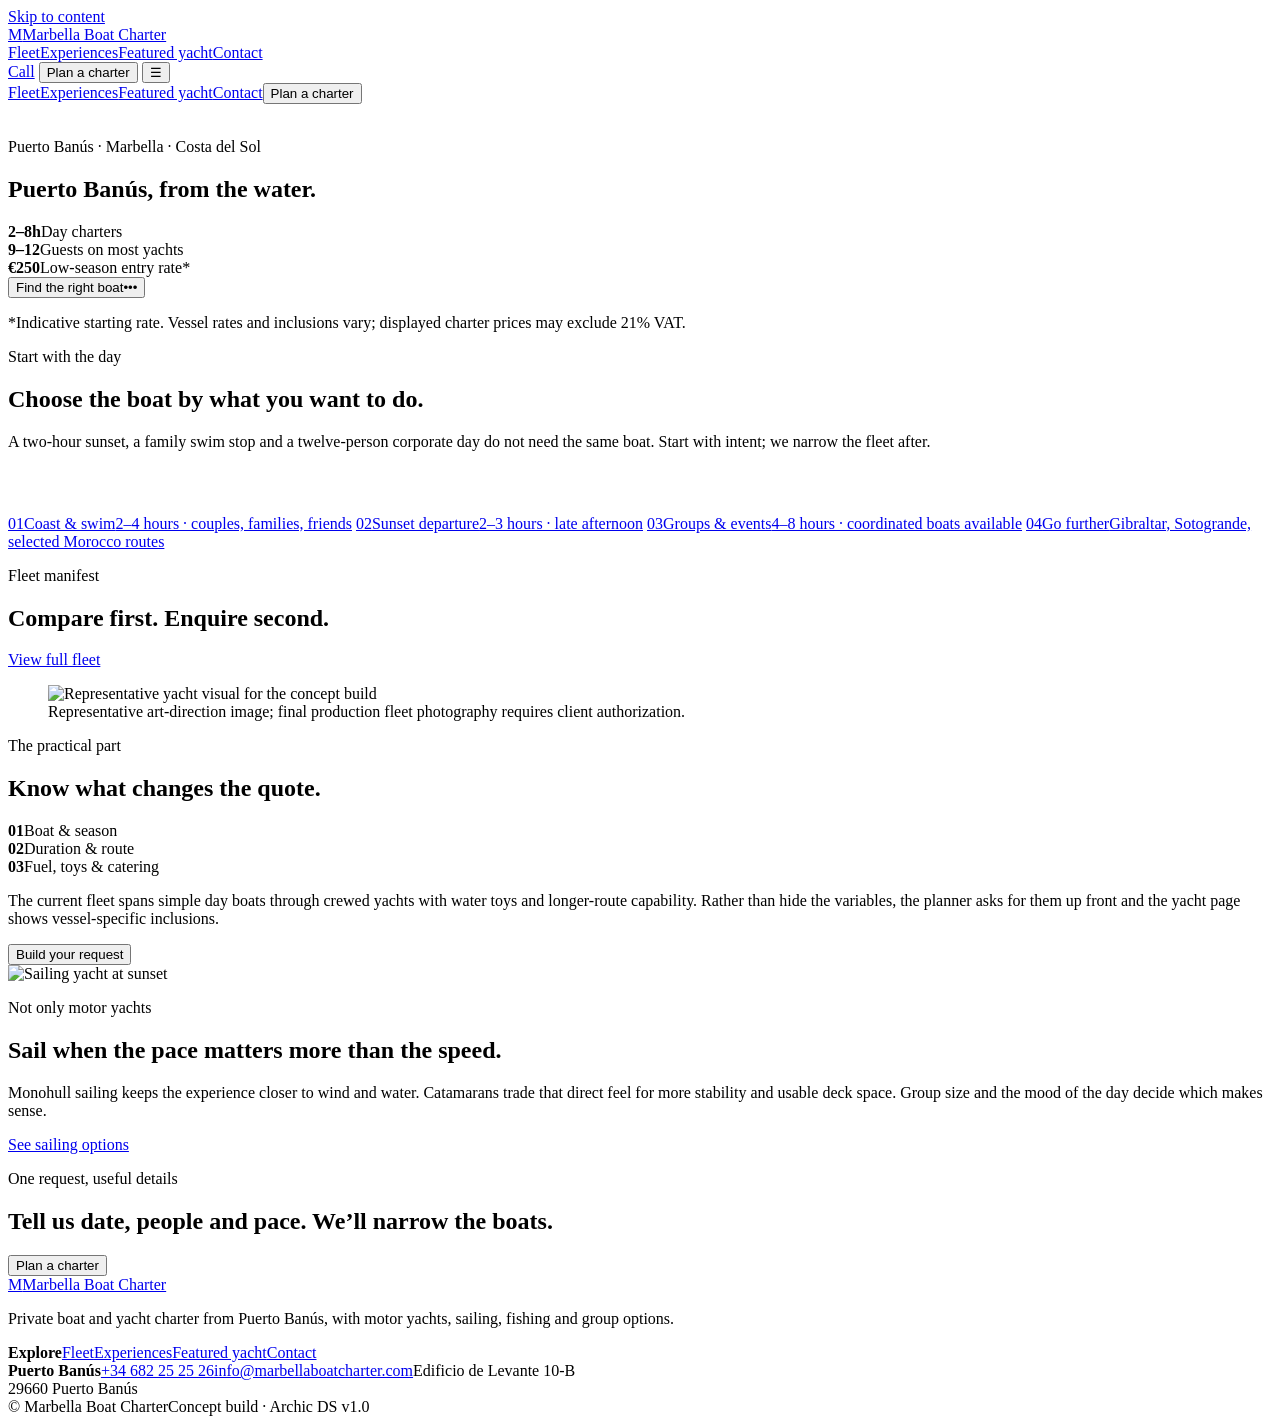
==== index.html @ 1942143d "Add main charter experience" ====
<!doctype html>
<html lang="en">
<head>
  <meta charset="utf-8">
  <meta name="viewport" content="width=device-width,initial-scale=1,viewport-fit=cover">
  <title>Marbella Boat Charter — Private yacht & boat charter from Puerto Banús</title>
  <meta name="description" content="Private motor yacht, sailing and group charters from Puerto Banús. Compare capacity, duration and indicative rates, then request availability.">
  <meta name="theme-color" content="#12242f">
  <link rel="preconnect" href="https://fonts.googleapis.com">
  <link rel="preconnect" href="https://fonts.gstatic.com" crossorigin>
  <link rel="stylesheet" href="styles/foundation.css">
  <link rel="stylesheet" href="styles/semantic-contract.css">
  <link rel="stylesheet" href="styles/brand.css">
  <link rel="stylesheet" href="styles/archetype.css">
  <link rel="stylesheet" href="styles/components.css">
  <link rel="stylesheet" href="styles/site.css">
  <script type="application/ld+json">
  {"@context":"https://schema.org","@type":"LocalBusiness","name":"Marbella Boat Charter","url":"https://marbellaboatcharter.com/","telephone":"+34 682 25 25 26","email":"info@marbellaboatcharter.com","address":{"@type":"PostalAddress","streetAddress":"Edificio de Levante 10-B","postalCode":"29660","addressLocality":"Puerto Banús","addressRegion":"Málaga","addressCountry":"ES"}}
  </script>
</head>
<body>
  <a class="skip-link" href="#main">Skip to content</a>
  <header class="site-header">
    <div class="site-header__inner shell--wide">
      <a class="brand-mark" href="index.html" aria-label="Marbella Boat Charter home"><span class="brand-mark__sign" aria-hidden="true">M</span><span>Marbella Boat Charter</span></a>
      <nav class="nav" aria-label="Primary navigation">
        <a href="fleet.html">Fleet</a><a href="experiences.html">Experiences</a><a href="sunseeker-68.html">Featured yacht</a><a href="contact.html">Contact</a>
      </nav>
      <div class="header-actions">
        <a class="btn" data-variant="text" href="tel:+34682252526">Call</a>
        <button class="btn" data-variant="primary" type="button" data-open-planner><span class="btn__label">Plan a charter</span></button>
        <button class="icon-btn menu-toggle" type="button" aria-label="Open navigation" aria-expanded="false" data-menu-toggle>☰</button>
      </div>
    </div>
    <nav class="mobile-nav" aria-label="Mobile navigation" data-mobile-nav data-open="false"><a href="fleet.html">Fleet</a><a href="experiences.html">Experiences</a><a href="sunseeker-68.html">Featured yacht</a><a href="contact.html">Contact</a><button class="btn" data-variant="primary" type="button" data-open-planner>Plan a charter</button></nav>
  </header>

  <main id="main">
    <section class="hero" aria-labelledby="hero-title">
      <div class="hero__media" aria-hidden="true"><img src="https://images.unsplash.com/photo-1768463852068-ffe4ba657840?auto=format&fit=crop&fm=jpg&ixid=M3wxMjA3fDB8MHxwaG90by1wYWdlfHx8fGVufDB8fHx8fA%3D%3D&ixlib=rb-4.1.0&q=60&w=3000" alt="" fetchpriority="high"></div>
      <div class="hero__content shell--wide">
        <p class="eyebrow">Puerto Banús · Marbella · Costa del Sol</p>
        <h1 class="display display--hero" id="hero-title">Puerto Banús, from the water.</h1>
        <div class="hero__meta">
          <div class="hero__fact"><strong>2–8h</strong><span>Day charters</span></div>
          <div class="hero__fact"><strong>9–12</strong><span>Guests on most yachts</span></div>
          <div class="hero__fact"><strong>€250</strong><span>Low-season entry rate*</span></div>
          <button class="btn" data-variant="primary" type="button" data-open-planner><span class="btn__label">Find the right boat</span><span class="btn__spinner" aria-hidden="true">•••</span></button>
        </div>
        <p class="small">*Indicative starting rate. Vessel rates and inclusions vary; displayed charter prices may exclude 21% VAT.</p>
      </div>
    </section>

    <section class="section--generous shell" aria-labelledby="intent-title">
      <div class="editorial-split">
        <div>
          <p class="eyebrow">Start with the day</p>
          <h2 class="display display--section" id="intent-title">Choose the boat by what you want to do.</h2>
        </div>
        <p class="lead">A two-hour sunset, a family swim stop and a twelve-person corporate day do not need the same boat. Start with intent; we narrow the fleet after.</p>
      </div>
      <div class="intent-list" style="margin-top:4rem">
        <a class="intent-row" href="experiences.html#coast"><span class="intent-row__num">01</span><span class="intent-row__name">Coast & swim</span><span class="intent-row__meta">2–4 hours · couples, families, friends</span></a>
        <a class="intent-row" href="experiences.html#sunset"><span class="intent-row__num">02</span><span class="intent-row__name">Sunset departure</span><span class="intent-row__meta">2–3 hours · late afternoon</span></a>
        <a class="intent-row" href="experiences.html#groups"><span class="intent-row__num">03</span><span class="intent-row__name">Groups & events</span><span class="intent-row__meta">4–8 hours · coordinated boats available</span></a>
        <a class="intent-row" href="experiences.html#distance"><span class="intent-row__num">04</span><span class="intent-row__name">Go further</span><span class="intent-row__meta">Gibraltar, Sotogrande, selected Morocco routes</span></a>
      </div>
    </section>

    <section class="section shell--wide" aria-labelledby="fleet-title">
      <div class="fleet-toolbar">
        <div><p class="eyebrow">Fleet manifest</p><h2 class="display display--section" id="fleet-title">Compare first. Enquire second.</h2></div>
        <a class="btn" data-variant="secondary" href="fleet.html">View full fleet</a>
      </div>
      <div class="fleet-index">
        <div data-fleet-list data-limit="7"></div>
        <figure class="fleet-index__preview" data-fleet-preview><img src="https://images.unsplash.com/photo-1768463852068-ffe4ba657840?auto=format&fit=crop&fm=jpg&ixid=M3wxMjA3fDB8MHxwaG90by1wYWdlfHx8fGVufDB8fHx8fA%3D%3D&ixlib=rb-4.1.0&q=60&w=3000" alt="Representative yacht visual for the concept build"><figcaption class="visually-hidden">Representative art-direction image; final production fleet photography requires client authorization.</figcaption></figure>
      </div>
    </section>

    <section class="section--generous route-panel">
      <div class="shell editorial-split">
        <div>
          <p class="eyebrow">The practical part</p>
          <h2 class="display display--section">Know what changes the quote.</h2>
          <div class="route-stats">
            <div class="route-stat"><strong>01</strong><span>Boat & season</span></div>
            <div class="route-stat"><strong>02</strong><span>Duration & route</span></div>
            <div class="route-stat"><strong>03</strong><span>Fuel, toys & catering</span></div>
          </div>
        </div>
        <div>
          <p class="lead">The current fleet spans simple day boats through crewed yachts with water toys and longer-route capability. Rather than hide the variables, the planner asks for them up front and the yacht page shows vessel-specific inclusions.</p>
          <button class="btn" data-variant="secondary" type="button" data-open-planner>Build your request</button>
        </div>
      </div>
    </section>

    <section class="section--generous shell" aria-labelledby="sail-title">
      <div class="editorial-split">
        <div class="image-plane image-plane--landscape"><img src="https://images.unsplash.com/photo-1770273786039-974fac264caa?auto=format&fit=crop&fm=jpg&ixid=M3wxMjA3fDB8MHxwaG90by1wYWdlfHx8fGVufDB8fHx8fA%3D%3D&ixlib=rb-4.1.0&q=60&w=3000" alt="Sailing yacht at sunset" loading="lazy"></div>
        <div class="editorial-offset">
          <p class="eyebrow">Not only motor yachts</p>
          <h2 class="display display--section" id="sail-title">Sail when the pace matters more than the speed.</h2>
          <p class="lead">Monohull sailing keeps the experience closer to wind and water. Catamarans trade that direct feel for more stability and usable deck space. Group size and the mood of the day decide which makes sense.</p>
          <a class="btn" data-variant="text" href="experiences.html#sailing">See sailing options</a>
        </div>
      </div>
    </section>

    <section class="shell">
      <div class="cta-band">
        <div><p class="eyebrow">One request, useful details</p><h2 class="display display--section">Tell us date, people and pace. We’ll narrow the boats.</h2></div>
        <button class="btn" data-variant="primary" type="button" data-open-planner>Plan a charter</button>
      </div>
    </section>
  </main>

  <footer class="site-footer">
    <div class="shell footer-grid">
      <div><a class="brand-mark" href="index.html"><span class="brand-mark__sign" aria-hidden="true">M</span><span>Marbella Boat Charter</span></a><p class="small">Private boat and yacht charter from Puerto Banús, with motor yachts, sailing, fishing and group options.</p></div>
      <nav class="footer-nav" aria-label="Services"><strong>Explore</strong><a href="fleet.html">Fleet</a><a href="experiences.html">Experiences</a><a href="sunseeker-68.html">Featured yacht</a><a href="contact.html">Contact</a></nav>
      <div class="footer-nav"><strong>Puerto Banús</strong><a href="tel:+34682252526">+34 682 25 25 26</a><a href="mailto:info@marbellaboatcharter.com">info@marbellaboatcharter.com</a><span>Edificio de Levante 10-B<br>29660 Puerto Banús</span></div>
    </div>
    <div class="shell footer-bottom"><span>© <span data-year></span> Marbella Boat Charter</span><span>Concept build · Archic DS v1.0</span></div>
  </footer>

  <div class="drawer" hidden data-planner-drawer role="dialog" aria-modal="true" aria-labelledby="planner-title">
    <div class="drawer__scrim" data-close-planner></div>
    <div class="drawer__panel">
      <div class="planner">
        <div class="planner__head"><div><p class="eyebrow">Charter planner · 4 steps</p><h2 class="display" style="font-size:var(--fs-3xl)" id="planner-title">Start with the day, not the form.</h2></div><button class="icon-btn" type="button" aria-label="Close charter planner" data-close-planner>×</button></div>
        <div class="progress" aria-hidden="true"><div class="progress__bar" data-progress-bar></div></div>
        <p class="field__error" hidden data-planner-error role="alert"></p>
        <section class="planner__step" data-planner-step="1" data-active="true"><p class="eyebrow">01 · Intent</p><div class="planner__choices"><button class="choice" type="button" data-choice data-group="intent" data-value="Coast & swim" aria-pressed="false"><strong>Coast & swim</strong><span>Easy cruising, swim stop, music.</span></button><button class="choice" type="button" data-choice data-group="intent" data-value="Sunset" aria-pressed="false"><strong>Sunset</strong><span>Shorter charter, timed for light.</span></button><button class="choice" type="button" data-choice data-group="intent" data-value="Full day" aria-pressed="false"><strong>Full day</strong><span>More coast, more time at anchor.</span></button><button class="choice" type="button" data-choice data-group="intent" data-value="Group / event" aria-pressed="false"><strong>Group / event</strong><span>Corporate, celebration or multiple boats.</span></button></div><div class="field" style="margin-top:1.5rem"><label class="field__label" for="guests-home">Guests</label><input class="field__control" id="guests-home" type="number" min="1" max="100" value="2" inputmode="numeric" data-guests></div></section>
        <section class="planner__step" data-planner-step="2"><p class="eyebrow">02 · Date & duration</p><div class="field"><label class="field__label" for="date-home">Date</label><input class="field__control" id="date-home" type="text" readonly placeholder="Choose below" data-date-display></div><div class="calendar" data-calendar style="margin-top:1rem"><div class="calendar__head"><button class="icon-btn" type="button" aria-label="Previous month" data-cal-prev>←</button><strong data-month-label></strong><button class="icon-btn" type="button" aria-label="Next month" data-cal-next>→</button></div><div class="calendar__grid" data-calendar-grid></div></div><div class="fleet-filters" style="margin-top:1.25rem"><button class="chip" type="button" data-choice data-duration data-group="duration" data-value="2 hours" aria-pressed="false">2 hours</button><button class="chip" type="button" data-choice data-duration data-group="duration" data-value="4 hours" aria-pressed="false">4 hours</button><button class="chip" type="button" data-choice data-duration data-group="duration" data-value="8 hours" aria-pressed="false">8 hours</button></div></section>
        <section class="planner__step" data-planner-step="3"><p class="eyebrow">03 · Contact</p><div class="field"><label class="field__label" for="name-home">Name</label><input class="field__control" id="name-home" autocomplete="name" data-name></div><div class="field" style="margin-top:1rem"><label class="field__label" for="email-home">Email</label><input class="field__control" id="email-home" type="email" autocomplete="email" inputmode="email" data-email></div><div class="field" style="margin-top:1rem"><label class="field__label" for="phone-home">Phone / WhatsApp</label><input class="field__control" id="phone-home" type="tel" autocomplete="tel" inputmode="tel" data-phone><p class="field__hint">Optional, but useful for same-day availability.</p></div></section>
        <section class="planner__step" data-planner-step="4"><p class="eyebrow">04 · Review</p><ul class="facts-list" data-summary></ul><p class="small">This concept build does not transmit personal data. Production will connect this action to the booking/CRM endpoint after client approval.</p></section>
        <div class="planner__actions"><button class="btn" data-variant="secondary" type="button" data-planner-back>Back</button><button class="btn" data-variant="primary" type="button" data-planner-next><span class="btn__spinner" aria-hidden="true">•••</span><span class="btn__label">Continue</span></button></div>
      </div>
    </div>
  </div>
  <script type="module" src="scripts/site.js"></script><script type="module" src="scripts/footer.js"></script>
</body>
</html>
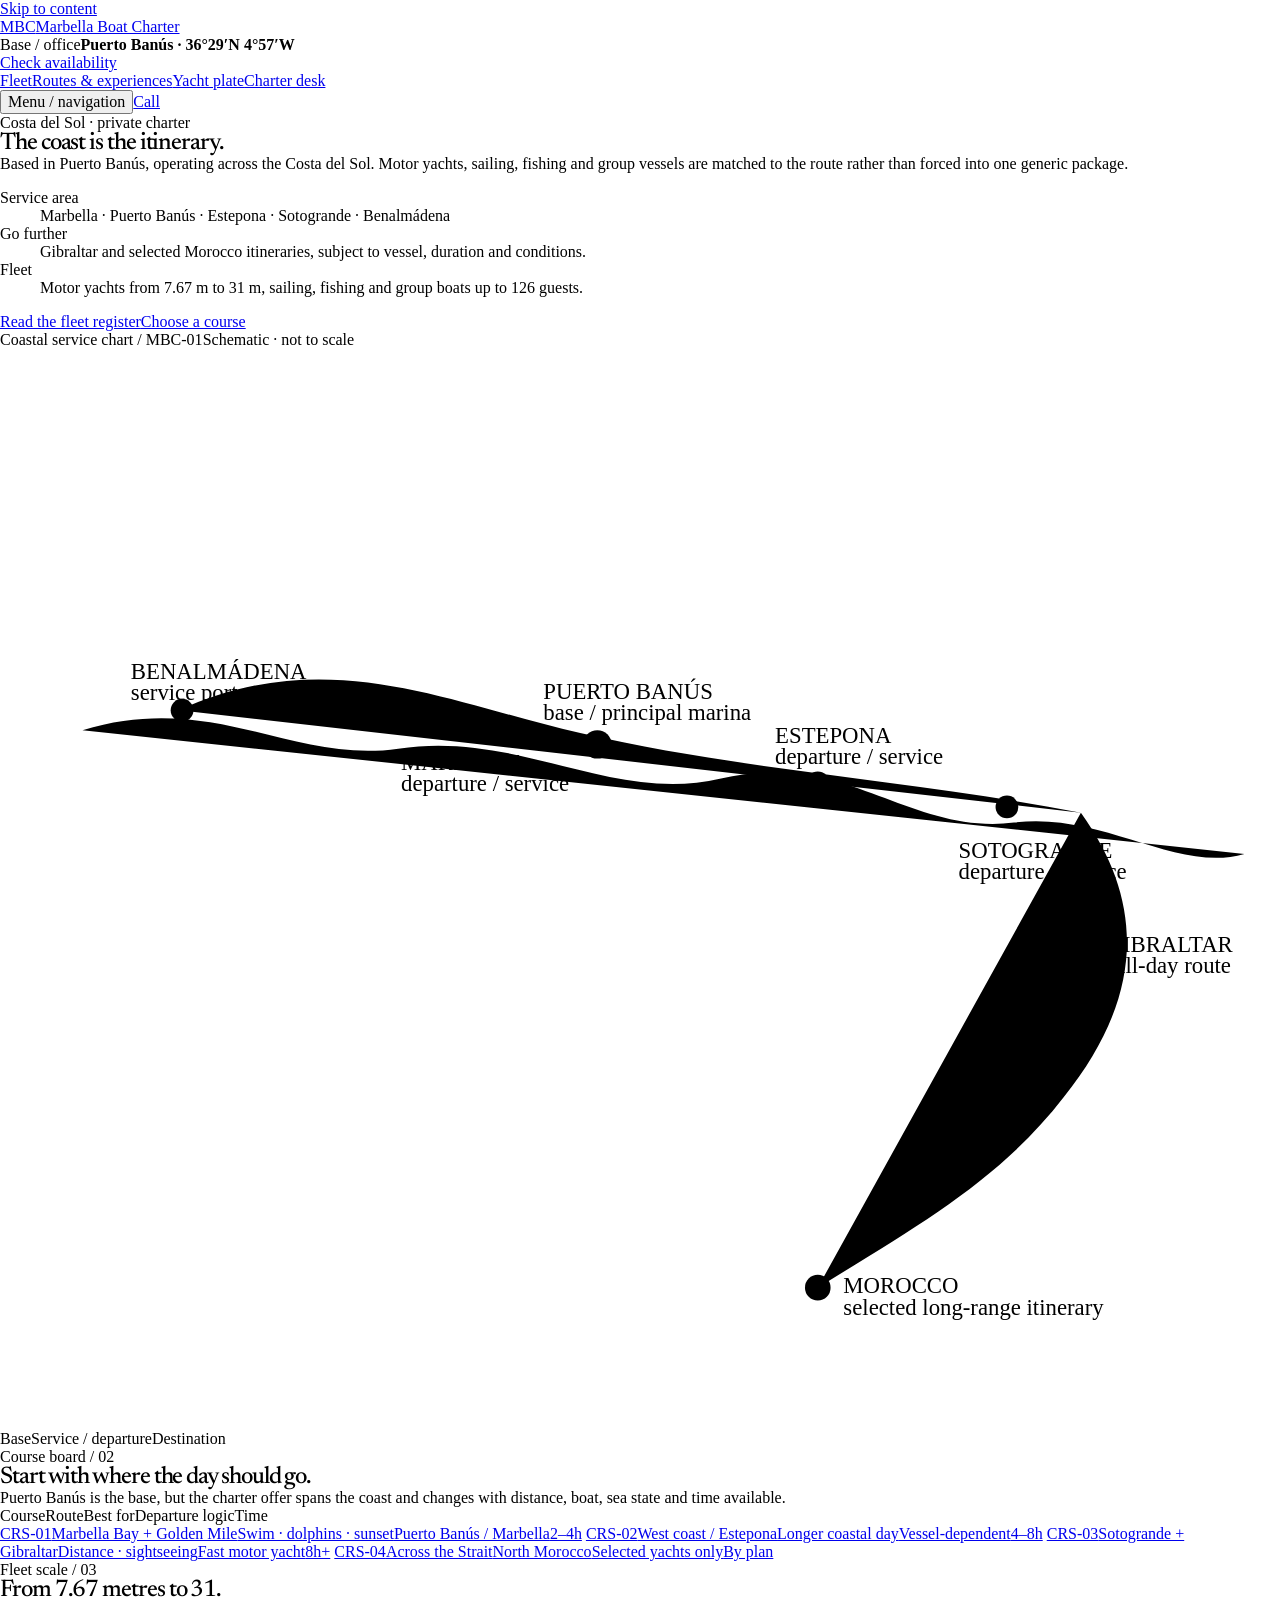
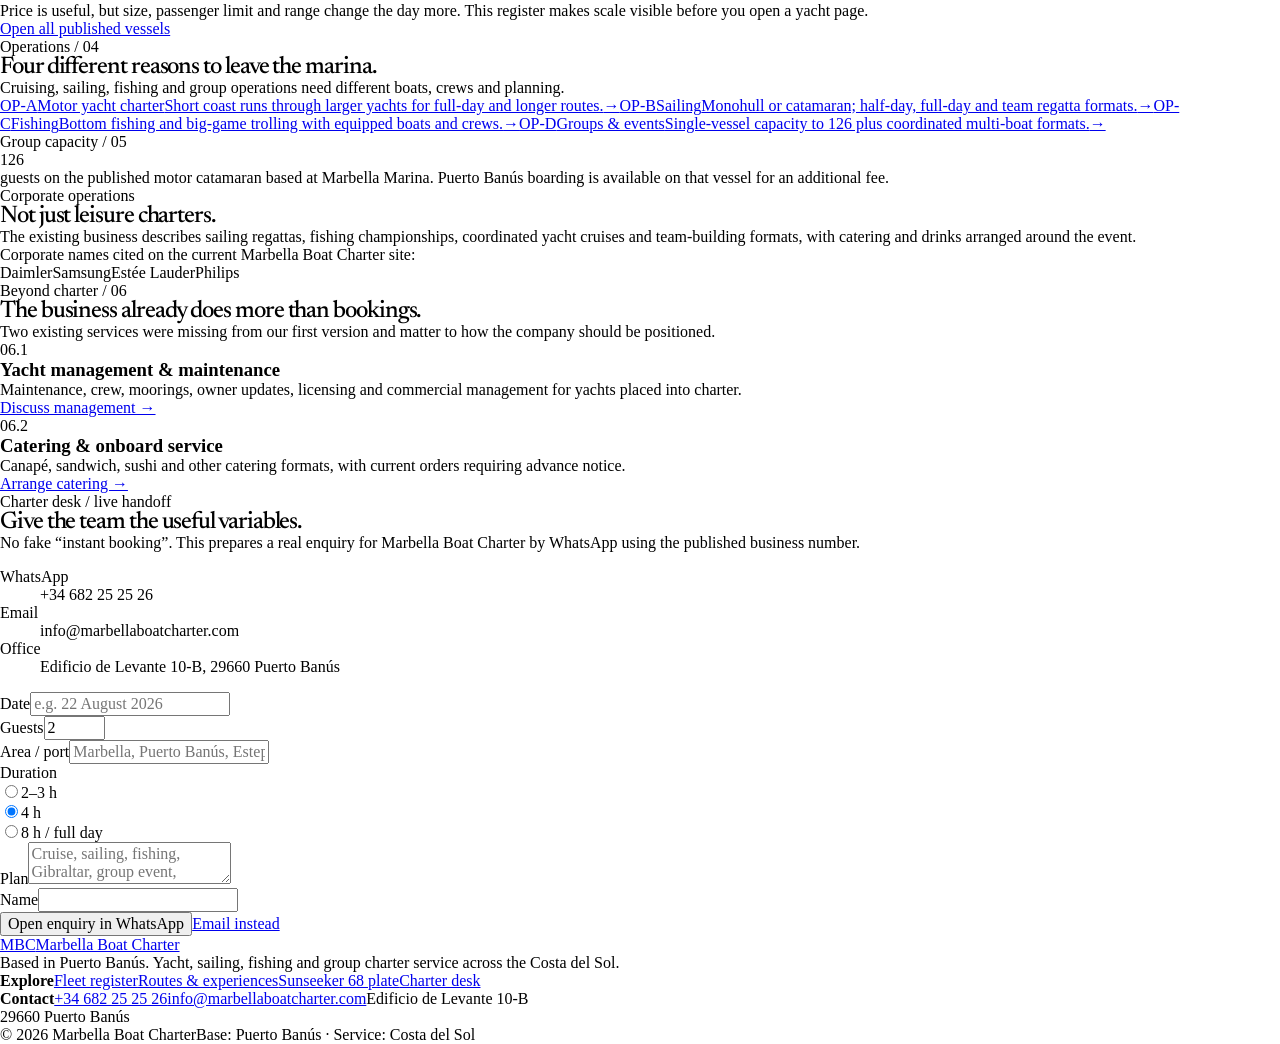
==== commit d9619fd1: "Start coastal navigation office redesign" ====
--- a/index.html
+++ b/index.html
@@ -3,143 +3,82 @@
 <head>
   <meta charset="utf-8">
   <meta name="viewport" content="width=device-width,initial-scale=1,viewport-fit=cover">
-  <title>Marbella Boat Charter — Private yacht & boat charter from Puerto Banús</title>
-  <meta name="description" content="Private motor yacht, sailing and group charters from Puerto Banús. Compare capacity, duration and indicative rates, then request availability.">
-  <meta name="theme-color" content="#12242f">
-  <link rel="preconnect" href="https://fonts.googleapis.com">
-  <link rel="preconnect" href="https://fonts.gstatic.com" crossorigin>
-  <link rel="stylesheet" href="styles/foundation.css">
-  <link rel="stylesheet" href="styles/semantic-contract.css">
-  <link rel="stylesheet" href="styles/brand.css">
-  <link rel="stylesheet" href="styles/archetype.css">
-  <link rel="stylesheet" href="styles/components.css">
-  <link rel="stylesheet" href="styles/site.css">
-  <script type="application/ld+json">
-  {"@context":"https://schema.org","@type":"LocalBusiness","name":"Marbella Boat Charter","url":"https://marbellaboatcharter.com/","telephone":"+34 682 25 25 26","email":"info@marbellaboatcharter.com","address":{"@type":"PostalAddress","streetAddress":"Edificio de Levante 10-B","postalCode":"29660","addressLocality":"Puerto Banús","addressRegion":"Málaga","addressCountry":"ES"}}
-  </script>
+  <title>Marbella Boat Charter — Costa del Sol yacht & boat charter</title>
+  <meta name="description" content="Private motor yacht, sailing, fishing and group charters across Marbella, Puerto Banús, Estepona, Sotogrande and Benalmádena, with routes to Gibraltar and Morocco.">
+  <meta name="theme-color" content="#f5f2e9">
+  <link rel="stylesheet" href="styles/foundation.css"><link rel="stylesheet" href="styles/semantic-contract.css"><link rel="stylesheet" href="styles/brand.css"><link rel="stylesheet" href="styles/site.css">
+  <script type="application/ld+json">{"@context":"https://schema.org","@type":"LocalBusiness","name":"Marbella Boat Charter","url":"https://marbellaboatcharter.com/","telephone":"+34 682 25 25 26","email":"info@marbellaboatcharter.com","address":{"@type":"PostalAddress","streetAddress":"Edificio de Levante 10-B","postalCode":"29660","addressLocality":"Puerto Banús","addressRegion":"Málaga","addressCountry":"ES"},"areaServed":["Marbella","Puerto Banús","Estepona","Sotogrande","Benalmádena","Costa del Sol"]}</script>
 </head>
 <body>
-  <a class="skip-link" href="#main">Skip to content</a>
-  <header class="site-header">
-    <div class="site-header__inner shell--wide">
-      <a class="brand-mark" href="index.html" aria-label="Marbella Boat Charter home"><span class="brand-mark__sign" aria-hidden="true">M</span><span>Marbella Boat Charter</span></a>
-      <nav class="nav" aria-label="Primary navigation">
-        <a href="fleet.html">Fleet</a><a href="experiences.html">Experiences</a><a href="sunseeker-68.html">Featured yacht</a><a href="contact.html">Contact</a>
-      </nav>
-      <div class="header-actions">
-        <a class="btn" data-variant="text" href="tel:+34682252526">Call</a>
-        <button class="btn" data-variant="primary" type="button" data-open-planner><span class="btn__label">Plan a charter</span></button>
-        <button class="icon-btn menu-toggle" type="button" aria-label="Open navigation" aria-expanded="false" data-menu-toggle>☰</button>
+<a class="skip-link" href="#main">Skip to content</a>
+<header class="chart-header">
+  <div class="shell--wide chart-header__top">
+    <a class="wordmark" href="index.html" aria-label="Marbella Boat Charter home"><span class="wordmark__plot" aria-hidden="true">MBC</span><span class="wordmark__text">Marbella Boat Charter</span></a>
+    <div class="header-fix"><span>Base / office</span><strong>Puerto Banús · 36°29′N 4°57′W</strong></div>
+    <a class="availability-link" href="#charter-desk">Check availability</a>
+  </div>
+  <nav class="shell--wide chart-nav" aria-label="Primary navigation" data-chart-nav><a href="fleet.html" data-index="01">Fleet</a><a href="experiences.html" data-index="02">Routes & experiences</a><a href="sunseeker-68.html" data-index="03">Yacht plate</a><a href="contact.html" data-index="04">Charter desk</a></nav>
+  <div class="shell--wide chart-menu"><button type="button" aria-expanded="false" data-chart-menu>Menu / navigation</button><a href="tel:+34682252526">Call</a></div>
+</header>
+
+<main id="main">
+  <section class="chart-hero" aria-labelledby="hero-title">
+    <div class="shell--wide chart-hero__grid">
+      <div class="chart-hero__intro">
+        <div><p class="kicker">Costa del Sol · private charter</p><h1 class="display display--xl" id="hero-title">The coast is the itinerary.</h1></div>
+        <div class="hero-summary">
+          <p class="lede">Based in Puerto Banús, operating across the Costa del Sol. Motor yachts, sailing, fishing and group vessels are matched to the route rather than forced into one generic package.</p>
+          <dl>
+            <div class="hero-summary__line"><dt>Service area</dt><dd>Marbella · Puerto Banús · Estepona · Sotogrande · Benalmádena</dd></div>
+            <div class="hero-summary__line"><dt>Go further</dt><dd>Gibraltar and selected Morocco itineraries, subject to vessel, duration and conditions.</dd></div>
+            <div class="hero-summary__line"><dt>Fleet</dt><dd>Motor yachts from 7.67 m to 31 m, sailing, fishing and group boats up to 126 guests.</dd></div>
+          </dl>
+          <div class="hero-actions"><a class="route-link" href="fleet.html">Read the fleet register</a><a class="route-link route-link--ghost" href="experiences.html">Choose a course</a></div>
+        </div>
+      </div>
+
+      <div class="coast-chart" aria-label="Schematic service-area chart showing Marbella Boat Charter coverage along the Costa del Sol">
+        <div class="coast-chart__label"><span>Coastal service chart / MBC-01</span><span>Schematic · not to scale</span></div>
+        <svg viewBox="0 0 900 760" role="img" aria-labelledby="chart-title chart-desc">
+          <title id="chart-title">Marbella Boat Charter service area</title><desc id="chart-desc">A schematic line connects Benalmádena, Marbella, Puerto Banús, Estepona and Sotogrande, with onward routes to Gibraltar and Morocco.</desc>
+          <line class="bearing" x1="70" y1="120" x2="830" y2="120"/><line class="bearing" x1="70" y1="640" x2="830" y2="640"/>
+          <path class="coastline" d="M58,268 C150,240 206,292 280,281 C365,268 430,320 507,302 C594,281 639,342 713,333 C775,325 828,369 875,355"/>
+          <path class="route-line" d="M126,254 C230,206 318,250 408,270 C525,297 635,302 760,326"/><path class="route-line route-line--far" d="M760,326 C806,390 804,456 748,526 C704,583 648,615 575,660"/>
+          <g transform="translate(128 254)"><circle class="port-dot" r="8"/><text class="port-label" x="-36" y="-22">BENALMÁDENA</text><text class="port-sub" x="-36" y="-7">service port</text></g>
+          <g transform="translate(308 262)"><circle class="port-dot" r="8"/><text class="port-label" x="-26" y="34">MARBELLA</text><text class="port-sub" x="-26" y="49">departure / service</text></g>
+          <g transform="translate(420 278)"><circle class="port-dot port-dot--base" r="10"/><text class="port-label" x="-38" y="-32">PUERTO BANÚS</text><text class="port-sub" x="-38" y="-17">base / principal marina</text></g>
+          <g transform="translate(575 305)"><circle class="port-dot" r="8"/><text class="port-label" x="-30" y="-28">ESTEPONA</text><text class="port-sub" x="-30" y="-13">departure / service</text></g>
+          <g transform="translate(708 322)"><circle class="port-dot" r="8"/><text class="port-label" x="-34" y="36">SOTOGRANDE</text><text class="port-sub" x="-34" y="51">departure / service</text></g>
+          <g transform="translate(760 420)"><circle class="port-dot port-dot--destination" r="9"/><text class="port-label" x="18" y="4">GIBRALTAR</text><text class="port-sub" x="18" y="19">full-day route</text></g>
+          <g transform="translate(575 660)"><circle class="port-dot port-dot--destination" r="9"/><text class="port-label" x="18" y="4">MOROCCO</text><text class="port-sub" x="18" y="19">selected long-range itinerary</text></g>
+        </svg>
+        <div class="chart-key" aria-hidden="true"><span><i class="base"></i>Base</span><span><i class="service"></i>Service / departure</span><span><i class="destination"></i>Destination</span></div>
       </div>
     </div>
-    <nav class="mobile-nav" aria-label="Mobile navigation" data-mobile-nav data-open="false"><a href="fleet.html">Fleet</a><a href="experiences.html">Experiences</a><a href="sunseeker-68.html">Featured yacht</a><a href="contact.html">Contact</a><button class="btn" data-variant="primary" type="button" data-open-planner>Plan a charter</button></nav>
-  </header>
+  </section>
 
-  <main id="main">
-    <section class="hero" aria-labelledby="hero-title">
-      <div class="hero__media" aria-hidden="true"><img src="https://images.unsplash.com/photo-1768463852068-ffe4ba657840?auto=format&fit=crop&fm=jpg&ixid=M3wxMjA3fDB8MHxwaG90by1wYWdlfHx8fGVufDB8fHx8fA%3D%3D&ixlib=rb-4.1.0&q=60&w=3000" alt="" fetchpriority="high"></div>
-      <div class="hero__content shell--wide">
-        <p class="eyebrow">Puerto Banús · Marbella · Costa del Sol</p>
-        <h1 class="display display--hero" id="hero-title">Puerto Banús, from the water.</h1>
-        <div class="hero__meta">
-          <div class="hero__fact"><strong>2–8h</strong><span>Day charters</span></div>
-          <div class="hero__fact"><strong>9–12</strong><span>Guests on most yachts</span></div>
-          <div class="hero__fact"><strong>€250</strong><span>Low-season entry rate*</span></div>
-          <button class="btn" data-variant="primary" type="button" data-open-planner><span class="btn__label">Find the right boat</span><span class="btn__spinner" aria-hidden="true">•••</span></button>
-        </div>
-        <p class="small">*Indicative starting rate. Vessel rates and inclusions vary; displayed charter prices may exclude 21% VAT.</p>
-      </div>
-    </section>
+  <section class="section shell" aria-labelledby="course-title">
+    <div class="scale-head"><div><p class="kicker">Course board / 02</p><h2 class="display display--lg" id="course-title">Start with where the day should go.</h2></div><p class="lede">Puerto Banús is the base, but the charter offer spans the coast and changes with distance, boat, sea state and time available.</p></div>
+    <div class="course-board">
+      <div class="course-board__head" aria-hidden="true"><span>Course</span><span>Route</span><span>Best for</span><span>Departure logic</span><span>Time</span></div>
+      <a class="course-row" href="experiences.html#marbella-bay"><span class="course-code">CRS-01</span><span class="course-name">Marbella Bay + Golden Mile</span><span class="course-muted">Swim · dolphins · sunset</span><span class="course-muted">Puerto Banús / Marbella</span><span class="course-time">2–4h</span></a>
+      <a class="course-row" href="experiences.html#west-coast"><span class="course-code">CRS-02</span><span class="course-name">West coast / Estepona</span><span class="course-muted">Longer coastal day</span><span class="course-muted">Vessel-dependent</span><span class="course-time">4–8h</span></a>
+      <a class="course-row" href="experiences.html#gibraltar"><span class="course-code">CRS-03</span><span class="course-name">Sotogrande + Gibraltar</span><span class="course-muted">Distance · sightseeing</span><span class="course-muted">Fast motor yacht</span><span class="course-time">8h+</span></a>
+      <a class="course-row" href="experiences.html#morocco"><span class="course-code">CRS-04</span><span class="course-name">Across the Strait</span><span class="course-muted">North Morocco</span><span class="course-muted">Selected yachts only</span><span class="course-time">By plan</span></a>
+    </div>
+  </section>
 
-    <section class="section--generous shell" aria-labelledby="intent-title">
-      <div class="editorial-split">
-        <div>
-          <p class="eyebrow">Start with the day</p>
-          <h2 class="display display--section" id="intent-title">Choose the boat by what you want to do.</h2>
-        </div>
-        <p class="lead">A two-hour sunset, a family swim stop and a twelve-person corporate day do not need the same boat. Start with intent; we narrow the fleet after.</p>
-      </div>
-      <div class="intent-list" style="margin-top:4rem">
-        <a class="intent-row" href="experiences.html#coast"><span class="intent-row__num">01</span><span class="intent-row__name">Coast & swim</span><span class="intent-row__meta">2–4 hours · couples, families, friends</span></a>
-        <a class="intent-row" href="experiences.html#sunset"><span class="intent-row__num">02</span><span class="intent-row__name">Sunset departure</span><span class="intent-row__meta">2–3 hours · late afternoon</span></a>
-        <a class="intent-row" href="experiences.html#groups"><span class="intent-row__num">03</span><span class="intent-row__name">Groups & events</span><span class="intent-row__meta">4–8 hours · coordinated boats available</span></a>
-        <a class="intent-row" href="experiences.html#distance"><span class="intent-row__num">04</span><span class="intent-row__name">Go further</span><span class="intent-row__meta">Gibraltar, Sotogrande, selected Morocco routes</span></a>
-      </div>
-    </section>
+  <section class="section scale-wrap" aria-labelledby="scale-title"><div class="shell"><div class="scale-head"><div><p class="kicker">Fleet scale / 03</p><h2 class="display display--lg" id="scale-title">From 7.67 metres to 31.</h2></div><p class="lede">Price is useful, but size, passenger limit and range change the day more. This register makes scale visible before you open a yacht page.</p></div><div class="vessel-scale" data-home-vessels></div><div class="hero-actions"><a class="route-link route-link--ghost" href="fleet.html">Open all published vessels</a></div></div></section>
 
-    <section class="section shell--wide" aria-labelledby="fleet-title">
-      <div class="fleet-toolbar">
-        <div><p class="eyebrow">Fleet manifest</p><h2 class="display display--section" id="fleet-title">Compare first. Enquire second.</h2></div>
-        <a class="btn" data-variant="secondary" href="fleet.html">View full fleet</a>
-      </div>
-      <div class="fleet-index">
-        <div data-fleet-list data-limit="7"></div>
-        <figure class="fleet-index__preview" data-fleet-preview><img src="https://images.unsplash.com/photo-1768463852068-ffe4ba657840?auto=format&fit=crop&fm=jpg&ixid=M3wxMjA3fDB8MHxwaG90by1wYWdlfHx8fGVufDB8fHx8fA%3D%3D&ixlib=rb-4.1.0&q=60&w=3000" alt="Representative yacht visual for the concept build"><figcaption class="visually-hidden">Representative art-direction image; final production fleet photography requires client authorization.</figcaption></figure>
-      </div>
-    </section>
+  <section class="section operations" aria-labelledby="operations-title"><div class="shell"><div class="operations__title"><div><p class="kicker">Operations / 04</p><h2 class="display display--lg" id="operations-title">Four different reasons to leave the marina.</h2></div><p class="lede">Cruising, sailing, fishing and group operations need different boats, crews and planning.</p></div><a class="operation-field" href="fleet.html#motor"><span class="operation-field__code">OP-A</span><span class="operation-field__name">Motor yacht charter</span><span class="operation-field__detail">Short coast runs through larger yachts for full-day and longer routes.</span><span class="operation-field__arrow">→</span></a><a class="operation-field" href="fleet.html#sailing"><span class="operation-field__code">OP-B</span><span class="operation-field__name">Sailing</span><span class="operation-field__detail">Monohull or catamaran; half-day, full-day and team regatta formats.</span><span class="operation-field__arrow">→</span></a><a class="operation-field" href="fleet.html#fishing"><span class="operation-field__code">OP-C</span><span class="operation-field__name">Fishing</span><span class="operation-field__detail">Bottom fishing and big-game trolling with equipped boats and crews.</span><span class="operation-field__arrow">→</span></a><a class="operation-field" href="fleet.html#group"><span class="operation-field__code">OP-D</span><span class="operation-field__name">Groups & events</span><span class="operation-field__detail">Single-vessel capacity to 126 plus coordinated multi-boat formats.</span><span class="operation-field__arrow">→</span></a></div></section>
 
-    <section class="section--generous route-panel">
-      <div class="shell editorial-split">
-        <div>
-          <p class="eyebrow">The practical part</p>
-          <h2 class="display display--section">Know what changes the quote.</h2>
-          <div class="route-stats">
-            <div class="route-stat"><strong>01</strong><span>Boat & season</span></div>
-            <div class="route-stat"><strong>02</strong><span>Duration & route</span></div>
-            <div class="route-stat"><strong>03</strong><span>Fuel, toys & catering</span></div>
-          </div>
-        </div>
-        <div>
-          <p class="lead">The current fleet spans simple day boats through crewed yachts with water toys and longer-route capability. Rather than hide the variables, the planner asks for them up front and the yacht page shows vessel-specific inclusions.</p>
-          <button class="btn" data-variant="secondary" type="button" data-open-planner>Build your request</button>
-        </div>
-      </div>
-    </section>
+  <section class="section shell" aria-labelledby="group-title"><div class="evidence-grid"><div><p class="kicker">Group capacity / 05</p><p class="big-number" aria-label="126 guests">126</p><p class="lede" id="group-title">guests on the published motor catamaran based at Marbella Marina. Puerto Banús boarding is available on that vessel for an additional fee.</p></div><div class="evidence-note"><div><p class="kicker">Corporate operations</p><h2 class="display display--md">Not just leisure charters.</h2></div><div class="evidence-note__rule"><p>The existing business describes sailing regattas, fishing championships, coordinated yacht cruises and team-building formats, with catering and drinks arranged around the event.</p></div><div class="evidence-note__rule"><p class="micro">Corporate names cited on the current Marbella Boat Charter site:</p><div class="name-ribbon"><span>Daimler</span><span>Samsung</span><span>Estée Lauder</span><span>Philips</span></div></div></div></div></section>
 
-    <section class="section--generous shell" aria-labelledby="sail-title">
-      <div class="editorial-split">
-        <div class="image-plane image-plane--landscape"><img src="https://images.unsplash.com/photo-1770273786039-974fac264caa?auto=format&fit=crop&fm=jpg&ixid=M3wxMjA3fDB8MHxwaG90by1wYWdlfHx8fGVufDB8fHx8fA%3D%3D&ixlib=rb-4.1.0&q=60&w=3000" alt="Sailing yacht at sunset" loading="lazy"></div>
-        <div class="editorial-offset">
-          <p class="eyebrow">Not only motor yachts</p>
-          <h2 class="display display--section" id="sail-title">Sail when the pace matters more than the speed.</h2>
-          <p class="lead">Monohull sailing keeps the experience closer to wind and water. Catamarans trade that direct feel for more stability and usable deck space. Group size and the mood of the day decide which makes sense.</p>
-          <a class="btn" data-variant="text" href="experiences.html#sailing">See sailing options</a>
-        </div>
-      </div>
-    </section>
+  <section class="section--tight shell" aria-labelledby="services-title"><div class="scale-head"><div><p class="kicker">Beyond charter / 06</p><h2 class="display display--md" id="services-title">The business already does more than bookings.</h2></div><p class="lede">Two existing services were missing from our first version and matter to how the company should be positioned.</p></div><div class="service-ledger"><div class="service-ledger__row"><span class="mono">06.1</span><h3>Yacht management & maintenance</h3><p>Maintenance, crew, moorings, owner updates, licensing and commercial management for yachts placed into charter.</p><a href="contact.html?plan=Yacht%20management%20and%20maintenance">Discuss management →</a></div><div class="service-ledger__row"><span class="mono">06.2</span><h3>Catering & onboard service</h3><p>Canapé, sandwich, sushi and other catering formats, with current orders requiring advance notice.</p><a href="contact.html?plan=Catering%20for%20a%20charter">Arrange catering →</a></div></div></section>
 
-    <section class="shell">
-      <div class="cta-band">
-        <div><p class="eyebrow">One request, useful details</p><h2 class="display display--section">Tell us date, people and pace. We’ll narrow the boats.</h2></div>
-        <button class="btn" data-variant="primary" type="button" data-open-planner>Plan a charter</button>
-      </div>
-    </section>
-  </main>
+  <section class="charter-desk" id="charter-desk" aria-labelledby="desk-title"><div class="shell--wide charter-desk__grid"><div class="charter-desk__intro"><p class="kicker">Charter desk / live handoff</p><h2 class="display display--lg" id="desk-title">Give the team the useful variables.</h2><p class="lede">No fake “instant booking”. This prepares a real enquiry for Marbella Boat Charter by WhatsApp using the published business number.</p><dl class="charter-desk__facts"><div><dt>WhatsApp</dt><dd>+34 682 25 25 26</dd></div><div><dt>Email</dt><dd>info@marbellaboatcharter.com</dd></div><div><dt>Office</dt><dd>Edificio de Levante 10-B, 29660 Puerto Banús</dd></div></dl></div><form class="dispatch-form" data-dispatch-form><div class="dispatch-line"><label for="dispatch-date">Date</label><input class="dispatch-control" id="dispatch-date" name="date" type="text" placeholder="e.g. 22 August 2026" required></div><div class="dispatch-line"><label for="dispatch-guests">Guests</label><input class="dispatch-control" id="dispatch-guests" name="guests" type="number" min="1" max="150" value="2" required></div><div class="dispatch-line"><label for="dispatch-port">Area / port</label><input class="dispatch-control" id="dispatch-port" name="port" type="text" placeholder="Marbella, Puerto Banús, Estepona, Sotogrande…"></div><div class="dispatch-line"><label>Duration</label><div class="dispatch-options"><div class="dispatch-option"><input id="d2" type="radio" name="duration" value="2–3 hours"><label for="d2">2–3 h</label></div><div class="dispatch-option"><input id="d4" type="radio" name="duration" value="4 hours" checked><label for="d4">4 h</label></div><div class="dispatch-option"><input id="d8" type="radio" name="duration" value="8 hours / full day"><label for="d8">8 h / full day</label></div></div></div><div class="dispatch-line"><label for="dispatch-plan">Plan</label><textarea class="dispatch-control" id="dispatch-plan" name="plan" data-plan placeholder="Cruise, sailing, fishing, Gibraltar, group event, celebration, yacht management…"></textarea></div><div class="dispatch-line"><label for="dispatch-name">Name</label><input class="dispatch-control" id="dispatch-name" name="name" autocomplete="name" required></div><div class="dispatch-actions"><button class="dispatch-submit" type="submit">Open enquiry in WhatsApp</button><a class="dispatch-secondary" href="mailto:info@marbellaboatcharter.com">Email instead</a><span class="dispatch-status" data-dispatch-status aria-live="polite"></span></div></form></div></section>
+</main>
 
-  <footer class="site-footer">
-    <div class="shell footer-grid">
-      <div><a class="brand-mark" href="index.html"><span class="brand-mark__sign" aria-hidden="true">M</span><span>Marbella Boat Charter</span></a><p class="small">Private boat and yacht charter from Puerto Banús, with motor yachts, sailing, fishing and group options.</p></div>
-      <nav class="footer-nav" aria-label="Services"><strong>Explore</strong><a href="fleet.html">Fleet</a><a href="experiences.html">Experiences</a><a href="sunseeker-68.html">Featured yacht</a><a href="contact.html">Contact</a></nav>
-      <div class="footer-nav"><strong>Puerto Banús</strong><a href="tel:+34682252526">+34 682 25 25 26</a><a href="mailto:info@marbellaboatcharter.com">info@marbellaboatcharter.com</a><span>Edificio de Levante 10-B<br>29660 Puerto Banús</span></div>
-    </div>
-    <div class="shell footer-bottom"><span>© <span data-year></span> Marbella Boat Charter</span><span>Concept build · Archic DS v1.0</span></div>
-  </footer>
-
-  <div class="drawer" hidden data-planner-drawer role="dialog" aria-modal="true" aria-labelledby="planner-title">
-    <div class="drawer__scrim" data-close-planner></div>
-    <div class="drawer__panel">
-      <div class="planner">
-        <div class="planner__head"><div><p class="eyebrow">Charter planner · 4 steps</p><h2 class="display" style="font-size:var(--fs-3xl)" id="planner-title">Start with the day, not the form.</h2></div><button class="icon-btn" type="button" aria-label="Close charter planner" data-close-planner>×</button></div>
-        <div class="progress" aria-hidden="true"><div class="progress__bar" data-progress-bar></div></div>
-        <p class="field__error" hidden data-planner-error role="alert"></p>
-        <section class="planner__step" data-planner-step="1" data-active="true"><p class="eyebrow">01 · Intent</p><div class="planner__choices"><button class="choice" type="button" data-choice data-group="intent" data-value="Coast & swim" aria-pressed="false"><strong>Coast & swim</strong><span>Easy cruising, swim stop, music.</span></button><button class="choice" type="button" data-choice data-group="intent" data-value="Sunset" aria-pressed="false"><strong>Sunset</strong><span>Shorter charter, timed for light.</span></button><button class="choice" type="button" data-choice data-group="intent" data-value="Full day" aria-pressed="false"><strong>Full day</strong><span>More coast, more time at anchor.</span></button><button class="choice" type="button" data-choice data-group="intent" data-value="Group / event" aria-pressed="false"><strong>Group / event</strong><span>Corporate, celebration or multiple boats.</span></button></div><div class="field" style="margin-top:1.5rem"><label class="field__label" for="guests-home">Guests</label><input class="field__control" id="guests-home" type="number" min="1" max="100" value="2" inputmode="numeric" data-guests></div></section>
-        <section class="planner__step" data-planner-step="2"><p class="eyebrow">02 · Date & duration</p><div class="field"><label class="field__label" for="date-home">Date</label><input class="field__control" id="date-home" type="text" readonly placeholder="Choose below" data-date-display></div><div class="calendar" data-calendar style="margin-top:1rem"><div class="calendar__head"><button class="icon-btn" type="button" aria-label="Previous month" data-cal-prev>←</button><strong data-month-label></strong><button class="icon-btn" type="button" aria-label="Next month" data-cal-next>→</button></div><div class="calendar__grid" data-calendar-grid></div></div><div class="fleet-filters" style="margin-top:1.25rem"><button class="chip" type="button" data-choice data-duration data-group="duration" data-value="2 hours" aria-pressed="false">2 hours</button><button class="chip" type="button" data-choice data-duration data-group="duration" data-value="4 hours" aria-pressed="false">4 hours</button><button class="chip" type="button" data-choice data-duration data-group="duration" data-value="8 hours" aria-pressed="false">8 hours</button></div></section>
-        <section class="planner__step" data-planner-step="3"><p class="eyebrow">03 · Contact</p><div class="field"><label class="field__label" for="name-home">Name</label><input class="field__control" id="name-home" autocomplete="name" data-name></div><div class="field" style="margin-top:1rem"><label class="field__label" for="email-home">Email</label><input class="field__control" id="email-home" type="email" autocomplete="email" inputmode="email" data-email></div><div class="field" style="margin-top:1rem"><label class="field__label" for="phone-home">Phone / WhatsApp</label><input class="field__control" id="phone-home" type="tel" autocomplete="tel" inputmode="tel" data-phone><p class="field__hint">Optional, but useful for same-day availability.</p></div></section>
-        <section class="planner__step" data-planner-step="4"><p class="eyebrow">04 · Review</p><ul class="facts-list" data-summary></ul><p class="small">This concept build does not transmit personal data. Production will connect this action to the booking/CRM endpoint after client approval.</p></section>
-        <div class="planner__actions"><button class="btn" data-variant="secondary" type="button" data-planner-back>Back</button><button class="btn" data-variant="primary" type="button" data-planner-next><span class="btn__spinner" aria-hidden="true">•••</span><span class="btn__label">Continue</span></button></div>
-      </div>
-    </div>
-  </div>
-  <script type="module" src="scripts/site.js"></script><script type="module" src="scripts/footer.js"></script>
-</body>
-</html>
+<footer class="chart-footer"><div class="shell--wide chart-footer__grid"><div><a class="wordmark" href="index.html"><span class="wordmark__plot" aria-hidden="true">MBC</span><span class="wordmark__text">Marbella Boat Charter</span></a><p class="micro footer-blurb">Based in Puerto Banús. Yacht, sailing, fishing and group charter service across the Costa del Sol.</p></div><nav class="footer-list" aria-label="Explore"><strong>Explore</strong><a href="fleet.html">Fleet register</a><a href="experiences.html">Routes & experiences</a><a href="sunseeker-68.html">Sunseeker 68 plate</a><a href="contact.html">Charter desk</a></nav><div class="footer-list"><strong>Contact</strong><a href="tel:+34682252526">+34 682 25 25 26</a><a href="mailto:info@marbellaboatcharter.com">info@marbellaboatcharter.com</a><span>Edificio de Levante 10-B<br>29660 Puerto Banús</span></div></div><div class="shell--wide footer-legal"><span>© <span data-year></span> Marbella Boat Charter</span><span>Base: Puerto Banús · Service: Costa del Sol</span></div></footer>
+<script type="module" src="scripts/site.js"></script><script type="module" src="scripts/footer.js"></script>
+</body></html>
--- a/styles/brand.css
+++ b/styles/brand.css
@@ -0,0 +1,139 @@
+/* ========================================================================== 
+   MARBELLA BOAT CHARTER — BRAND LAYER
+   Archic Foundation 1.0.0
+   Vector: D4 V2 G4 T2 E4 K2 — Lead Data — Distance 3
+   Archetype: Index + Editorial Spread
+   Fonts: Newsreader/Georgia (display), Inter/Arial (body/functional)
+   Asset mode: representative-with-provenance
+   Contrast verification: run tools/contrast.mjs before release
+   ========================================================================== */
+@import url('https://fonts.googleapis.com/css2?family=Inter:wght@400;500;600&family=Newsreader:opsz,wght@6..72,500;6..72,600&display=swap');
+
+@layer archic.brand {
+  :root {
+    --brand-water-950: oklch(17% 0.028 238);
+    --brand-water-900: oklch(21% 0.035 238);
+    --brand-water-800: oklch(29% 0.045 236);
+    --brand-water-700: oklch(37% 0.060 232);
+    --brand-water-600: oklch(44% 0.075 228);
+    --brand-sea-glass: oklch(54% 0.090 205);
+    --brand-foam: oklch(97% 0.008 85);
+    --brand-sand: oklch(93% 0.012 82);
+    --brand-steel: oklch(79% 0.012 235);
+    --brand-white: oklch(99% 0.003 90);
+    --brand-error: oklch(39% 0.12 28);
+    --brand-error-bg: oklch(94% 0.025 28);
+    --brand-success: oklch(35% 0.055 155);
+    --brand-success-bg: oklch(94% 0.025 155);
+    --brand-warning: oklch(40% 0.055 75);
+    --brand-warning-bg: oklch(95% 0.030 75);
+    --brand-info: oklch(37% 0.050 225);
+    --brand-info-bg: oklch(94% 0.025 225);
+
+    --bg-primary: var(--brand-foam);
+    --bg-secondary: var(--brand-sand);
+    --bg-inverse: var(--brand-water-950);
+    --surface: var(--brand-white);
+    --surface-hover: oklch(95% 0.010 84);
+    --surface-sunken: oklch(92% 0.010 230);
+    --surface-overlay: var(--brand-white);
+    --scrim: oklch(14% 0.025 238 / 0.72);
+
+    --text-primary: var(--brand-water-950);
+    --text-secondary: oklch(32% 0.032 238);
+    --text-muted: oklch(42% 0.025 238);
+    --text-inverse: var(--brand-foam);
+    --text-on-media: var(--brand-white);
+    --text-accent: oklch(36% 0.050 208);
+    --text-link: var(--brand-water-800);
+    --text-link-hover: var(--brand-water-950);
+
+    --border-subtle: oklch(84% 0.012 235);
+    --border-strong: oklch(56% 0.025 236);
+    --border-interactive: oklch(53% 0.035 236);
+    --border-focus: var(--brand-water-700);
+
+    --interactive: var(--brand-water-900);
+    --interactive-hover: var(--brand-water-800);
+    --interactive-active: var(--brand-water-950);
+    --interactive-disabled: oklch(76% 0.010 235);
+    --on-interactive: var(--brand-white);
+    --on-interactive-disabled: oklch(42% 0.020 235);
+    --interactive-secondary: transparent;
+    --interactive-secondary-hover: var(--surface-hover);
+    --on-interactive-secondary: var(--text-primary);
+
+    --focus: var(--brand-water-700);
+    --focus-ring-width: var(--focus-width);
+    --focus-ring-offset: var(--focus-offset);
+
+    --status-error: var(--brand-error);
+    --status-error-bg: var(--brand-error-bg);
+    --status-success: var(--brand-success);
+    --status-success-bg: var(--brand-success-bg);
+    --status-warning: var(--brand-warning);
+    --status-warning-bg: var(--brand-warning-bg);
+    --status-info: var(--brand-info);
+    --status-info-bg: var(--brand-info-bg);
+
+    --font-display: 'Newsreader', Georgia, serif;
+    --font-body: 'Inter', Arial, sans-serif;
+    --font-functional: 'Inter', Arial, sans-serif;
+    --weight-display: 500;
+    --weight-body: 400;
+    --weight-emphasis: 500;
+    --weight-strong: 600;
+
+    --fs-2xs: clamp(0.6875rem, 0.68rem + 0.03vw, 0.75rem);
+    --fs-xs: clamp(0.75rem, 0.73rem + 0.08vw, 0.8125rem);
+    --fs-sm: clamp(0.875rem, 0.85rem + 0.10vw, 0.9375rem);
+    --fs-md: clamp(1rem, 0.98rem + 0.10vw, 1.0625rem);
+    --fs-lg: clamp(1.125rem, 1.08rem + 0.22vw, 1.25rem);
+    --fs-xl: clamp(1.375rem, 1.28rem + 0.38vw, 1.625rem);
+    --fs-2xl: clamp(1.75rem, 1.55rem + 0.85vw, 2.375rem);
+    --fs-3xl: clamp(2.25rem, 1.95rem + 1.45vw, 3.25rem);
+    --fs-4xl: clamp(3rem, 2.25rem + 3vw, 5rem);
+    --fs-5xl: clamp(3.5rem, 2.35rem + 4.8vw, 6.75rem);
+
+    --radius-control: var(--radius-xs);
+    --radius-container: var(--radius-xs);
+    --radius-media: var(--radius-xs);
+    --radius-pill: var(--radius-full);
+    --border-width-control: var(--border-thin);
+    --border-width-container: var(--border-thin);
+    --border-width-divider: var(--border-thin);
+    --elevation-raised: none;
+    --elevation-overlay: none;
+    --elevation-dialog: none;
+
+    --control-height-sm: 40px;
+    --control-height-md: 46px;
+    --control-height-lg: 54px;
+    --control-pad-x: 1.25rem;
+    --control-pad-y: 0.75rem;
+    --control-gap: 0.625rem;
+    --control-font-size: var(--fs-sm);
+    --safe-area-gutter: 1.25rem;
+
+    --motion-feedback: 110ms;
+    --motion-press: 60ms;
+    --motion-local: 180ms;
+    --motion-container: 360ms;
+    --motion-page: 480ms;
+    --motion-ease: cubic-bezier(.22,.72,.22,1);
+    --motion-ease-exit: cubic-bezier(.4,0,1,1);
+    --motion-stagger: 55ms;
+
+    --media-filter: saturate(0.86) contrast(1.03);
+    --media-filter-hover: saturate(0.96) contrast(1.03);
+    --media-scrim: linear-gradient(90deg, oklch(13% 0.03 238 / 0.72) 0%, oklch(13% 0.03 238 / 0.34) 48%, transparent 78%);
+    --media-ratio-hero: 16 / 9;
+    --media-ratio-card: 4 / 5;
+    --media-ratio-mobile: 4 / 5;
+
+    --z-base: 0;
+    --z-sticky: 20;
+    --z-overlay: 40;
+    --z-dialog: 60;
+  }
+}
--- a/styles/site.css
+++ b/styles/site.css
@@ -0,0 +1,150 @@
+@layer archic.site {
+  .eyebrow { margin: 0 0 1rem; font-family: var(--font-functional); font-size: var(--fs-xs); line-height: 1.2; font-weight: var(--weight-strong); letter-spacing: .12em; text-transform: uppercase; color: var(--text-muted); }
+  .display { margin: 0; font-family: var(--font-display); font-weight: var(--weight-display); line-height: .96; letter-spacing: -.045em; text-wrap: balance; }
+  .display--hero { font-size: var(--fs-5xl); }
+  .display--section { font-size: var(--fs-4xl); }
+  .lead { max-inline-size: 42rem; font-size: var(--fs-lg); line-height: 1.55; color: var(--text-secondary); }
+  .small { font-size: var(--fs-sm); color: var(--text-muted); }
+  .rule { border: 0; border-block-start: var(--border-width-divider) solid var(--border-subtle); margin: 0; }
+
+  .site-header { position: sticky; inset-block-start: 0; z-index: var(--z-sticky); background: color-mix(in oklch, var(--bg-primary) 92%, transparent); backdrop-filter: blur(14px); border-block-end: var(--border-width-divider) solid var(--border-subtle); }
+  .site-header__inner { min-height: 5rem; display: grid; grid-template-columns: 1fr auto 1fr; align-items: center; gap: 1rem; }
+  .brand-mark { display: inline-flex; align-items: center; gap: .75rem; text-decoration: none; font-family: var(--font-functional); font-weight: var(--weight-strong); letter-spacing: -.02em; }
+  .brand-mark__sign { width: 1.4rem; height: 1.4rem; border: var(--border-width-control) solid var(--border-strong); display: inline-grid; place-items: center; font-size: .65rem; }
+  .nav { display: flex; align-items: center; gap: 2rem; }
+  .nav a { min-height: 44px; display: inline-flex; align-items: center; text-decoration: none; font-size: var(--fs-sm); color: var(--text-secondary); border-block-end: var(--border-width-divider) solid transparent; }
+  .nav a[aria-current="page"], .nav a:hover { color: var(--text-primary); border-block-end-color: var(--border-strong); }
+  .header-actions { justify-self: end; display: flex; align-items: center; gap: .75rem; }
+  .menu-toggle { display: none; }
+
+  .hero { min-height: min(88svh, 62rem); display: grid; align-items: end; position: relative; overflow: clip; background: var(--bg-inverse); color: var(--text-on-media); }
+  .hero__media { position: absolute; inset: 0; }
+  .hero__media img { width: 100%; height: 100%; object-fit: cover; object-position: center 50%; filter: var(--media-filter); }
+  .hero__media::after { content: ''; position: absolute; inset: 0; background: var(--media-scrim); }
+  .hero__content { position: relative; z-index: var(--z-base); padding-block: clamp(7rem, 14vw, 11rem) clamp(3rem, 7vw, 5rem); }
+  .hero__content .eyebrow { color: color-mix(in oklch, var(--text-on-media) 72%, transparent); }
+  .hero__content .display { max-inline-size: 13ch; }
+  .hero__meta { margin-block-start: clamp(2rem, 4vw, 3.5rem); display: flex; flex-wrap: wrap; gap: 1rem 2.5rem; align-items: end; }
+  .hero__fact { display: grid; gap: .15rem; min-inline-size: 9rem; }
+  .hero__fact strong { font-size: var(--fs-xl); font-family: var(--font-display); font-weight: var(--weight-display); }
+  .hero__fact span { color: color-mix(in oklch, var(--text-on-media) 70%, transparent); font-size: var(--fs-xs); text-transform: uppercase; letter-spacing: .08em; }
+
+  .intent-list { border-block-start: var(--border-width-divider) solid var(--border-subtle); }
+  .intent-row { display: grid; grid-template-columns: 4rem minmax(0, 1fr) auto; align-items: center; gap: 1.25rem; min-height: 6.5rem; border-block-end: var(--border-width-divider) solid var(--border-subtle); text-decoration: none; transition: padding-inline-start var(--motion-local) var(--motion-ease), color var(--motion-feedback) var(--motion-ease); }
+  .intent-row__num { font-family: var(--font-functional); font-size: var(--fs-xs); color: var(--text-muted); font-variant-numeric: tabular-nums; }
+  .intent-row__name { font-family: var(--font-display); font-size: var(--fs-2xl); line-height: 1.05; letter-spacing: -.025em; }
+  .intent-row__meta { color: var(--text-muted); font-size: var(--fs-sm); text-align: end; }
+  @media (hover: hover) and (pointer: fine) { .intent-row:hover { padding-inline-start: 1rem; color: var(--text-accent); } }
+
+  .fleet-toolbar { display: flex; align-items: center; justify-content: space-between; gap: 1rem; flex-wrap: wrap; margin-block-end: 2rem; }
+  .fleet-filters { display: flex; gap: .5rem; flex-wrap: wrap; }
+  .fleet-row { display: grid; grid-template-columns: 3.25rem minmax(10rem, 1.3fr) minmax(5rem, .55fr) minmax(6rem, .6fr) minmax(7rem, .7fr) 2.5rem; align-items: center; gap: 1rem; min-height: 5.25rem; border-block-end: var(--border-width-divider) solid var(--border-subtle); text-decoration: none; transition: background var(--motion-feedback) var(--motion-ease), padding-inline var(--motion-local) var(--motion-ease); }
+  .fleet-row:first-child { border-block-start: var(--border-width-divider) solid var(--border-subtle); }
+  .fleet-row__id { font-size: var(--fs-xs); color: var(--text-muted); font-variant-numeric: tabular-nums; }
+  .fleet-row__name { font-family: var(--font-display); font-size: var(--fs-xl); line-height: 1.1; }
+  .fleet-row__meta { font-size: var(--fs-sm); color: var(--text-secondary); font-variant-numeric: tabular-nums; }
+  .fleet-row__price { font-size: var(--fs-sm); font-weight: var(--weight-strong); font-variant-numeric: tabular-nums; text-align: end; }
+  .fleet-row__arrow { text-align: end; }
+  @media (hover: hover) and (pointer: fine) { .fleet-row:hover { background: var(--surface-hover); padding-inline: .75rem; } }
+
+  .route-panel { background: var(--bg-inverse); color: var(--text-inverse); }
+  .route-panel .eyebrow, .route-panel .lead { color: color-mix(in oklch, var(--text-inverse) 72%, transparent); }
+  .route-stats { display: grid; grid-template-columns: repeat(3, 1fr); border-block-start: var(--border-width-divider) solid color-mix(in oklch, var(--text-inverse) 22%, transparent); margin-block-start: 3rem; }
+  .route-stat { padding: 1.5rem 1.5rem 1.5rem 0; border-inline-end: var(--border-width-divider) solid color-mix(in oklch, var(--text-inverse) 22%, transparent); }
+  .route-stat:last-child { border-inline-end: 0; padding-inline-start: 1.5rem; }
+  .route-stat:nth-child(2) { padding-inline-start: 1.5rem; }
+  .route-stat strong { display: block; font-family: var(--font-display); font-size: var(--fs-2xl); font-weight: var(--weight-display); }
+  .route-stat span { font-size: var(--fs-sm); color: color-mix(in oklch, var(--text-inverse) 68%, transparent); }
+
+  .image-plane { aspect-ratio: 4 / 5; overflow: hidden; background: var(--surface-sunken); }
+  .image-plane--landscape { aspect-ratio: 16 / 10; }
+  .image-plane img { width: 100%; height: 100%; object-fit: cover; filter: var(--media-filter); transition: filter var(--motion-feedback) var(--motion-ease), transform var(--motion-page) var(--motion-ease); }
+  @media (hover: hover) and (pointer: fine) { .image-plane:hover img { filter: var(--media-filter-hover); transform: scale(1.012); } }
+
+  .facts-list { margin: 0; padding: 0; list-style: none; border-block-start: var(--border-width-divider) solid var(--border-subtle); }
+  .facts-list li { display: grid; grid-template-columns: minmax(8rem, .6fr) minmax(0, 1.4fr); gap: 1rem; padding-block: 1rem; border-block-end: var(--border-width-divider) solid var(--border-subtle); }
+  .facts-list span:first-child { color: var(--text-muted); font-size: var(--fs-sm); }
+
+  .cta-band { display: grid; grid-template-columns: 1fr auto; gap: 2rem; align-items: end; border-block-start: var(--border-width-divider) solid var(--border-strong); padding-block: 2.5rem; }
+
+  .site-footer { background: var(--bg-inverse); color: var(--text-inverse); padding-block: var(--rhythm-tight); }
+  .footer-grid { display: grid; grid-template-columns: 1.5fr 1fr 1fr; gap: 3rem; }
+  .footer-nav { display: grid; gap: .6rem; align-content: start; }
+  .footer-nav a { color: color-mix(in oklch, var(--text-inverse) 78%, transparent); text-decoration: none; }
+  .footer-nav a:hover { color: var(--text-inverse); }
+  .footer-bottom { display: flex; justify-content: space-between; gap: 1rem; flex-wrap: wrap; margin-block-start: 3rem; padding-block-start: 1.5rem; border-block-start: var(--border-width-divider) solid color-mix(in oklch, var(--text-inverse) 22%, transparent); font-size: var(--fs-xs); color: color-mix(in oklch, var(--text-inverse) 66%, transparent); }
+
+  .page-head { padding-block: clamp(6rem, 12vw, 10rem) 4rem; }
+  .page-head .display { max-inline-size: 15ch; }
+  .page-kicker { display: flex; justify-content: space-between; gap: 2rem; align-items: end; margin-block-start: 2.5rem; }
+  .page-kicker .lead { margin: 0; }
+
+  .detail-hero { display: grid; grid-template-columns: minmax(0, 1.4fr) minmax(22rem, .6fr); min-height: calc(100svh - 5rem); }
+  .detail-hero__media { min-height: 42rem; overflow: hidden; background: var(--surface-sunken); }
+  .detail-hero__media img { width: 100%; height: 100%; object-fit: cover; filter: var(--media-filter); }
+  .detail-hero__aside { display: flex; flex-direction: column; justify-content: end; padding: clamp(2rem, 5vw, 5rem); border-inline-start: var(--border-width-divider) solid var(--border-subtle); }
+  .detail-price { margin-block: 2.5rem 0; display: grid; grid-template-columns: 1fr auto; gap: .75rem; padding-block: .85rem; border-block-start: var(--border-width-divider) solid var(--border-subtle); border-block-end: var(--border-width-divider) solid var(--border-subtle); font-variant-numeric: tabular-nums; }
+
+  .planner { padding: clamp(1.5rem, 4vw, 3rem); }
+  .planner__head { display: flex; justify-content: space-between; align-items: start; gap: 1.5rem; margin-block-end: 2rem; }
+  .planner__step { display: none; }
+  .planner__step[data-active="true"] { display: block; }
+  .planner__choices { display: grid; grid-template-columns: repeat(2, 1fr); gap: .75rem; }
+  .choice { min-height: 6rem; display: grid; align-content: center; gap: .25rem; padding: 1rem; border: var(--border-width-control) solid var(--border-interactive); background: var(--surface); text-align: start; cursor: pointer; }
+  .choice strong { font-family: var(--font-display); font-size: var(--fs-xl); font-weight: var(--weight-display); }
+  .choice span { color: var(--text-muted); font-size: var(--fs-sm); }
+  .choice[aria-pressed="true"] { border-color: var(--interactive); background: var(--bg-secondary); }
+  .planner__actions { position: sticky; inset-block-end: 0; margin: 2rem -1rem -1rem; padding: 1rem; display: flex; justify-content: space-between; gap: .75rem; background: color-mix(in oklch, var(--surface-overlay) 94%, transparent); backdrop-filter: blur(12px); border-block-start: var(--border-width-divider) solid var(--border-subtle); }
+  .progress { height: 2px; background: var(--border-subtle); margin-block-end: 2rem; }
+  .progress__bar { height: 100%; background: var(--interactive); transform-origin: left; transition: transform var(--motion-local) var(--motion-ease); }
+
+  .mobile-nav { display: none; }
+
+  @media (max-width: 64rem) {
+    .site-header__inner { grid-template-columns: 1fr auto; }
+    .nav { display: none; }
+    .header-actions .btn { display: none; }
+    .menu-toggle { display: inline-grid; }
+    .mobile-nav { position: fixed; inset: 5rem 0 auto 0; z-index: var(--z-overlay); background: var(--surface-overlay); border-block-end: var(--border-width-divider) solid var(--border-subtle); padding: 1rem var(--gutter) 2rem; }
+    .mobile-nav[data-open="true"] { display: grid; }
+    .mobile-nav a { min-height: 3.25rem; display: flex; align-items: center; border-block-end: var(--border-width-divider) solid var(--border-subtle); text-decoration: none; }
+    .fleet-row { grid-template-columns: 2.5rem minmax(0, 1fr) auto; grid-template-areas: "id name price" "id meta arrow"; padding-block: .85rem; min-height: 6rem; }
+    .fleet-row__id { grid-area: id; }
+    .fleet-row__name { grid-area: name; }
+    .fleet-row__meta { grid-area: meta; }
+    .fleet-row__price { grid-area: price; }
+    .fleet-row__arrow { grid-area: arrow; }
+    .fleet-row__length { display: none; }
+    .detail-hero { grid-template-columns: 1fr; min-height: auto; }
+    .detail-hero__media { min-height: min(68svh, 42rem); }
+    .detail-hero__aside { border-inline-start: 0; border-block-start: var(--border-width-divider) solid var(--border-subtle); }
+    .footer-grid { grid-template-columns: 1fr 1fr; }
+  }
+
+  @media (max-width: 48rem) {
+    .hero { min-height: 82svh; }
+    .hero__media img { object-position: 58% center; }
+    .hero__content { padding-block-end: 2.5rem; }
+    .hero__meta { display: grid; grid-template-columns: repeat(2, 1fr); }
+    .hero__meta .btn { grid-column: 1 / -1; justify-self: start; margin-block-start: .5rem; }
+    .intent-row { grid-template-columns: 2.25rem minmax(0, 1fr); min-height: 5.75rem; }
+    .intent-row__meta { grid-column: 2; text-align: start; margin-block-start: -.65rem; }
+    .route-stats { grid-template-columns: 1fr; }
+    .route-stat, .route-stat:nth-child(2), .route-stat:last-child { padding: 1rem 0; border-inline-end: 0; border-block-end: var(--border-width-divider) solid color-mix(in oklch, var(--text-inverse) 22%, transparent); }
+    .route-stat:last-child { border-block-end: 0; }
+    .cta-band { grid-template-columns: 1fr; align-items: start; }
+    .footer-grid { grid-template-columns: 1fr; }
+    .page-kicker { display: grid; align-items: start; }
+    .planner__choices { grid-template-columns: 1fr; }
+    .facts-list li { grid-template-columns: 1fr; gap: .25rem; }
+    .detail-hero__media { min-height: 55svh; }
+  }
+
+  @media (max-width: 23.5rem) {
+    .brand-mark { max-width: 12rem; }
+    .header-actions { gap: .4rem; }
+    .fleet-row { grid-template-columns: 2rem minmax(0, 1fr); grid-template-areas: "id name" "id meta" "id price"; }
+    .fleet-row__arrow { display: none; }
+    .fleet-row__price { text-align: start; }
+  }
+}
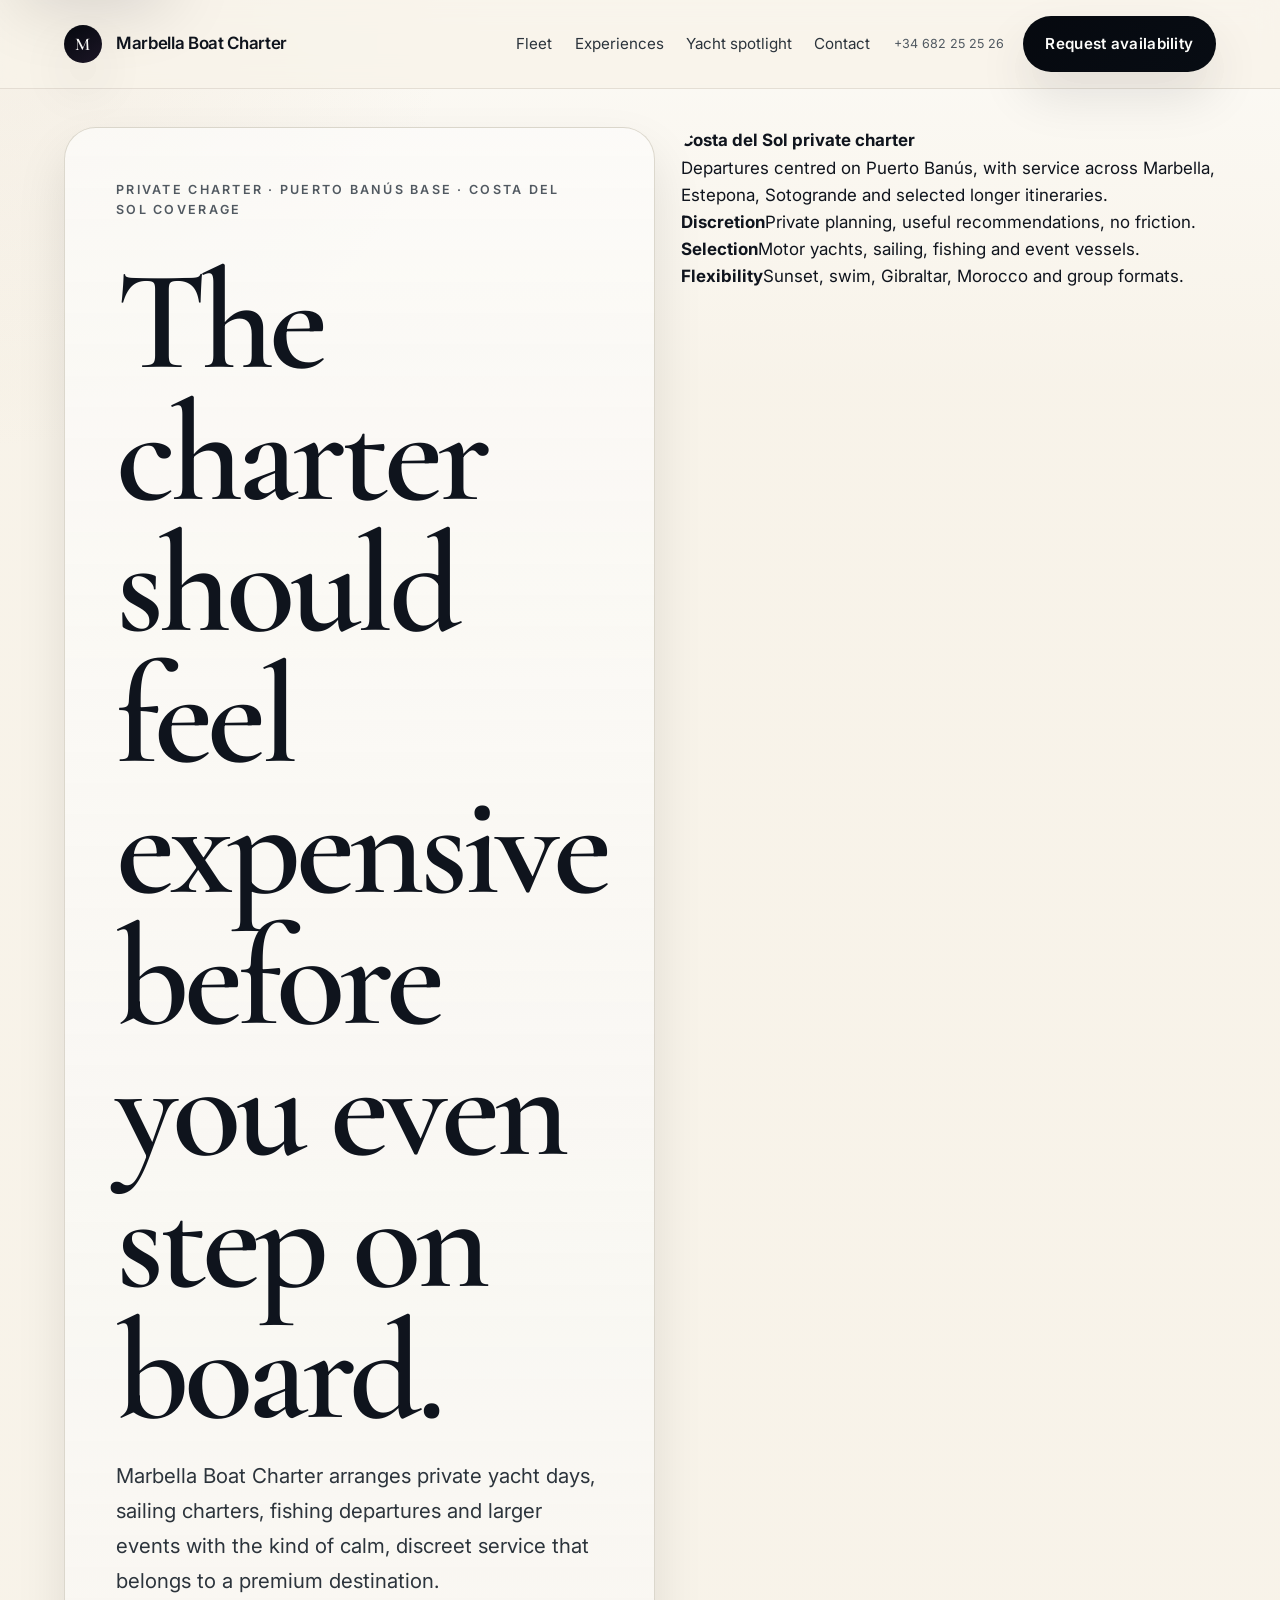
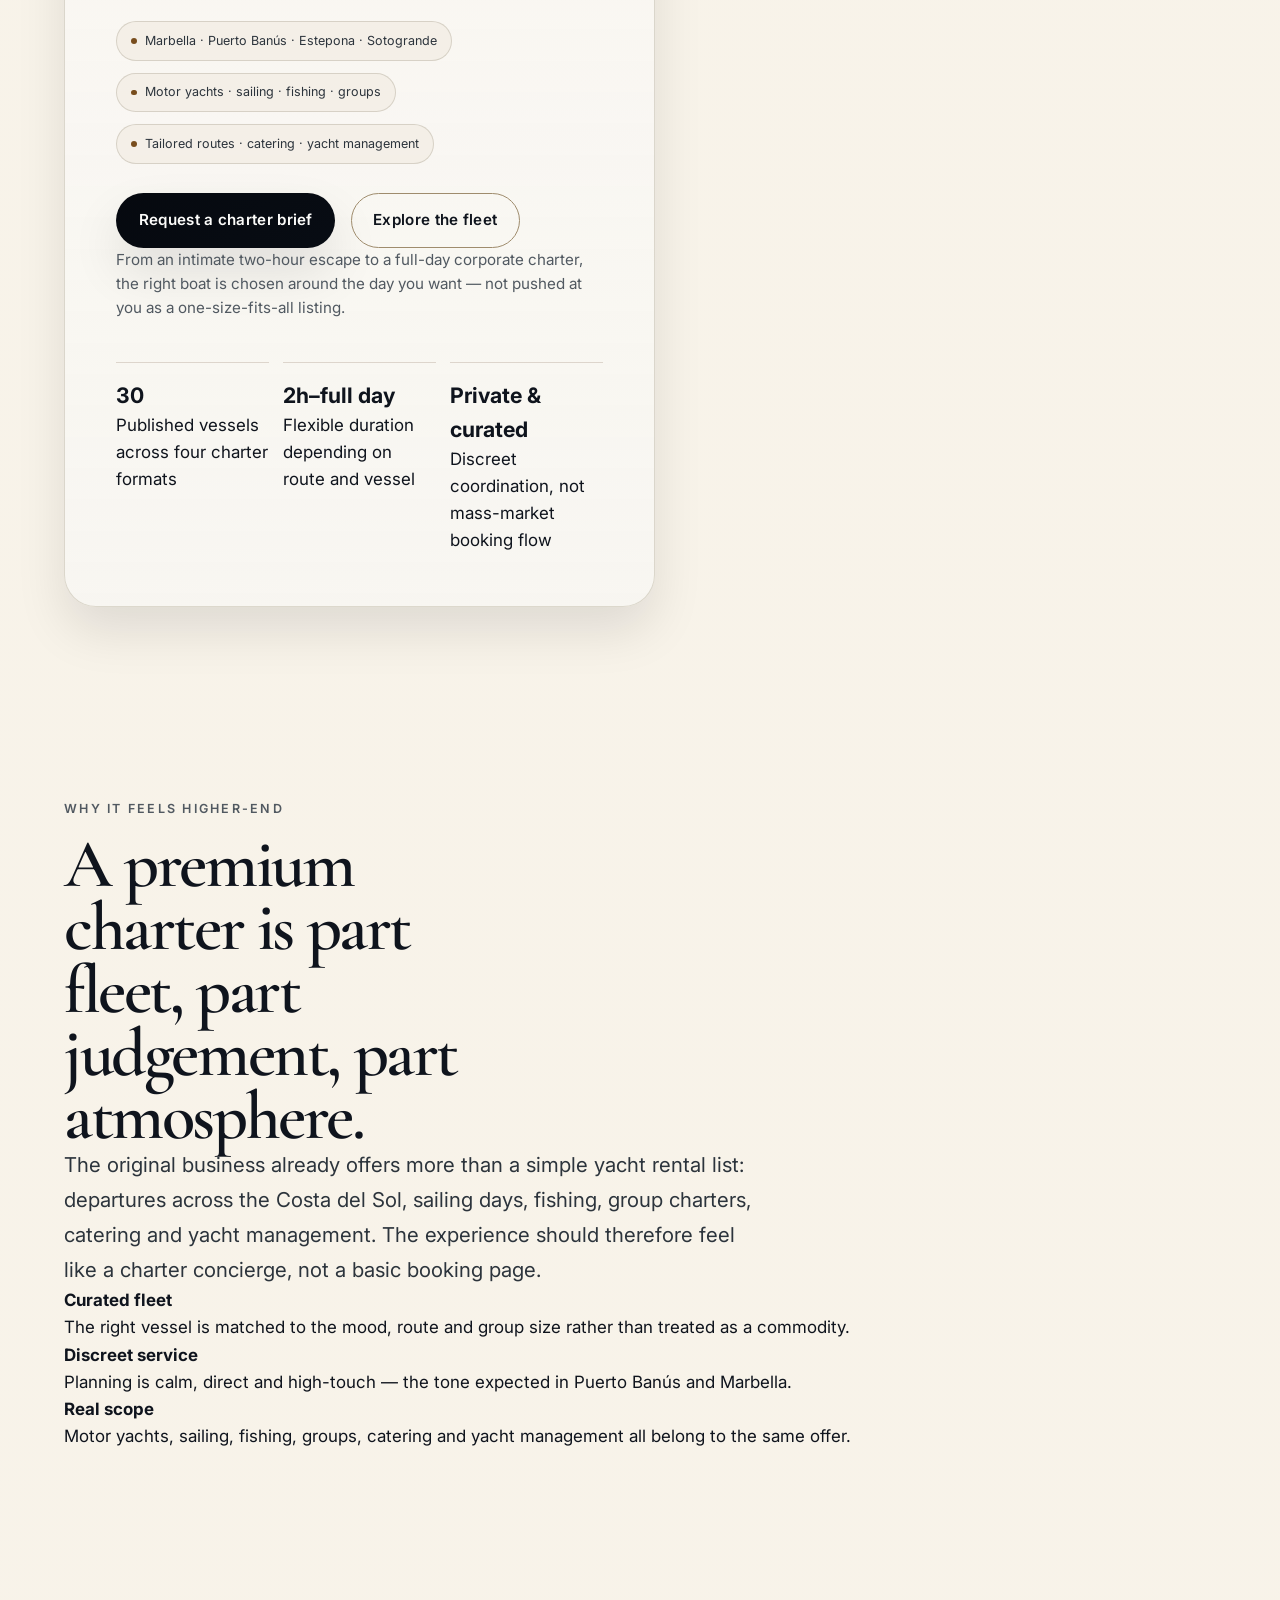
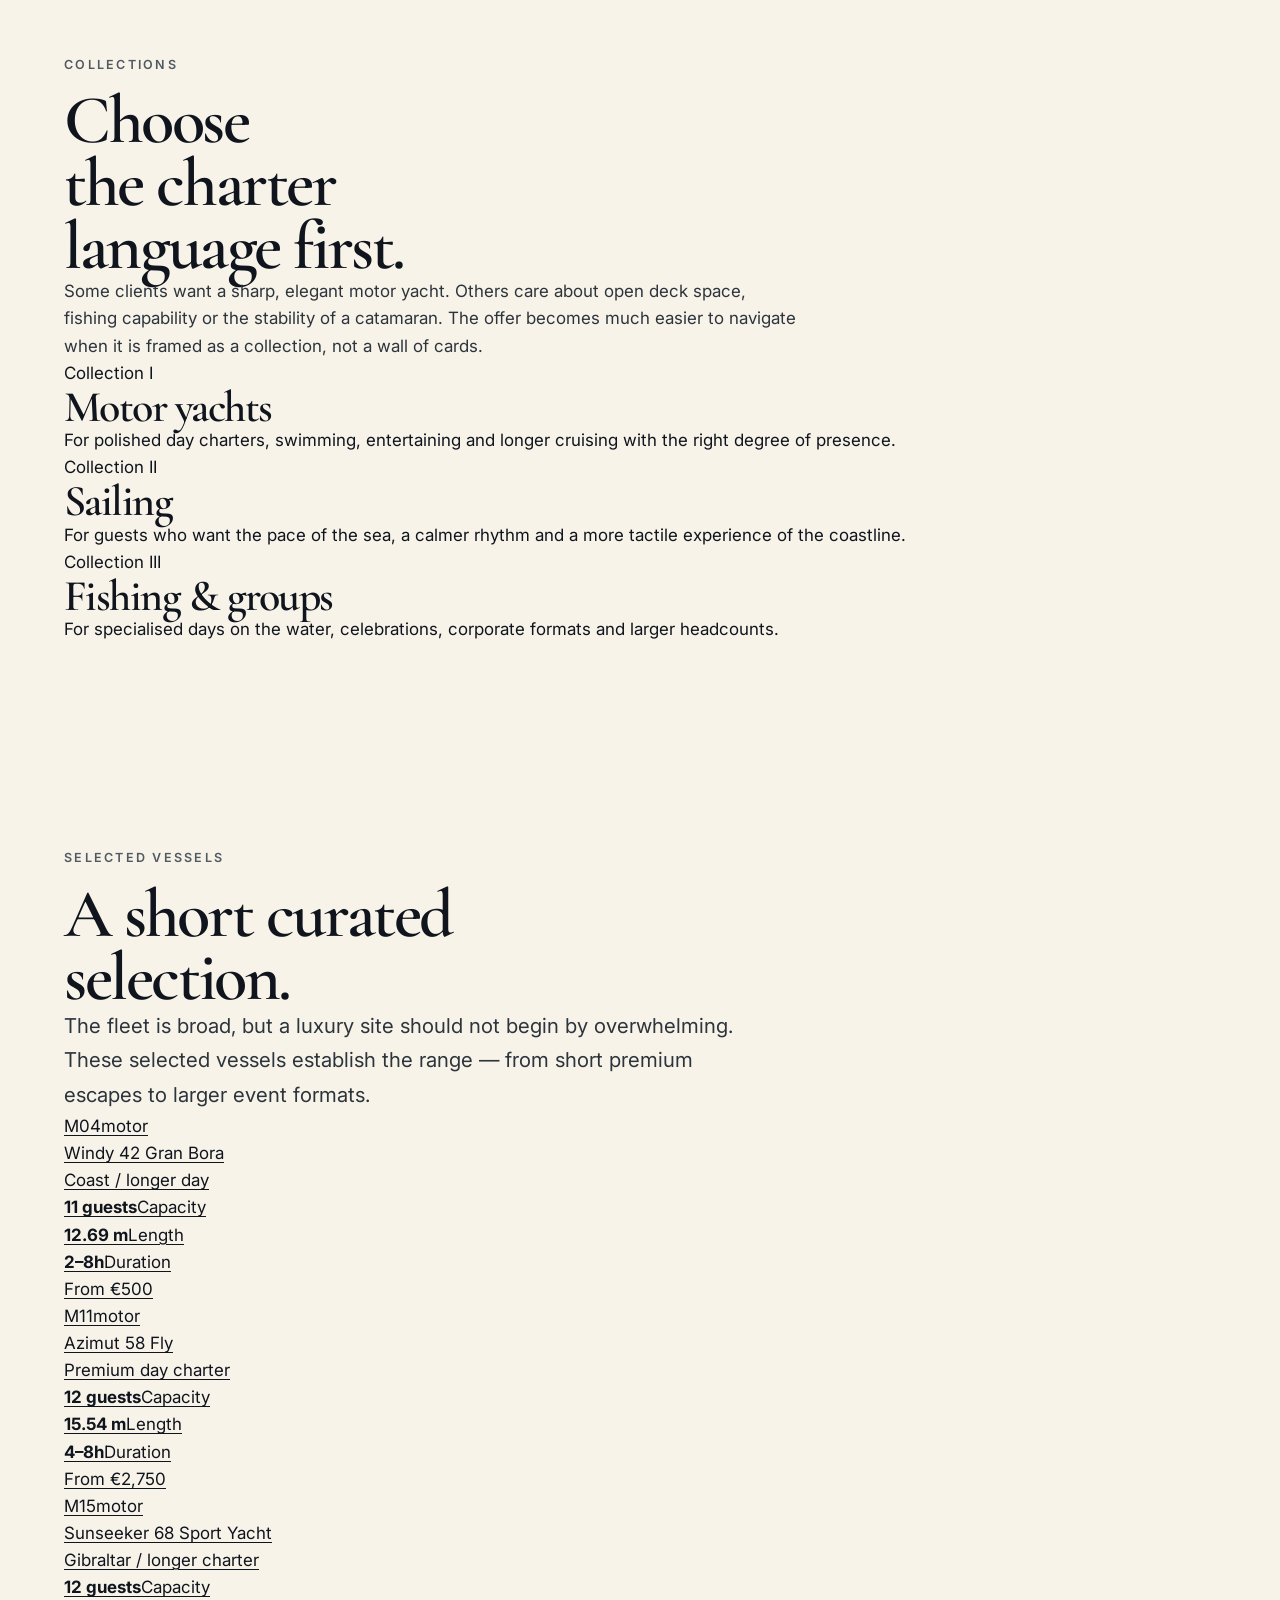
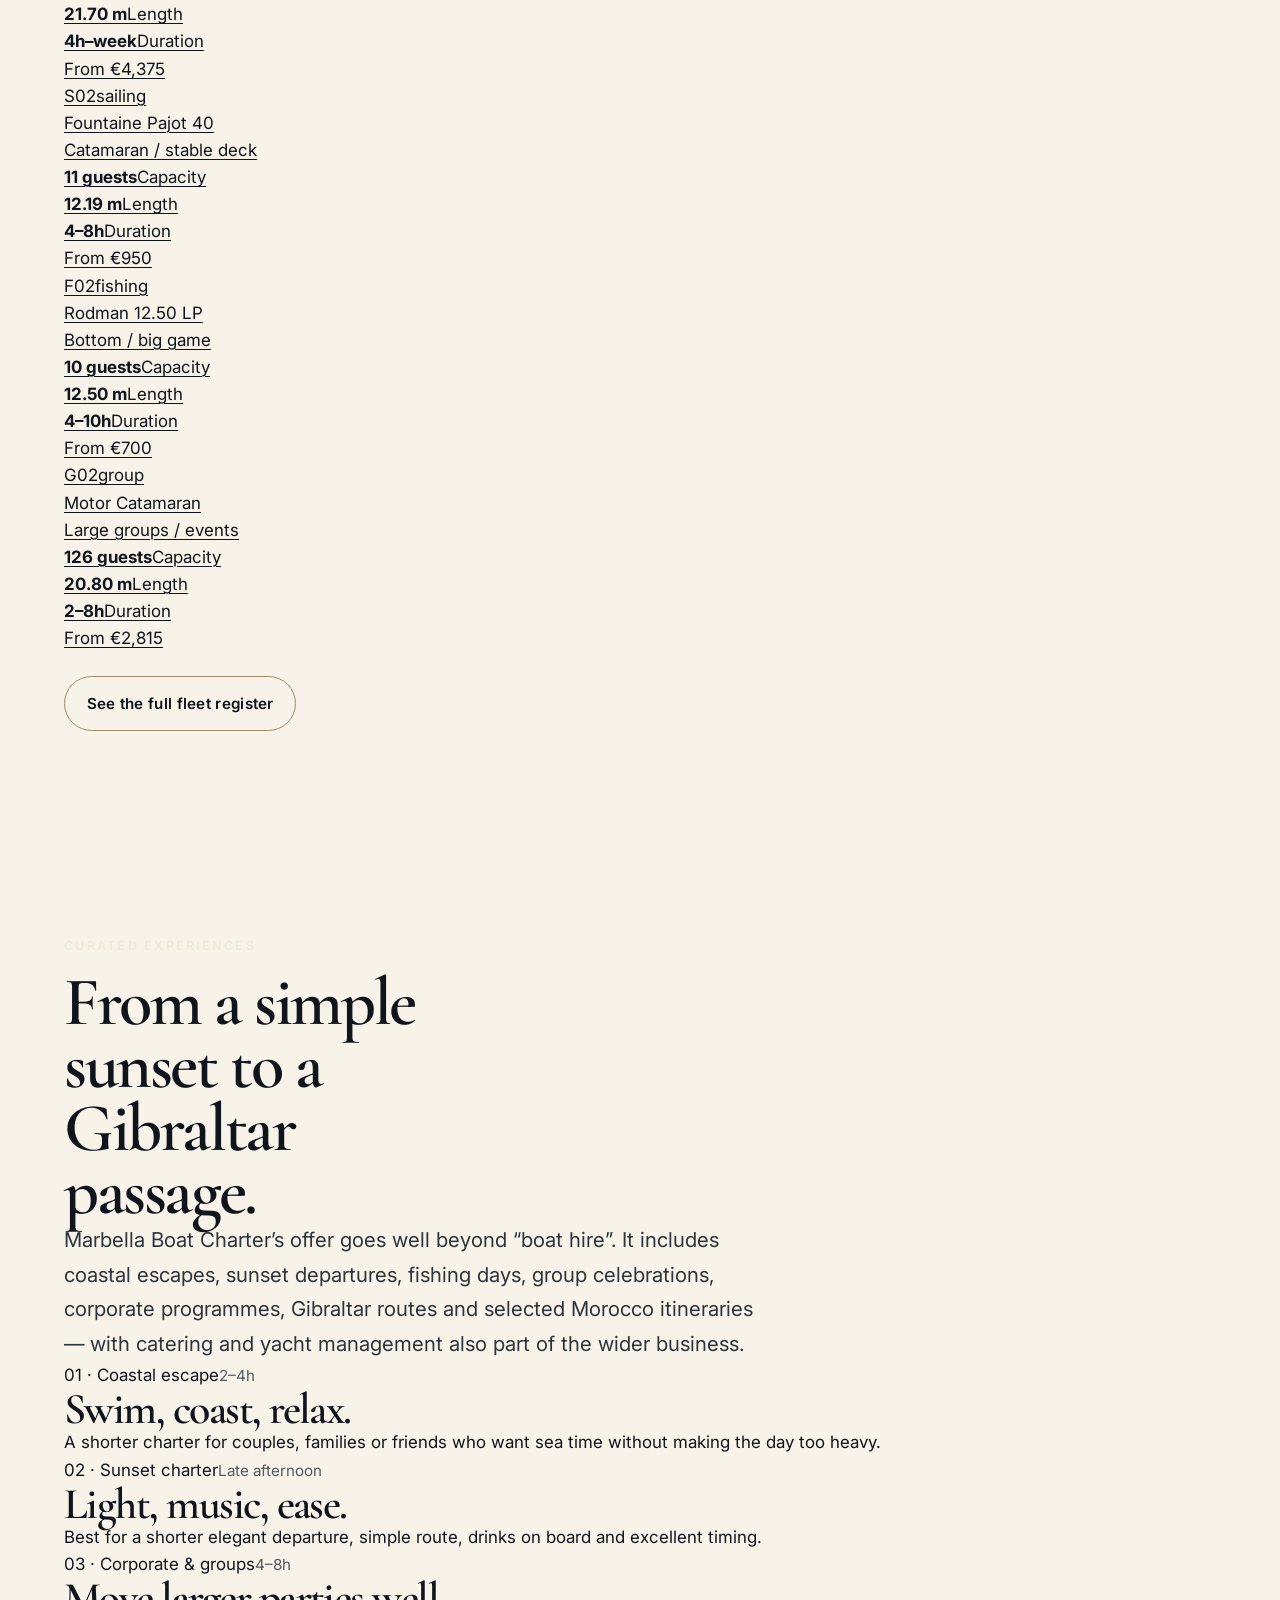
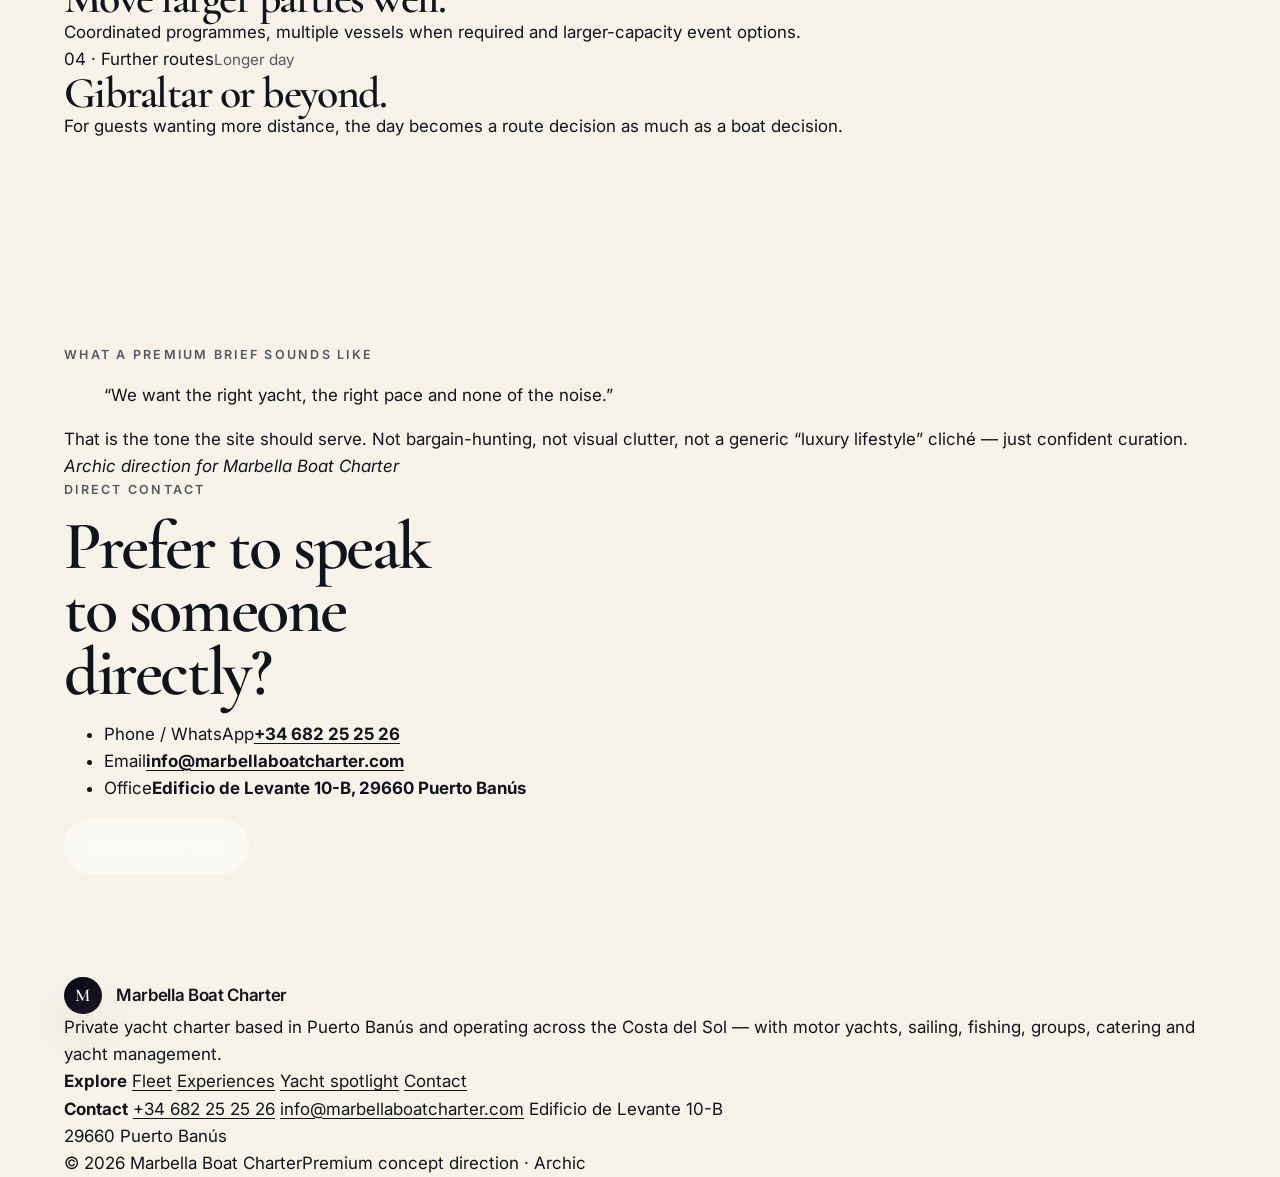
==== commit 5b2b222e: "Premium luxury editorial redesign v0.3" ====
--- a/index.html
+++ b/index.html
@@ -3,82 +3,191 @@
 <head>
   <meta charset="utf-8">
   <meta name="viewport" content="width=device-width,initial-scale=1,viewport-fit=cover">
-  <title>Marbella Boat Charter — Costa del Sol yacht & boat charter</title>
-  <meta name="description" content="Private motor yacht, sailing, fishing and group charters across Marbella, Puerto Banús, Estepona, Sotogrande and Benalmádena, with routes to Gibraltar and Morocco.">
-  <meta name="theme-color" content="#f5f2e9">
-  <link rel="stylesheet" href="styles/foundation.css"><link rel="stylesheet" href="styles/semantic-contract.css"><link rel="stylesheet" href="styles/brand.css"><link rel="stylesheet" href="styles/site.css">
-  <script type="application/ld+json">{"@context":"https://schema.org","@type":"LocalBusiness","name":"Marbella Boat Charter","url":"https://marbellaboatcharter.com/","telephone":"+34 682 25 25 26","email":"info@marbellaboatcharter.com","address":{"@type":"PostalAddress","streetAddress":"Edificio de Levante 10-B","postalCode":"29660","addressLocality":"Puerto Banús","addressRegion":"Málaga","addressCountry":"ES"},"areaServed":["Marbella","Puerto Banús","Estepona","Sotogrande","Benalmádena","Costa del Sol"]}</script>
+  <title>Marbella Boat Charter — Private yacht charter across the Costa del Sol</title>
+  <meta name="description" content="Private yacht, sailing, fishing and group charters based in Puerto Banús and operating across Marbella, Estepona and Sotogrande. Curated charter planning with discreet service.">
+  <meta name="theme-color" content="#11131a">
+  <link rel="stylesheet" href="styles/foundation.css">
+  <link rel="stylesheet" href="styles/semantic-contract.css">
+  <link rel="stylesheet" href="styles/brand.css">
+  <link rel="stylesheet" href="styles/site.css">
+  <script type="application/ld+json">
+  {"@context":"https://schema.org","@type":"LocalBusiness","name":"Marbella Boat Charter","url":"https://marbellaboatcharter.com/","telephone":"+34 682 25 25 26","email":"info@marbellaboatcharter.com","address":{"@type":"PostalAddress","streetAddress":"Edificio de Levante 10-B","postalCode":"29660","addressLocality":"Puerto Banús","addressRegion":"Málaga","addressCountry":"ES"}}
+  </script>
 </head>
 <body>
-<a class="skip-link" href="#main">Skip to content</a>
-<header class="chart-header">
-  <div class="shell--wide chart-header__top">
-    <a class="wordmark" href="index.html" aria-label="Marbella Boat Charter home"><span class="wordmark__plot" aria-hidden="true">MBC</span><span class="wordmark__text">Marbella Boat Charter</span></a>
-    <div class="header-fix"><span>Base / office</span><strong>Puerto Banús · 36°29′N 4°57′W</strong></div>
-    <a class="availability-link" href="#charter-desk">Check availability</a>
-  </div>
-  <nav class="shell--wide chart-nav" aria-label="Primary navigation" data-chart-nav><a href="fleet.html" data-index="01">Fleet</a><a href="experiences.html" data-index="02">Routes & experiences</a><a href="sunseeker-68.html" data-index="03">Yacht plate</a><a href="contact.html" data-index="04">Charter desk</a></nav>
-  <div class="shell--wide chart-menu"><button type="button" aria-expanded="false" data-chart-menu>Menu / navigation</button><a href="tel:+34682252526">Call</a></div>
-</header>
+  <a class="skip-link" href="#main">Skip to content</a>
+  <header class="site-header">
+    <div class="site-header__inner shell--wide">
+      <a class="brand-mark" href="index.html" aria-label="Marbella Boat Charter home"><span class="brand-mark__sign" aria-hidden="true">M</span><span>Marbella Boat Charter</span></a>
+      <nav class="nav" aria-label="Primary navigation">
+        <a href="fleet.html">Fleet</a>
+        <a href="experiences.html">Experiences</a>
+        <a href="sunseeker-68.html">Yacht spotlight</a>
+        <a href="contact.html">Contact</a>
+      </nav>
+      <div class="header-actions">
+        <div class="header-contact"><a href="tel:+34682252526">+34 682 25 25 26</a></div>
+        <a class="btn" data-variant="primary" href="contact.html">Request availability</a>
+        <button class="menu-toggle" type="button" aria-label="Open navigation" aria-expanded="false" data-menu-toggle>☰</button>
+      </div>
+    </div>
+    <nav class="mobile-nav shell--wide" aria-label="Mobile navigation" data-mobile-nav data-open="false">
+      <a href="fleet.html">Fleet</a>
+      <a href="experiences.html">Experiences</a>
+      <a href="sunseeker-68.html">Yacht spotlight</a>
+      <a href="contact.html">Contact</a>
+      <a class="btn" data-variant="primary" href="contact.html">Request availability</a>
+    </nav>
+  </header>
 
-<main id="main">
-  <section class="chart-hero" aria-labelledby="hero-title">
-    <div class="shell--wide chart-hero__grid">
-      <div class="chart-hero__intro">
-        <div><p class="kicker">Costa del Sol · private charter</p><h1 class="display display--xl" id="hero-title">The coast is the itinerary.</h1></div>
-        <div class="hero-summary">
-          <p class="lede">Based in Puerto Banús, operating across the Costa del Sol. Motor yachts, sailing, fishing and group vessels are matched to the route rather than forced into one generic package.</p>
-          <dl>
-            <div class="hero-summary__line"><dt>Service area</dt><dd>Marbella · Puerto Banús · Estepona · Sotogrande · Benalmádena</dd></div>
-            <div class="hero-summary__line"><dt>Go further</dt><dd>Gibraltar and selected Morocco itineraries, subject to vessel, duration and conditions.</dd></div>
-            <div class="hero-summary__line"><dt>Fleet</dt><dd>Motor yachts from 7.67 m to 31 m, sailing, fishing and group boats up to 126 guests.</dd></div>
-          </dl>
-          <div class="hero-actions"><a class="route-link" href="fleet.html">Read the fleet register</a><a class="route-link route-link--ghost" href="experiences.html">Choose a course</a></div>
+  <main id="main">
+    <section class="hero-premium shell--wide" aria-labelledby="hero-title">
+      <div class="hero-premium__grid">
+        <div class="hero-premium__copy">
+          <div class="hero-premium__intro">
+            <p class="eyebrow">Private charter · Puerto Banús base · Costa del Sol coverage</p>
+            <h1 class="display display--hero" id="hero-title">The charter should feel expensive before you even step on board.</h1>
+            <p class="lead">Marbella Boat Charter arranges private yacht days, sailing charters, fishing departures and larger events with the kind of calm, discreet service that belongs to a premium destination.</p>
+            <div class="hero-badges">
+              <span class="hero-badge">Marbella · Puerto Banús · Estepona · Sotogrande</span>
+              <span class="hero-badge">Motor yachts · sailing · fishing · groups</span>
+              <span class="hero-badge">Tailored routes · catering · yacht management</span>
+            </div>
+            <div class="hero-actions">
+              <a class="btn" data-variant="primary" href="contact.html">Request a charter brief</a>
+              <a class="btn" data-variant="secondary" href="fleet.html">Explore the fleet</a>
+            </div>
+          </div>
+          <div class="hero-note">
+            <p class="small">From an intimate two-hour escape to a full-day corporate charter, the right boat is chosen around the day you want — not pushed at you as a one-size-fits-all listing.</p>
+            <div class="trust-row">
+              <div class="trust-item"><strong>30</strong><span>Published vessels across four charter formats</span></div>
+              <div class="trust-item"><strong>2h–full day</strong><span>Flexible duration depending on route and vessel</span></div>
+              <div class="trust-item"><strong>Private & curated</strong><span>Discreet coordination, not mass-market booking flow</span></div>
+            </div>
+          </div>
+        </div>
+
+        <div class="hero-premium__media" aria-hidden="true">
+          <div class="hero-overlay-card"><strong>Costa del Sol private charter</strong><p>Departures centred on Puerto Banús, with service across Marbella, Estepona, Sotogrande and selected longer itineraries.</p></div>
+          <div class="hero-horizon"></div>
+          <div class="hero-vessel"></div>
+          <div class="hero-sea-lines"><span></span><span></span><span></span><span></span></div>
+          <div class="hero-bottom-facts">
+            <div><strong>Discretion</strong><span>Private planning, useful recommendations, no friction.</span></div>
+            <div><strong>Selection</strong><span>Motor yachts, sailing, fishing and event vessels.</span></div>
+            <div><strong>Flexibility</strong><span>Sunset, swim, Gibraltar, Morocco and group formats.</span></div>
+          </div>
         </div>
       </div>
+    </section>
 
-      <div class="coast-chart" aria-label="Schematic service-area chart showing Marbella Boat Charter coverage along the Costa del Sol">
-        <div class="coast-chart__label"><span>Coastal service chart / MBC-01</span><span>Schematic · not to scale</span></div>
-        <svg viewBox="0 0 900 760" role="img" aria-labelledby="chart-title chart-desc">
-          <title id="chart-title">Marbella Boat Charter service area</title><desc id="chart-desc">A schematic line connects Benalmádena, Marbella, Puerto Banús, Estepona and Sotogrande, with onward routes to Gibraltar and Morocco.</desc>
-          <line class="bearing" x1="70" y1="120" x2="830" y2="120"/><line class="bearing" x1="70" y1="640" x2="830" y2="640"/>
-          <path class="coastline" d="M58,268 C150,240 206,292 280,281 C365,268 430,320 507,302 C594,281 639,342 713,333 C775,325 828,369 875,355"/>
-          <path class="route-line" d="M126,254 C230,206 318,250 408,270 C525,297 635,302 760,326"/><path class="route-line route-line--far" d="M760,326 C806,390 804,456 748,526 C704,583 648,615 575,660"/>
-          <g transform="translate(128 254)"><circle class="port-dot" r="8"/><text class="port-label" x="-36" y="-22">BENALMÁDENA</text><text class="port-sub" x="-36" y="-7">service port</text></g>
-          <g transform="translate(308 262)"><circle class="port-dot" r="8"/><text class="port-label" x="-26" y="34">MARBELLA</text><text class="port-sub" x="-26" y="49">departure / service</text></g>
-          <g transform="translate(420 278)"><circle class="port-dot port-dot--base" r="10"/><text class="port-label" x="-38" y="-32">PUERTO BANÚS</text><text class="port-sub" x="-38" y="-17">base / principal marina</text></g>
-          <g transform="translate(575 305)"><circle class="port-dot" r="8"/><text class="port-label" x="-30" y="-28">ESTEPONA</text><text class="port-sub" x="-30" y="-13">departure / service</text></g>
-          <g transform="translate(708 322)"><circle class="port-dot" r="8"/><text class="port-label" x="-34" y="36">SOTOGRANDE</text><text class="port-sub" x="-34" y="51">departure / service</text></g>
-          <g transform="translate(760 420)"><circle class="port-dot port-dot--destination" r="9"/><text class="port-label" x="18" y="4">GIBRALTAR</text><text class="port-sub" x="18" y="19">full-day route</text></g>
-          <g transform="translate(575 660)"><circle class="port-dot port-dot--destination" r="9"/><text class="port-label" x="18" y="4">MOROCCO</text><text class="port-sub" x="18" y="19">selected long-range itinerary</text></g>
-        </svg>
-        <div class="chart-key" aria-hidden="true"><span><i class="base"></i>Base</span><span><i class="service"></i>Service / departure</span><span><i class="destination"></i>Destination</span></div>
+    <section class="section shell">
+      <div class="split-intro">
+        <div>
+          <p class="eyebrow">Why it feels higher-end</p>
+          <h2 class="display display--section">A premium charter is part fleet, part judgement, part atmosphere.</h2>
+        </div>
+        <div class="premium-panel">
+          <p class="lead">The original business already offers more than a simple yacht rental list: departures across the Costa del Sol, sailing days, fishing, group charters, catering and yacht management. The experience should therefore feel like a charter concierge, not a basic booking page.</p>
+        </div>
+      </div>
+      <div class="pillars">
+        <article class="pillar"><strong>Curated fleet</strong><p>The right vessel is matched to the mood, route and group size rather than treated as a commodity.</p></article>
+        <article class="pillar"><strong>Discreet service</strong><p>Planning is calm, direct and high-touch — the tone expected in Puerto Banús and Marbella.</p></article>
+        <article class="pillar"><strong>Real scope</strong><p>Motor yachts, sailing, fishing, groups, catering and yacht management all belong to the same offer.</p></article>
+      </div>
+    </section>
+
+    <section class="section shell--wide">
+      <div class="signature-grid">
+        <div>
+          <p class="eyebrow">Collections</p>
+          <h2 class="display display--section">Choose the charter language first.</h2>
+          <p class="body-copy">Some clients want a sharp, elegant motor yacht. Others care about open deck space, fishing capability or the stability of a catamaran. The offer becomes much easier to navigate when it is framed as a collection, not a wall of cards.</p>
+        </div>
+        <div class="collection-grid">
+          <article class="collection-card"><span class="collection-card__code">Collection I</span><h3 class="display display--card">Motor yachts</h3><p>For polished day charters, swimming, entertaining and longer cruising with the right degree of presence.</p></article>
+          <article class="collection-card"><span class="collection-card__code">Collection II</span><h3 class="display display--card">Sailing</h3><p>For guests who want the pace of the sea, a calmer rhythm and a more tactile experience of the coastline.</p></article>
+          <article class="collection-card"><span class="collection-card__code">Collection III</span><h3 class="display display--card">Fishing & groups</h3><p>For specialised days on the water, celebrations, corporate formats and larger headcounts.</p></article>
+        </div>
+      </div>
+    </section>
+
+    <section class="section shell--wide" aria-labelledby="selection-title">
+      <div class="fleet-head">
+        <div>
+          <p class="eyebrow">Selected vessels</p>
+          <h2 class="display display--section" id="selection-title">A short curated selection.</h2>
+        </div>
+        <p class="lead">The fleet is broad, but a luxury site should not begin by overwhelming. These selected vessels establish the range — from short premium escapes to larger event formats.</p>
+      </div>
+      <div class="selection-grid" data-home-vessels></div>
+      <div class="hero-actions" style="margin-top:1.5rem"><a class="btn" data-variant="secondary" href="fleet.html">See the full fleet register</a></div>
+    </section>
+
+    <section class="section shell--wide">
+      <div class="experience-band">
+        <div>
+          <p class="eyebrow eyebrow--light">Curated experiences</p>
+          <h2 class="display display--section">From a simple sunset to a Gibraltar passage.</h2>
+        </div>
+        <p class="lead">Marbella Boat Charter’s offer goes well beyond “boat hire”. It includes coastal escapes, sunset departures, fishing days, group celebrations, corporate programmes, Gibraltar routes and selected Morocco itineraries — with catering and yacht management also part of the wider business.</p>
+      </div>
+      <div class="route-grid">
+        <article class="route-card"><div class="route-card__head"><span class="route-card__index">01 · Coastal escape</span><span class="small">2–4h</span></div><h3 class="display display--card">Swim, coast, relax.</h3><p>A shorter charter for couples, families or friends who want sea time without making the day too heavy.</p></article>
+        <article class="route-card"><div class="route-card__head"><span class="route-card__index">02 · Sunset charter</span><span class="small">Late afternoon</span></div><h3 class="display display--card">Light, music, ease.</h3><p>Best for a shorter elegant departure, simple route, drinks on board and excellent timing.</p></article>
+        <article class="route-card"><div class="route-card__head"><span class="route-card__index">03 · Corporate & groups</span><span class="small">4–8h</span></div><h3 class="display display--card">Move larger parties well.</h3><p>Coordinated programmes, multiple vessels when required and larger-capacity event options.</p></article>
+        <article class="route-card"><div class="route-card__head"><span class="route-card__index">04 · Further routes</span><span class="small">Longer day</span></div><h3 class="display display--card">Gibraltar or beyond.</h3><p>For guests wanting more distance, the day becomes a route decision as much as a boat decision.</p></article>
+      </div>
+    </section>
+
+    <section class="section shell">
+      <div class="quote-panel">
+        <article class="quote-card">
+          <p class="eyebrow">What a premium brief sounds like</p>
+          <blockquote>“We want the right yacht, the right pace and none of the noise.”</blockquote>
+          <p>That is the tone the site should serve. Not bargain-hunting, not visual clutter, not a generic “luxury lifestyle” cliché — just confident curation.</p>
+          <cite>Archic direction for Marbella Boat Charter</cite>
+        </article>
+        <div class="premium-panel premium-panel--dark">
+          <p class="eyebrow">Direct contact</p>
+          <h2 class="display display--section">Prefer to speak to someone directly?</h2>
+          <ul class="service-list">
+            <li><span>Phone / WhatsApp</span><strong><a href="tel:+34682252526">+34 682 25 25 26</a></strong></li>
+            <li><span>Email</span><strong><a href="mailto:info@marbellaboatcharter.com">info@marbellaboatcharter.com</a></strong></li>
+            <li><span>Office</span><strong>Edificio de Levante 10-B, 29660 Puerto Banús</strong></li>
+          </ul>
+          <div class="hero-actions"><a class="btn" data-variant="ghost" href="contact.html">Open charter desk</a></div>
+        </div>
+      </div>
+    </section>
+  </main>
+
+  <footer class="site-footer">
+    <div class="shell footer-top">
+      <div>
+        <a class="brand-mark" href="index.html"><span class="brand-mark__sign" aria-hidden="true">M</span><span>Marbella Boat Charter</span></a>
+        <p class="footer-note">Private yacht charter based in Puerto Banús and operating across the Costa del Sol — with motor yachts, sailing, fishing, groups, catering and yacht management.</p>
+      </div>
+      <nav class="footer-nav" aria-label="Explore">
+        <strong>Explore</strong>
+        <a href="fleet.html">Fleet</a>
+        <a href="experiences.html">Experiences</a>
+        <a href="sunseeker-68.html">Yacht spotlight</a>
+        <a href="contact.html">Contact</a>
+      </nav>
+      <div class="footer-contact">
+        <strong>Contact</strong>
+        <a href="tel:+34682252526">+34 682 25 25 26</a>
+        <a href="mailto:info@marbellaboatcharter.com">info@marbellaboatcharter.com</a>
+        <span>Edificio de Levante 10-B<br>29660 Puerto Banús</span>
       </div>
     </div>
-  </section>
+    <div class="shell footer-bottom"><span>© <span data-year></span> Marbella Boat Charter</span><span>Premium concept direction · Archic</span></div>
+  </footer>
 
-  <section class="section shell" aria-labelledby="course-title">
-    <div class="scale-head"><div><p class="kicker">Course board / 02</p><h2 class="display display--lg" id="course-title">Start with where the day should go.</h2></div><p class="lede">Puerto Banús is the base, but the charter offer spans the coast and changes with distance, boat, sea state and time available.</p></div>
-    <div class="course-board">
-      <div class="course-board__head" aria-hidden="true"><span>Course</span><span>Route</span><span>Best for</span><span>Departure logic</span><span>Time</span></div>
-      <a class="course-row" href="experiences.html#marbella-bay"><span class="course-code">CRS-01</span><span class="course-name">Marbella Bay + Golden Mile</span><span class="course-muted">Swim · dolphins · sunset</span><span class="course-muted">Puerto Banús / Marbella</span><span class="course-time">2–4h</span></a>
-      <a class="course-row" href="experiences.html#west-coast"><span class="course-code">CRS-02</span><span class="course-name">West coast / Estepona</span><span class="course-muted">Longer coastal day</span><span class="course-muted">Vessel-dependent</span><span class="course-time">4–8h</span></a>
-      <a class="course-row" href="experiences.html#gibraltar"><span class="course-code">CRS-03</span><span class="course-name">Sotogrande + Gibraltar</span><span class="course-muted">Distance · sightseeing</span><span class="course-muted">Fast motor yacht</span><span class="course-time">8h+</span></a>
-      <a class="course-row" href="experiences.html#morocco"><span class="course-code">CRS-04</span><span class="course-name">Across the Strait</span><span class="course-muted">North Morocco</span><span class="course-muted">Selected yachts only</span><span class="course-time">By plan</span></a>
-    </div>
-  </section>
-
-  <section class="section scale-wrap" aria-labelledby="scale-title"><div class="shell"><div class="scale-head"><div><p class="kicker">Fleet scale / 03</p><h2 class="display display--lg" id="scale-title">From 7.67 metres to 31.</h2></div><p class="lede">Price is useful, but size, passenger limit and range change the day more. This register makes scale visible before you open a yacht page.</p></div><div class="vessel-scale" data-home-vessels></div><div class="hero-actions"><a class="route-link route-link--ghost" href="fleet.html">Open all published vessels</a></div></div></section>
-
-  <section class="section operations" aria-labelledby="operations-title"><div class="shell"><div class="operations__title"><div><p class="kicker">Operations / 04</p><h2 class="display display--lg" id="operations-title">Four different reasons to leave the marina.</h2></div><p class="lede">Cruising, sailing, fishing and group operations need different boats, crews and planning.</p></div><a class="operation-field" href="fleet.html#motor"><span class="operation-field__code">OP-A</span><span class="operation-field__name">Motor yacht charter</span><span class="operation-field__detail">Short coast runs through larger yachts for full-day and longer routes.</span><span class="operation-field__arrow">→</span></a><a class="operation-field" href="fleet.html#sailing"><span class="operation-field__code">OP-B</span><span class="operation-field__name">Sailing</span><span class="operation-field__detail">Monohull or catamaran; half-day, full-day and team regatta formats.</span><span class="operation-field__arrow">→</span></a><a class="operation-field" href="fleet.html#fishing"><span class="operation-field__code">OP-C</span><span class="operation-field__name">Fishing</span><span class="operation-field__detail">Bottom fishing and big-game trolling with equipped boats and crews.</span><span class="operation-field__arrow">→</span></a><a class="operation-field" href="fleet.html#group"><span class="operation-field__code">OP-D</span><span class="operation-field__name">Groups & events</span><span class="operation-field__detail">Single-vessel capacity to 126 plus coordinated multi-boat formats.</span><span class="operation-field__arrow">→</span></a></div></section>
-
-  <section class="section shell" aria-labelledby="group-title"><div class="evidence-grid"><div><p class="kicker">Group capacity / 05</p><p class="big-number" aria-label="126 guests">126</p><p class="lede" id="group-title">guests on the published motor catamaran based at Marbella Marina. Puerto Banús boarding is available on that vessel for an additional fee.</p></div><div class="evidence-note"><div><p class="kicker">Corporate operations</p><h2 class="display display--md">Not just leisure charters.</h2></div><div class="evidence-note__rule"><p>The existing business describes sailing regattas, fishing championships, coordinated yacht cruises and team-building formats, with catering and drinks arranged around the event.</p></div><div class="evidence-note__rule"><p class="micro">Corporate names cited on the current Marbella Boat Charter site:</p><div class="name-ribbon"><span>Daimler</span><span>Samsung</span><span>Estée Lauder</span><span>Philips</span></div></div></div></div></section>
-
-  <section class="section--tight shell" aria-labelledby="services-title"><div class="scale-head"><div><p class="kicker">Beyond charter / 06</p><h2 class="display display--md" id="services-title">The business already does more than bookings.</h2></div><p class="lede">Two existing services were missing from our first version and matter to how the company should be positioned.</p></div><div class="service-ledger"><div class="service-ledger__row"><span class="mono">06.1</span><h3>Yacht management & maintenance</h3><p>Maintenance, crew, moorings, owner updates, licensing and commercial management for yachts placed into charter.</p><a href="contact.html?plan=Yacht%20management%20and%20maintenance">Discuss management →</a></div><div class="service-ledger__row"><span class="mono">06.2</span><h3>Catering & onboard service</h3><p>Canapé, sandwich, sushi and other catering formats, with current orders requiring advance notice.</p><a href="contact.html?plan=Catering%20for%20a%20charter">Arrange catering →</a></div></div></section>
-
-  <section class="charter-desk" id="charter-desk" aria-labelledby="desk-title"><div class="shell--wide charter-desk__grid"><div class="charter-desk__intro"><p class="kicker">Charter desk / live handoff</p><h2 class="display display--lg" id="desk-title">Give the team the useful variables.</h2><p class="lede">No fake “instant booking”. This prepares a real enquiry for Marbella Boat Charter by WhatsApp using the published business number.</p><dl class="charter-desk__facts"><div><dt>WhatsApp</dt><dd>+34 682 25 25 26</dd></div><div><dt>Email</dt><dd>info@marbellaboatcharter.com</dd></div><div><dt>Office</dt><dd>Edificio de Levante 10-B, 29660 Puerto Banús</dd></div></dl></div><form class="dispatch-form" data-dispatch-form><div class="dispatch-line"><label for="dispatch-date">Date</label><input class="dispatch-control" id="dispatch-date" name="date" type="text" placeholder="e.g. 22 August 2026" required></div><div class="dispatch-line"><label for="dispatch-guests">Guests</label><input class="dispatch-control" id="dispatch-guests" name="guests" type="number" min="1" max="150" value="2" required></div><div class="dispatch-line"><label for="dispatch-port">Area / port</label><input class="dispatch-control" id="dispatch-port" name="port" type="text" placeholder="Marbella, Puerto Banús, Estepona, Sotogrande…"></div><div class="dispatch-line"><label>Duration</label><div class="dispatch-options"><div class="dispatch-option"><input id="d2" type="radio" name="duration" value="2–3 hours"><label for="d2">2–3 h</label></div><div class="dispatch-option"><input id="d4" type="radio" name="duration" value="4 hours" checked><label for="d4">4 h</label></div><div class="dispatch-option"><input id="d8" type="radio" name="duration" value="8 hours / full day"><label for="d8">8 h / full day</label></div></div></div><div class="dispatch-line"><label for="dispatch-plan">Plan</label><textarea class="dispatch-control" id="dispatch-plan" name="plan" data-plan placeholder="Cruise, sailing, fishing, Gibraltar, group event, celebration, yacht management…"></textarea></div><div class="dispatch-line"><label for="dispatch-name">Name</label><input class="dispatch-control" id="dispatch-name" name="name" autocomplete="name" required></div><div class="dispatch-actions"><button class="dispatch-submit" type="submit">Open enquiry in WhatsApp</button><a class="dispatch-secondary" href="mailto:info@marbellaboatcharter.com">Email instead</a><span class="dispatch-status" data-dispatch-status aria-live="polite"></span></div></form></div></section>
-</main>
-
-<footer class="chart-footer"><div class="shell--wide chart-footer__grid"><div><a class="wordmark" href="index.html"><span class="wordmark__plot" aria-hidden="true">MBC</span><span class="wordmark__text">Marbella Boat Charter</span></a><p class="micro footer-blurb">Based in Puerto Banús. Yacht, sailing, fishing and group charter service across the Costa del Sol.</p></div><nav class="footer-list" aria-label="Explore"><strong>Explore</strong><a href="fleet.html">Fleet register</a><a href="experiences.html">Routes & experiences</a><a href="sunseeker-68.html">Sunseeker 68 plate</a><a href="contact.html">Charter desk</a></nav><div class="footer-list"><strong>Contact</strong><a href="tel:+34682252526">+34 682 25 25 26</a><a href="mailto:info@marbellaboatcharter.com">info@marbellaboatcharter.com</a><span>Edificio de Levante 10-B<br>29660 Puerto Banús</span></div></div><div class="shell--wide footer-legal"><span>© <span data-year></span> Marbella Boat Charter</span><span>Base: Puerto Banús · Service: Costa del Sol</span></div></footer>
-<script type="module" src="scripts/site.js"></script><script type="module" src="scripts/footer.js"></script>
-</body></html>
+  <script type="module" src="scripts/site.js"></script>
+  <script type="module" src="scripts/footer.js"></script>
+</body>
+</html>
--- a/styles/brand.css
+++ b/styles/brand.css
@@ -1,69 +1,67 @@
 /* ========================================================================== 
-   MARBELLA BOAT CHARTER — BRAND LAYER
-   Archic Foundation 1.0.0
-   Vector: D4 V2 G4 T2 E4 K2 — Lead Data — Distance 3
-   Archetype: Index + Editorial Spread
-   Fonts: Newsreader/Georgia (display), Inter/Arial (body/functional)
-   Asset mode: representative-with-provenance
-   Contrast verification: run tools/contrast.mjs before release
+   MARBELLA BOAT CHARTER — BRAND LAYER v0.3
+   Direction: Luxury editorial / private charter concierge
    ========================================================================== */
-@import url('https://fonts.googleapis.com/css2?family=Inter:wght@400;500;600&family=Newsreader:opsz,wght@6..72,500;6..72,600&display=swap');
+@import url('https://fonts.googleapis.com/css2?family=Cormorant+Garamond:wght@500;600;700&family=Inter:wght@400;500;600;700&display=swap');
 
 @layer archic.brand {
   :root {
-    --brand-water-950: oklch(17% 0.028 238);
-    --brand-water-900: oklch(21% 0.035 238);
-    --brand-water-800: oklch(29% 0.045 236);
-    --brand-water-700: oklch(37% 0.060 232);
-    --brand-water-600: oklch(44% 0.075 228);
-    --brand-sea-glass: oklch(54% 0.090 205);
-    --brand-foam: oklch(97% 0.008 85);
-    --brand-sand: oklch(93% 0.012 82);
-    --brand-steel: oklch(79% 0.012 235);
-    --brand-white: oklch(99% 0.003 90);
-    --brand-error: oklch(39% 0.12 28);
-    --brand-error-bg: oklch(94% 0.025 28);
-    --brand-success: oklch(35% 0.055 155);
-    --brand-success-bg: oklch(94% 0.025 155);
-    --brand-warning: oklch(40% 0.055 75);
-    --brand-warning-bg: oklch(95% 0.030 75);
-    --brand-info: oklch(37% 0.050 225);
-    --brand-info-bg: oklch(94% 0.025 225);
+    --brand-night: oklch(14% 0.015 260);
+    --brand-night-soft: oklch(20% 0.018 255);
+    --brand-navy: oklch(24% 0.030 248);
+    --brand-sea: oklch(41% 0.050 226);
+    --brand-sea-soft: oklch(74% 0.032 215);
+    --brand-cream: oklch(96.5% 0.014 85);
+    --brand-stone: oklch(90% 0.018 84);
+    --brand-sand: oklch(82% 0.050 76);
+    --brand-gold: oklch(72% 0.090 76);
+    --brand-gold-deep: oklch(46% 0.085 66);
+    --brand-white: oklch(99% 0.002 90);
+    --brand-line: oklch(61% 0.028 80);
+    --brand-line-soft: oklch(85% 0.018 84);
+    --brand-error: oklch(42% 0.135 28);
+    --brand-error-bg: oklch(95% 0.014 28);
+    --brand-success: oklch(38% 0.070 156);
+    --brand-success-bg: oklch(95% 0.020 156);
+    --brand-warning: oklch(44% 0.075 79);
+    --brand-warning-bg: oklch(96% 0.025 79);
+    --brand-info: oklch(39% 0.070 220);
+    --brand-info-bg: oklch(95% 0.020 220);
 
-    --bg-primary: var(--brand-foam);
-    --bg-secondary: var(--brand-sand);
-    --bg-inverse: var(--brand-water-950);
+    --bg-primary: var(--brand-cream);
+    --bg-secondary: oklch(98% 0.008 88);
+    --bg-inverse: var(--brand-night);
     --surface: var(--brand-white);
-    --surface-hover: oklch(95% 0.010 84);
-    --surface-sunken: oklch(92% 0.010 230);
-    --surface-overlay: var(--brand-white);
-    --scrim: oklch(14% 0.025 238 / 0.72);
+    --surface-hover: oklch(94.5% 0.018 83);
+    --surface-sunken: oklch(93% 0.010 84);
+    --surface-overlay: oklch(98% 0.008 88 / 0.94);
+    --scrim: oklch(11% 0.020 258 / 0.74);
 
-    --text-primary: var(--brand-water-950);
-    --text-secondary: oklch(32% 0.032 238);
-    --text-muted: oklch(42% 0.025 238);
-    --text-inverse: var(--brand-foam);
+    --text-primary: oklch(19% 0.020 260);
+    --text-secondary: oklch(32% 0.018 250);
+    --text-muted: oklch(46% 0.016 250);
+    --text-inverse: var(--brand-cream);
     --text-on-media: var(--brand-white);
-    --text-accent: oklch(36% 0.050 208);
-    --text-link: var(--brand-water-800);
-    --text-link-hover: var(--brand-water-950);
+    --text-accent: var(--brand-gold-deep);
+    --text-link: oklch(26% 0.030 246);
+    --text-link-hover: var(--brand-night);
 
-    --border-subtle: oklch(84% 0.012 235);
-    --border-strong: oklch(56% 0.025 236);
-    --border-interactive: oklch(53% 0.035 236);
-    --border-focus: var(--brand-water-700);
+    --border-subtle: color-mix(in oklch, var(--brand-line-soft) 82%, white);
+    --border-strong: color-mix(in oklch, var(--brand-line) 85%, white);
+    --border-interactive: color-mix(in oklch, var(--brand-gold-deep) 78%, var(--brand-line));
+    --border-focus: var(--brand-gold-deep);
 
-    --interactive: var(--brand-water-900);
-    --interactive-hover: var(--brand-water-800);
-    --interactive-active: var(--brand-water-950);
-    --interactive-disabled: oklch(76% 0.010 235);
+    --interactive: var(--brand-night);
+    --interactive-hover: oklch(18% 0.020 260);
+    --interactive-active: oklch(12% 0.018 260);
+    --interactive-disabled: oklch(79% 0.010 218);
     --on-interactive: var(--brand-white);
-    --on-interactive-disabled: oklch(42% 0.020 235);
+    --on-interactive-disabled: oklch(45% 0.016 218);
     --interactive-secondary: transparent;
-    --interactive-secondary-hover: var(--surface-hover);
-    --on-interactive-secondary: var(--text-primary);
+    --interactive-secondary-hover: color-mix(in oklch, var(--brand-sand) 18%, transparent);
+    --on-interactive-secondary: var(--brand-night);
 
-    --focus: var(--brand-water-700);
+    --focus: var(--brand-gold-deep);
     --focus-ring-width: var(--focus-width);
     --focus-ring-offset: var(--focus-offset);
 
@@ -76,64 +74,59 @@
     --status-info: var(--brand-info);
     --status-info-bg: var(--brand-info-bg);
 
-    --font-display: 'Newsreader', Georgia, serif;
+    --font-display: 'Cormorant Garamond', Georgia, serif;
     --font-body: 'Inter', Arial, sans-serif;
     --font-functional: 'Inter', Arial, sans-serif;
-    --weight-display: 500;
+    --weight-display: 600;
     --weight-body: 400;
     --weight-emphasis: 500;
-    --weight-strong: 600;
+    --weight-strong: 700;
 
-    --fs-2xs: clamp(0.6875rem, 0.68rem + 0.03vw, 0.75rem);
-    --fs-xs: clamp(0.75rem, 0.73rem + 0.08vw, 0.8125rem);
-    --fs-sm: clamp(0.875rem, 0.85rem + 0.10vw, 0.9375rem);
-    --fs-md: clamp(1rem, 0.98rem + 0.10vw, 1.0625rem);
-    --fs-lg: clamp(1.125rem, 1.08rem + 0.22vw, 1.25rem);
-    --fs-xl: clamp(1.375rem, 1.28rem + 0.38vw, 1.625rem);
-    --fs-2xl: clamp(1.75rem, 1.55rem + 0.85vw, 2.375rem);
-    --fs-3xl: clamp(2.25rem, 1.95rem + 1.45vw, 3.25rem);
-    --fs-4xl: clamp(3rem, 2.25rem + 3vw, 5rem);
-    --fs-5xl: clamp(3.5rem, 2.35rem + 4.8vw, 6.75rem);
+    --fs-2xs: clamp(0.68rem, 0.67rem + 0.03vw, 0.74rem);
+    --fs-xs: clamp(0.74rem, 0.72rem + 0.08vw, 0.82rem);
+    --fs-sm: clamp(0.9rem, 0.87rem + 0.10vw, 0.98rem);
+    --fs-md: clamp(1rem, 0.98rem + 0.10vw, 1.08rem);
+    --fs-lg: clamp(1.18rem, 1.11rem + 0.28vw, 1.38rem);
+    --fs-xl: clamp(1.54rem, 1.38rem + 0.60vw, 1.98rem);
+    --fs-2xl: clamp(2.1rem, 1.78rem + 1.20vw, 3rem);
+    --fs-3xl: clamp(3rem, 2.36rem + 2.40vw, 4.75rem);
+    --fs-4xl: clamp(4.25rem, 3rem + 4.6vw, 7.6rem);
+    --fs-5xl: clamp(5.3rem, 3.55rem + 6.7vw, 10.2rem);
 
-    --radius-control: var(--radius-xs);
-    --radius-container: var(--radius-xs);
-    --radius-media: var(--radius-xs);
-    --radius-pill: var(--radius-full);
+    --radius-control: 999px;
+    --radius-container: 1.75rem;
+    --radius-media: 1.75rem;
+    --radius-pill: 999px;
     --border-width-control: var(--border-thin);
     --border-width-container: var(--border-thin);
     --border-width-divider: var(--border-thin);
-    --elevation-raised: none;
-    --elevation-overlay: none;
-    --elevation-dialog: none;
+    --elevation-raised: 0 24px 50px oklch(15% 0.025 258 / 0.10);
+    --elevation-overlay: 0 28px 70px oklch(14% 0.025 258 / 0.18);
+    --elevation-dialog: 0 35px 90px oklch(14% 0.025 258 / 0.24);
 
     --control-height-sm: 40px;
-    --control-height-md: 46px;
-    --control-height-lg: 54px;
-    --control-pad-x: 1.25rem;
-    --control-pad-y: 0.75rem;
+    --control-height-md: 50px;
+    --control-height-lg: 58px;
+    --control-pad-x: 1.1rem;
+    --control-pad-y: 0.8rem;
     --control-gap: 0.625rem;
     --control-font-size: var(--fs-sm);
     --safe-area-gutter: 1.25rem;
 
-    --motion-feedback: 110ms;
-    --motion-press: 60ms;
+    --motion-feedback: 100ms;
+    --motion-press: 70ms;
     --motion-local: 180ms;
-    --motion-container: 360ms;
+    --motion-container: 320ms;
     --motion-page: 480ms;
-    --motion-ease: cubic-bezier(.22,.72,.22,1);
-    --motion-ease-exit: cubic-bezier(.4,0,1,1);
+    --motion-ease: cubic-bezier(.2,.72,.2,1);
+    --motion-ease-exit: cubic-bezier(.5,0,1,1);
     --motion-stagger: 55ms;
 
-    --media-filter: saturate(0.86) contrast(1.03);
-    --media-filter-hover: saturate(0.96) contrast(1.03);
-    --media-scrim: linear-gradient(90deg, oklch(13% 0.03 238 / 0.72) 0%, oklch(13% 0.03 238 / 0.34) 48%, transparent 78%);
-    --media-ratio-hero: 16 / 9;
-    --media-ratio-card: 4 / 5;
+    --media-filter: saturate(.92) contrast(1.05);
+    --media-filter-hover: saturate(1) contrast(1.05);
+    --media-scrim: linear-gradient(180deg, transparent 32%, oklch(13% 0.024 258 / .78) 100%);
+    --media-ratio-hero: 16 / 10;
+    --media-ratio-card: 4 / 3;
     --media-ratio-mobile: 4 / 5;
-
-    --z-base: 0;
-    --z-sticky: 20;
-    --z-overlay: 40;
-    --z-dialog: 60;
   }
 }
--- a/styles/site.css
+++ b/styles/site.css
@@ -1,150 +1,674 @@
 @layer archic.site {
-  .eyebrow { margin: 0 0 1rem; font-family: var(--font-functional); font-size: var(--fs-xs); line-height: 1.2; font-weight: var(--weight-strong); letter-spacing: .12em; text-transform: uppercase; color: var(--text-muted); }
-  .display { margin: 0; font-family: var(--font-display); font-weight: var(--weight-display); line-height: .96; letter-spacing: -.045em; text-wrap: balance; }
-  .display--hero { font-size: var(--fs-5xl); }
-  .display--section { font-size: var(--fs-4xl); }
-  .lead { max-inline-size: 42rem; font-size: var(--fs-lg); line-height: 1.55; color: var(--text-secondary); }
-  .small { font-size: var(--fs-sm); color: var(--text-muted); }
-  .rule { border: 0; border-block-start: var(--border-width-divider) solid var(--border-subtle); margin: 0; }
-
-  .site-header { position: sticky; inset-block-start: 0; z-index: var(--z-sticky); background: color-mix(in oklch, var(--bg-primary) 92%, transparent); backdrop-filter: blur(14px); border-block-end: var(--border-width-divider) solid var(--border-subtle); }
-  .site-header__inner { min-height: 5rem; display: grid; grid-template-columns: 1fr auto 1fr; align-items: center; gap: 1rem; }
-  .brand-mark { display: inline-flex; align-items: center; gap: .75rem; text-decoration: none; font-family: var(--font-functional); font-weight: var(--weight-strong); letter-spacing: -.02em; }
-  .brand-mark__sign { width: 1.4rem; height: 1.4rem; border: var(--border-width-control) solid var(--border-strong); display: inline-grid; place-items: center; font-size: .65rem; }
-  .nav { display: flex; align-items: center; gap: 2rem; }
-  .nav a { min-height: 44px; display: inline-flex; align-items: center; text-decoration: none; font-size: var(--fs-sm); color: var(--text-secondary); border-block-end: var(--border-width-divider) solid transparent; }
-  .nav a[aria-current="page"], .nav a:hover { color: var(--text-primary); border-block-end-color: var(--border-strong); }
-  .header-actions { justify-self: end; display: flex; align-items: center; gap: .75rem; }
-  .menu-toggle { display: none; }
-
-  .hero { min-height: min(88svh, 62rem); display: grid; align-items: end; position: relative; overflow: clip; background: var(--bg-inverse); color: var(--text-on-media); }
-  .hero__media { position: absolute; inset: 0; }
-  .hero__media img { width: 100%; height: 100%; object-fit: cover; object-position: center 50%; filter: var(--media-filter); }
-  .hero__media::after { content: ''; position: absolute; inset: 0; background: var(--media-scrim); }
-  .hero__content { position: relative; z-index: var(--z-base); padding-block: clamp(7rem, 14vw, 11rem) clamp(3rem, 7vw, 5rem); }
-  .hero__content .eyebrow { color: color-mix(in oklch, var(--text-on-media) 72%, transparent); }
-  .hero__content .display { max-inline-size: 13ch; }
-  .hero__meta { margin-block-start: clamp(2rem, 4vw, 3.5rem); display: flex; flex-wrap: wrap; gap: 1rem 2.5rem; align-items: end; }
-  .hero__fact { display: grid; gap: .15rem; min-inline-size: 9rem; }
-  .hero__fact strong { font-size: var(--fs-xl); font-family: var(--font-display); font-weight: var(--weight-display); }
-  .hero__fact span { color: color-mix(in oklch, var(--text-on-media) 70%, transparent); font-size: var(--fs-xs); text-transform: uppercase; letter-spacing: .08em; }
-
-  .intent-list { border-block-start: var(--border-width-divider) solid var(--border-subtle); }
-  .intent-row { display: grid; grid-template-columns: 4rem minmax(0, 1fr) auto; align-items: center; gap: 1.25rem; min-height: 6.5rem; border-block-end: var(--border-width-divider) solid var(--border-subtle); text-decoration: none; transition: padding-inline-start var(--motion-local) var(--motion-ease), color var(--motion-feedback) var(--motion-ease); }
-  .intent-row__num { font-family: var(--font-functional); font-size: var(--fs-xs); color: var(--text-muted); font-variant-numeric: tabular-nums; }
-  .intent-row__name { font-family: var(--font-display); font-size: var(--fs-2xl); line-height: 1.05; letter-spacing: -.025em; }
-  .intent-row__meta { color: var(--text-muted); font-size: var(--fs-sm); text-align: end; }
-  @media (hover: hover) and (pointer: fine) { .intent-row:hover { padding-inline-start: 1rem; color: var(--text-accent); } }
-
-  .fleet-toolbar { display: flex; align-items: center; justify-content: space-between; gap: 1rem; flex-wrap: wrap; margin-block-end: 2rem; }
-  .fleet-filters { display: flex; gap: .5rem; flex-wrap: wrap; }
-  .fleet-row { display: grid; grid-template-columns: 3.25rem minmax(10rem, 1.3fr) minmax(5rem, .55fr) minmax(6rem, .6fr) minmax(7rem, .7fr) 2.5rem; align-items: center; gap: 1rem; min-height: 5.25rem; border-block-end: var(--border-width-divider) solid var(--border-subtle); text-decoration: none; transition: background var(--motion-feedback) var(--motion-ease), padding-inline var(--motion-local) var(--motion-ease); }
-  .fleet-row:first-child { border-block-start: var(--border-width-divider) solid var(--border-subtle); }
-  .fleet-row__id { font-size: var(--fs-xs); color: var(--text-muted); font-variant-numeric: tabular-nums; }
-  .fleet-row__name { font-family: var(--font-display); font-size: var(--fs-xl); line-height: 1.1; }
-  .fleet-row__meta { font-size: var(--fs-sm); color: var(--text-secondary); font-variant-numeric: tabular-nums; }
-  .fleet-row__price { font-size: var(--fs-sm); font-weight: var(--weight-strong); font-variant-numeric: tabular-nums; text-align: end; }
-  .fleet-row__arrow { text-align: end; }
-  @media (hover: hover) and (pointer: fine) { .fleet-row:hover { background: var(--surface-hover); padding-inline: .75rem; } }
-
-  .route-panel { background: var(--bg-inverse); color: var(--text-inverse); }
-  .route-panel .eyebrow, .route-panel .lead { color: color-mix(in oklch, var(--text-inverse) 72%, transparent); }
-  .route-stats { display: grid; grid-template-columns: repeat(3, 1fr); border-block-start: var(--border-width-divider) solid color-mix(in oklch, var(--text-inverse) 22%, transparent); margin-block-start: 3rem; }
-  .route-stat { padding: 1.5rem 1.5rem 1.5rem 0; border-inline-end: var(--border-width-divider) solid color-mix(in oklch, var(--text-inverse) 22%, transparent); }
-  .route-stat:last-child { border-inline-end: 0; padding-inline-start: 1.5rem; }
-  .route-stat:nth-child(2) { padding-inline-start: 1.5rem; }
-  .route-stat strong { display: block; font-family: var(--font-display); font-size: var(--fs-2xl); font-weight: var(--weight-display); }
-  .route-stat span { font-size: var(--fs-sm); color: color-mix(in oklch, var(--text-inverse) 68%, transparent); }
-
-  .image-plane { aspect-ratio: 4 / 5; overflow: hidden; background: var(--surface-sunken); }
-  .image-plane--landscape { aspect-ratio: 16 / 10; }
-  .image-plane img { width: 100%; height: 100%; object-fit: cover; filter: var(--media-filter); transition: filter var(--motion-feedback) var(--motion-ease), transform var(--motion-page) var(--motion-ease); }
-  @media (hover: hover) and (pointer: fine) { .image-plane:hover img { filter: var(--media-filter-hover); transform: scale(1.012); } }
-
-  .facts-list { margin: 0; padding: 0; list-style: none; border-block-start: var(--border-width-divider) solid var(--border-subtle); }
-  .facts-list li { display: grid; grid-template-columns: minmax(8rem, .6fr) minmax(0, 1.4fr); gap: 1rem; padding-block: 1rem; border-block-end: var(--border-width-divider) solid var(--border-subtle); }
-  .facts-list span:first-child { color: var(--text-muted); font-size: var(--fs-sm); }
-
-  .cta-band { display: grid; grid-template-columns: 1fr auto; gap: 2rem; align-items: end; border-block-start: var(--border-width-divider) solid var(--border-strong); padding-block: 2.5rem; }
-
-  .site-footer { background: var(--bg-inverse); color: var(--text-inverse); padding-block: var(--rhythm-tight); }
-  .footer-grid { display: grid; grid-template-columns: 1.5fr 1fr 1fr; gap: 3rem; }
-  .footer-nav { display: grid; gap: .6rem; align-content: start; }
-  .footer-nav a { color: color-mix(in oklch, var(--text-inverse) 78%, transparent); text-decoration: none; }
-  .footer-nav a:hover { color: var(--text-inverse); }
-  .footer-bottom { display: flex; justify-content: space-between; gap: 1rem; flex-wrap: wrap; margin-block-start: 3rem; padding-block-start: 1.5rem; border-block-start: var(--border-width-divider) solid color-mix(in oklch, var(--text-inverse) 22%, transparent); font-size: var(--fs-xs); color: color-mix(in oklch, var(--text-inverse) 66%, transparent); }
-
-  .page-head { padding-block: clamp(6rem, 12vw, 10rem) 4rem; }
-  .page-head .display { max-inline-size: 15ch; }
-  .page-kicker { display: flex; justify-content: space-between; gap: 2rem; align-items: end; margin-block-start: 2.5rem; }
-  .page-kicker .lead { margin: 0; }
-
-  .detail-hero { display: grid; grid-template-columns: minmax(0, 1.4fr) minmax(22rem, .6fr); min-height: calc(100svh - 5rem); }
-  .detail-hero__media { min-height: 42rem; overflow: hidden; background: var(--surface-sunken); }
-  .detail-hero__media img { width: 100%; height: 100%; object-fit: cover; filter: var(--media-filter); }
-  .detail-hero__aside { display: flex; flex-direction: column; justify-content: end; padding: clamp(2rem, 5vw, 5rem); border-inline-start: var(--border-width-divider) solid var(--border-subtle); }
-  .detail-price { margin-block: 2.5rem 0; display: grid; grid-template-columns: 1fr auto; gap: .75rem; padding-block: .85rem; border-block-start: var(--border-width-divider) solid var(--border-subtle); border-block-end: var(--border-width-divider) solid var(--border-subtle); font-variant-numeric: tabular-nums; }
-
-  .planner { padding: clamp(1.5rem, 4vw, 3rem); }
-  .planner__head { display: flex; justify-content: space-between; align-items: start; gap: 1.5rem; margin-block-end: 2rem; }
-  .planner__step { display: none; }
-  .planner__step[data-active="true"] { display: block; }
-  .planner__choices { display: grid; grid-template-columns: repeat(2, 1fr); gap: .75rem; }
-  .choice { min-height: 6rem; display: grid; align-content: center; gap: .25rem; padding: 1rem; border: var(--border-width-control) solid var(--border-interactive); background: var(--surface); text-align: start; cursor: pointer; }
-  .choice strong { font-family: var(--font-display); font-size: var(--fs-xl); font-weight: var(--weight-display); }
-  .choice span { color: var(--text-muted); font-size: var(--fs-sm); }
-  .choice[aria-pressed="true"] { border-color: var(--interactive); background: var(--bg-secondary); }
-  .planner__actions { position: sticky; inset-block-end: 0; margin: 2rem -1rem -1rem; padding: 1rem; display: flex; justify-content: space-between; gap: .75rem; background: color-mix(in oklch, var(--surface-overlay) 94%, transparent); backdrop-filter: blur(12px); border-block-start: var(--border-width-divider) solid var(--border-subtle); }
-  .progress { height: 2px; background: var(--border-subtle); margin-block-end: 2rem; }
-  .progress__bar { height: 100%; background: var(--interactive); transform-origin: left; transition: transform var(--motion-local) var(--motion-ease); }
-
-  .mobile-nav { display: none; }
-
-  @media (max-width: 64rem) {
-    .site-header__inner { grid-template-columns: 1fr auto; }
-    .nav { display: none; }
-    .header-actions .btn { display: none; }
-    .menu-toggle { display: inline-grid; }
-    .mobile-nav { position: fixed; inset: 5rem 0 auto 0; z-index: var(--z-overlay); background: var(--surface-overlay); border-block-end: var(--border-width-divider) solid var(--border-subtle); padding: 1rem var(--gutter) 2rem; }
-    .mobile-nav[data-open="true"] { display: grid; }
-    .mobile-nav a { min-height: 3.25rem; display: flex; align-items: center; border-block-end: var(--border-width-divider) solid var(--border-subtle); text-decoration: none; }
-    .fleet-row { grid-template-columns: 2.5rem minmax(0, 1fr) auto; grid-template-areas: "id name price" "id meta arrow"; padding-block: .85rem; min-height: 6rem; }
-    .fleet-row__id { grid-area: id; }
-    .fleet-row__name { grid-area: name; }
-    .fleet-row__meta { grid-area: meta; }
-    .fleet-row__price { grid-area: price; }
-    .fleet-row__arrow { grid-area: arrow; }
-    .fleet-row__length { display: none; }
-    .detail-hero { grid-template-columns: 1fr; min-height: auto; }
-    .detail-hero__media { min-height: min(68svh, 42rem); }
-    .detail-hero__aside { border-inline-start: 0; border-block-start: var(--border-width-divider) solid var(--border-subtle); }
-    .footer-grid { grid-template-columns: 1fr 1fr; }
-  }
-
-  @media (max-width: 48rem) {
-    .hero { min-height: 82svh; }
-    .hero__media img { object-position: 58% center; }
-    .hero__content { padding-block-end: 2.5rem; }
-    .hero__meta { display: grid; grid-template-columns: repeat(2, 1fr); }
-    .hero__meta .btn { grid-column: 1 / -1; justify-self: start; margin-block-start: .5rem; }
-    .intent-row { grid-template-columns: 2.25rem minmax(0, 1fr); min-height: 5.75rem; }
-    .intent-row__meta { grid-column: 2; text-align: start; margin-block-start: -.65rem; }
-    .route-stats { grid-template-columns: 1fr; }
-    .route-stat, .route-stat:nth-child(2), .route-stat:last-child { padding: 1rem 0; border-inline-end: 0; border-block-end: var(--border-width-divider) solid color-mix(in oklch, var(--text-inverse) 22%, transparent); }
-    .route-stat:last-child { border-block-end: 0; }
-    .cta-band { grid-template-columns: 1fr; align-items: start; }
-    .footer-grid { grid-template-columns: 1fr; }
-    .page-kicker { display: grid; align-items: start; }
-    .planner__choices { grid-template-columns: 1fr; }
-    .facts-list li { grid-template-columns: 1fr; gap: .25rem; }
-    .detail-hero__media { min-height: 55svh; }
-  }
-
-  @media (max-width: 23.5rem) {
-    .brand-mark { max-width: 12rem; }
-    .header-actions { gap: .4rem; }
-    .fleet-row { grid-template-columns: 2rem minmax(0, 1fr); grid-template-areas: "id name" "id meta" "id price"; }
-    .fleet-row__arrow { display: none; }
-    .fleet-row__price { text-align: start; }
-  }
-}
+  * { box-sizing: border-box; }
+  html { scroll-behavior: smooth; }
+  body {
+    margin: 0;
+    background:
+      radial-gradient(circle at top left, color-mix(in oklch, var(--brand-sand) 18%, transparent) 0, transparent 28rem),
+      linear-gradient(180deg, oklch(98.6% 0.006 88) 0%, var(--bg-primary) 24rem, var(--bg-primary) 100%);
+    color: var(--text-primary);
+    font-family: var(--font-body);
+    font-size: var(--fs-md);
+    line-height: 1.6;
+    -webkit-font-smoothing: antialiased;
+    text-rendering: optimizeLegibility;
+  }
+
+  a { color: inherit; text-decoration-thickness: .06em; text-underline-offset: .18em; }
+  img { display: block; max-width: 100%; }
+  button, input, select, textarea { font: inherit; }
+
+  ::selection { background: var(--brand-gold); color: var(--brand-night); }
+
+  .visually-hidden {
+    position: absolute !important;
+    width: 1px; height: 1px;
+    margin: -1px; padding: 0; border: 0;
+    overflow: hidden; clip: rect(0 0 0 0); white-space: nowrap;
+  }
+
+  .skip-link {
+    position: fixed;
+    left: 1rem;
+    top: 1rem;
+    z-index: var(--z-max);
+    transform: translateY(-180%);
+    background: var(--brand-night);
+    color: var(--brand-white);
+    padding: .8rem 1rem;
+    border-radius: 999px;
+    text-decoration: none;
+    box-shadow: var(--elevation-overlay);
+  }
+  .skip-link:focus { transform: none; }
+
+  .shell,
+  .shell--wide {
+    width: min(100% - 2 * var(--gutter), 90rem);
+    margin-inline: auto;
+  }
+  .shell--wide { width: min(100% - 2 * var(--gutter), 104rem); }
+
+  .section { padding-block: clamp(4.5rem, 8vw, 8rem); }
+  .section--tight { padding-block: clamp(3rem, 5vw, 4.5rem); }
+  .section--airy { padding-block: clamp(6rem, 9vw, 9rem); }
+
+  .eyebrow,
+  .kicker {
+    margin: 0 0 .9rem;
+    font-family: var(--font-functional);
+    font-size: var(--fs-xs);
+    font-weight: 600;
+    text-transform: uppercase;
+    letter-spacing: .18em;
+    color: var(--text-muted);
+  }
+  .eyebrow--light { color: color-mix(in oklch, var(--brand-cream) 78%, var(--brand-sand)); }
+
+  .display {
+    margin: 0;
+    font-family: var(--font-display);
+    font-weight: var(--weight-display);
+    line-height: .92;
+    letter-spacing: -.035em;
+    text-wrap: balance;
+  }
+  .display--hero { font-size: var(--fs-5xl); max-width: 11ch; }
+  .display--section { font-size: var(--fs-3xl); max-width: 12ch; }
+  .display--card { font-size: var(--fs-2xl); }
+
+  .lead {
+    margin: 0;
+    font-size: clamp(1.05rem, 1rem + .35vw, 1.3rem);
+    line-height: 1.7;
+    color: var(--text-secondary);
+    max-width: 44rem;
+  }
+  .body-copy { color: var(--text-secondary); max-width: 46rem; }
+  .small, .micro {
+    margin: 0;
+    color: var(--text-muted);
+    font-size: var(--fs-sm);
+  }
+
+  .btn {
+    display: inline-flex;
+    align-items: center;
+    justify-content: center;
+    gap: .65rem;
+    min-height: var(--control-height-md);
+    padding: .9rem 1.35rem;
+    border: 1px solid transparent;
+    border-radius: 999px;
+    font-size: var(--fs-sm);
+    font-weight: 600;
+    letter-spacing: .02em;
+    text-decoration: none;
+    cursor: pointer;
+    transition:
+      background-color var(--motion-local) var(--motion-ease),
+      color var(--motion-local) var(--motion-ease),
+      border-color var(--motion-local) var(--motion-ease),
+      transform var(--motion-local) var(--motion-ease),
+      box-shadow var(--motion-local) var(--motion-ease);
+  }
+  .btn:hover { transform: translateY(-1px); }
+  .btn:focus-visible,
+  .nav a:focus-visible,
+  .header-contact a:focus-visible,
+  .site-link:focus-visible,
+  input:focus-visible,
+  select:focus-visible,
+  textarea:focus-visible,
+  button:focus-visible {
+    outline: none;
+    box-shadow: 0 0 0 3px color-mix(in oklch, var(--brand-gold) 30%, transparent), 0 0 0 1px var(--border-focus);
+  }
+  .btn[data-variant="primary"] {
+    background: linear-gradient(135deg, var(--brand-night) 0%, color-mix(in oklch, var(--brand-night) 86%, var(--brand-navy)) 100%);
+    color: var(--brand-white);
+    box-shadow: var(--elevation-raised);
+  }
+  .btn[data-variant="primary"]:hover { background: linear-gradient(135deg, var(--brand-night-soft), var(--brand-night)); }
+  .btn[data-variant="secondary"] {
+    background: transparent;
+    color: var(--text-primary);
+    border-color: color-mix(in oklch, var(--brand-line) 65%, var(--brand-gold));
+  }
+  .btn[data-variant="secondary"]:hover { background: color-mix(in oklch, var(--brand-sand) 10%, white); }
+  .btn[data-variant="ghost"] {
+    background: color-mix(in oklch, var(--brand-white) 64%, transparent);
+    color: var(--brand-white);
+    border-color: color-mix(in oklch, var(--brand-white) 22%, transparent);
+    backdrop-filter: blur(10px);
+  }
+  .btn[data-variant="text"] {
+    padding-inline: 0;
+    min-height: auto;
+    background: transparent;
+    color: var(--text-primary);
+  }
+  .btn[data-variant="text"]::after {
+    content: '↗';
+    color: var(--brand-gold-deep);
+  }
+
+  .site-header {
+    position: sticky;
+    top: 0;
+    z-index: var(--z-header);
+    backdrop-filter: blur(14px);
+    background: color-mix(in oklch, var(--brand-cream) 82%, transparent);
+    border-bottom: 1px solid color-mix(in oklch, var(--brand-line-soft) 55%, transparent);
+  }
+  .site-header__inner {
+    min-height: 5.5rem;
+    display: grid;
+    grid-template-columns: minmax(13rem, 1fr) auto auto;
+    gap: 1.5rem;
+    align-items: center;
+  }
+  .brand-mark {
+    display: inline-flex;
+    align-items: center;
+    gap: .9rem;
+    text-decoration: none;
+    font-weight: 600;
+    letter-spacing: -.02em;
+  }
+  .brand-mark__sign {
+    width: 2.35rem; height: 2.35rem;
+    display: grid; place-items: center;
+    border-radius: 999px;
+    background: linear-gradient(145deg, var(--brand-night) 0%, color-mix(in oklch, var(--brand-night) 75%, var(--brand-gold-deep)) 100%);
+    color: var(--brand-white);
+    font-family: var(--font-display);
+    font-size: 1.12rem;
+    box-shadow: var(--elevation-raised);
+  }
+  .nav {
+    display: flex;
+    gap: 1.4rem;
+    align-items: center;
+  }
+  .nav a,
+  .mobile-nav a {
+    text-decoration: none;
+    color: var(--text-secondary);
+    font-size: var(--fs-sm);
+    position: relative;
+  }
+  .nav a::after,
+  .mobile-nav a::after {
+    content: '';
+    position: absolute;
+    left: 0; right: 0; bottom: -.4rem;
+    height: 1px;
+    background: var(--brand-gold-deep);
+    transform: scaleX(0);
+    transform-origin: left;
+    transition: transform var(--motion-local) var(--motion-ease);
+  }
+  .nav a:hover::after,
+  .nav a[aria-current="page"]::after,
+  .mobile-nav a:hover::after,
+  .mobile-nav a[aria-current="page"]::after { transform: scaleX(1); }
+  .header-actions {
+    display: flex;
+    align-items: center;
+    gap: .8rem;
+  }
+  .header-contact {
+    display: inline-flex;
+    align-items: center;
+    gap: .8rem;
+    margin-right: .35rem;
+    color: var(--text-muted);
+    font-size: var(--fs-xs);
+  }
+  .header-contact a { text-decoration: none; color: inherit; }
+  .menu-toggle {
+    display: none;
+    width: 2.9rem; height: 2.9rem;
+    border-radius: 999px;
+    border: 1px solid color-mix(in oklch, var(--brand-line) 65%, var(--brand-gold));
+    background: var(--surface);
+    cursor: pointer;
+  }
+  .mobile-nav {
+    display: none;
+    padding: .75rem var(--gutter) 1.2rem;
+    border-top: 1px solid var(--border-subtle);
+    background: color-mix(in oklch, var(--brand-cream) 88%, transparent);
+  }
+  .mobile-nav[data-open="true"] { display: grid; gap: .95rem; }
+
+  .hero-premium {
+    padding: clamp(1.5rem, 3vw, 2.5rem) 0 clamp(4rem, 7vw, 6rem);
+  }
+  .hero-premium__grid {
+    display: grid;
+    grid-template-columns: minmax(0, 1.05fr) minmax(0, .95fr);
+    gap: 1.6rem;
+    align-items: stretch;
+  }
+  .hero-premium__copy,
+  .hero-premium__media {
+    border-radius: calc(var(--radius-container) + .25rem);
+    overflow: hidden;
+    min-height: min(48rem, calc(100svh - 10rem));
+  }
+  .hero-premium__copy {
+    padding: clamp(2rem, 4vw, 4rem);
+    background:
+      linear-gradient(180deg, color-mix(in oklch, var(--brand-white) 72%, transparent), color-mix(in oklch, var(--brand-white) 88%, var(--brand-sand) 10%));
+    border: 1px solid color-mix(in oklch, var(--brand-line-soft) 78%, transparent);
+    box-shadow: var(--elevation-raised);
+    display: flex;
+    flex-direction: column;
+    justify-content: space-between;
+  }
+  .hero-premium__intro { display: grid; gap: 1.4rem; }
+  .hero-badges {
+    display: flex; flex-wrap: wrap; gap: .75rem;
+  }
+  .hero-badge {
+    display: inline-flex;
+    align-items: center;
+    gap: .55rem;
+    padding: .55rem .85rem;
+    border-radius: 999px;
+    background: color-mix(in oklch, var(--brand-white) 60%, var(--brand-sand) 18%);
+    color: var(--text-secondary);
+    font-size: var(--fs-xs);
+    border: 1px solid color-mix(in oklch, var(--brand-line-soft) 85%, transparent);
+  }
+  .hero-badge::before {
+    content: '';
+    width: .36rem; height: .36rem; border-radius: 999px; background: var(--brand-gold-deep);
+  }
+  .hero-actions { display: flex; flex-wrap: wrap; gap: .95rem; margin-top: .4rem; }
+  .hero-note { display: grid; gap: 1rem; }
+  .trust-row {
+    display: grid;
+    grid-template-columns: repeat(3, minmax(0, 1fr));
+    gap: .9rem;
+    margin-top: 1.6rem;
+  }
+  .trust-item { padding-top: .9rem; border-top: 1px solid var(--border-subtle); }
+  .trust-item strong { display: block; font-size: var(--fs-lg); font-weiY�+�+�+�X\��[�X��+�N�+�M\�[N�B�+�+�\�+Z][H+�[�+���܎�+�\�+K]^++[]]Y
+N��۝+\�^�N�+�\�+KY��\�JN�B��+�\��\+�[Z][W��YYXH++��][ێ�+�[]]�N�X��ܛ�[���[�X\�YܘYY[�
++N+Y����
++M�H++�+�+�M�H+	K���
++�IH++�+��+�+�H+�	K���
++�IH++�+�H+���H+M	K���
++N	H++�+MH+���H+�	K���
++�H++�+�+�H+�+��K���
+MIH++�+MH+�H+L+	JN��+\�Y�Έ+�\�+KY[]�][ۋ[ݙ\�^JNB�+�\��\+�[Z][W��YYXN���Y�ܙH+�۝[��	��+��][ێ�X���+]N[��]�+�X��ܛ�[���+�YX[+YܘYY[�
+�\��H]+	H+N	K��܋[Z^
+[����++�\�+KX��[�+Y��
+H+�	K+�]JH++++�[��\�[�+L+�[JK�[�X\�YܘYY[�
+LY�++�[��\�[�+	K���
+NIH++�++HL+�+�+�H+�IK++�[��\�[�+�IJK�+�\X][��[[�X\�YܘYY[�
+LY�++�[��\�[�++�[K���
++L+	H+++�+�+JH+�[H+�+�[JK�+�\X][��[[�X\�YܘYY[�
++Y�++�[��\�[�++�[K���
++L+	H+++�+�+JH+�[H+�+�[JN�X�]+N�+��NB�+�\��Zܚ^�ۈ++��][ێ�X���+]NY��+�+�Y�+�+���+�N�+̉N�ZY�+�+\+�X��ܛ�[�����
++L+	H+++�+�M�NB�+�\��]�\��[++��][ێ�X���+]NY��	N�+�Y�+�+L	N���+�N�+�INZY�+�+���[N�ܙ\�\�Y]\Έ+��[N�X��ܛ�[��[�X\�YܘYY[�
++N+Y����
++MIH++�+�+�N
+H+	K���
++LIH++�+MH+��
+H+L+	JN�\+\]�+�+Y�ۊ	H+�IK+�	H+N	K+	H+L	K+�	H+�	K+IH++	KL�H+L�K+L+	H+NIKN	H+�	K+�IH+	K+̉H+�K+�H+	JN��+\�Y�Έ++K���[H+��+�[H���
+	H++�+MH+��+�+�̊NB�+�\��]�\��[���Y�ܙK�+�\��]�\��[��Y�\�+�۝[��	��+��][ێ�X���+]N�X��ܛ�[����܋[Z^
+[����++�\�+KX��[�+]�]JH+L	K+�\�+KX��[�+\�[�
+JN�X�]+N�+���B�+�\��]�\��[���Y�ܙH+�Y��+��N�+��+LM�N�+�Y+�+�	N�ZY�+�+̉N��ܙ\�\�Y]\Έ+���[H+���[H+��\�[H+��\�[N�B�+�\��]�\��[��Y�\�+�Y��+M�N�+��+L��N�+�Y+�+N	N�ZY�+�++�N��ܙ\�\�Y]\Έ+��\�[N�B�+�\��\�XK[[�\�++��][ێ�X���+]N�[��]�]]�+IHIH+IN\�^N�ܚY��\�+�ܙ[NB�+�\��\�XK[[�\�+�[�+\�^N������ZY�+�+\+�X��ܛ�[��[�X\�YܘYY[�
+LY�++�[��\�[�+���
++L+	H+++�+��
+K++�[��\�[�
+NB�+�\��[ݙ\�^KX�\�++��][ێ�X���+]N+�Y�+��[\
++K���[K+���+��[JN+���[\
++K���[K+���+��[JN+�Y+�Z[�+�+�[K+̉JN+Y[�Έ+K���[H+K��\�[N�ܙ\�\�Y]\Έ+K���[N�X��ܛ�[����܋[Z^
+[����++�\�+KX��[�+[�Y�+
+H+�	K++�[��\�[�
+N�X��+��+Y�[+\���+\�+L�+
+N�ܙ\��+\++��Y��܋[Z^
+[����++�\�+KX��[�+]�]JH+M	K++�[��\�[�
+N��܎�+�\�+KX��[�+]�]JNB�+�\��[ݙ\�^KX�\�+�+�ۙ�+�\�^N�������۝+\�^�N�+�\�+KY��[�N��۝+]�ZVv�C�c��&v���&�GF�Ӣ�3W&VӲТ�W&���fW&���6&B��&v���6���#�6���"�֗�������6��f"���'&�B�v��FR�sRR�f"���'&�B�6�B���Т�W&��&�GF���f7G2���6�F���'6��WFS���VgC�6����'&V��'gr�'&Vғ��&�v�C�6����'&V��'gr�'&Vғ��&�GF�Ӣ6����'&V��'gr�'&Vғ��F�7���w&�C��w&�B�FV��FR�6��V�3�&WVB�2�֖�����g"����v��&VӰ�Т�W&��&�GF���f7G2�F�b��FF��s��W&V�&VӰ�&�&FW"�&F�W3�&VӰ�&6�w&�V�C�6���"�֗�������6��f"���'&�B��v�B�sbR�G&�7&V�B���&6�G&��f��FW#�&�W"�'����&�&FW#��6�ƖB6���"�֗�������6��f"���'&�B�v��FR�R�G&�7&V�B���6���#�f"���'&�B�v��FR���Т�W&��&�GF���f7G27G&��r�F�7���&��6��f��B�6��S�f"���g2��r��Т�W&��&�GF���f7G27��6���#�6���"�֗�������6��f"���'&�B�v��FR�c�R�f"���'&�B�6�B���f��B�6��S�f"���g2�6ғ�Р��7ƗB֖�G&����6�v�GW&R�w&�B���7F�'��w&�B��F�7���w&�C��w&�B�FV��FR�6��V�3�֖������g"�֖������g"���v�6����W&V��7gr�7&Vғ��Ɩv�֗FV�3�7F'C��Т�6�v�GW&R�w&�B�Ɩv�֗FV�3�7G&WF6��Р��&V֗V���V���FF��s�6����W&V��'gr�'&Vғ��&�&FW"�&F�W3�f"���&F�W2�6��F��W"���&6�w&�V�C�Ɩ�V"�w&F�V�B��FVr�6���"�֗�������6��f"���'&�B�v��FR��"R�G&�7&V�B��6���"�֗�������6��f"���'&�B�v��FR��R�f"���'&�B�6�B��R����&�&FW#��6�ƖBf"���&�&FW"�7V'F�R���&���6�F�s�f"���V�WfF����&�6VB���Т�&V֗V���V���F&���&6�w&�V�C�Ɩ�V"�w&F�V�B��FVr�f"���'&�B��v�B�R�6���"�֗�������6��f"���'&�B��v�B��bR�f"���'&�B��g���R���6���#�f"���'&�B�v��FR���&�&FW"�6���#�6���"�֗�������6��f"���'&�B�v��FR�R�G&�7&V�B���Т�&V֗V���V���F&���VB���&V֗V���V���F&��6������&V֗V���V���F&��&�G��6�����&V֗V���V���F&��W�V'&�r�6���#�6���"�֗�������6��f"���'&�B�v��FR�sbR�f"���'&�B�6�B���Р��6�v�GW&R�7F6��F�7���w&�C�v��'&VӲТ�6W'f�6R�Ɨ7B���f7G2�Ɨ7B���fVGW&R�Ɨ7B��Ɨ7B�7G��S����S���&v����FF��s���F�7���w&�C��v��&VӰ�Т�6W'f�6R�Ɨ7Bƒ���f7G2�Ɨ7Bƒ���fVGW&R�Ɨ7Bƒ��F�7���f�W����W7F�g��6��FV�C�76R�&WGvVV㰢v�&VӰ�FF��s��&V���&�&FW"�&�GF�Ӣ�6�ƖBf"���&�&FW"�7V'F�R���Т�6W'f�6R�Ɨ7BƓ��7B�6���B���f7G2�Ɨ7BƓ��7B�6���B���fVGW&R�Ɨ7BƓ��7B�6���B�&�&FW"�&�GF�Ӣ�Т�6W'f�6R�Ɨ7B7����f7G2�Ɨ7B7����fVGW&R�Ɨ7B7��6���#�f"���FW�B��WFVB��f��B�6��S�f"���g2�6ғ�Т�6W'f�6R�Ɨ7B7G&��r���f7G2�Ɨ7B7G&��r���fVGW&R�Ɨ7B7G&��r�f��B�vV�v�C�c�FW�B�Ɩv�&�v�C�Р�����'2��F�7���w&�C��w&�B�FV��FR�6��V�3�&WVB�2�֖�����g"����v��&VӰ��&v���F��'&VӰ�Т����"��FF��s��7&VӰ�&�&FW"�&F�W3��#W&VӰ�&6�w&�V�C�6���"�֗�������6��f"���'&�B�v��FR��R�G&�7&V�B���&�&FW#��6�ƖBf"���&�&FW"�7V'F�R���Т����"7G&��r�F�7���&��6���&v���&�GF�Ӣ�CW&VӲf��B�6��S�f"���g2��r��Т����"��&v���6���#�f"���FW�B�6V6��F'���f��B�6��S�f"���g2�6ғ�Р��6���V7F����w&�B��F�7���w&�C��w&�B�FV��FR�6��V��3�&WVB�2�֖�����g"����v��'&VӰ��&v���F��'&VӰ�Т�6���V7F����6&B��FF��s��g&VӰ�&�&FW"�&F�W3��G&VӰ�&6�w&�V�C�Ɩ�V"�w&F�V�B��FVr�6���"�֗�������6��f"���'&�B�v��FR�sRR�G&�7&V�B��6���"�֗�������6��f"���'&�B�v��FR��"R�f"���'&�B�6�B��R����&�&FW#��6�ƖBf"���&�&FW"�7V'F�R���&���6�F�s�f"���V�WfF����&�6VB���֖�ֆV�v�C�W&VӰ�F�7���w&�C��Ɩv��6��FV�C�7F'C��v�&VӰ�Т�6���V7F����6&E��6�FR��F�7�����Ɩ�R�f�W���Ɩv�֗FV�3�6V�FW#��v��g&VӰ�6���#�f"���FW�B��WFVB���f��B�6��S�f"���g2ׇ2���FW�B�G&�6f�&ӢWW&66S���WGFW"�76��s��&VӰ�Т�6���V7F����6&E��6�FS��&Vf�&R�6��FV�C�rs�v�GF���CW&VӲ�V�v�C��CW&VӲ&�&FW"�&F�W3������&6�w&�V�C�f"���'&�B�v��B�FVW��Т�6���V7F����6&B��&v���6���#�f"���FW�B�6V6��F'���Р��6V�V7F����w&�B��F�7���w&�C��w&�B�FV��FR�6��V��3�&WVB�2�֖�����g"����v��'&VӰ��&v���F��'&VӰ�Т�6V�V7F����6&B��FF��s��G&VӰ�&�&FW"�&F�W3��G&VӰ�&6�w&�V�C�Ɩ�V"�w&F�V�B��FVr�6���"�֗�������6��f"���'&�B�v��FR��"R�f"���'&�B�6�B�RR��f"���'&�B�v��FR����&�&FW#��6�ƖBf"���&�&FW"�7V'F�R���&���6�F�s�f"���V�WfF����&�6VB���FW�B�FV6�&F������S��F�7���w&�C��v��W&VӰ�G&�6�F���G&�6f�&�f"�����F������6f"�����F����V6R��&�&FW"�6���"f"�����F������6f"������F����V6R��&���6�F�rf"�����F������6f"�����F����V6R���Т�6V�V7F����6&C���fW"�G&�6f�&ӢG&�6�FU���G���&�&FW"�6���#�6���"�֗�������6��f"���'&�B�v��B�CRR�f"���'&�B�Ɩ�R���Т�6V�V7F����6&E��F���F�7���f�W���W7F�g��6��FV�C�76R�&WGvVV�v�&VӲƖv�֗FV�3�7F'C��6���#�f"���FW�B��WFVB��f��B�6��S�f"���g2ׇ2��FW�B�G&�6f�&ӢWW&66S��WGFW"�76��s��&VӰ�Т�6V�V7F����6&E����R�f��B�f֖Ǔ�f"���f��B�F�7����f��B�6��S�f"���g2�'��Ɩ�RֆV�v�C��C��WGFW"�76��s���6VӲТ�6V�V7F����6&E���WF�F�7���w&�C�w&�B�FV��FR�6��V��3�&WVB�2�֖�����g"���v��g&VӲТ�6V�V7F����6&E���WFF�b�FF��r�F���sW&VӲ&�&FW"�F���6�ƖBf"���&�&FW"�7V'F�R��Т�6V�V7F����6&E���WF7G&��r�F�7���&��6��f��B�6��S�f"���g2�6ғ��&v���&�GF�Ӣ�'&VӲТ�6V�V7F����6&E���WF7��6���#�f"���FW�B��WFVB��f��B�6��S�f"���g2ׇ2��Т�6V�V7F����6&E��&�6R��&v���F���'&VӲf��B�vV�v�C�c�6���#�f"���FW�B�66V�B��Р��W�W&�V�6R�&�B��FF��s�6����g&V��"�Wgr�"�'&Vғ��&�&FW"�&F�W3�6�2�f"���&F�W2�6��F��W"���&Vғ��&6�w&�V�C�Ɩ�V"�w&F�V�B�3VFVr�f"���'&�B��v�B�R�6���"�֗�������6��f"���'&�B��v�B��"R�f"���'&�B��g���SRR����6��3R�CR#3�R���6���#�f"���'&�B�v��FR���F�7���w&�C��w&�B�FV��FR�6��V��3�֖������g"�֖������&g"���v��W&VӰ�Ɩv�֗FV�3�V�C��&���6�F�s�f"���V�WfF�����fW&�����Т�W�W&�V�6R�&�B�F�7�����W�W&�V�6R�&�B��VB�6���#�f"���'&�B�v��FR��Т�W�W&�V�6R�&�B��VB�6���#�6���"�֗�������6��f"���'&�B�v��FR��"R�f"���'&�B�6�B���Р��&�WFR�w&�B��F�7���w&�C��w&�B�FV��FR�6��V�3�&WVB�"�֖�����g"����v��'&VӰ��&v���F��'&VӰ�Т�&�WFR�6&B��FF��s��W&VӰ�&�&FW"�&F�W3��G&VӰ�&6�w&�V�C�Ɩ�V"�w&F�V�B��FVr�6���"�֗�������6��f"���'&�B�v��FR��"R�G&�7&V�B��6���"�֗�������6��f"���'&�B�v��FR��"R�f"���'&�B�6�B�R����&�&FW#��6�ƖBf"���&�&FW"�7V'F�R���F�7���w&�C��v��W&VӰ�Т�&�WFR�6&E���VB�F�7���f�W���W7F�g��6��FV�C�76R�&WGvVV�v�&VӲƖv�֗FV�3�7F'C�Т�&�WFR�6&E����FW��6���#�f"���'&�B�v��B�FVW��f��B�6��S�f"���g2�6ғ��WGFW"�76��s��FVӲFW�B�G&�6f�&ӢWW&66S�Т�&�WFR�6&B��&v���6���#�f"���FW�B�6V6��F'���Р��V�FR��V���F�7���w&�C��w&�B�FV��FR�6��V��3�֖������g"�֖������g"���v��W&VӰ�Ɩv�֗FV�3�7G&WF6����&v���F��'&VӰ�Т�V�FR�6&B��FF��s�6����g&V��'gr�'&Vғ��&�&FW"�&F�W3�f"���&F�W2�6��F��W"���&6�w&�V�C�f"���7W&f6R���&�&FW#��6�ƖBf"���&�&FW"�7V'F�R���&���6�F�s�f"���V�WfF����&�6VB���Т�V�FR�6&B&��6�V�FR���&v���#W&VӰ�f��B�f֖Ǔ�f"���f��B�F�7�����f��B�6��S�6���'&V���&V���gr�2�&Vғ��Ɩ�RֆV�v�C�㓃���WGFW"�76��s���6VӰ�6���#�f"���FW�B�&��'����Т�V�FR�6&B6�FR�6���#�f"���FW�B��WFVB��f��B�7G��S���&�òТ�V�FR�6&B�6���#�f"���FW�B�6V6��F'���Р��f�VWBֆVB��F�7���w&�C��w&�B�FV��FR�6��V��3�֖������g"�֖������g"���v�'&VӰ�Ɩv�֗FV�3�V�C��Т�f�VWB�&Vv�7FW"��&v���F��'&VӲF�7���w&�C�v��7&VӲТ�f�VWB�w&�W��&�&FW"�&F�W3�f"���&F�W2�6��F��W"����fW&f��s���FFV㰢&�&FW#��6�ƖBf"���&�&FW"�7V'F�R���&6�w&�V�C�6���"�֗�������6��f"���'&�B�v��FR��R�f"���'&�B�6�B��R���&���6�F�s�f"���V�WfF����&�6VB���Т�f�VWB�w&�W���VB��F�7���w&�C��w&�B�FV��FR�6��V��3�WF�g"WF�v�&VӰ�FF��s��'&V��3W&VӰ�&6�w&�V�C�6���"�֗�������6��f"���'&�B�v��FR�cBR�f"���'&�B�6�B�bR���&�&FW"�&�GF�Ӣ�6�ƖBf"���&�&FW"�7V'F�R���Ɩv�֗FV�3�6V�FW#��Т�f�VWB�w&�W���VB�"��&v���f��B�6��S�f"���g2׆�f��B�f֖Ǔ�f"���f��B�F�7����Т�f�VWB�w&�W���VB�������f��B�6��S�f"���g2ׇ2���6���#�f"���FW�B��WFVB����WGFW"�76��s��fVӰ�FW�B�G&�6f�&ӢWW&66S��Т�f�VWB�w&�W���VB7��7B�6���B�6���#�f"���FW�B��WFVB��f��B�6��S�f"���g2�6ғ�Т�f�VWB�F&�RֆVB���f�VWB�V�G'���F�7���w&�C��w&�B�FV��FR�6��V�3�B�G&V�֖�����&g"��vg"�g"�g"�g#��v�&VӰ�Ɩv�֗FV�3�6V�FW#��Т�f�VWB�F&�RֆVB��FF��s��W&V��3W&VӰ�6���#�f"���FW�B��WFVB���f��B�6��S�f"���g2ׇ2����WGFW"�76��s���VӰ�FW�B�G&�6f�&ӢWW&66S��&6�w&�V�C�6���"�֗�������6��f"���'&�B�v��FR�SRR�G&�7&V�B���&�&FW"�&�GF�Ӣ�6�ƖBf"���&�&FW"�7V'F�R���Т�f�VWB�V�G'���FF��s�&V��3W&VӰ�FW�B�FV6�&F������S��&�&FW"�&�GF�Ӣ�6�ƖBf"���&�&FW"�7V'F�R���G&�6�F���&6�w&�V�B�6���"f"�����F������6f"�����F����V6R���Т�f�VWB�V�G'���7B�6���B�&�&FW"�&�GF�Ӣ�Т�f�VWB�V�G'����fW"�&6�w&�V�C�6���"�֗�������6��f"���'&�B�6�B�"R�f"���'&�B�v��FR���Т�f�VWB�V�G'�����FW���6���#�f"���'&�B�v��B�FVW���f��B�6��S�f"���g2ׇ2����WGFW"�76��s��&VӰ�FW�B�G&�6f�&ӢWW&66S��Т�f�VWB�V�G'�����R�f��B�vV�v�C�c�Т�f�VWB�V�G'���&�WFR���f�VWB�V�G'���&�6R���f�VWB�V�G'����V�wF����f�VWB�V�G'�����6���#�f"���FW�B�6V6��F'���Т�f�VWB���FR��&v��&V��'&V��6���#�f"���FW�B��WFVB��f��B�6��S�f"���g2�6ғ�Р��f��FW"�&�r��F�7���f�W��f�W��w&�w&�v��&VӲ�&v���F���W&VӰ�Т�6����֖�ֆV�v�C�"�CW&VӰ�FF��s��SW&V��W&VӰ�&�&FW"�&F�W3�������&�&FW#��6�ƖB6���"�֗�������6��f"���'&�B�Ɩ�R�cR�f"���'&�B�v��B����&6�w&�V�C�f"���7W&f6R���6���#�f"���FW�B�6V6��F'����7W'6�#����FW#��Р��F��W&'�����WB��F�7���w&�C��v��'&VӰ�Т�F��W&'��&�r��F�7���w&�C��w&�B�FV��FR�6��V��3�b�W&V�֖�����g"�֖������g"���v�&VӰ�Ɩv�֗FV�3�7G&WF6���FF��s��G&VӰ�&�&FW"�&F�W3��CW&VӰ�&6�w&�V�C�6���"�֗�������6��f"���'&�B�v��FR���R�f"���'&�B�6�B�R���&�&FW#��6�ƖBf"���&�&FW"�7V'F�R���&���6�F�s�f"���V�WfF����&�6VB���Т�F��W&'��&�u����FW���f��B�f֖Ǔ�f"���f��B�F�7�����f��B�6��S�6���"�7&V��"�&V��gr�2�G&Vғ��Ɩ�RֆV�v�C�㓰�6���#�f"���'&�B�v��B�FVW���Т�F��W&'��&�r��&v���6���#�f"���FW�B�6V6��F'���Р��6�BֆW&���F�7���w&�C��w&�B�FV��FR�6��V��3�֖������g"�֖������g"���v��W&VӰ�Ɩv�֗FV�3�7G&WF6���Т�6�B�7FvR���6�B�7V��'���&�&FW"�&F�W3�6�2�f"���&F�W2�6��F��W"���W&Vғ���fW&f��s���FFV㰢֖�ֆV�v�C�3�&VӰ�Т�6�B�7FvR���6�F���&V�F�fS��&6�w&�V�C�Ɩ�V"�w&F�V�B��FVr����6���R�#R#SR�R����6��#rR�3#C�#�R����6��SR�S##B�S�R����6���2R�3�b�S��RR����6���b�RR�b�b�R���&���6�F�s�f"���V�WfF�����fW&�����Т�6�B�7FvS��gFW"��6��FV�C�rs���6�F���'6��WFS���6WC���&6�w&�V�C�Ɩ�V"�w&F�V�B��FVr�G&�7&V�B#R����6��R�R#SR��"�R���Т�6�B�7FvU���FR���6�F���'6��WFS���VgC�'&VӲ&�v�C�'&VӲ&�GF�Ӣ'&VӰ�FF��s��7&V��G&VӰ�&�&FW"�&F�W3��#W&VӰ�&6�w&�V�C�6���"�֗�������6��f"���'&�B��v�B�sBR�G&�7&V�B���&6�G&��f��FW#�&�W"�'����&�&FW#��6�ƖB6���"�֗�������6��f"���'&�B�v��FR�R�G&�7&V�B���6���#�f"���'&�B�v��FR����֖�FW��f"��ע�&�6VB���Т�6�B�7FvU���FR6����F�7���&��6��6���#�6���"�֗�������6��f"���'&�B�v��FR�s"R�f"���'&�B�6�B����&v���&�GF�Ӣ�7&VӲТ�6�B�7V��'���FF��s�6����&V��7gr�"�&Vғ��&6�w&�V�C�Ɩ�V"�w&F�V�B��FVr�6���"�֗�������6��f"���'&�B�v��FR�sbR�G&�7&V�B��6���"�֗�������6��f"���'&�B�v��FR��"R�f"���'&�B�6�B��R����&�&FW#��6�ƖBf"���&�&FW"�7V'F�R���&���6�F�s�f"���V�WfF����&�6VB���F�7���w&�C��Ɩv��6��FV�C�7F'C��v��'&VӰ�Т�&�6R�w&�B��F�7���w&�C��w&�B�FV��FR�6��V��3�&WVB�"�֖�����g"����v��&VӰ�Т�&�6R�6V����FF��s�&VӰ�&�&FW"�&F�W3�&VӰ�&6�w&�V�C�6���"�֗�������6��f"���'&�B�v��FR�s�R�G&�7&V�B���&�&FW#��6�ƖBf"���&�&FW"�7V'F�R���Т�&�6R�6V��7��F�7���&��6��6���#�f"���FW�B��WFVB��f��B�6��S�f"���g2ׇ2��FW�B�G&�6f�&ӢWW&66S��WGFW"�76��s���VӲТ�&�6R�6V��7G&��r�F�7���&��6��f��B�6��S�f"���g2׆��&v���F���'&VӲТ��WF�6��V��2��F�7���w&�C��w&�B�FV��FR�6��V��3�&WVB�"�֖�����g"����v��'&VӰ�Р��6��F7B�w&�B��F�7���w&�C��w&�B�FV��FR�6��V��3�֖������g"�֖������&g"���v��W&VӰ�Т�6��F7B��V��F�7���w&�C�v��&VӲР��F�7F6��f�&���F�7���w&�C��v�&VӰ�Т�F�7F6��Ɩ�R��F�7���w&�C��w&�B�FV��FR�6��V��3�&WVB�"�֖�����g"����v�&VӰ�Т�f�V�B�F�7���w&�C�v��CW&VӲТ�f�V�E���&V���6���#�f"���FW�B�6V6��F'����f��B�6��S�f"���g2�6ғ��f��B�vV�v�C�c��Т�f�V�E��6��G&����v�GF��S��֖�ֆV�v�C�2�#W&VӰ�FF��s��W&V�&VӰ�&�&FW"�&F�W3�&VӰ�&�&FW#��6�ƖB6���"�֗�������6��f"���'&�B�Ɩ�R�cR�f"���'&�B�v��B����&6�w&�V�C�6���"�֗�������6��f"���'&�B�v��FR���R�f"���'&�B�6�B�rR���6���#�f"���FW�B�&��'����ТFW�F&V�f�V�E��6��G&���֖�ֆV�v�C��&VӲ&W6��S�fW'F�6òТ�f�V�E�����B���f�V�E��W'&�"���FF�F�7F6��7FGW5���6���#�f"���FW�B��WFVB���f��B�6��S�f"���g2ׇ2���Р��f��FW"�F���F�7���w&�C��w&�B�FV��FR�6��V��3�֖������&g"�&WVB�"�֖������g"����v��W&VӰ�FF��r�&��6��"�G&V��&VӰ�Т�6�FR�f��FW"���&v���F��6���G&V���gr��&Vғ��&6�w&�V�C�Ɩ�V"�w&F�V�B��FVr�6���"�֗�������6��f"���'&�B��v�B��bR�&�6��R�f"���'&�B��v�B�R���6���#�f"���'&�B�v��FR���Т�6�FR�f��FW"�'&�B��&��6���#�f"���'&�B�v��FR��Т�6�FR�f��FW"�'&�B��&���6�v��&6�w&�V�C�Ɩ�V"�w&F�V�B�CVFVr�6���"�֗�������6��f"���'&�B�v��B�S�R�f"���'&�B��v�B��R�f"���'&�B��v�B�6�gB�R��Т�f��FW"��b���f��FW"�6��F7B�F�7���w&�C�v��w&VӲƖv��6��FV�C�7F'C�Т�f��FW"��b7G&��r���f��FW"�6��F7B7G&��r��f��B�6��S�f"���g2ׇ2���FW�B�G&�6f�&ӢWW&66S���WGFW"�76��s��FVӰ�6���#�6���"�֗�������6��f"���'&�B�v��FR�cR�f"���'&�B�6�B����Т�f��FW"��b���f��FW"�6��F7B���f��FW"�6��F7B7����f��FW"���FR���f��FW"�&�GF���6���#�6���"�֗�������6��f"���'&�B�v��FR��R�f"���'&�B�6�B���Т�f��FW"�&�GF����FF��s�&V��g&VӰ�&�&FW"�F���6�ƖB6���"�֗�������6��f"���'&�B�v��FR�"R�G&�7&V�B���F�7���f�W����W7F�g��6��FV�C�76R�&WGvVV㰢v�&VӰ�f��B�6��S�f"���g2�6ғ��Р��vRֆW&���FF��r�F��'&VӰ�F�7���w&�C��v��W&VӰ�Р��VF�����v�GF��cG&VҒ���6�FRֆVFW%�����W"�w&�B�FV��FR�6��V��3�֖�����g"�WF�Т��b��VFW"�6��F7B�F�7������S�Т��V�R�F�vv�R�F�7���w&�C��6R֗FV�3�6V�FW#�Т�VFW"�7F���2�'F�FF�f&��C�'&��'�%��F�7������S�Р��W&��&V֗V���w&�B���7ƗB֖�G&����6�v�GW&R�w&�B���7F�'��w&�B���W�W&�V�6R�&�B���V�FR��V����f�VWBֆVB���6��F7B�w&�B���6�BֆW&����f��FW"�F��w&�B�FV��FR�6��V��3�g#�Р��W&��&V֗V���6�����W&��&V֗V����VF����6�B�7FvR���6�B�7V��'��֖�ֆV�v�C�WF�Р��W&��&�GF���f7G2���G'W7B�&�r������'2���6���V7F����w&�B���6V�V7F����w&�B���&�WFR�w&�B���F�7F6��Ɩ�R���&�6R�w&�B����WF�6��V��2�w&�B�FV��FR�6��V��3�g#�ТР��VF�����v�GF��C�&VҒ���6�V����6�V����v�FR�v�GF��֖�R�"�f"���wWGFW"��R��Т�W&��&V֗V���6���FF��s��g&VӲТ�W&��fW76V���VgC�BS�&�v�C�RS�&�GF�Ӣ#BS��V�v�C�R�&VӲТ�W&���fW&���6&B�v�GF��WF��VgC�&VӲ&�v�C�&VӲТ�W&��&�GF���f7G2��6�F���7FF�3�FF��s�&VӲ�&v���F��WF�Т�W&��&�GF���f7G2�F�b�&6�w&�V�C�6���"�֗�������6��f"���'&�B��v�B��BR�G&�7&V�B��Т�W&��&V֗V����VF��֖�ֆV�v�C�3&VӲТ�6�FRֆVFW%�����W"�֖�ֆV�v�C�B�w&VӲТ�'&�B��&��v��cW&VӲТ�'&�B��&���6�v��v�GF��"�W&VӲ�V�v�C�"�W&VӲТ�f�VWB�w&�W���VB���f�VWB�F&�RֆVB���f�VWB�V�G'����F��W&'��&�r�w&�B�FV��FR�6��V��3�g#�Т�f�VWB�F&�RֆVB�F�7������S�Т�f�VWB�V�G'��v��CW&VӲТ�f�VWB�V�G'�����FW���&FW#��#�Т�f�VWB�V�G'���&�6R��&FW#���6���#�f"���FW�B�66V�B��f��B�vV�v�C�c�Т�F��W&'��&�u����FW��f��B�6��S�'&VӲТ�f��FW"�&�GF���f�W��F�&V7F���6��V��ТЧ�
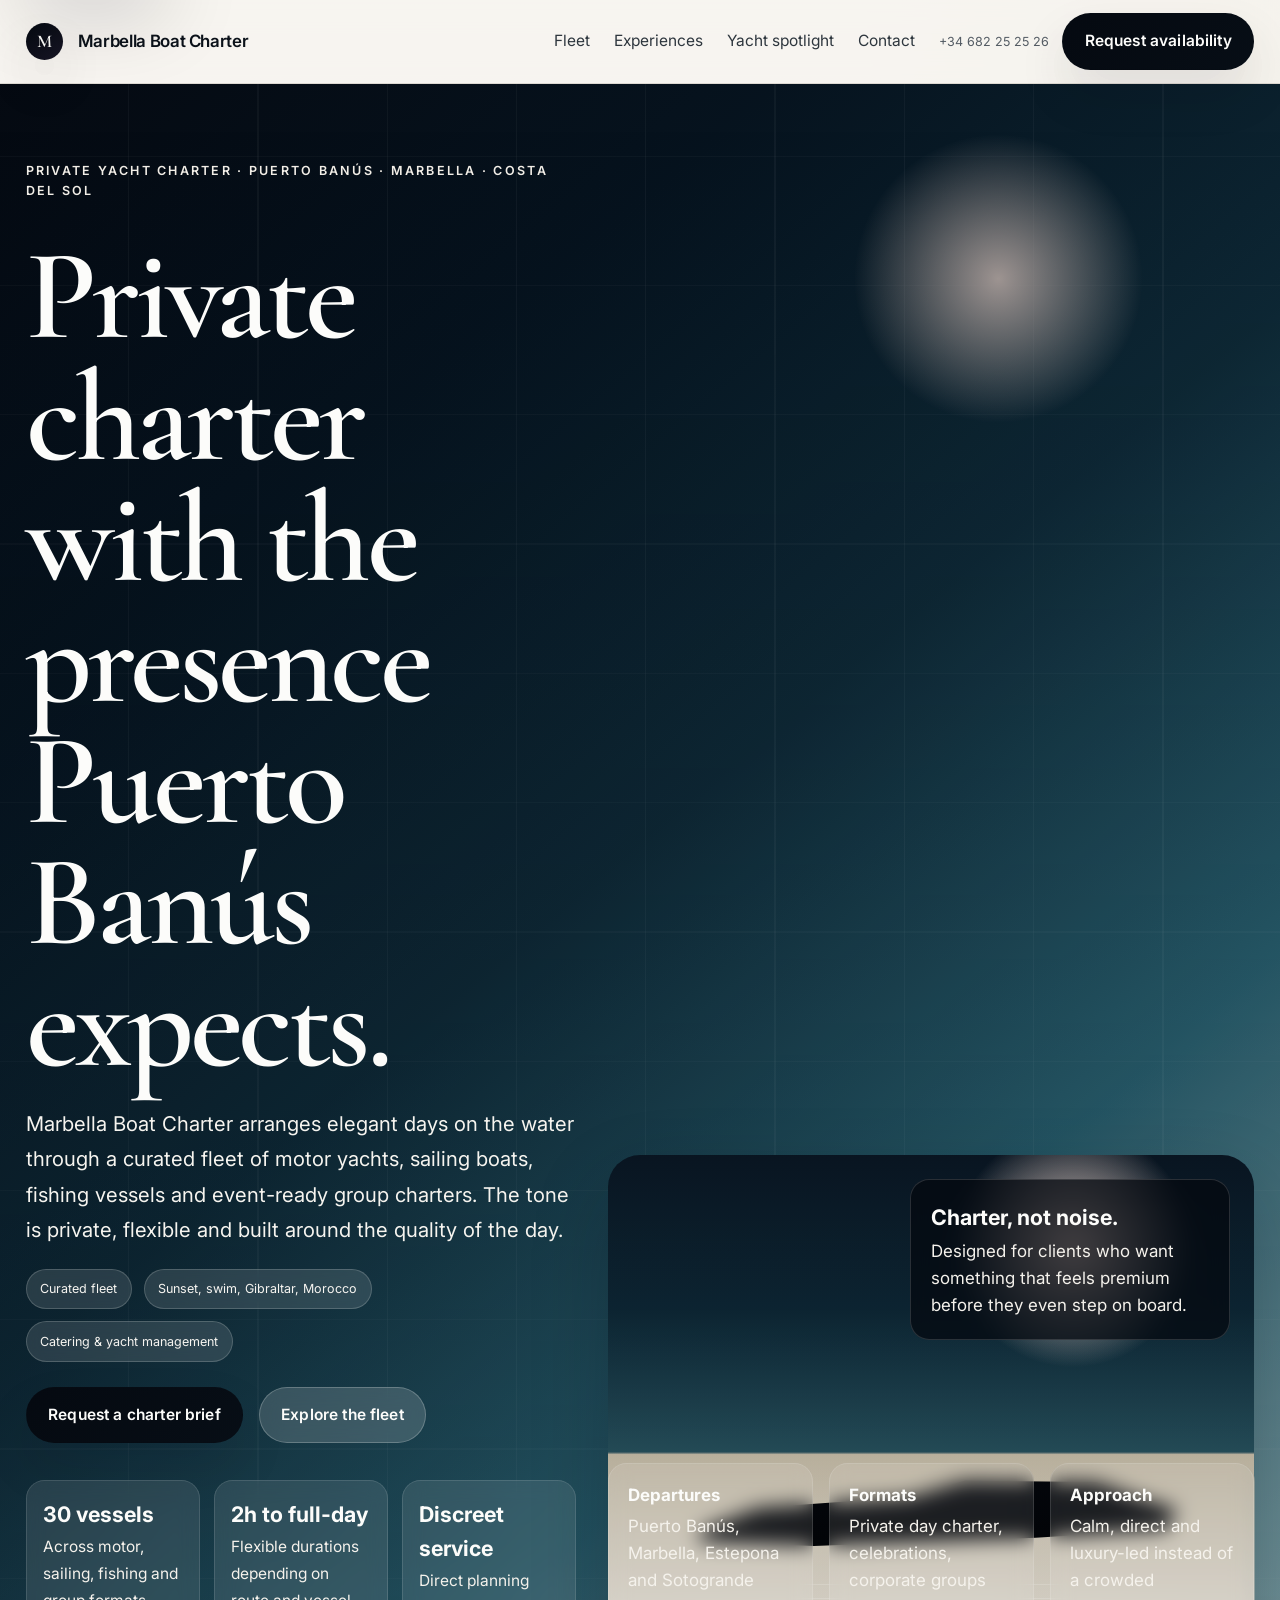
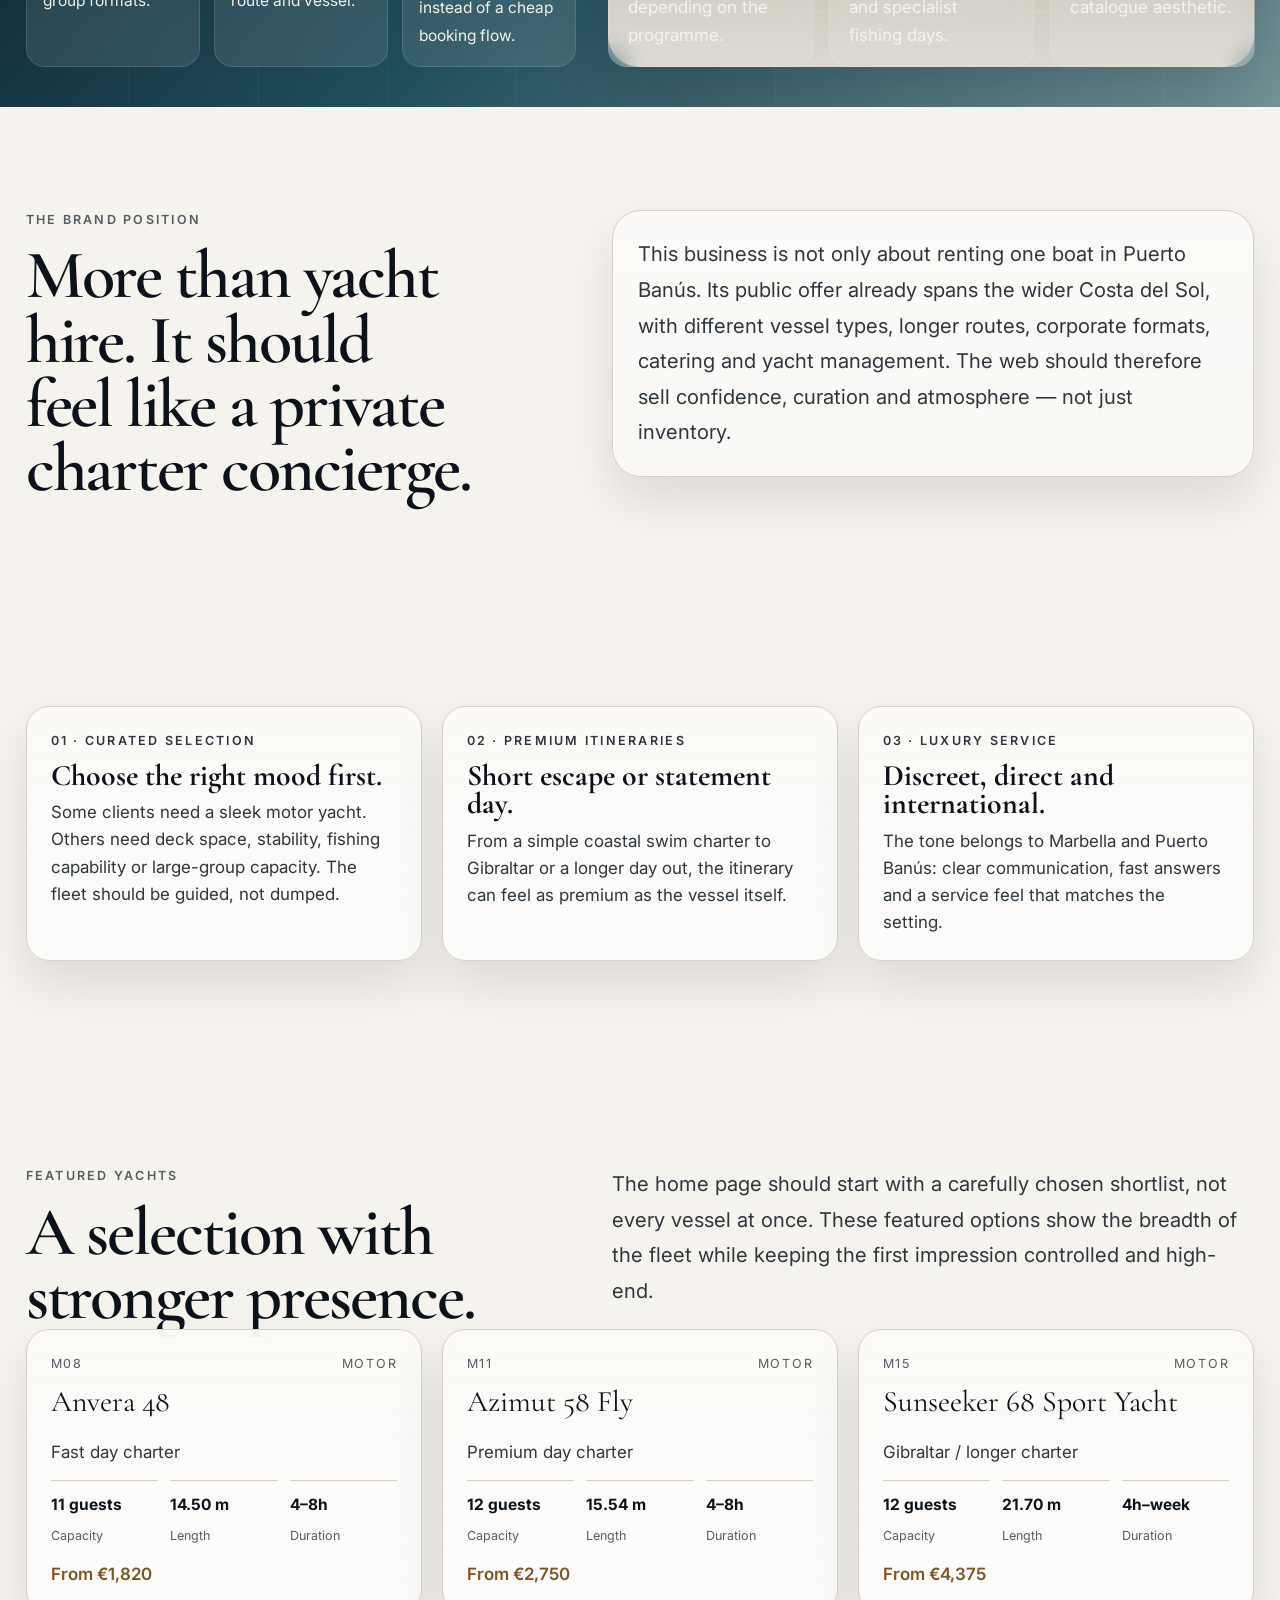
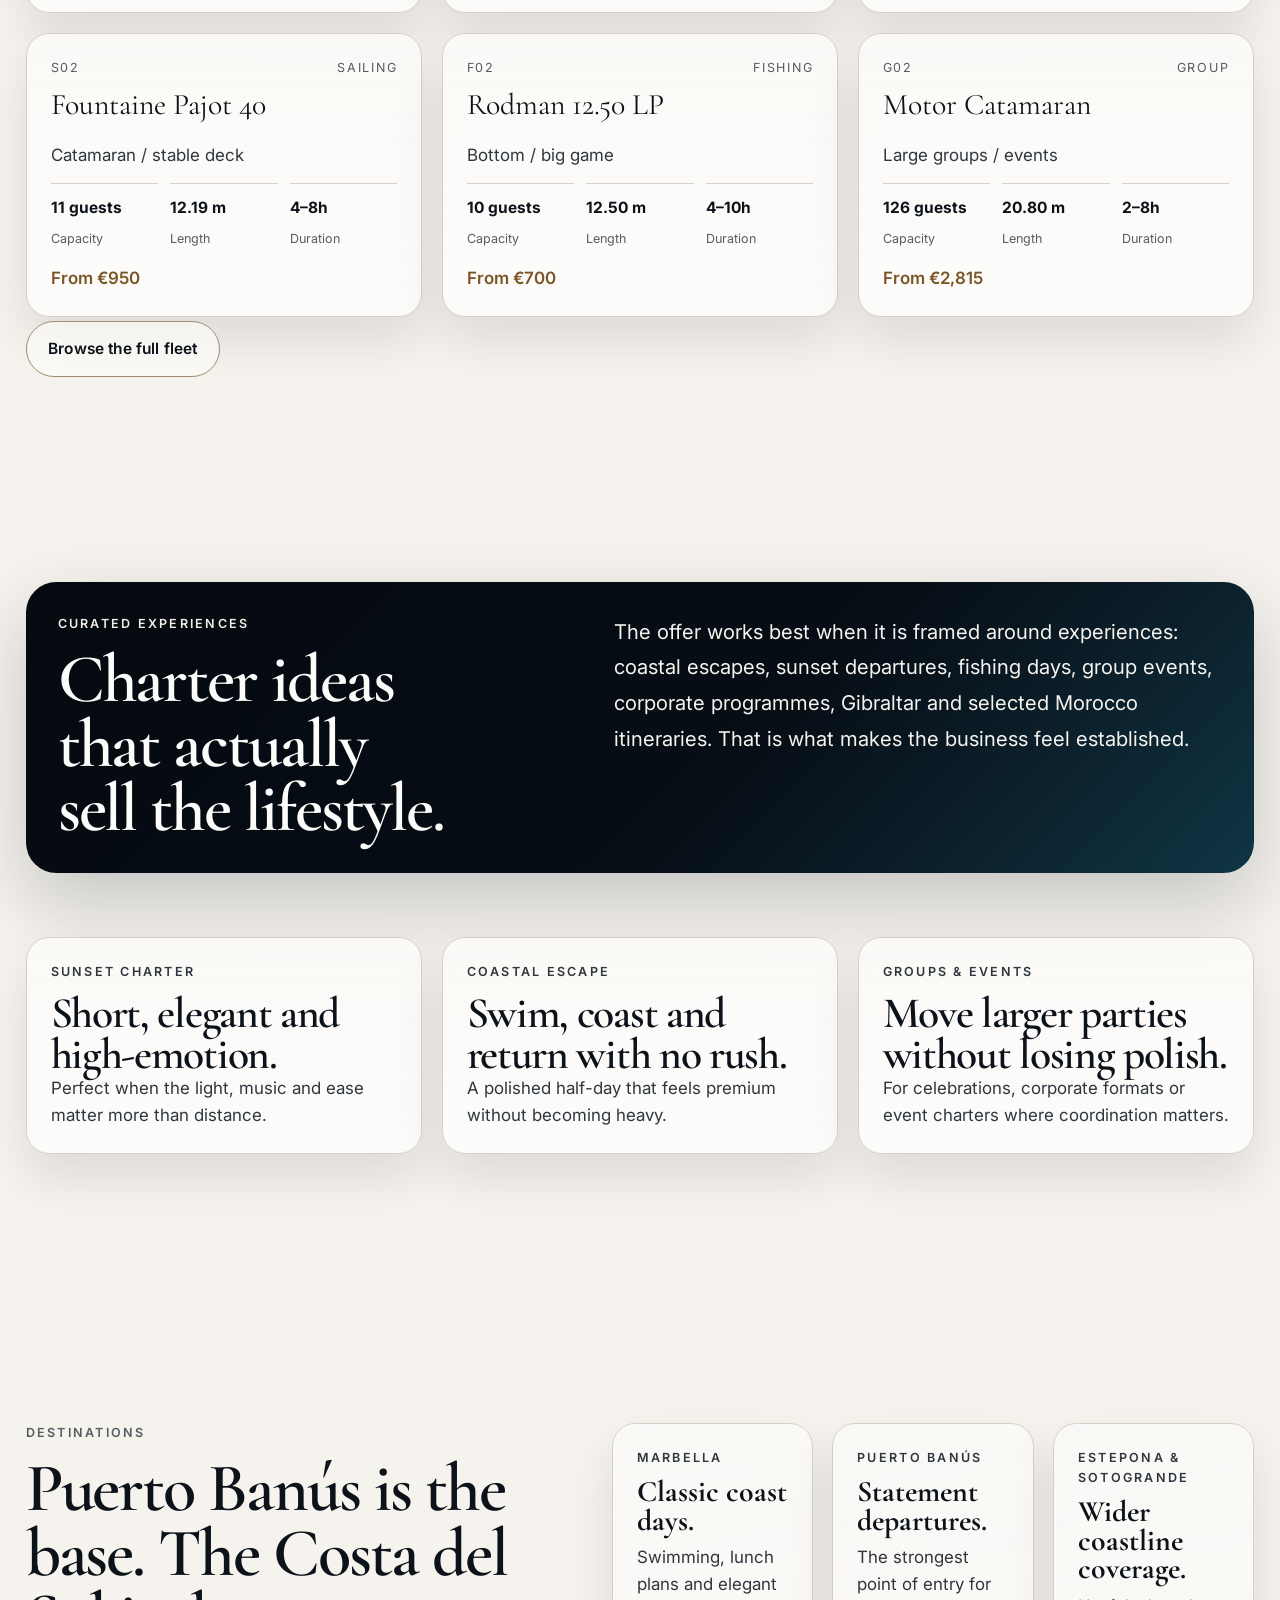
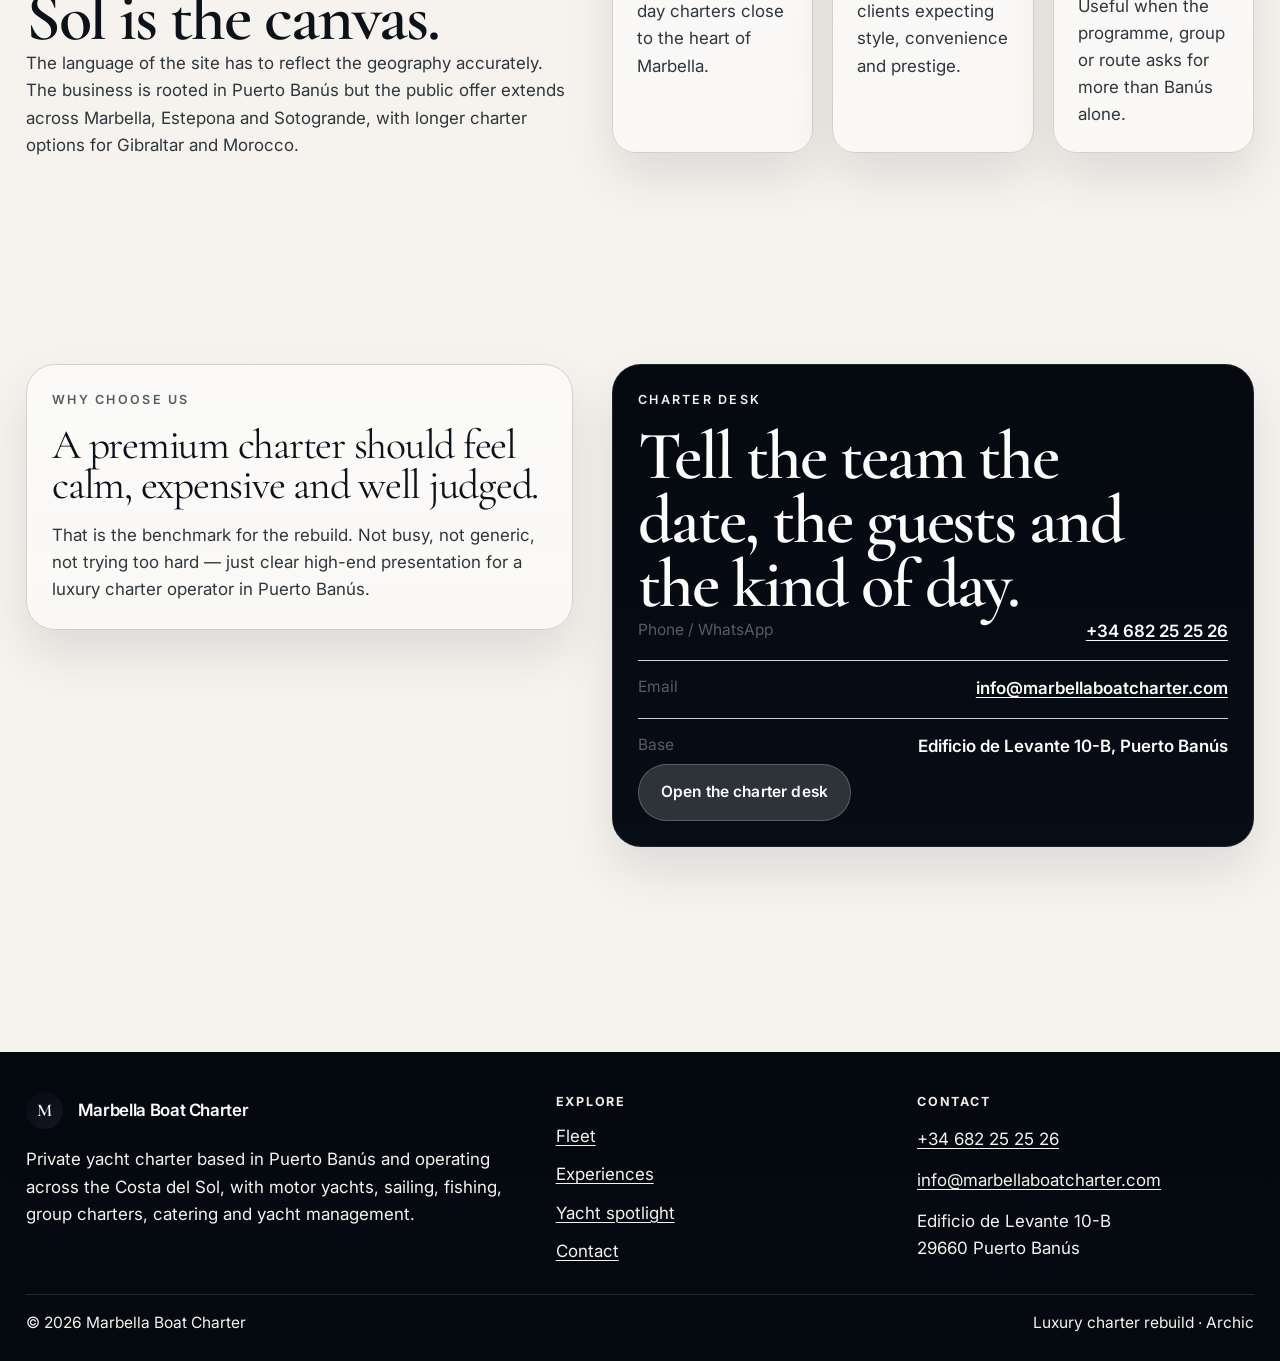
==== commit 5e297f74: "Ultra-luxury Marbella Boat Charter rebuild v1" ====
--- a/index.html
+++ b/index.html
@@ -3,11 +3,9 @@
 <head>
   <meta charset="utf-8">
   <meta name="viewport" content="width=device-width,initial-scale=1,viewport-fit=cover">
-  <title>Marbella Boat Charter — Private yacht charter across the Costa del Sol</title>
-  <meta name="description" content="Private yacht, sailing, fishing and group charters based in Puerto Banús and operating across Marbella, Estepona and Sotogrande. Curated charter planning with discreet service.">
-  <meta name="theme-color" content="#11131a">
-  <link rel="stylesheet" href="styles/foundation.css">
-  <link rel="stylesheet" href="styles/semantic-contract.css">
+  <title>Marbella Boat Charter — Private yacht charter across Puerto Banús and the Costa del Sol</title>
+  <meta name="description" content="Private yacht charter based in Puerto Banús and serving Marbella, Estepona and Sotogrande. Curated fleet, premium experiences and discreet charter planning.">
+  <meta name="theme-color" content="#10131a">
   <link rel="stylesheet" href="styles/brand.css">
   <link rel="stylesheet" href="styles/site.css">
   <script type="application/ld+json">
@@ -41,125 +39,123 @@
   </header>
 
   <main id="main">
-    <section class="hero-premium shell--wide" aria-labelledby="hero-title">
-      <div class="hero-premium__grid">
-        <div class="hero-premium__copy">
-          <div class="hero-premium__intro">
-            <p class="eyebrow">Private charter · Puerto Banús base · Costa del Sol coverage</p>
-            <h1 class="display display--hero" id="hero-title">The charter should feel expensive before you even step on board.</h1>
-            <p class="lead">Marbella Boat Charter arranges private yacht days, sailing charters, fishing departures and larger events with the kind of calm, discreet service that belongs to a premium destination.</p>
-            <div class="hero-badges">
-              <span class="hero-badge">Marbella · Puerto Banús · Estepona · Sotogrande</span>
-              <span class="hero-badge">Motor yachts · sailing · fishing · groups</span>
-              <span class="hero-badge">Tailored routes · catering · yacht management</span>
-            </div>
-            <div class="hero-actions">
-              <a class="btn" data-variant="primary" href="contact.html">Request a charter brief</a>
-              <a class="btn" data-variant="secondary" href="fleet.html">Explore the fleet</a>
-            </div>
+    <section class="hero">
+      <div class="hero__inner shell--wide">
+        <div class="hero__copy">
+          <p class="eyebrow eyebrow--light">Private yacht charter · Puerto Banús · Marbella · Costa del Sol</p>
+          <h1 class="display display--hero">Private charter with the presence Puerto Banús expects.</h1>
+          <p class="lead">Marbella Boat Charter arranges elegant days on the water through a curated fleet of motor yachts, sailing boats, fishing vessels and event-ready group charters. The tone is private, flexible and built around the quality of the day.</p>
+          <div class="hero__badges">
+            <span class="hero__badge">Curated fleet</span>
+            <span class="hero__badge">Sunset, swim, Gibraltar, Morocco</span>
+            <span class="hero__badge">Catering & yacht management</span>
           </div>
-          <div class="hero-note">
-            <p class="small">From an intimate two-hour escape to a full-day corporate charter, the right boat is chosen around the day you want — not pushed at you as a one-size-fits-all listing.</p>
-            <div class="trust-row">
-              <div class="trust-item"><strong>30</strong><span>Published vessels across four charter formats</span></div>
-              <div class="trust-item"><strong>2h–full day</strong><span>Flexible duration depending on route and vessel</span></div>
-              <div class="trust-item"><strong>Private & curated</strong><span>Discreet coordination, not mass-market booking flow</span></div>
-            </div>
+          <div class="hero__actions">
+            <a class="btn" data-variant="primary" href="contact.html">Request a charter brief</a>
+            <a class="btn" data-variant="ghost" href="fleet.html">Explore the fleet</a>
+          </div>
+          <div class="hero__meta">
+            <div><strong>30 vessels</strong><span>Across motor, sailing, fishing and group formats.</span></div>
+            <div><strong>2h to full-day</strong><span>Flexible durations depending on route and vessel.</span></div>
+            <div><strong>Discreet service</strong><span>Direct planning instead of a cheap booking flow.</span></div>
           </div>
         </div>
-
-        <div class="hero-premium__media" aria-hidden="true">
-          <div class="hero-overlay-card"><strong>Costa del Sol private charter</strong><p>Departures centred on Puerto Banús, with service across Marbella, Estepona, Sotogrande and selected longer itineraries.</p></div>
-          <div class="hero-horizon"></div>
-          <div class="hero-vessel"></div>
-          <div class="hero-sea-lines"><span></span><span></span><span></span><span></span></div>
-          <div class="hero-bottom-facts">
-            <div><strong>Discretion</strong><span>Private planning, useful recommendations, no friction.</span></div>
-            <div><strong>Selection</strong><span>Motor yachts, sailing, fishing and event vessels.</span></div>
-            <div><strong>Flexibility</strong><span>Sunset, swim, Gibraltar, Morocco and group formats.</span></div>
+        <div class="hero__visual" aria-hidden="true">
+          <div class="hero-scene">
+            <div class="hero-card"><strong>Charter, not noise.</strong><p>Designed for clients who want something that feels premium before they even step on board.</p></div>
+            <div class="hero-scene__vessel"></div>
+            <div class="hero-scene__water"><span></span><span></span><span></span><span></span></div>
+          </div>
+          <div class="hero-strip">
+            <div><strong>Departures</strong><p>Puerto Banús, Marbella, Estepona and Sotogrande depending on the programme.</p></div>
+            <div><strong>Formats</strong><p>Private day charter, celebrations, corporate groups and specialist fishing days.</p></div>
+            <div><strong>Approach</strong><p>Calm, direct and luxury-led instead of a crowded catalogue aesthetic.</p></div>
           </div>
         </div>
       </div>
     </section>
 
     <section class="section shell">
-      <div class="split-intro">
+      <div class="split">
         <div>
-          <p class="eyebrow">Why it feels higher-end</p>
-          <h2 class="display display--section">A premium charter is part fleet, part judgement, part atmosphere.</h2>
+          <p class="eyebrow">The brand position</p>
+          <h2 class="display display--section">More than yacht hire. It should feel like a private charter concierge.</h2>
         </div>
-        <div class="premium-panel">
-          <p class="lead">The original business already offers more than a simple yacht rental list: departures across the Costa del Sol, sailing days, fishing, group charters, catering and yacht management. The experience should therefore feel like a charter concierge, not a basic booking page.</p>
+        <div class="panel">
+          <p class="lead">This business is not only about renting one boat in Puerto Banús. Its public offer already spans the wider Costa del Sol, with different vessel types, longer routes, corporate formats, catering and yacht management. The web should therefore sell confidence, curation and atmosphere — not just inventory.</p>
         </div>
-      </div>
-      <div class="pillars">
-        <article class="pillar"><strong>Curated fleet</strong><p>The right vessel is matched to the mood, route and group size rather than treated as a commodity.</p></article>
-        <article class="pillar"><strong>Discreet service</strong><p>Planning is calm, direct and high-touch — the tone expected in Puerto Banús and Marbella.</p></article>
-        <article class="pillar"><strong>Real scope</strong><p>Motor yachts, sailing, fishing, groups, catering and yacht management all belong to the same offer.</p></article>
       </div>
     </section>
 
     <section class="section shell--wide">
-      <div class="signature-grid">
+      <div class="feature-grid">
+        <article class="feature-card"><p class="eyebrow">01 · Curated selection</p><strong>Choose the right mood first.</strong><p>Some clients need a sleek motor yacht. Others need deck space, stability, fishing capability or large-group capacity. The fleet should be guided, not dumped.</p></article>
+        <article class="feature-card"><p class="eyebrow">02 · Premium itineraries</p><strong>Short escape or statement day.</strong><p>From a simple coastal swim charter to Gibraltar or a longer day out, the itinerary can feel as premium as the vessel itself.</p></article>
+        <article class="feature-card"><p class="eyebrow">03 · Luxury service</p><strong>Discreet, direct and international.</strong><p>The tone belongs to Marbella and Puerto Banús: clear communication, fast answers and a service feel that matches the setting.</p></article>
+      </div>
+    </section>
+
+    <section class="section shell--wide">
+      <div class="fleet-intro">
         <div>
-          <p class="eyebrow">Collections</p>
-          <h2 class="display display--section">Choose the charter language first.</h2>
-          <p class="body-copy">Some clients want a sharp, elegant motor yacht. Others care about open deck space, fishing capability or the stability of a catamaran. The offer becomes much easier to navigate when it is framed as a collection, not a wall of cards.</p>
+          <p class="eyebrow">Featured yachts</p>
+          <h2 class="display display--section">A selection with stronger presence.</h2>
         </div>
-        <div class="collection-grid">
-          <article class="collection-card"><span class="collection-card__code">Collection I</span><h3 class="display display--card">Motor yachts</h3><p>For polished day charters, swimming, entertaining and longer cruising with the right degree of presence.</p></article>
-          <article class="collection-card"><span class="collection-card__code">Collection II</span><h3 class="display display--card">Sailing</h3><p>For guests who want the pace of the sea, a calmer rhythm and a more tactile experience of the coastline.</p></article>
-          <article class="collection-card"><span class="collection-card__code">Collection III</span><h3 class="display display--card">Fishing & groups</h3><p>For specialised days on the water, celebrations, corporate formats and larger headcounts.</p></article>
+        <p class="lead">The home page should start with a carefully chosen shortlist, not every vessel at once. These featured options show the breadth of the fleet while keeping the first impression controlled and high-end.</p>
+      </div>
+      <div class="selector-grid" data-home-vessels></div>
+      <div class="hero__actions"><a class="btn" data-variant="secondary" href="fleet.html">Browse the full fleet</a></div>
+    </section>
+
+    <section class="section shell--wide">
+      <div class="band">
+        <div class="split">
+          <div>
+            <p class="eyebrow eyebrow--light">Curated experiences</p>
+            <h2 class="display display--section">Charter ideas that actually sell the lifestyle.</h2>
+          </div>
+          <p class="lead">The offer works best when it is framed around experiences: coastal escapes, sunset departures, fishing days, group events, corporate programmes, Gibraltar and selected Morocco itineraries. That is what makes the business feel established.</p>
+        </div>
+      </div>
+      <div class="experience-grid section--tight">
+        <article class="experience-card"><p class="eyebrow">Sunset charter</p><h3 class="display display--card">Short, elegant and high-emotion.</h3><p>Perfect when the light, music and ease matter more than distance.</p></article>
+        <article class="experience-card"><p class="eyebrow">Coastal escape</p><h3 class="display display--card">Swim, coast and return with no rush.</h3><p>A polished half-day that feels premium without becoming heavy.</p></article>
+        <article class="experience-card"><p class="eyebrow">Groups & events</p><h3 class="display display--card">Move larger parties without losing polish.</h3><p>For celebrations, corporate formats or event charters where coordination matters.</p></article>
+      </div>
+    </section>
+
+    <section class="section shell--wide">
+      <div class="feature-split">
+        <div>
+          <p class="eyebrow">Destinations</p>
+          <h2 class="display display--section">Puerto Banús is the base. The Costa del Sol is the canvas.</h2>
+          <p class="body-copy">The language of the site has to reflect the geography accurately. The business is rooted in Puerto Banús but the public offer extends across Marbella, Estepona and Sotogrande, with longer charter options for Gibraltar and Morocco.</p>
+        </div>
+        <div class="destination-grid">
+          <article class="destination-card"><p class="eyebrow">Marbella</p><strong>Classic coast days.</strong><p>Swimming, lunch plans and elegant day charters close to the heart of Marbella.</p></article>
+          <article class="destination-card"><p class="eyebrow">Puerto Banús</p><strong>Statement departures.</strong><p>The strongest point of entry for clients expecting style, convenience and prestige.</p></article>
+          <article class="destination-card"><p class="eyebrow">Estepona & Sotogrande</p><strong>Wider coastline coverage.</strong><p>Useful when the programme, group or route asks for more than Banús alone.</p></article>
         </div>
       </div>
     </section>
 
-    <section class="section shell--wide" aria-labelledby="selection-title">
-      <div class="fleet-head">
-        <div>
-          <p class="eyebrow">Selected vessels</p>
-          <h2 class="display display--section" id="selection-title">A short curated selection.</h2>
-        </div>
-        <p class="lead">The fleet is broad, but a luxury site should not begin by overwhelming. These selected vessels establish the range — from short premium escapes to larger event formats.</p>
-      </div>
-      <div class="selection-grid" data-home-vessels></div>
-      <div class="hero-actions" style="margin-top:1.5rem"><a class="btn" data-variant="secondary" href="fleet.html">See the full fleet register</a></div>
-    </section>
-
-    <section class="section shell--wide">
-      <div class="experience-band">
-        <div>
-          <p class="eyebrow eyebrow--light">Curated experiences</p>
-          <h2 class="display display--section">From a simple sunset to a Gibraltar passage.</h2>
-        </div>
-        <p class="lead">Marbella Boat Charter’s offer goes well beyond “boat hire”. It includes coastal escapes, sunset departures, fishing days, group celebrations, corporate programmes, Gibraltar routes and selected Morocco itineraries — with catering and yacht management also part of the wider business.</p>
-      </div>
-      <div class="route-grid">
-        <article class="route-card"><div class="route-card__head"><span class="route-card__index">01 · Coastal escape</span><span class="small">2–4h</span></div><h3 class="display display--card">Swim, coast, relax.</h3><p>A shorter charter for couples, families or friends who want sea time without making the day too heavy.</p></article>
-        <article class="route-card"><div class="route-card__head"><span class="route-card__index">02 · Sunset charter</span><span class="small">Late afternoon</span></div><h3 class="display display--card">Light, music, ease.</h3><p>Best for a shorter elegant departure, simple route, drinks on board and excellent timing.</p></article>
-        <article class="route-card"><div class="route-card__head"><span class="route-card__index">03 · Corporate & groups</span><span class="small">4–8h</span></div><h3 class="display display--card">Move larger parties well.</h3><p>Coordinated programmes, multiple vessels when required and larger-capacity event options.</p></article>
-        <article class="route-card"><div class="route-card__head"><span class="route-card__index">04 · Further routes</span><span class="small">Longer day</span></div><h3 class="display display--card">Gibraltar or beyond.</h3><p>For guests wanting more distance, the day becomes a route decision as much as a boat decision.</p></article>
-      </div>
-    </section>
-
     <section class="section shell">
-      <div class="quote-panel">
-        <article class="quote-card">
-          <p class="eyebrow">What a premium brief sounds like</p>
-          <blockquote>“We want the right yacht, the right pace and none of the noise.”</blockquote>
-          <p>That is the tone the site should serve. Not bargain-hunting, not visual clutter, not a generic “luxury lifestyle” cliché — just confident curation.</p>
-          <cite>Archic direction for Marbella Boat Charter</cite>
+      <div class="cta-layout">
+        <article class="panel">
+          <p class="eyebrow">Why choose us</p>
+          <blockquote class="quote">A premium charter should feel calm, expensive and well judged.</blockquote>
+          <p class="body-copy">That is the benchmark for the rebuild. Not busy, not generic, not trying too hard — just clear high-end presentation for a luxury charter operator in Puerto Banús.</p>
         </article>
-        <div class="premium-panel premium-panel--dark">
-          <p class="eyebrow">Direct contact</p>
-          <h2 class="display display--section">Prefer to speak to someone directly?</h2>
-          <ul class="service-list">
+        <aside class="panel panel--dark">
+          <p class="eyebrow">Charter desk</p>
+          <h2 class="display display--section">Tell the team the date, the guests and the kind of day.</h2>
+          <ul class="service-lines">
             <li><span>Phone / WhatsApp</span><strong><a href="tel:+34682252526">+34 682 25 25 26</a></strong></li>
             <li><span>Email</span><strong><a href="mailto:info@marbellaboatcharter.com">info@marbellaboatcharter.com</a></strong></li>
-            <li><span>Office</span><strong>Edificio de Levante 10-B, 29660 Puerto Banús</strong></li>
+            <li><span>Base</span><strong>Edificio de Levante 10-B, Puerto Banús</strong></li>
           </ul>
-          <div class="hero-actions"><a class="btn" data-variant="ghost" href="contact.html">Open charter desk</a></div>
-        </div>
+          <div class="hero__actions"><a class="btn" data-variant="ghost" href="contact.html">Open the charter desk</a></div>
+        </aside>
       </div>
     </section>
   </main>
@@ -168,7 +164,7 @@
     <div class="shell footer-top">
       <div>
         <a class="brand-mark" href="index.html"><span class="brand-mark__sign" aria-hidden="true">M</span><span>Marbella Boat Charter</span></a>
-        <p class="footer-note">Private yacht charter based in Puerto Banús and operating across the Costa del Sol — with motor yachts, sailing, fishing, groups, catering and yacht management.</p>
+        <p class="footer-note">Private yacht charter based in Puerto Banús and operating across the Costa del Sol, with motor yachts, sailing, fishing, group charters, catering and yacht management.</p>
       </div>
       <nav class="footer-nav" aria-label="Explore">
         <strong>Explore</strong>
@@ -184,7 +180,7 @@
         <span>Edificio de Levante 10-B<br>29660 Puerto Banús</span>
       </div>
     </div>
-    <div class="shell footer-bottom"><span>© <span data-year></span> Marbella Boat Charter</span><span>Premium concept direction · Archic</span></div>
+    <div class="shell footer-bottom"><span>© <span data-year></span> Marbella Boat Charter</span><span>Luxury charter rebuild · Archic</span></div>
   </footer>
 
   <script type="module" src="scripts/site.js"></script>
--- a/styles/brand.css
+++ b/styles/brand.css
@@ -1,78 +1,73 @@
-/* ========================================================================== 
-   MARBELLA BOAT CHARTER — BRAND LAYER v0.3
-   Direction: Luxury editorial / private charter concierge
-   ========================================================================== */
 @import url('https://fonts.googleapis.com/css2?family=Cormorant+Garamond:wght@500;600;700&family=Inter:wght@400;500;600;700&display=swap');
 
 @layer archic.brand {
   :root {
-    --brand-night: oklch(14% 0.015 260);
-    --brand-night-soft: oklch(20% 0.018 255);
-    --brand-navy: oklch(24% 0.030 248);
-    --brand-sea: oklch(41% 0.050 226);
-    --brand-sea-soft: oklch(74% 0.032 215);
-    --brand-cream: oklch(96.5% 0.014 85);
-    --brand-stone: oklch(90% 0.018 84);
-    --brand-sand: oklch(82% 0.050 76);
-    --brand-gold: oklch(72% 0.090 76);
-    --brand-gold-deep: oklch(46% 0.085 66);
-    --brand-white: oklch(99% 0.002 90);
-    --brand-line: oklch(61% 0.028 80);
-    --brand-line-soft: oklch(85% 0.018 84);
-    --brand-error: oklch(42% 0.135 28);
-    --brand-error-bg: oklch(95% 0.014 28);
-    --brand-success: oklch(38% 0.070 156);
-    --brand-success-bg: oklch(95% 0.020 156);
-    --brand-warning: oklch(44% 0.075 79);
-    --brand-warning-bg: oklch(96% 0.025 79);
-    --brand-info: oklch(39% 0.070 220);
-    --brand-info-bg: oklch(95% 0.020 220);
 
-    --bg-primary: var(--brand-cream);
-    --bg-secondary: oklch(98% 0.008 88);
-    --bg-inverse: var(--brand-night);
+    --gutter: clamp(1rem, 2vw, 2rem);
+    --z-raised: 10;
+    --z-header: 200;
+    --z-max: 900;
+    --focus-width: 2px;
+    --focus-offset: 2px;
+    --border-thin: 1px;
+    --brand-ink: oklch(14% 0.018 255);
+    --brand-ink-soft: oklch(19% 0.02 252);
+    --brand-navy: oklch(24% 0.03 240);
+    --brand-sea: oklch(38% 0.05 225);
+    --brand-aqua: oklch(72% 0.05 210);
+    --brand-sand: oklch(86% 0.03 85);
+    --brand-ivory: oklch(96.5% 0.008 85);
+    --brand-white: oklch(99% 0.002 85);
+    --brand-gold: oklch(71% 0.08 75);
+    --brand-gold-deep: oklch(48% 0.08 70);
+    --brand-line: oklch(60% 0.02 80);
+    --brand-line-soft: oklch(82% 0.016 84);
+
+    --bg-primary: var(--brand-ivory);
+    --bg-secondary: oklch(98.2% 0.005 88);
+    --bg-inverse: var(--brand-ink);
     --surface: var(--brand-white);
-    --surface-hover: oklch(94.5% 0.018 83);
-    --surface-sunken: oklch(93% 0.010 84);
-    --surface-overlay: oklch(98% 0.008 88 / 0.94);
-    --scrim: oklch(11% 0.020 258 / 0.74);
+    --surface-2: oklch(97.4% 0.007 86);
+    --surface-hover: oklch(94.8% 0.012 84);
 
-    --text-primary: oklch(19% 0.020 260);
-    --text-secondary: oklch(32% 0.018 250);
-    --text-muted: oklch(46% 0.016 250);
-    --text-inverse: var(--brand-cream);
-    --text-on-media: var(--brand-white);
+    --surface-sunken: oklch(94.8% 0.01 85);
+    --status-error: oklch(52% 0.18 25);
+    --status-error-bg: oklch(96% 0.018 25);
+    --status-success: oklch(50% 0.12 155);
+    --status-success-bg: oklch(96% 0.03 155);
+    --status-warning: oklch(44% 0.07 80);
+    --status-warning-bg: oklch(96% 0.018 85);
+    --status-info: oklch(52% 0.11 240);
+    --status-info-bg: oklch(96% 0.014 230);
+    --surface-overlay: oklch(99% 0.003 85 / 0.84);
+    --scrim: oklch(10% 0.02 255 / 0.72);
+
+    --text-primary: oklch(18% 0.02 255);
+    --text-secondary: oklch(33% 0.018 248);
+    --text-muted: oklch(47% 0.016 248);
+    --text-inverse: var(--brand-ivory);
+    --text-link: oklch(25% 0.03 240);
+    --text-link-hover: var(--brand-ink);
     --text-accent: var(--brand-gold-deep);
-    --text-link: oklch(26% 0.030 246);
-    --text-link-hover: var(--brand-night);
 
-    --border-subtle: color-mix(in oklch, var(--brand-line-soft) 82%, white);
-    --border-strong: color-mix(in oklch, var(--brand-line) 85%, white);
-    --border-interactive: color-mix(in oklch, var(--brand-gold-deep) 78%, var(--brand-line));
+    --border-subtle: color-mix(in oklch, var(--brand-line-soft) 78%, white);
+    --border-strong: color-mix(in oklch, var(--brand-line) 68%, white);
+    --border-interactive: color-mix(in oklch, var(--brand-gold-deep) 70%, var(--brand-line));
     --border-focus: var(--brand-gold-deep);
 
-    --interactive: var(--brand-night);
-    --interactive-hover: oklch(18% 0.020 260);
-    --interactive-active: oklch(12% 0.018 260);
-    --interactive-disabled: oklch(79% 0.010 218);
+    --interactive: var(--brand-ink);
+    --interactive-hover: oklch(17% 0.02 255);
+    --interactive-active: oklch(12% 0.015 255);
+    --interactive-disabled: oklch(80% 0.008 245);
     --on-interactive: var(--brand-white);
-    --on-interactive-disabled: oklch(45% 0.016 218);
+    --on-interactive-disabled: oklch(48% 0.01 245);
     --interactive-secondary: transparent;
-    --interactive-secondary-hover: color-mix(in oklch, var(--brand-sand) 18%, transparent);
-    --on-interactive-secondary: var(--brand-night);
+    --interactive-secondary-hover: color-mix(in oklch, var(--brand-gold) 12%, transparent);
+    --on-interactive-secondary: var(--brand-ink);
 
     --focus: var(--brand-gold-deep);
     --focus-ring-width: var(--focus-width);
     --focus-ring-offset: var(--focus-offset);
-
-    --status-error: var(--brand-error);
-    --status-error-bg: var(--brand-error-bg);
-    --status-success: var(--brand-success);
-    --status-success-bg: var(--brand-success-bg);
-    --status-warning: var(--brand-warning);
-    --status-warning-bg: var(--brand-warning-bg);
-    --status-info: var(--brand-info);
-    --status-info-bg: var(--brand-info-bg);
 
     --font-display: 'Cormorant Garamond', Georgia, serif;
     --font-body: 'Inter', Arial, sans-serif;
@@ -84,28 +79,28 @@
 
     --fs-2xs: clamp(0.68rem, 0.67rem + 0.03vw, 0.74rem);
     --fs-xs: clamp(0.74rem, 0.72rem + 0.08vw, 0.82rem);
-    --fs-sm: clamp(0.9rem, 0.87rem + 0.10vw, 0.98rem);
+    --fs-sm: clamp(0.92rem, 0.89rem + 0.10vw, 1rem);
     --fs-md: clamp(1rem, 0.98rem + 0.10vw, 1.08rem);
-    --fs-lg: clamp(1.18rem, 1.11rem + 0.28vw, 1.38rem);
-    --fs-xl: clamp(1.54rem, 1.38rem + 0.60vw, 1.98rem);
-    --fs-2xl: clamp(2.1rem, 1.78rem + 1.20vw, 3rem);
-    --fs-3xl: clamp(3rem, 2.36rem + 2.40vw, 4.75rem);
-    --fs-4xl: clamp(4.25rem, 3rem + 4.6vw, 7.6rem);
-    --fs-5xl: clamp(5.3rem, 3.55rem + 6.7vw, 10.2rem);
+    --fs-lg: clamp(1.18rem, 1.10rem + 0.3vw, 1.4rem);
+    --fs-xl: clamp(1.54rem, 1.38rem + 0.6vw, 2rem);
+    --fs-2xl: clamp(2.15rem, 1.84rem + 1.10vw, 3rem);
+    --fs-3xl: clamp(3rem, 2.28rem + 2.5vw, 4.9rem);
+    --fs-4xl: clamp(4rem, 2.95rem + 4vw, 6.9rem);
+    --fs-5xl: clamp(4.9rem, 3.5rem + 5.7vw, 8.9rem);
 
     --radius-control: 999px;
-    --radius-container: 1.75rem;
-    --radius-media: 1.75rem;
+    --radius-container: 1.8rem;
+    --radius-media: 1.8rem;
     --radius-pill: 999px;
     --border-width-control: var(--border-thin);
     --border-width-container: var(--border-thin);
     --border-width-divider: var(--border-thin);
-    --elevation-raised: 0 24px 50px oklch(15% 0.025 258 / 0.10);
-    --elevation-overlay: 0 28px 70px oklch(14% 0.025 258 / 0.18);
-    --elevation-dialog: 0 35px 90px oklch(14% 0.025 258 / 0.24);
+    --elevation-raised: 0 24px 50px oklch(14% 0.024 255 / 0.10);
+    --elevation-overlay: 0 30px 80px oklch(14% 0.024 255 / 0.20);
+    --elevation-dialog: 0 36px 90px oklch(14% 0.024 255 / 0.26);
 
     --control-height-sm: 40px;
-    --control-height-md: 50px;
+    --control-height-md: 52px;
     --control-height-lg: 58px;
     --control-pad-x: 1.1rem;
     --control-pad-y: 0.8rem;
@@ -121,12 +116,5 @@
     --motion-ease: cubic-bezier(.2,.72,.2,1);
     --motion-ease-exit: cubic-bezier(.5,0,1,1);
     --motion-stagger: 55ms;
-
-    --media-filter: saturate(.92) contrast(1.05);
-    --media-filter-hover: saturate(1) contrast(1.05);
-    --media-scrim: linear-gradient(180deg, transparent 32%, oklch(13% 0.024 258 / .78) 100%);
-    --media-ratio-hero: 16 / 10;
-    --media-ratio-card: 4 / 3;
-    --media-ratio-mobile: 4 / 5;
   }
 }
--- a/styles/site.css
+++ b/styles/site.css
@@ -3,141 +3,114 @@
   html { scroll-behavior: smooth; }
   body {
     margin: 0;
-    background:
-      radial-gradient(circle at top left, color-mix(in oklch, var(--brand-sand) 18%, transparent) 0, transparent 28rem),
-      linear-gradient(180deg, oklch(98.6% 0.006 88) 0%, var(--bg-primary) 24rem, var(--bg-primary) 100%);
-    color: var(--text-primary);
     font-family: var(--font-body);
     font-size: var(--fs-md);
     line-height: 1.6;
+    color: var(--text-primary);
+    background:
+      radial-gradient(circle at top right, color-mix(in oklch, var(--brand-gold) 12%, transparent) 0, transparent 24rem),
+      linear-gradient(180deg, oklch(98.8% 0.004 85) 0%, var(--bg-primary) 24rem, var(--bg-primary) 100%);
     -webkit-font-smoothing: antialiased;
     text-rendering: optimizeLegibility;
   }
 
-  a { color: inherit; text-decoration-thickness: .06em; text-underline-offset: .18em; }
   img { display: block; max-width: 100%; }
-  button, input, select, textarea { font: inherit; }
-
-  ::selection { background: var(--brand-gold); color: var(--brand-night); }
-
-  .visually-hidden {
-    position: absolute !important;
-    width: 1px; height: 1px;
-    margin: -1px; padding: 0; border: 0;
-    overflow: hidden; clip: rect(0 0 0 0); white-space: nowrap;
-  }
+  a { color: inherit; text-decoration-thickness: .06em; text-underline-offset: .16em; }
+  button, input, textarea, select { font: inherit; }
+  ::selection { background: var(--brand-gold); color: var(--brand-ink); }
 
   .skip-link {
     position: fixed;
     left: 1rem;
     top: 1rem;
     z-index: var(--z-max);
-    transform: translateY(-180%);
-    background: var(--brand-night);
-    color: var(--brand-white);
-    padding: .8rem 1rem;
+    transform: translateY(-170%);
+    background: var(--brand-ink);
+    color: var(--brand-white);
+    padding: .7rem 1rem;
     border-radius: 999px;
     text-decoration: none;
     box-shadow: var(--elevation-overlay);
   }
   .skip-link:focus { transform: none; }
 
-  .shell,
-  .shell--wide {
-    width: min(100% - 2 * var(--gutter), 90rem);
-    margin-inline: auto;
-  }
-  .shell--wide { width: min(100% - 2 * var(--gutter), 104rem); }
-
+  .shell { width: min(100% - 2 * var(--gutter), 88rem); margin-inline: auto; }
+  .shell--wide { width: min(100% - 2 * var(--gutter), 102rem); margin-inline: auto; }
   .section { padding-block: clamp(4.5rem, 8vw, 8rem); }
   .section--tight { padding-block: clamp(3rem, 5vw, 4.5rem); }
-  .section--airy { padding-block: clamp(6rem, 9vw, 9rem); }
-
-  .eyebrow,
-  .kicker {
+
+  .eyebrow {
     margin: 0 0 .9rem;
+    color: var(--text-muted);
     font-family: var(--font-functional);
     font-size: var(--fs-xs);
     font-weight: 600;
     text-transform: uppercase;
     letter-spacing: .18em;
-    color: var(--text-muted);
-  }
-  .eyebrow--light { color: color-mix(in oklch, var(--brand-cream) 78%, var(--brand-sand)); }
+  }
+  .eyebrow--light { color: color-mix(in oklch, var(--brand-white) 70%, var(--brand-sand)); }
 
   .display {
     margin: 0;
     font-family: var(--font-display);
     font-weight: var(--weight-display);
-    line-height: .92;
-    letter-spacing: -.035em;
+    line-height: .94;
+    letter-spacing: -.03em;
     text-wrap: balance;
   }
-  .display--hero { font-size: var(--fs-5xl); max-width: 11ch; }
-  .display--section { font-size: var(--fs-3xl); max-width: 12ch; }
+  .display--hero { font-size: var(--fs-5xl); }
+  .display--xl { font-size: var(--fs-4xl); }
+  .display--section { font-size: var(--fs-3xl); }
   .display--card { font-size: var(--fs-2xl); }
 
   .lead {
     margin: 0;
-    font-size: clamp(1.05rem, 1rem + .35vw, 1.3rem);
-    line-height: 1.7;
+    font-size: clamp(1.04rem, 1rem + .34vw, 1.28rem);
+    line-height: 1.75;
     color: var(--text-secondary);
     max-width: 44rem;
   }
-  .body-copy { color: var(--text-secondary); max-width: 46rem; }
-  .small, .micro {
-    margin: 0;
-    color: var(--text-muted);
-    font-size: var(--fs-sm);
-  }
+  .body-copy { margin: 0; color: var(--text-secondary); }
+  .small { margin: 0; color: var(--text-muted); font-size: var(--fs-sm); }
 
   .btn {
     display: inline-flex;
     align-items: center;
     justify-content: center;
-    gap: .65rem;
+    gap: .6rem;
     min-height: var(--control-height-md);
-    padding: .9rem 1.35rem;
+    padding: .92rem 1.35rem;
     border: 1px solid transparent;
     border-radius: 999px;
     font-size: var(--fs-sm);
     font-weight: 600;
-    letter-spacing: .02em;
+    letter-spacing: .01em;
     text-decoration: none;
     cursor: pointer;
-    transition:
-      background-color var(--motion-local) var(--motion-ease),
-      color var(--motion-local) var(--motion-ease),
-      border-color var(--motion-local) var(--motion-ease),
-      transform var(--motion-local) var(--motion-ease),
-      box-shadow var(--motion-local) var(--motion-ease);
+    transition: transform var(--motion-local) var(--motion-ease), background-color var(--motion-local) var(--motion-ease), border-color var(--motion-local) var(--motion-ease), color var(--motion-local) var(--motion-ease), box-shadow var(--motion-local) var(--motion-ease);
   }
   .btn:hover { transform: translateY(-1px); }
   .btn:focus-visible,
-  .nav a:focus-visible,
-  .header-contact a:focus-visible,
-  .site-link:focus-visible,
+  a:focus-visible,
   input:focus-visible,
+  textarea:focus-visible,
   select:focus-visible,
-  textarea:focus-visible,
   button:focus-visible {
     outline: none;
     box-shadow: 0 0 0 3px color-mix(in oklch, var(--brand-gold) 30%, transparent), 0 0 0 1px var(--border-focus);
   }
   .btn[data-variant="primary"] {
-    background: linear-gradient(135deg, var(--brand-night) 0%, color-mix(in oklch, var(--brand-night) 86%, var(--brand-navy)) 100%);
+    background: linear-gradient(135deg, var(--brand-ink) 0%, color-mix(in oklch, var(--brand-ink) 80%, var(--brand-navy)) 100%);
     color: var(--brand-white);
     box-shadow: var(--elevation-raised);
   }
-  .btn[data-variant="primary"]:hover { background: linear-gradient(135deg, var(--brand-night-soft), var(--brand-night)); }
   .btn[data-variant="secondary"] {
-    background: transparent;
+    background: color-mix(in oklch, var(--brand-white) 70%, transparent);
     color: var(--text-primary);
-    border-color: color-mix(in oklch, var(--brand-line) 65%, var(--brand-gold));
-  }
-  .btn[data-variant="secondary"]:hover { background: color-mix(in oklch, var(--brand-sand) 10%, white); }
+    border-color: color-mix(in oklch, var(--brand-gold) 45%, var(--brand-line));
+  }
   .btn[data-variant="ghost"] {
-    background: color-mix(in oklch, var(--brand-white) 64%, transparent);
+    background: color-mix(in oklch, var(--brand-white) 16%, transparent);
     color: var(--brand-white);
     border-color: color-mix(in oklch, var(--brand-white) 22%, transparent);
     backdrop-filter: blur(10px);
@@ -148,23 +121,20 @@
     background: transparent;
     color: var(--text-primary);
   }
-  .btn[data-variant="text"]::after {
-    content: '↗';
-    color: var(--brand-gold-deep);
-  }
+  .btn[data-variant="text"]::after { content: '↗'; color: var(--brand-gold-deep); }
 
   .site-header {
     position: sticky;
     top: 0;
     z-index: var(--z-header);
     backdrop-filter: blur(14px);
-    background: color-mix(in oklch, var(--brand-cream) 82%, transparent);
+    background: color-mix(in oklch, var(--brand-ivory) 82%, transparent);
     border-bottom: 1px solid color-mix(in oklch, var(--brand-line-soft) 55%, transparent);
   }
   .site-header__inner {
-    min-height: 5.5rem;
-    display: grid;
-    grid-template-columns: minmax(13rem, 1fr) auto auto;
+    min-height: 5.2rem;
+    display: grid;
+    grid-template-columns: minmax(14rem, 1fr) auto auto;
     gap: 1.5rem;
     align-items: center;
   }
@@ -177,10 +147,12 @@
     letter-spacing: -.02em;
   }
   .brand-mark__sign {
-    width: 2.35rem; height: 2.35rem;
-    display: grid; place-items: center;
+    width: 2.35rem;
+    height: 2.35rem;
+    display: grid;
+    place-items: center;
     border-radius: 999px;
-    background: linear-gradient(145deg, var(--brand-night) 0%, color-mix(in oklch, var(--brand-night) 75%, var(--brand-gold-deep)) 100%);
+    background: linear-gradient(145deg, var(--brand-ink) 0%, color-mix(in oklch, var(--brand-ink) 80%, var(--brand-gold-deep)) 100%);
     color: var(--brand-white);
     font-family: var(--font-display);
     font-size: 1.12rem;
@@ -188,7 +160,7 @@
   }
   .nav {
     display: flex;
-    gap: 1.4rem;
+    gap: 1.5rem;
     align-items: center;
   }
   .nav a,
@@ -202,7 +174,9 @@
   .mobile-nav a::after {
     content: '';
     position: absolute;
-    left: 0; right: 0; bottom: -.4rem;
+    left: 0;
+    right: 0;
+    bottom: -.38rem;
     height: 1px;
     background: var(--brand-gold-deep);
     transform: scaleX(0);
@@ -213,23 +187,13 @@
   .nav a[aria-current="page"]::after,
   .mobile-nav a:hover::after,
   .mobile-nav a[aria-current="page"]::after { transform: scaleX(1); }
-  .header-actions {
-    display: flex;
-    align-items: center;
-    gap: .8rem;
-  }
-  .header-contact {
-    display: inline-flex;
-    align-items: center;
-    gap: .8rem;
-    margin-right: .35rem;
-    color: var(--text-muted);
-    font-size: var(--fs-xs);
-  }
-  .header-contact a { text-decoration: none; color: inherit; }
+  .header-actions { display: flex; align-items: center; gap: .8rem; }
+  .header-contact { color: var(--text-muted); font-size: var(--fs-xs); }
+  .header-contact a { text-decoration: none; }
   .menu-toggle {
     display: none;
-    width: 2.9rem; height: 2.9rem;
+    width: 2.85rem;
+    height: 2.85rem;
     border-radius: 999px;
     border: 1px solid color-mix(in oklch, var(--brand-line) 65%, var(--brand-gold));
     background: var(--surface);
@@ -237,438 +201,505 @@
   }
   .mobile-nav {
     display: none;
-    padding: .75rem var(--gutter) 1.2rem;
+    padding: .8rem var(--gutter) 1.2rem;
     border-top: 1px solid var(--border-subtle);
-    background: color-mix(in oklch, var(--brand-cream) 88%, transparent);
+    background: color-mix(in oklch, var(--brand-ivory) 86%, transparent);
   }
   .mobile-nav[data-open="true"] { display: grid; gap: .95rem; }
 
-  .hero-premium {
-    padding: clamp(1.5rem, 3vw, 2.5rem) 0 clamp(4rem, 7vw, 6rem);
-  }
-  .hero-premium__grid {
-    display: grid;
-    grid-template-columns: minmax(0, 1.05fr) minmax(0, .95fr);
-    gap: 1.6rem;
-    align-items: stretch;
-  }
-  .hero-premium__copy,
-  .hero-premium__media {
-    border-radius: calc(var(--radius-container) + .25rem);
-    overflow: hidden;
-    min-height: min(48rem, calc(100svh - 10rem));
-  }
-  .hero-premium__copy {
-    padding: clamp(2rem, 4vw, 4rem);
+  .hero {
+    position: relative;
+    overflow: clip;
     background:
-      linear-gradient(180deg, color-mix(in oklch, var(--brand-white) 72%, transparent), color-mix(in oklch, var(--brand-white) 88%, var(--brand-sand) 10%));
-    border: 1px solid color-mix(in oklch, var(--brand-line-soft) 78%, transparent);
-    box-shadow: var(--elevation-raised);
+      linear-gradient(140deg, oklch(14% 0.02 255) 0%, oklch(18% 0.03 246) 24%, oklch(26% 0.04 234) 48%, oklch(44% 0.06 220) 72%, oklch(72% 0.04 206) 100%);
+    color: var(--brand-white);
+  }
+  .hero::before {
+    content: '';
+    position: absolute;
+    inset: 0;
+    background:
+      radial-gradient(circle at 78% 12%, color-mix(in oklch, var(--brand-gold) 40%, white) 0, transparent 9rem),
+      linear-gradient(180deg, transparent 0%, oklch(8% 0.015 255 / .20) 100%),
+      repeating-linear-gradient(90deg, transparent 0 8rem, oklch(100% 0 0 / .06) 8rem 8.08rem),
+      repeating-linear-gradient(0deg, transparent 0 8rem, oklch(100% 0 0 / .04) 8rem 8.08rem);
+    opacity: .65;
+  }
+  .hero__inner {
+    position: relative;
+    z-index: var(--z-raised);
+    min-height: min(54rem, calc(100svh - 5.2rem));
+    display: grid;
+    grid-template-columns: minmax(0, .92fr) minmax(0, 1.08fr);
+    gap: 2rem;
+    align-items: end;
+    padding-block: clamp(4.5rem, 6vw, 6rem) clamp(2.5rem, 3vw, 3rem);
+  }
+  .hero__copy {
+    display: grid;
+    gap: 1.3rem;
+    max-width: 38rem;
+  }
+  .hero__copy .lead { color: color-mix(in oklch, var(--brand-white) 82%, var(--brand-sand)); }
+  .hero__badges {
     display: flex;
-    flex-direction: column;
-    justify-content: space-between;
-  }
-  .hero-premium__intro { display: grid; gap: 1.4rem; }
-  .hero-badges {
-    display: flex; flex-wrap: wrap; gap: .75rem;
-  }
-  .hero-badge {
-    display: inline-flex;
-    align-items: center;
-    gap: .55rem;
-    padding: .55rem .85rem;
+    flex-wrap: wrap;
+    gap: .75rem;
+  }
+  .hero__badge {
+    padding: .58rem .85rem;
     border-radius: 999px;
-    background: color-mix(in oklch, var(--brand-white) 60%, var(--brand-sand) 18%);
-    color: var(--text-secondary);
+    background: color-mix(in oklch, var(--brand-white) 12%, transparent);
+    border: 1px solid color-mix(in oklch, var(--brand-white) 18%, transparent);
+    color: color-mix(in oklch, var(--brand-white) 86%, var(--brand-sand));
     font-size: var(--fs-xs);
-    border: 1px solid color-mix(in oklch, var(--brand-line-soft) 85%, transparent);
-  }
-  .hero-badge::before {
-    content: '';
-    width: .36rem; height: .36rem; border-radius: 999px; background: var(--brand-gold-deep);
-  }
-  .hero-actions { display: flex; flex-wrap: wrap; gap: .95rem; margin-top: .4rem; }
-  .hero-note { display: grid; gap: 1rem; }
-  .trust-row {
+    backdrop-filter: blur(8px);
+  }
+  .hero__actions { display: flex; flex-wrap: wrap; gap: .95rem; margin-top: .25rem; }
+  .hero__meta {
     display: grid;
     grid-template-columns: repeat(3, minmax(0, 1fr));
     gap: .9rem;
-    margin-top: 1.6rem;
-  }
-  .trust-item { padding-top: .9rem; border-top: 1px solid var(--border-subtle); }
-  .trust-item strong { display: block; font-size: var(--fs-lg); font-weiY�-�-�-�X\��[�X��-�N�-�M\�[N�B�-�-�\�-Z][H-�[�-���܎�-�\�-K]^--[]]Y
-N��۝-\�^�N�-�\�-KY��\�JN�B��-�\��\-�[Z][W��YYXH--��][ێ�-�[]]�N�X��ܛ�[���[�X\�YܘYY[�
--N-Y����
--M�H--�-�-�M�H-	K���
--�IH--�-��-�-�H-�	K���
--�IH--�-�H-���H-M	K���
--N	H--�-MH-���H-�	K���
--�H--�-�-�H-�-��K���
-MIH--�-MH-�H-L-	JN��-\�Y�Έ-�\�-KY[]�][ۋ[ݙ\�^JNB�-�\��\-�[Z][W��YYXN���Y�ܙH-�۝[��	��-��][ێ�X���-]N[��]�-�X��ܛ�[���-�YX[-YܘYY[�
-�\��H]-	H-N	K��܋[Z^
-[����--�\�-KX��[�-Y��
-H-�	K-�]JH----�[��\�[�-L-�[JK�[�X\�YܘYY[�
-LY�--�[��\�[�-	K���
-NIH--�--HL-�-�-�H-�IK--�[��\�[�-�IJK�-�\X][��[[�X\�YܘYY[�
-LY�--�[��\�[�--�[K���
--L-	H---�-�-JH-�[H-�-�[JK�-�\X][��[[�X\�YܘYY[�
--Y�--�[��\�[�--�[K���
--L-	H---�-�-JH-�[H-�-�[JN�X�]-N�-��NB�-�\��Zܚ^�ۈ--��][ێ�X���-]NY��-�-�Y�-�-���-�N�-̉N�ZY�-�-\-�X��ܛ�[�����
--L-	H---�-�M�NB�-�\��]�\��[--��][ێ�X���-]NY��	N�-�Y�-�-L	N���-�N�-�INZY�-�-���[N�ܙ\�\�Y]\Έ-��[N�X��ܛ�[��[�X\�YܘYY[�
--N-Y����
--MIH--�-�-�N
-H-	K���
--LIH--�-MH-��
-H-L-	JN�\-\]�-�-Y�ۊ	H-�IK-�	H-N	K-	H-L	K-�	H-�	K-IH--	KL�H-L�K-L-	H-NIKN	H-�	K-�IH-	K-̉H-�K-�H-	JN��-\�Y�Έ--K���[H-��-�[H���
-	H--�-MH-��-�-�̊NB�-�\��]�\��[���Y�ܙK�-�\��]�\��[��Y�\�-�۝[��	��-��][ێ�X���-]N�X��ܛ�[����܋[Z^
-[����--�\�-KX��[�-]�]JH-L	K-�\�-KX��[�-\�[�
-JN�X�]-N�-���B�-�\��]�\��[���Y�ܙH-�Y��-��N�-��-LM�N�-�Y-�-�	N�ZY�-�-̉N��ܙ\�\�Y]\Έ-���[H-���[H-��\�[H-��\�[N�B�-�\��]�\��[��Y�\�-�Y��-M�N�-��-L��N�-�Y-�-N	N�ZY�-�--�N��ܙ\�\�Y]\Έ-��\�[N�B�-�\��\�XK[[�\�--��][ێ�X���-]N�[��]�]]�-IHIH-IN\�^N�ܚY��\�-�ܙ[NB�-�\��\�XK[[�\�-�[�-\�^N������ZY�-�-\-�X��ܛ�[��[�X\�YܘYY[�
-LY�--�[��\�[�-���
--L-	H---�-��
-K--�[��\�[�
-NB�-�\��[ݙ\�^KX�\�--��][ێ�X���-]N-�Y�-��[\
--K���[K-���-��[JN-���[\
--K���[K-���-��[JN-�Y-�Z[�-�-�[K-̉JN-Y[�Έ-K���[H-K��\�[N�ܙ\�\�Y]\Έ-K���[N�X��ܛ�[����܋[Z^
-[����--�\�-KX��[�-[�Y�-
-H-�	K--�[��\�[�
-N�X��-��-Y�[-\���-\�-L�-
-N�ܙ\��-\--��Y��܋[Z^
-[����--�\�-KX��[�-]�]JH-M	K--�[��\�[�
-N��܎�-�\�-KX��[�-]�]JNB�-�\��[ݙ\�^KX�\�-�-�ۙ�-�\�^N�������۝-\�^�N�-�\�-KY��[�N��۝-]�ZVv�C�c��&v���&�GF�Ӣ�3W&VӲТ�W&���fW&���6&B��&v���6���#�6���"�֗�������6��f"���'&�B�v��FR�sRR�f"���'&�B�6�B���Т�W&��&�GF���f7G2���6�F���'6��WFS���VgC�6����'&V��'gr�'&Vғ��&�v�C�6����'&V��'gr�'&Vғ��&�GF�Ӣ6����'&V��'gr�'&Vғ��F�7���w&�C��w&�B�FV��FR�6��V�3�&WVB�2�֖�����g"����v��&VӰ�Т�W&��&�GF���f7G2�F�b��FF��s��W&V�&VӰ�&�&FW"�&F�W3�&VӰ�&6�w&�V�C�6���"�֗�������6��f"���'&�B��v�B�sbR�G&�7&V�B���&6�G&��f��FW#�&�W"�'����&�&FW#��6�ƖB6���"�֗�������6��f"���'&�B�v��FR�R�G&�7&V�B���6���#�f"���'&�B�v��FR���Т�W&��&�GF���f7G27G&��r�F�7���&��6��f��B�6��S�f"���g2��r��Т�W&��&�GF���f7G27��6���#�6���"�֗�������6��f"���'&�B�v��FR�c�R�f"���'&�B�6�B���f��B�6��S�f"���g2�6ғ�Р��7ƗB֖�G&����6�v�GW&R�w&�B���7F�'��w&�B��F�7���w&�C��w&�B�FV��FR�6��V�3�֖������g"�֖������g"���v�6����W&V��7gr�7&Vғ��Ɩv�֗FV�3�7F'C��Т�6�v�GW&R�w&�B�Ɩv�֗FV�3�7G&WF6��Р��&V֗V���V���FF��s�6����W&V��'gr�'&Vғ��&�&FW"�&F�W3�f"���&F�W2�6��F��W"���&6�w&�V�C�Ɩ�V"�w&F�V�B��FVr�6���"�֗�������6��f"���'&�B�v��FR��"R�G&�7&V�B��6���"�֗�������6��f"���'&�B�v��FR��R�f"���'&�B�6�B��R����&�&FW#��6�ƖBf"���&�&FW"�7V'F�R���&���6�F�s�f"���V�WfF����&�6VB���Т�&V֗V���V���F&���&6�w&�V�C�Ɩ�V"�w&F�V�B��FVr�f"���'&�B��v�B�R�6���"�֗�������6��f"���'&�B��v�B��bR�f"���'&�B��g���R���6���#�f"���'&�B�v��FR���&�&FW"�6���#�6���"�֗�������6��f"���'&�B�v��FR�R�G&�7&V�B���Т�&V֗V���V���F&���VB���&V֗V���V���F&��6������&V֗V���V���F&��&�G��6�����&V֗V���V���F&��W�V'&�r�6���#�6���"�֗�������6��f"���'&�B�v��FR�sbR�f"���'&�B�6�B���Р��6�v�GW&R�7F6��F�7���w&�C�v��'&VӲТ�6W'f�6R�Ɨ7B���f7G2�Ɨ7B���fVGW&R�Ɨ7B��Ɨ7B�7G��S����S���&v����FF��s���F�7���w&�C��v��&VӰ�Т�6W'f�6R�Ɨ7Bƒ���f7G2�Ɨ7Bƒ���fVGW&R�Ɨ7Bƒ��F�7���f�W����W7F�g��6��FV�C�76R�&WGvVV㰢v�&VӰ�FF��s��&V���&�&FW"�&�GF�Ӣ�6�ƖBf"���&�&FW"�7V'F�R���Т�6W'f�6R�Ɨ7BƓ��7B�6���B���f7G2�Ɨ7BƓ��7B�6���B���fVGW&R�Ɨ7BƓ��7B�6���B�&�&FW"�&�GF�Ӣ�Т�6W'f�6R�Ɨ7B7����f7G2�Ɨ7B7����fVGW&R�Ɨ7B7��6���#�f"���FW�B��WFVB��f��B�6��S�f"���g2�6ғ�Т�6W'f�6R�Ɨ7B7G&��r���f7G2�Ɨ7B7G&��r���fVGW&R�Ɨ7B7G&��r�f��B�vV�v�C�c�FW�B�Ɩv�&�v�C�Р�����'2��F�7���w&�C��w&�B�FV��FR�6��V�3�&WVB�2�֖�����g"����v��&VӰ��&v���F��'&VӰ�Т����"��FF��s��7&VӰ�&�&FW"�&F�W3��#W&VӰ�&6�w&�V�C�6���"�֗�������6��f"���'&�B�v��FR��R�G&�7&V�B���&�&FW#��6�ƖBf"���&�&FW"�7V'F�R���Т����"7G&��r�F�7���&��6���&v���&�GF�Ӣ�CW&VӲf��B�6��S�f"���g2��r��Т����"��&v���6���#�f"���FW�B�6V6��F'���f��B�6��S�f"���g2�6ғ�Р��6���V7F����w&�B��F�7���w&�C��w&�B�FV��FR�6��V��3�&WVB�2�֖�����g"����v��'&VӰ��&v���F��'&VӰ�Т�6���V7F����6&B��FF��s��g&VӰ�&�&FW"�&F�W3��G&VӰ�&6�w&�V�C�Ɩ�V"�w&F�V�B��FVr�6���"�֗�������6��f"���'&�B�v��FR�sRR�G&�7&V�B��6���"�֗�������6��f"���'&�B�v��FR��"R�f"���'&�B�6�B��R����&�&FW#��6�ƖBf"���&�&FW"�7V'F�R���&���6�F�s�f"���V�WfF����&�6VB���֖�ֆV�v�C�W&VӰ�F�7���w&�C��Ɩv��6��FV�C�7F'C��v�&VӰ�Т�6���V7F����6&E��6�FR��F�7�����Ɩ�R�f�W���Ɩv�֗FV�3�6V�FW#��v��g&VӰ�6���#�f"���FW�B��WFVB���f��B�6��S�f"���g2ׇ2���FW�B�G&�6f�&ӢWW&66S���WGFW"�76��s��&VӰ�Т�6���V7F����6&E��6�FS��&Vf�&R�6��FV�C�rs�v�GF���CW&VӲ�V�v�C��CW&VӲ&�&FW"�&F�W3������&6�w&�V�C�f"���'&�B�v��B�FVW��Т�6���V7F����6&B��&v���6���#�f"���FW�B�6V6��F'���Р��6V�V7F����w&�B��F�7���w&�C��w&�B�FV��FR�6��V��3�&WVB�2�֖�����g"����v��'&VӰ��&v���F��'&VӰ�Т�6V�V7F����6&B��FF��s��G&VӰ�&�&FW"�&F�W3��G&VӰ�&6�w&�V�C�Ɩ�V"�w&F�V�B��FVr�6���"�֗�������6��f"���'&�B�v��FR��"R�f"���'&�B�6�B�RR��f"���'&�B�v��FR����&�&FW#��6�ƖBf"���&�&FW"�7V'F�R���&���6�F�s�f"���V�WfF����&�6VB���FW�B�FV6�&F������S��F�7���w&�C��v��W&VӰ�G&�6�F���G&�6f�&�f"�����F������6f"�����F����V6R��&�&FW"�6���"f"�����F������6f"������F����V6R��&���6�F�rf"�����F������6f"�����F����V6R���Т�6V�V7F����6&C���fW"�G&�6f�&ӢG&�6�FU���G���&�&FW"�6���#�6���"�֗�������6��f"���'&�B�v��B�CRR�f"���'&�B�Ɩ�R���Т�6V�V7F����6&E��F���F�7���f�W���W7F�g��6��FV�C�76R�&WGvVV�v�&VӲƖv�֗FV�3�7F'C��6���#�f"���FW�B��WFVB��f��B�6��S�f"���g2ׇ2��FW�B�G&�6f�&ӢWW&66S��WGFW"�76��s��&VӰ�Т�6V�V7F����6&E����R�f��B�f֖Ǔ�f"���f��B�F�7����f��B�6��S�f"���g2�'��Ɩ�RֆV�v�C��C��WGFW"�76��s���6VӲТ�6V�V7F����6&E���WF�F�7���w&�C�w&�B�FV��FR�6��V��3�&WVB�2�֖�����g"���v��g&VӲТ�6V�V7F����6&E���WFF�b�FF��r�F���sW&VӲ&�&FW"�F���6�ƖBf"���&�&FW"�7V'F�R��Т�6V�V7F����6&E���WF7G&��r�F�7���&��6��f��B�6��S�f"���g2�6ғ��&v���&�GF�Ӣ�'&VӲТ�6V�V7F����6&E���WF7��6���#�f"���FW�B��WFVB��f��B�6��S�f"���g2ׇ2��Т�6V�V7F����6&E��&�6R��&v���F���'&VӲf��B�vV�v�C�c�6���#�f"���FW�B�66V�B��Р��W�W&�V�6R�&�B��FF��s�6����g&V��"�Wgr�"�'&Vғ��&�&FW"�&F�W3�6�2�f"���&F�W2�6��F��W"���&Vғ��&6�w&�V�C�Ɩ�V"�w&F�V�B�3VFVr�f"���'&�B��v�B�R�6���"�֗�������6��f"���'&�B��v�B��"R�f"���'&�B��g���SRR����6��3R�CR#3�R���6���#�f"���'&�B�v��FR���F�7���w&�C��w&�B�FV��FR�6��V��3�֖������g"�֖������&g"���v��W&VӰ�Ɩv�֗FV�3�V�C��&���6�F�s�f"���V�WfF�����fW&�����Т�W�W&�V�6R�&�B�F�7�����W�W&�V�6R�&�B��VB�6���#�f"���'&�B�v��FR��Т�W�W&�V�6R�&�B��VB�6���#�6���"�֗�������6��f"���'&�B�v��FR��"R�f"���'&�B�6�B���Р��&�WFR�w&�B��F�7���w&�C��w&�B�FV��FR�6��V�3�&WVB�"�֖�����g"����v��'&VӰ��&v���F��'&VӰ�Т�&�WFR�6&B��FF��s��W&VӰ�&�&FW"�&F�W3��G&VӰ�&6�w&�V�C�Ɩ�V"�w&F�V�B��FVr�6���"�֗�������6��f"���'&�B�v��FR��"R�G&�7&V�B��6���"�֗�������6��f"���'&�B�v��FR��"R�f"���'&�B�6�B�R����&�&FW#��6�ƖBf"���&�&FW"�7V'F�R���F�7���w&�C��v��W&VӰ�Т�&�WFR�6&E���VB�F�7���f�W���W7F�g��6��FV�C�76R�&WGvVV�v�&VӲƖv�֗FV�3�7F'C�Т�&�WFR�6&E����FW��6���#�f"���'&�B�v��B�FVW��f��B�6��S�f"���g2�6ғ��WGFW"�76��s��FVӲFW�B�G&�6f�&ӢWW&66S�Т�&�WFR�6&B��&v���6���#�f"���FW�B�6V6��F'���Р��V�FR��V���F�7���w&�C��w&�B�FV��FR�6��V��3�֖������g"�֖������g"���v��W&VӰ�Ɩv�֗FV�3�7G&WF6����&v���F��'&VӰ�Т�V�FR�6&B��FF��s�6����g&V��'gr�'&Vғ��&�&FW"�&F�W3�f"���&F�W2�6��F��W"���&6�w&�V�C�f"���7W&f6R���&�&FW#��6�ƖBf"���&�&FW"�7V'F�R���&���6�F�s�f"���V�WfF����&�6VB���Т�V�FR�6&B&��6�V�FR���&v���#W&VӰ�f��B�f֖Ǔ�f"���f��B�F�7�����f��B�6��S�6���'&V���&V���gr�2�&Vғ��Ɩ�RֆV�v�C�㓃���WGFW"�76��s���6VӰ�6���#�f"���FW�B�&��'����Т�V�FR�6&B6�FR�6���#�f"���FW�B��WFVB��f��B�7G��S���&�òТ�V�FR�6&B�6���#�f"���FW�B�6V6��F'���Р��f�VWBֆVB��F�7���w&�C��w&�B�FV��FR�6��V��3�֖������g"�֖������g"���v�'&VӰ�Ɩv�֗FV�3�V�C��Т�f�VWB�&Vv�7FW"��&v���F��'&VӲF�7���w&�C�v��7&VӲТ�f�VWB�w&�W��&�&FW"�&F�W3�f"���&F�W2�6��F��W"����fW&f��s���FFV㰢&�&FW#��6�ƖBf"���&�&FW"�7V'F�R���&6�w&�V�C�6���"�֗�������6��f"���'&�B�v��FR��R�f"���'&�B�6�B��R���&���6�F�s�f"���V�WfF����&�6VB���Т�f�VWB�w&�W���VB��F�7���w&�C��w&�B�FV��FR�6��V��3�WF�g"WF�v�&VӰ�FF��s��'&V��3W&VӰ�&6�w&�V�C�6���"�֗�������6��f"���'&�B�v��FR�cBR�f"���'&�B�6�B�bR���&�&FW"�&�GF�Ӣ�6�ƖBf"���&�&FW"�7V'F�R���Ɩv�֗FV�3�6V�FW#��Т�f�VWB�w&�W���VB�"��&v���f��B�6��S�f"���g2׆�f��B�f֖Ǔ�f"���f��B�F�7����Т�f�VWB�w&�W���VB�������f��B�6��S�f"���g2ׇ2���6���#�f"���FW�B��WFVB����WGFW"�76��s��fVӰ�FW�B�G&�6f�&ӢWW&66S��Т�f�VWB�w&�W���VB7��7B�6���B�6���#�f"���FW�B��WFVB��f��B�6��S�f"���g2�6ғ�Т�f�VWB�F&�RֆVB���f�VWB�V�G'���F�7���w&�C��w&�B�FV��FR�6��V�3�B�G&V�֖�����&g"��vg"�g"�g"�g#��v�&VӰ�Ɩv�֗FV�3�6V�FW#��Т�f�VWB�F&�RֆVB��FF��s��W&V��3W&VӰ�6���#�f"���FW�B��WFVB���f��B�6��S�f"���g2ׇ2����WGFW"�76��s���VӰ�FW�B�G&�6f�&ӢWW&66S��&6�w&�V�C�6���"�֗�������6��f"���'&�B�v��FR�SRR�G&�7&V�B���&�&FW"�&�GF�Ӣ�6�ƖBf"���&�&FW"�7V'F�R���Т�f�VWB�V�G'���FF��s�&V��3W&VӰ�FW�B�FV6�&F������S��&�&FW"�&�GF�Ӣ�6�ƖBf"���&�&FW"�7V'F�R���G&�6�F���&6�w&�V�B�6���"f"�����F������6f"�����F����V6R���Т�f�VWB�V�G'���7B�6���B�&�&FW"�&�GF�Ӣ�Т�f�VWB�V�G'����fW"�&6�w&�V�C�6���"�֗�������6��f"���'&�B�6�B�"R�f"���'&�B�v��FR���Т�f�VWB�V�G'�����FW���6���#�f"���'&�B�v��B�FVW���f��B�6��S�f"���g2ׇ2����WGFW"�76��s��&VӰ�FW�B�G&�6f�&ӢWW&66S��Т�f�VWB�V�G'�����R�f��B�vV�v�C�c�Т�f�VWB�V�G'���&�WFR���f�VWB�V�G'���&�6R���f�VWB�V�G'����V�wF����f�VWB�V�G'�����6���#�f"���FW�B�6V6��F'���Т�f�VWB���FR��&v��&V��'&V��6���#�f"���FW�B��WFVB��f��B�6��S�f"���g2�6ғ�Р��f��FW"�&�r��F�7���f�W��f�W��w&�w&�v��&VӲ�&v���F���W&VӰ�Т�6����֖�ֆV�v�C�"�CW&VӰ�FF��s��SW&V��W&VӰ�&�&FW"�&F�W3�������&�&FW#��6�ƖB6���"�֗�������6��f"���'&�B�Ɩ�R�cR�f"���'&�B�v��B����&6�w&�V�C�f"���7W&f6R���6���#�f"���FW�B�6V6��F'����7W'6�#����FW#��Р��F��W&'�����WB��F�7���w&�C��v��'&VӰ�Т�F��W&'��&�r��F�7���w&�C��w&�B�FV��FR�6��V��3�b�W&V�֖�����g"�֖������g"���v�&VӰ�Ɩv�֗FV�3�7G&WF6���FF��s��G&VӰ�&�&FW"�&F�W3��CW&VӰ�&6�w&�V�C�6���"�֗�������6��f"���'&�B�v��FR���R�f"���'&�B�6�B�R���&�&FW#��6�ƖBf"���&�&FW"�7V'F�R���&���6�F�s�f"���V�WfF����&�6VB���Т�F��W&'��&�u����FW���f��B�f֖Ǔ�f"���f��B�F�7�����f��B�6��S�6���"�7&V��"�&V��gr�2�G&Vғ��Ɩ�RֆV�v�C�㓰�6���#�f"���'&�B�v��B�FVW���Т�F��W&'��&�r��&v���6���#�f"���FW�B�6V6��F'���Р��6�BֆW&���F�7���w&�C��w&�B�FV��FR�6��V��3�֖������g"�֖������g"���v��W&VӰ�Ɩv�֗FV�3�7G&WF6���Т�6�B�7FvR���6�B�7V��'���&�&FW"�&F�W3�6�2�f"���&F�W2�6��F��W"���W&Vғ���fW&f��s���FFV㰢֖�ֆV�v�C�3�&VӰ�Т�6�B�7FvR���6�F���&V�F�fS��&6�w&�V�C�Ɩ�V"�w&F�V�B��FVr����6���R�#R#SR�R����6��#rR�3#C�#�R����6��SR�S##B�S�R����6���2R�3�b�S��RR����6���b�RR�b�b�R���&���6�F�s�f"���V�WfF�����fW&�����Т�6�B�7FvS��gFW"��6��FV�C�rs���6�F���'6��WFS���6WC���&6�w&�V�C�Ɩ�V"�w&F�V�B��FVr�G&�7&V�B#R����6��R�R#SR��"�R���Т�6�B�7FvU���FR���6�F���'6��WFS���VgC�'&VӲ&�v�C�'&VӲ&�GF�Ӣ'&VӰ�FF��s��7&V��G&VӰ�&�&FW"�&F�W3��#W&VӰ�&6�w&�V�C�6���"�֗�������6��f"���'&�B��v�B�sBR�G&�7&V�B���&6�G&��f��FW#�&�W"�'����&�&FW#��6�ƖB6���"�֗�������6��f"���'&�B�v��FR�R�G&�7&V�B���6���#�f"���'&�B�v��FR����֖�FW��f"��ע�&�6VB���Т�6�B�7FvU���FR6����F�7���&��6��6���#�6���"�֗�������6��f"���'&�B�v��FR�s"R�f"���'&�B�6�B����&v���&�GF�Ӣ�7&VӲТ�6�B�7V��'���FF��s�6����&V��7gr�"�&Vғ��&6�w&�V�C�Ɩ�V"�w&F�V�B��FVr�6���"�֗�������6��f"���'&�B�v��FR�sbR�G&�7&V�B��6���"�֗�������6��f"���'&�B�v��FR��"R�f"���'&�B�6�B��R����&�&FW#��6�ƖBf"���&�&FW"�7V'F�R���&���6�F�s�f"���V�WfF����&�6VB���F�7���w&�C��Ɩv��6��FV�C�7F'C��v��'&VӰ�Т�&�6R�w&�B��F�7���w&�C��w&�B�FV��FR�6��V��3�&WVB�"�֖�����g"����v��&VӰ�Т�&�6R�6V����FF��s�&VӰ�&�&FW"�&F�W3�&VӰ�&6�w&�V�C�6���"�֗�������6��f"���'&�B�v��FR�s�R�G&�7&V�B���&�&FW#��6�ƖBf"���&�&FW"�7V'F�R���Т�&�6R�6V��7��F�7���&��6��6���#�f"���FW�B��WFVB��f��B�6��S�f"���g2ׇ2��FW�B�G&�6f�&ӢWW&66S��WGFW"�76��s���VӲТ�&�6R�6V��7G&��r�F�7���&��6��f��B�6��S�f"���g2׆��&v���F���'&VӲТ��WF�6��V��2��F�7���w&�C��w&�B�FV��FR�6��V��3�&WVB�"�֖�����g"����v��'&VӰ�Р��6��F7B�w&�B��F�7���w&�C��w&�B�FV��FR�6��V��3�֖������g"�֖������&g"���v��W&VӰ�Т�6��F7B��V��F�7���w&�C�v��&VӲР��F�7F6��f�&���F�7���w&�C��v�&VӰ�Т�F�7F6��Ɩ�R��F�7���w&�C��w&�B�FV��FR�6��V��3�&WVB�"�֖�����g"����v�&VӰ�Т�f�V�B�F�7���w&�C�v��CW&VӲТ�f�V�E���&V���6���#�f"���FW�B�6V6��F'����f��B�6��S�f"���g2�6ғ��f��B�vV�v�C�c��Т�f�V�E��6��G&����v�GF��S��֖�ֆV�v�C�2�#W&VӰ�FF��s��W&V�&VӰ�&�&FW"�&F�W3�&VӰ�&�&FW#��6�ƖB6���"�֗�������6��f"���'&�B�Ɩ�R�cR�f"���'&�B�v��B����&6�w&�V�C�6���"�֗�������6��f"���'&�B�v��FR���R�f"���'&�B�6�B�rR���6���#�f"���FW�B�&��'����ТFW�F&V�f�V�E��6��G&���֖�ֆV�v�C��&VӲ&W6��S�fW'F�6òТ�f�V�E�����B���f�V�E��W'&�"���FF�F�7F6��7FGW5���6���#�f"���FW�B��WFVB���f��B�6��S�f"���g2ׇ2���Р��f��FW"�F���F�7���w&�C��w&�B�FV��FR�6��V��3�֖������&g"�&WVB�"�֖������g"����v��W&VӰ�FF��r�&��6��"�G&V��&VӰ�Т�6�FR�f��FW"���&v���F��6���G&V���gr��&Vғ��&6�w&�V�C�Ɩ�V"�w&F�V�B��FVr�6���"�֗�������6��f"���'&�B��v�B��bR�&�6��R�f"���'&�B��v�B�R���6���#�f"���'&�B�v��FR���Т�6�FR�f��FW"�'&�B��&��6���#�f"���'&�B�v��FR��Т�6�FR�f��FW"�'&�B��&���6�v��&6�w&�V�C�Ɩ�V"�w&F�V�B�CVFVr�6���"�֗�������6��f"���'&�B�v��B�S�R�f"���'&�B��v�B��R�f"���'&�B��v�B�6�gB�R��Т�f��FW"��b���f��FW"�6��F7B�F�7���w&�C�v��w&VӲƖv��6��FV�C�7F'C�Т�f��FW"��b7G&��r���f��FW"�6��F7B7G&��r��f��B�6��S�f"���g2ׇ2���FW�B�G&�6f�&ӢWW&66S���WGFW"�76��s��FVӰ�6���#�6���"�֗�������6��f"���'&�B�v��FR�cR�f"���'&�B�6�B����Т�f��FW"��b���f��FW"�6��F7B���f��FW"�6��F7B7����f��FW"���FR���f��FW"�&�GF���6���#�6���"�֗�������6��f"���'&�B�v��FR��R�f"���'&�B�6�B���Т�f��FW"�&�GF����FF��s�&V��g&VӰ�&�&FW"�F���6�ƖB6���"�֗�������6��f"���'&�B�v��FR�"R�G&�7&V�B���F�7���f�W����W7F�g��6��FV�C�76R�&WGvVV㰢v�&VӰ�f��B�6��S�f"���g2�6ғ��Р��vRֆW&���FF��r�F��'&VӰ�F�7���w&�C��v��W&VӰ�Р��VF�����v�GF��cG&VҒ���6�FRֆVFW%�����W"�w&�B�FV��FR�6��V��3�֖�����g"�WF�Т��b��VFW"�6��F7B�F�7������S�Т��V�R�F�vv�R�F�7���w&�C��6R֗FV�3�6V�FW#�Т�VFW"�7F���2�'F�FF�f&��C�'&��'�%��F�7������S�Р��W&��&V֗V���w&�B���7ƗB֖�G&����6�v�GW&R�w&�B���7F�'��w&�B���W�W&�V�6R�&�B���V�FR��V����f�VWBֆVB���6��F7B�w&�B���6�BֆW&����f��FW"�F��w&�B�FV��FR�6��V��3�g#�Р��W&��&V֗V���6�����W&��&V֗V����VF����6�B�7FvR���6�B�7V��'��֖�ֆV�v�C�WF�Р��W&��&�GF���f7G2���G'W7B�&�r������'2���6���V7F����w&�B���6V�V7F����w&�B���&�WFR�w&�B���F�7F6��Ɩ�R���&�6R�w&�B����WF�6��V��2�w&�B�FV��FR�6��V��3�g#�ТР��VF�����v�GF��C�&VҒ���6�V����6�V����v�FR�v�GF��֖�R�"�f"���wWGFW"��R��Т�W&��&V֗V���6���FF��s��g&VӲТ�W&��fW76V���VgC�BS�&�v�C�RS�&�GF�Ӣ#BS��V�v�C�R�&VӲТ�W&���fW&���6&B�v�GF��WF��VgC�&VӲ&�v�C�&VӲТ�W&��&�GF���f7G2��6�F���7FF�3�FF��s�&VӲ�&v���F��WF�Т�W&��&�GF���f7G2�F�b�&6�w&�V�C�6���"�֗�������6��f"���'&�B��v�B��BR�G&�7&V�B��Т�W&��&V֗V����VF��֖�ֆV�v�C�3&VӲТ�6�FRֆVFW%�����W"�֖�ֆV�v�C�B�w&VӲТ�'&�B��&��v��cW&VӲТ�'&�B��&���6�v��v�GF��"�W&VӲ�V�v�C�"�W&VӲТ�f�VWB�w&�W���VB���f�VWB�F&�RֆVB���f�VWB�V�G'����F��W&'��&�r�w&�B�FV��FR�6��V��3�g#�Т�f�VWB�F&�RֆVB�F�7������S�Т�f�VWB�V�G'��v��CW&VӲТ�f�VWB�V�G'�����FW���&FW#��#�Т�f�VWB�V�G'���&�6R��&FW#���6���#�f"���FW�B�66V�B��f��B�vV�v�C�c�Т�F��W&'��&�u����FW��f��B�6��S�'&VӲТ�f��FW"�&�GF���f�W��F�&V7F���6��V��ТЧ�+    margin-top: 1rem;
+  }
+  .hero__meta > div {
+    padding: 1rem 1rem 1.1rem;
+    border-radius: 1.15rem;
+    background: color-mix(in oklch, var(--brand-white) 10%, transparent);
+    border: 1px solid color-mix(in oklch, var(--brand-white) 12%, transparent);
+    backdrop-filter: blur(10px);
+  }
+  .hero__meta strong { display: block; font-size: var(--fs-lg); margin-bottom: .12rem; }
+  .hero__meta span { color: color-mix(in oklch, var(--brand-white) 78%, var(--brand-sand)); font-size: var(--fs-sm); }
+
+  .hero__visual {
+    min-height: 34rem;
+    position: relative;
+    display: grid;
+    align-content: end;
+  }
+  .hero-scene {
+    position: absolute;
+    inset: 2rem 0 0;
+    border-radius: 2rem;
+    overflow: hidden;
+    background:
+      linear-gradient(180deg, oklch(19% 0.03 250) 0%, oklch(25% 0.04 236) 30%, oklch(40% 0.05 220) 58%, oklch(79% 0.03 86) 58.5%, oklch(95.5% 0.012 85) 100%);
+    box-shadow: var(--elevation-overlay);
+  }
+  .hero-scene::before {
+    content: '';
+    position: absolute;
+    inset: 0;
+    background:
+      radial-gradient(circle at 72% 18%, color-mix(in oklch, var(--brand-gold) 35%, white) 0, transparent 7.5rem),
+      linear-gradient(180deg, transparent 0%, oklch(6% 0.01 255 / .10) 100%);
+  }
+  .hero-scene__vessel {
+    position: absolute;
+    left: 10%;
+    right: 12%;
+    bottom: 20%;
+    height: 8.5rem;
+    background: linear-gradient(180deg, oklch(13% 0.018 255) 0%, oklch(10% 0.012 255) 100%);
+    clip-path: polygon(6% 74%, 17% 58%, 47% 50%, 58% 38%, 84% 39%, 92% 50%, 100% 59%, 98% 74%, 72% 80%, 28% 86%, 5% 83%);
+    border-radius: 1rem;
+    box-shadow: 0 1rem 2.8rem oklch(6% 0.01 255 / .38);
+  }
+  .hero-scene__vessel::before,
+  .hero-scene__vessel::after {
+    content: '';
+    position: absolute;
+    background: color-mix(in oklch, var(--brand-white) 12%, var(--brand-sand));
+    opacity: .28;
+  }
+  .hero-scene__vessel::before { left: 24%; top: -15%; width: 25%; height: 32%; border-radius: .5rem .5rem .2rem .2rem; }
+  .hero-scene__vessel::after { left: 58%; top: -22%; width: 16%; height: 44%; border-radius: .25rem; }
+  .hero-scene__water { position: absolute; left: 5%; right: 5%; bottom: 8%; display: grid; gap: .8rem; }
+  .hero-scene__water span { display: block; height: 1px; background: linear-gradient(90deg, transparent, oklch(100% 0 0 / .26), transparent); }
+  .hero-card {
+    position: absolute;
+    right: 1.5rem;
+    top: 1.5rem;
+    width: min(20rem, 72%);
+    padding: 1.2rem 1.2rem 1.25rem;
+    border-radius: 1.2rem;
+    background: color-mix(in oklch, var(--brand-ink) 74%, transparent);
+    border: 1px solid color-mix(in oklch, var(--brand-white) 14%, transparent);
+    backdrop-filter: blur(10px);
+  }
+  .hero-card strong { display: block; font-size: var(--fs-lg); margin-bottom: .25rem; }
+  .hero-card p { margin: 0; color: color-mix(in oklch, var(--brand-white) 78%, var(--brand-sand)); }
+  .hero-strip {
+    position: relative;
+    z-index: var(--z-raised);
+    display: grid;
+    grid-template-columns: repeat(3, minmax(0, 1fr));
+    gap: 1rem;
+    margin-top: 1.2rem;
+  }
+  .hero-strip > div {
+    padding: 1.1rem 1.2rem;
+    border-radius: 1.15rem;
+    background: color-mix(in oklch, var(--brand-white) 10%, transparent);
+    border: 1px solid color-mix(in oklch, var(--brand-white) 12%, transparent);
+    backdrop-filter: blur(10px);
+  }
+  .hero-strip strong { display: block; margin-bottom: .25rem; }
+  .hero-strip p { margin: 0; color: color-mix(in oklch, var(--brand-white) 78%, var(--brand-sand)); }
+
+  .split,
+  .feature-split,
+  .cta-layout,
+  .detail-grid,
+  .contact-grid,
+  .fleet-intro {
+    display: grid;
+    grid-template-columns: minmax(0, .92fr) minmax(0, 1.08fr);
+    gap: clamp(1.4rem, 3vw, 3rem);
+    align-items: start;
+  }
+
+  .panel {
+    padding: clamp(1.5rem, 2vw, 2rem);
+    border-radius: var(--radius-container);
+    background: linear-gradient(180deg, color-mix(in oklch, var(--brand-white) 86%, transparent), color-mix(in oklch, var(--brand-white) 94%, var(--brand-sand) 7%));
+    border: 1px solid var(--border-subtle);
+    box-shadow: var(--elevation-raised);
+  }
+  .panel--dark {
+    background: linear-gradient(180deg, var(--brand-ink) 0%, color-mix(in oklch, var(--brand-ink) 84%, var(--brand-navy)) 100%);
+    color: var(--brand-white);
+    border-color: color-mix(in oklch, var(--brand-white) 10%, transparent);
+  }
+  .panel--dark .body-copy,
+  .panel--dark .lead,
+  .panel--dark .small,
+  .panel--dark .eyebrow { color: color-mix(in oklch, var(--brand-white) 76%, var(--brand-sand)); }
+
+  .stats,
+  .facts,
+  .service-lines {
+    list-style: none;
+    margin: 0;
+    padding: 0;
+    display: grid;
+    gap: .9rem;
+  }
+  .stats li,
+  .facts li,
+  .service-lines li {
+    display: flex;
+    justify-content: space-between;
+    gap: 1rem;
+    padding-bottom: .95rem;
+    border-bottom: 1px solid var(--border-subtle);
+  }
+  .stats li:last-child,
+  .facts li:last-child,
+  .service-lines li:last-child { border-bottom: 0; padding-bottom: 0; }
+  .stats span,
+  .facts span,
+  .service-lines span { color: var(--text-muted); font-size: var(--fs-sm); }
+  .stats strong,
+  .facts strong,
+  .service-lines strong { text-align: right; font-weight: 600; }
+
+  .feature-grid,
+  .experience-grid,
+  .destination-grid,
+  .featured-grid,
+  .selector-grid {
+    display: grid;
+    grid-template-columns: repeat(3, minmax(0, 1fr));
+    gap: 1.2rem;
+  }
+  .feature-card,
+  .experience-card,
+  .destination-card,
+  .selector-card {
+    padding: 1.5rem;
+    border-radius: 1.45rem;
+    background: linear-gradient(180deg, color-mix(in oklch, var(--brand-white) 92%, var(--brand-sand) 4%), var(--brand-white));
+    border: 1px solid var(--border-subtle);
+    box-shadow: var(--elevation-raised);
+  }
+  .feature-card strong,
+  .destination-card strong,
+  .selector-card__title { display: block; font-size: var(--fs-xl); font-family: var(--font-display); line-height: .96; margin-bottom: .55rem; }
+  .feature-card p,
+  .experience-card p,
+  .destination-card p,
+  .selector-card p { margin: 0; color: var(--text-secondary); }
+  .feature-card .eyebrow,
+  .destination-card .eyebrow,
+  .selector-card .eyebrow,
+  .experience-card .eyebrow { margin-bottom: .65rem; }
+
+  .selector-card {
+    text-decoration: none;
+    display: grid;
+    gap: .85rem;
+    transition: transform var(--motion-local) var(--motion-ease), border-color var(--motion-local) var(--motion-ease), box-shadow var(--motion-local) var(--motion-ease);
+  }
+  .selector-card:hover { transform: translateY(-4px); border-color: color-mix(in oklch, var(--brand-gold) 52%, var(--brand-line)); }
+  .selector-card__top {
+    display: flex;
+    justify-content: space-between;
+    align-items: start;
+    color: var(--text-muted);
+    font-size: var(--fs-xs);
+    text-transform: uppercase;
+    letter-spacing: .14em;
+  }
+  .selector-card__meta { display: grid; grid-template-columns: repeat(3, minmax(0, 1fr)); gap: .75rem; }
+  .selector-card__meta div { padding-top: .75rem; border-top: 1px solid var(--border-subtle); }
+  .selector-card__meta strong { display: block; font-size: var(--fs-sm); margin-bottom: .2rem; }
+  .selector-card__meta span { color: var(--text-muted); font-size: var(--fs-xs); }
+  .selector-card__price { color: var(--text-accent); font-weight: 600; }
+
+  .band {
+    padding: clamp(1.6rem, 2.5vw, 2.2rem);
+    border-radius: calc(var(--radius-container) + .1rem);
+    background: linear-gradient(135deg, var(--brand-ink) 0%, color-mix(in oklch, var(--brand-ink) 82%, var(--brand-navy)) 58%, oklch(31% 0.05 228) 100%);
+    color: var(--brand-white);
+    box-shadow: var(--elevation-overlay);
+  }
+  .band .lead, .band .body-copy, .band .small { color: color-mix(in oklch, var(--brand-white) 82%, var(--brand-sand)); }
+
+  .destination-card {
+    background:
+      linear-gradient(180deg, color-mix(in oklch, var(--brand-white) 82%, transparent), color-mix(in oklch, var(--brand-white) 94%, var(--brand-sand) 8%)),
+      linear-gradient(140deg, color-mix(in oklch, var(--brand-sea) 5%, transparent), transparent 70%);
+  }
+
+  .quote {
+    margin: 0 0 1rem;
+    font-family: var(--font-display);
+    font-size: clamp(2rem, 1.8rem + 1vw, 3rem);
+    line-height: .98;
+    letter-spacing: -.03em;
+  }
+
+  .fleet-register { display: grid; gap: 1.3rem; margin-top: 2rem; }
+  .fleet-group {
+    border-radius: var(--radius-container);
+    overflow: hidden;
+    border: 1px solid var(--border-subtle);
+    background: linear-gradient(180deg, color-mix(in oklch, var(--brand-white) 92%, var(--brand-sand) 5%), var(--brand-white));
+    box-shadow: var(--elevation-raised);
+  }
+  .fleet-group__head {
+    display: grid;
+    grid-template-columns: auto 1fr auto;
+    gap: 1rem;
+    align-items: center;
+    padding: 1.2rem 1.4rem;
+    border-bottom: 1px solid var(--border-subtle);
+    background: color-mix(in oklch, var(--brand-white) 68%, var(--brand-sand) 12%);
+  }
+  .fleet-group__head h2 {
+    margin: 0;
+    font-family: var(--font-display);
+    font-size: var(--fs-xl);
+  }
+  .fleet-group__head .mono { color: var(--text-muted); font-size: var(--fs-xs); letter-spacing: .16em; text-transform: uppercase; }
+  .fleet-group__head span:last-child { color: var(--text-muted); font-size: var(--fs-sm); }
+  .fleet-head-row,
+  .fleet-entry {
+    display: grid;
+    grid-template-columns: 4.2rem minmax(0, 2fr) .75fr .85fr 1.15fr .9fr;
+    gap: 1rem;
+    align-items: center;
+  }
+  .fleet-head-row {
+    padding: .85rem 1.4rem;
+    color: var(--text-muted);
+    font-size: var(--fs-xs);
+    text-transform: uppercase;
+    letter-spacing: .08em;
+    border-bottom: 1px solid var(--border-subtle);
+    background: color-mix(in oklch, var(--brand-white) 58%, transparent);
+  }
+  .fleet-entry {
+    padding: 1rem 1.4rem;
+    text-decoration: none;
+    border-bottom: 1px solid var(--border-subtle);
+    transition: background-color var(--motion-local) var(--motion-ease);
+  }
+  .fleet-entry:last-child { border-bottom: 0; }
+  .fleet-entry:hover { background: color-mix(in oklch, var(--brand-sand) 12%, var(--brand-white)); }
+  .fleet-entry__index { color: var(--brand-gold-deep); font-size: var(--fs-xs); letter-spacing: .14em; text-transform: uppercase; }
+  .fleet-entry__name { font-weight: 600; }
+  .fleet-entry__route,
+  .fleet-entry__pax,
+  .fleet-entry__length,
+  .fleet-entry__price { color: var(--text-secondary); }
+  .fleet-entry__price { font-weight: 600; color: var(--text-accent); }
+  .fleet-note { margin: .8rem .2rem 0; color: var(--text-muted); font-size: var(--fs-sm); }
+
+  .hero-page {
+    padding-top: 2.5rem;
+    display: grid;
+    gap: 1.4rem;
+  }
+
+  .detail-stage,
+  .detail-summary {
+    border-radius: calc(var(--radius-container) + .15rem);
+    overflow: hidden;
+  }
+  .detail-stage {
+    min-height: 34rem;
+    position: relative;
+    background: linear-gradient(180deg, oklch(18% 0.02 250) 0%, oklch(25% 0.04 236) 32%, oklch(40% 0.05 220) 60%, oklch(81% 0.03 86) 60.4%, oklch(96% 0.012 85) 100%);
+    box-shadow: var(--elevation-overlay);
+  }
+  .detail-stage::before {
+    content: '';
+    position: absolute;
+    inset: 0;
+    background: radial-gradient(circle at 70% 15%, color-mix(in oklch, var(--brand-gold) 36%, white) 0, transparent 8rem);
+  }
+  .detail-stage__vessel {
+    position: absolute;
+    left: 8%;
+    right: 10%;
+    bottom: 24%;
+    height: 8.2rem;
+    background: linear-gradient(180deg, oklch(13% 0.018 255) 0%, oklch(10% 0.012 255) 100%);
+    clip-path: polygon(6% 74%, 17% 58%, 47% 50%, 58% 38%, 84% 39%, 92% 50%, 100% 59%, 98% 74%, 72% 80%, 28% 86%, 5% 83%);
+    box-shadow: 0 1rem 2.8rem oklch(6% 0.01 255 / .36);
+  }
+  .detail-stage__plate {
+    position: absolute;
+    left: 1.6rem;
+    right: 1.6rem;
+    bottom: 1.6rem;
+    padding: 1.2rem 1.3rem;
+    border-radius: 1.2rem;
+    background: color-mix(in oklch, var(--brand-ink) 76%, transparent);
+    border: 1px solid color-mix(in oklch, var(--brand-white) 12%, transparent);
+    color: var(--brand-white);
+    backdrop-filter: blur(10px);
+  }
+  .detail-summary {
+    padding: clamp(1.6rem, 3vw, 2.5rem);
+    background: linear-gradient(180deg, color-mix(in oklch, var(--brand-white) 88%, transparent), color-mix(in oklch, var(--brand-white) 95%, var(--brand-sand) 6%));
+    border: 1px solid var(--border-subtle);
+    box-shadow: var(--elevation-raised);
+    display: grid;
+    align-content: start;
+    gap: 1rem;
+  }
+  .price-grid {
+    display: grid;
+    grid-template-columns: repeat(2, minmax(0, 1fr));
+    gap: .8rem;
+  }
+  .price-box {
+    padding: 1rem;
+    border-radius: 1rem;
+    border: 1px solid var(--border-subtle);
+    background: color-mix(in oklch, var(--brand-white) 78%, transparent);
+  }
+  .price-box span { display: block; color: var(--text-muted); font-size: var(--fs-xs); text-transform: uppercase; letter-spacing: .08em; }
+  .price-box strong { display: block; font-size: var(--fs-xl); margin-top: .2rem; }
+
+  .contact-panel form {
+    display: grid;
+    gap: 1rem;
+  }
+  .field-row { display: grid; grid-template-columns: repeat(2, minmax(0, 1fr)); gap: 1rem; }
+  .field { display: grid; gap: .45rem; }
+  .field label { font-size: var(--fs-sm); font-weight: 600; color: var(--text-secondary); }
+  .field input,
+  .field textarea,
+  .field select {
+    width: 100%;
+    min-height: 3.25rem;
+    padding: .95rem 1rem;
+    border-radius: 1rem;
+    border: 1px solid color-mix(in oklch, var(--brand-line) 60%, var(--brand-gold));
+    background: color-mix(in oklch, var(--brand-white) 88%, var(--brand-sand) 6%);
+    color: var(--text-primary);
+  }
+  .field textarea { min-height: 8rem; resize: vertical; }
+  [data-dispatch-status] { color: var(--text-muted); font-size: var(--fs-xs); }
+
+  .site-footer {
+    margin-top: clamp(4rem, 8vw, 7rem);
+    background: linear-gradient(180deg, color-mix(in oklch, var(--brand-ink) 96%, black) 0%, var(--brand-ink) 100%);
+    color: var(--brand-white);
+  }
+  .footer-top {
+    display: grid;
+    grid-template-columns: minmax(0, 1.2fr) repeat(2, minmax(0, .8fr));
+    gap: 1.5rem;
+    padding-block: 2.5rem 1.8rem;
+  }
+  .site-footer .brand-mark { color: var(--brand-white); }
+  .footer-note,
+  .footer-nav a,
+  .footer-contact a,
+  .footer-contact span,
+  .footer-bottom { color: color-mix(in oklch, var(--brand-white) 80%, var(--brand-sand)); }
+  .footer-nav,
+  .footer-contact { display: grid; gap: .7rem; }
+  .footer-nav strong,
+  .footer-contact strong {
+    font-size: var(--fs-xs);
+    color: color-mix(in oklch, var(--brand-white) 62%, var(--brand-sand));
+    text-transform: uppercase;
+    letter-spacing: .14em;
+  }
+  .footer-bottom {
+    display: flex;
+    justify-content: space-between;
+    gap: 1rem;
+    padding: 1rem 0 1.6rem;
+    border-top: 1px solid color-mix(in oklch, var(--brand-white) 12%, transparent);
+    font-size: var(--fs-sm);
+  }
+
+  @media (max-width: 72rem) {
+    .site-header__inner { grid-template-columns: minmax(0, 1fr) auto; }
+    .nav, .header-contact { display: none; }
+    .menu-toggle { display: grid; place-items: center; }
+    .header-actions .btn[data-variant="primary"] { display: none; }
+
+    .hero__inner,
+    .split,
+    .feature-split,
+    .cta-layout,
+    .detail-grid,
+    .contact-grid,
+    .fleet-intro,
+    .footer-top { grid-template-columns: 1fr; }
+    .hero__meta,
+    .hero-strip,
+    .feature-grid,
+    .experience-grid,
+    .destination-grid,
+    .featured-grid,
+    .selector-grid,
+    .price-grid,
+    .field-row { grid-template-columns: 1fr; }
+    .hero__visual { min-height: 28rem; }
+  }
+
+  @media (max-width: 52rem) {
+    .shell, .shell--wide { width: min(100% - 2 * var(--gutter), 100%); }
+    .hero__inner { min-height: auto; padding-block: 3rem 2.4rem; }
+    .hero__visual { min-height: 24rem; }
+    .hero-card { width: auto; left: 1rem; right: 1rem; }
+    .hero-scene__vessel,
+    .detail-stage__vessel { height: 6rem; }
+    .fleet-head-row { display: none; }
+    .fleet-entry { grid-template-columns: 1fr; gap: .35rem; }
+    .fleet-entry__index { order: -3; }
+    .fleet-entry__price { order: -2; }
+    .selector-card__meta { grid-template-columns: 1fr; }
+    .footer-bottom { flex-direction: column; }
+  }
+}
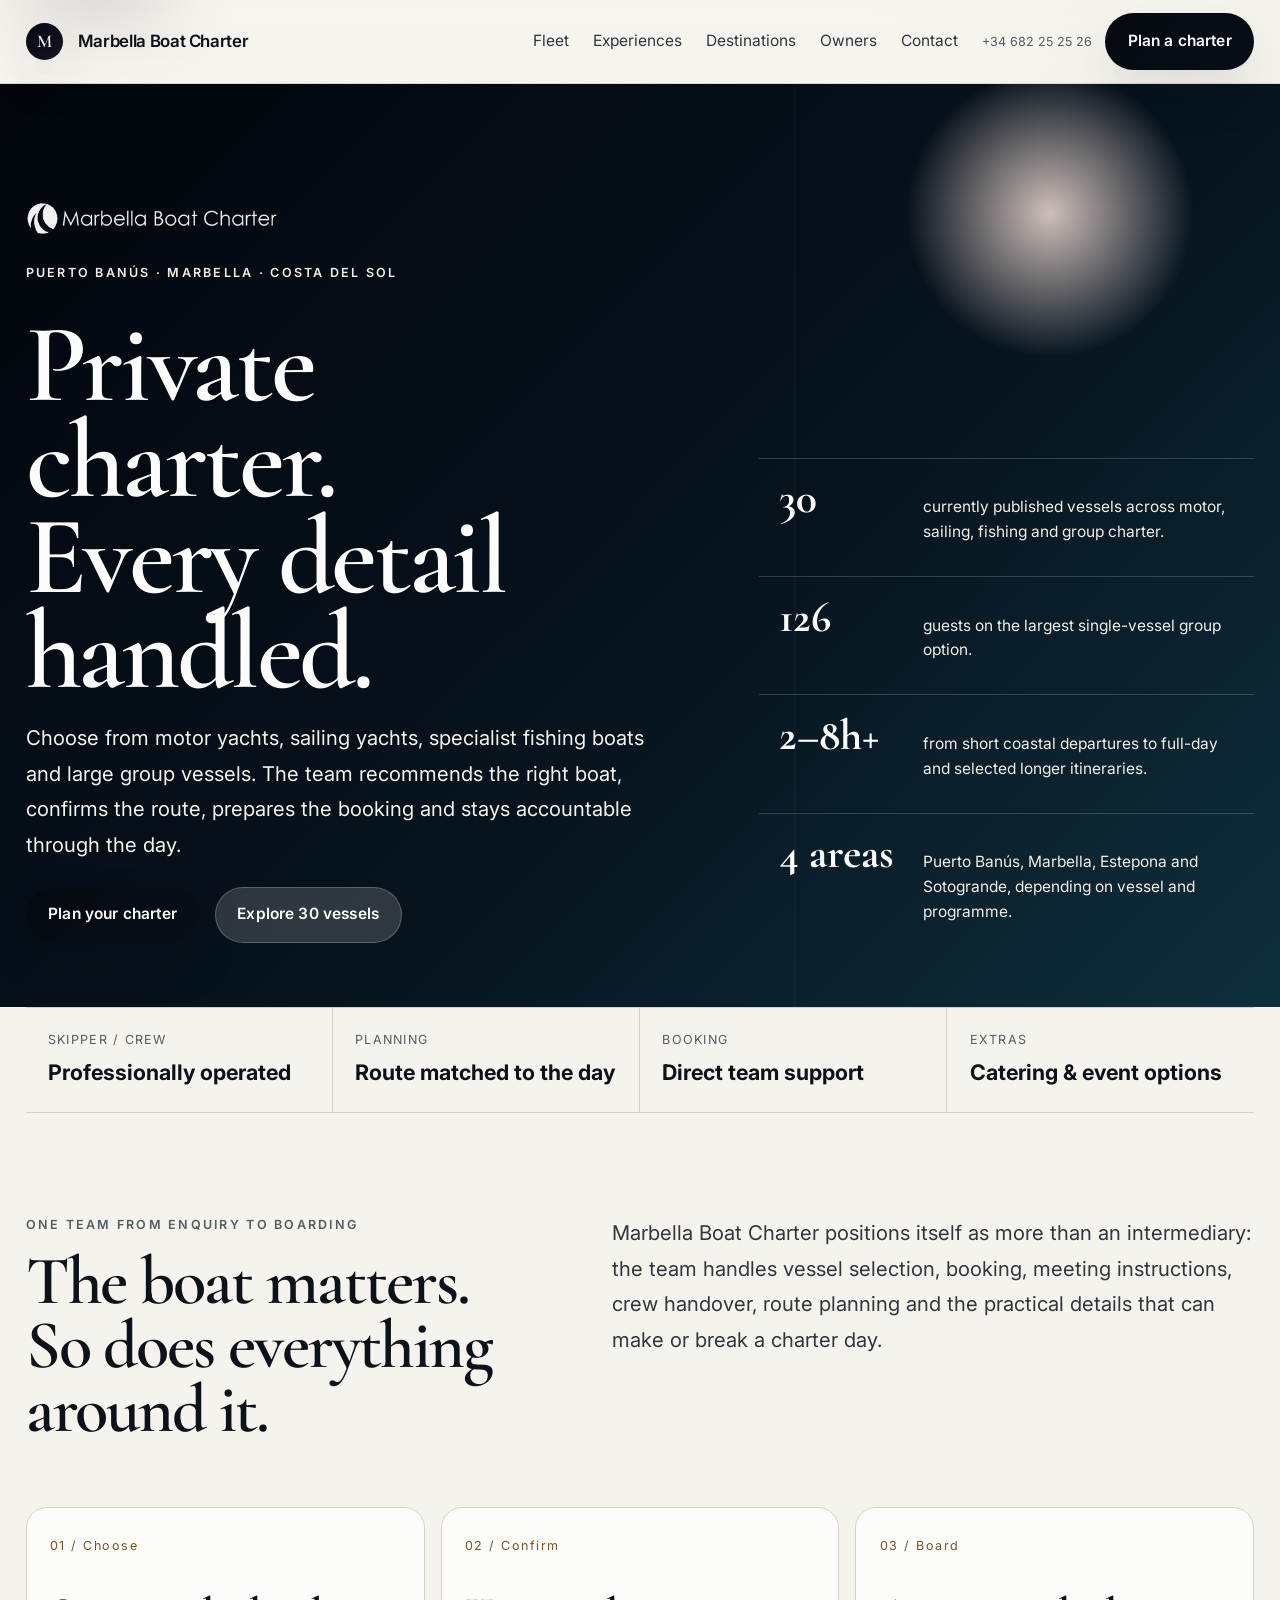
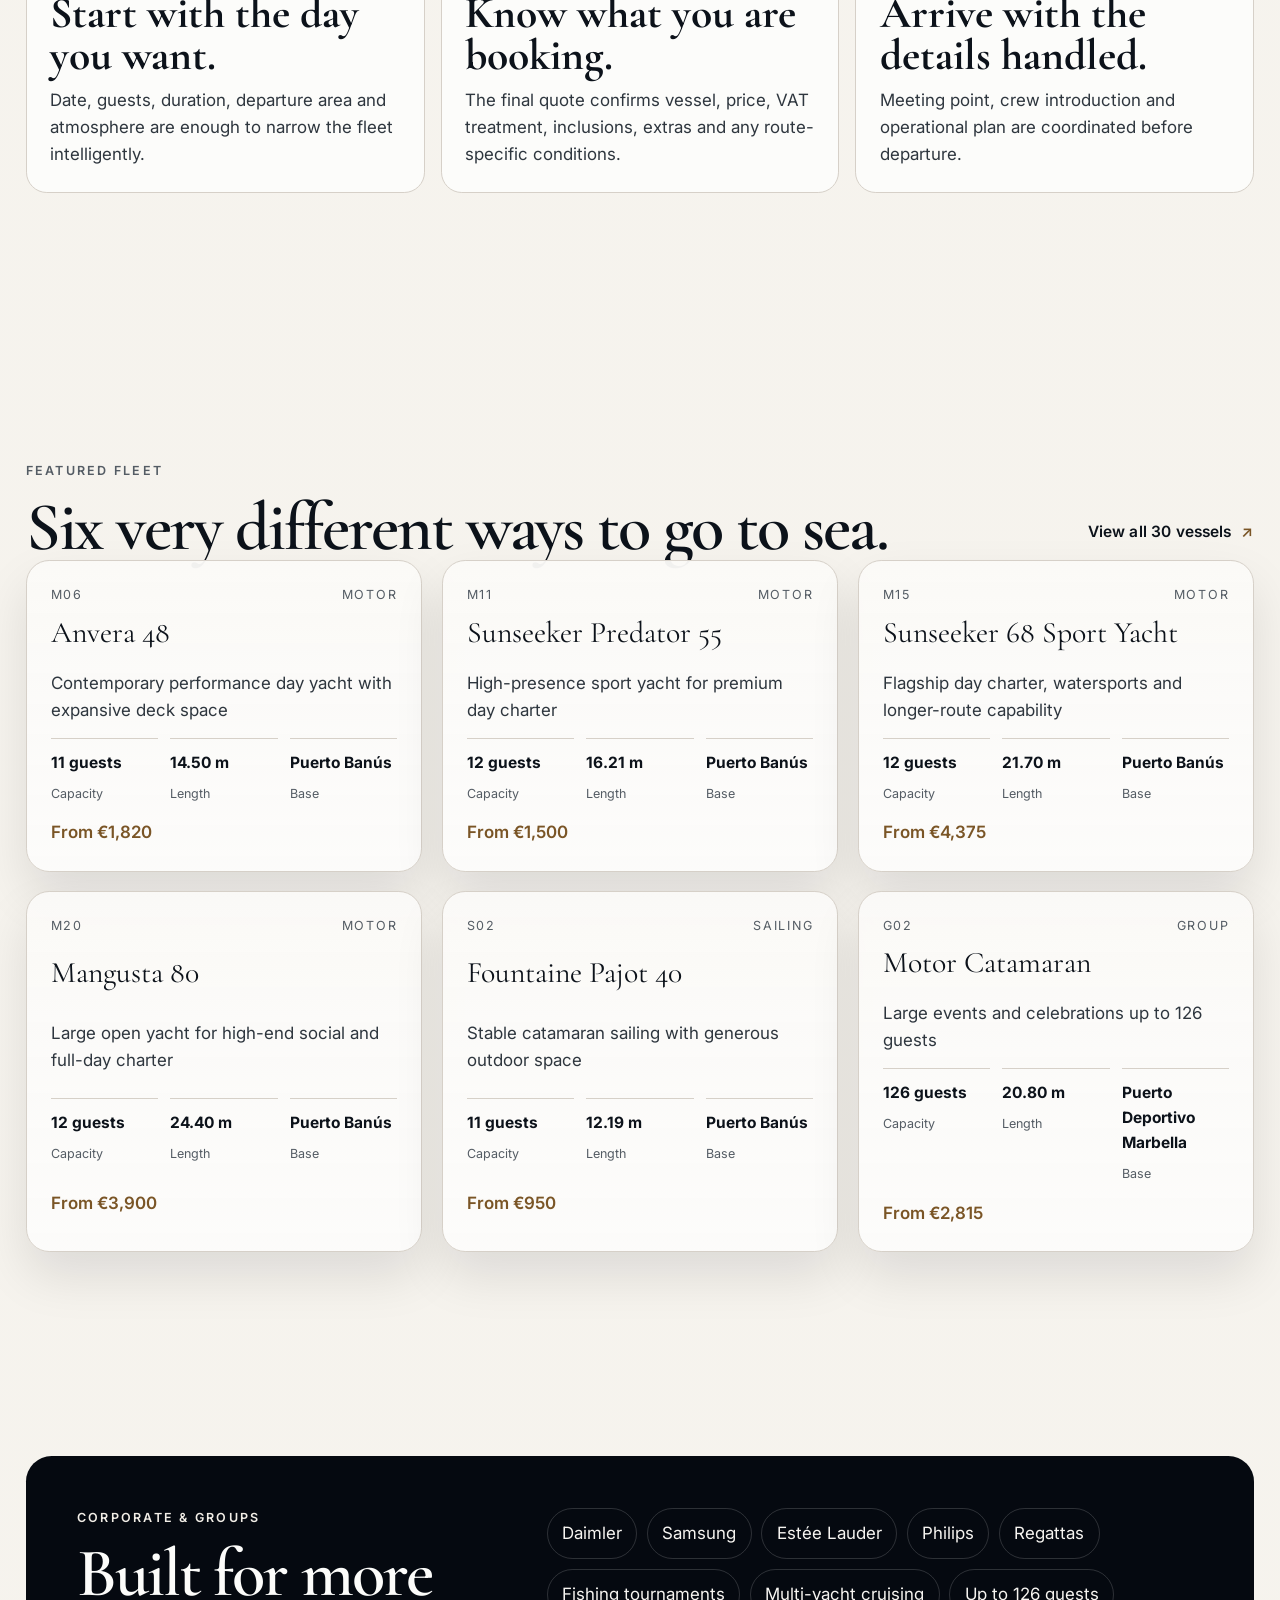
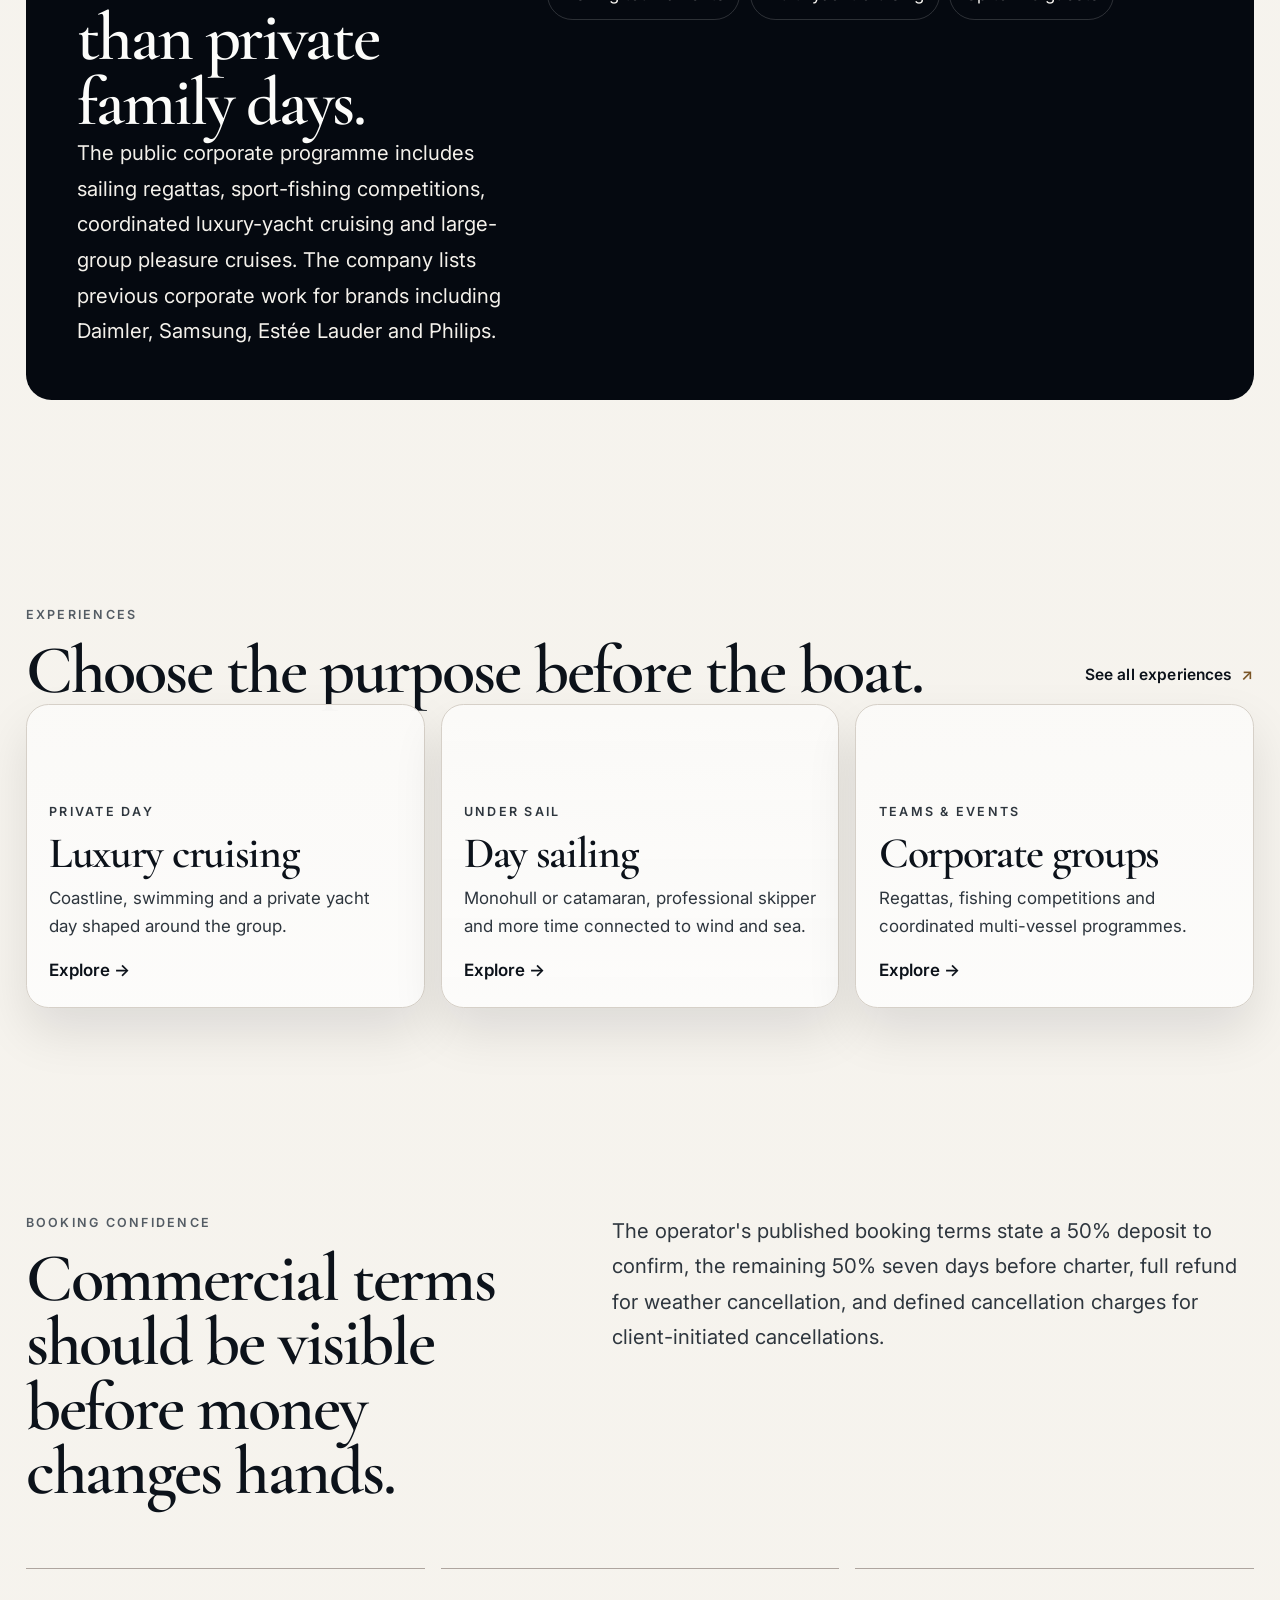
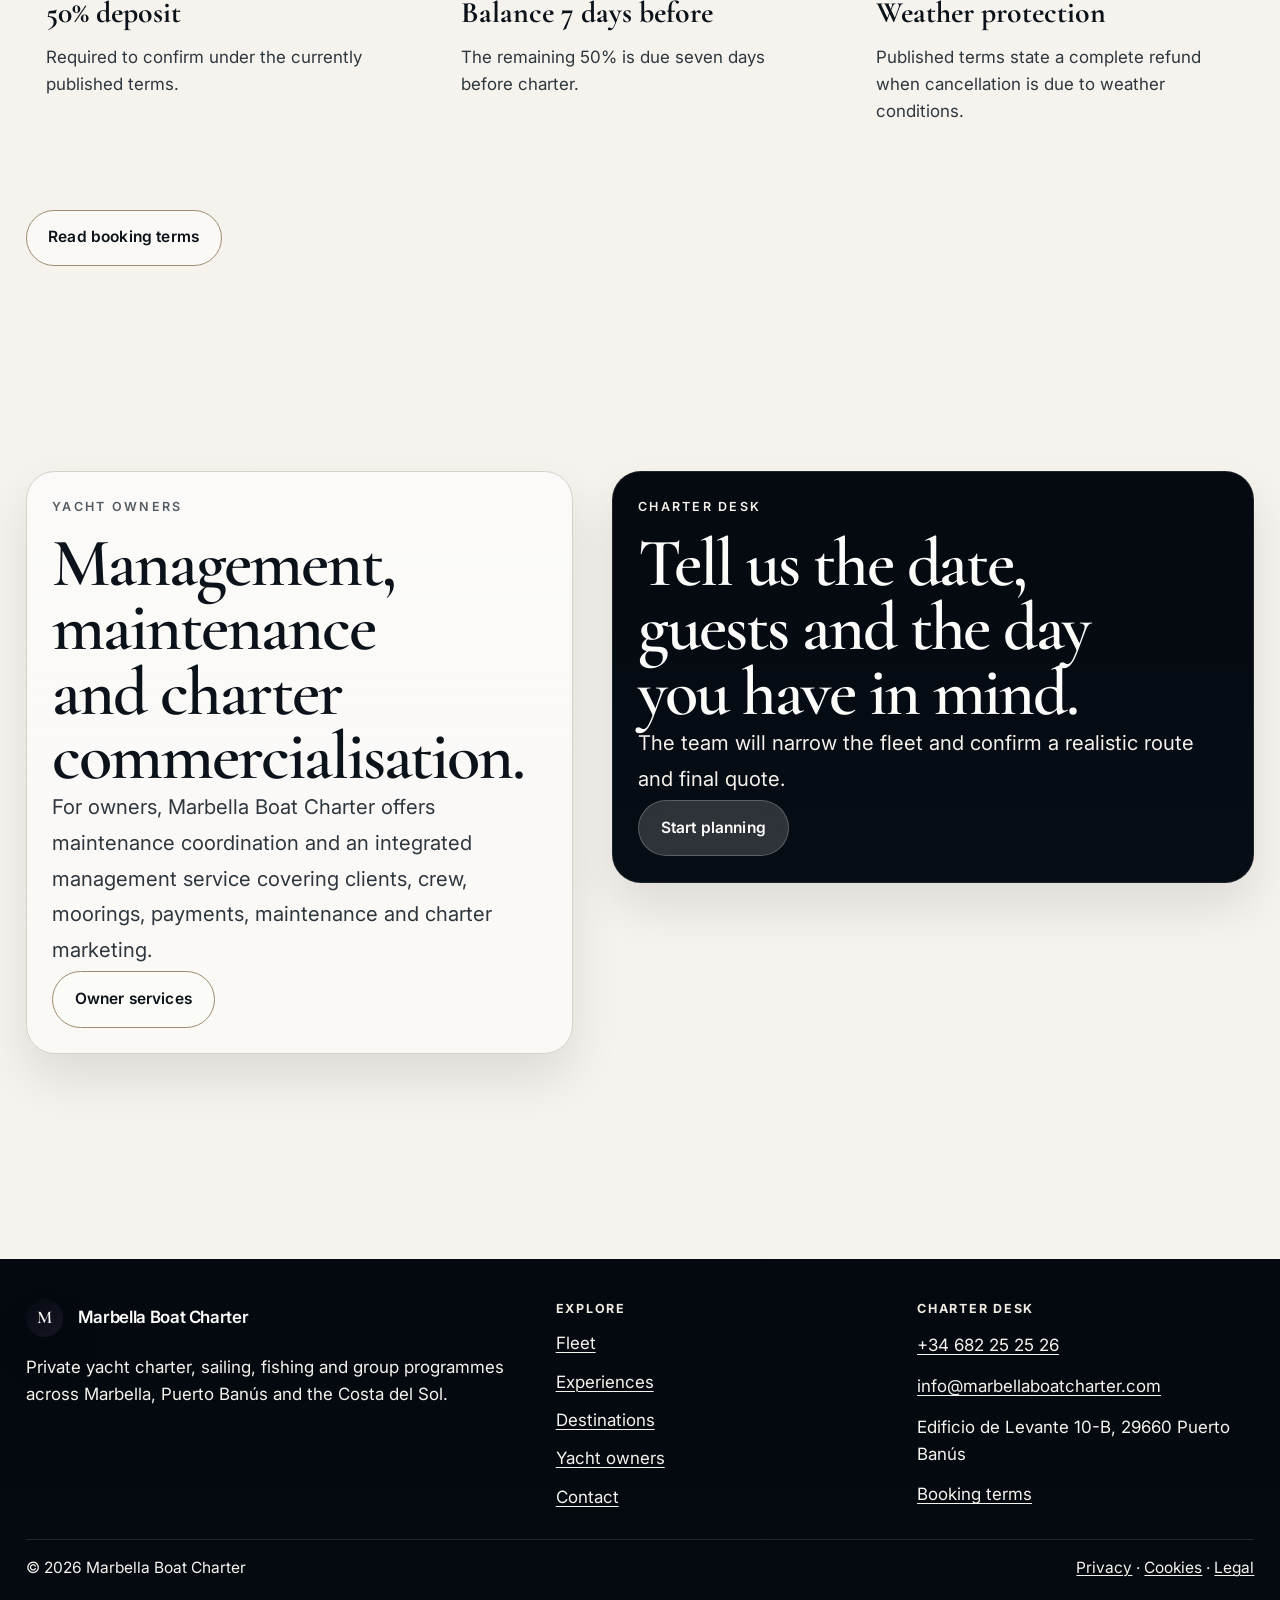
==== commit 24c76f50: "Ship Level 5 fleet and SEO platform" ====
--- a/index.html
+++ b/index.html
@@ -1,189 +1,67 @@
 <!doctype html>
 <html lang="en">
 <head>
-  <meta charset="utf-8">
-  <meta name="viewport" content="width=device-width,initial-scale=1,viewport-fit=cover">
-  <title>Marbella Boat Charter — Private yacht charter across Puerto Banús and the Costa del Sol</title>
-  <meta name="description" content="Private yacht charter based in Puerto Banús and serving Marbella, Estepona and Sotogrande. Curated fleet, premium experiences and discreet charter planning.">
-  <meta name="theme-color" content="#10131a">
-  <link rel="stylesheet" href="styles/brand.css">
-  <link rel="stylesheet" href="styles/site.css">
-  <script type="application/ld+json">
-  {"@context":"https://schema.org","@type":"LocalBusiness","name":"Marbella Boat Charter","url":"https://marbellaboatcharter.com/","telephone":"+34 682 25 25 26","email":"info@marbellaboatcharter.com","address":{"@type":"PostalAddress","streetAddress":"Edificio de Levante 10-B","postalCode":"29660","addressLocality":"Puerto Banús","addressRegion":"Málaga","addressCountry":"ES"}}
-  </script>
+<meta charset="utf-8"><meta name="viewport" content="width=device-width,initial-scale=1,viewport-fit=cover">
+<title>Marbella Boat Charter | Yacht charter Marbella & Puerto Banús</title>
+<meta name="description" content="Private yacht and boat charter across Marbella, Puerto Banús and the Costa del Sol. 30 published vessels, sailing, fishing, group events, catering and yacht management.">
+<link rel="canonical" href="https://marbellaboatcharter.com/"><meta name="theme-color" content="#10131a">
+<meta property="og:type" content="website"><meta property="og:title" content="Marbella Boat Charter | Yacht charter Marbella & Puerto Banús"><meta property="og:description" content="Private yacht charter, sailing, fishing and group programmes across Marbella and the Costa del Sol."><meta property="og:url" content="https://marbellaboatcharter.com/">
+<link rel="stylesheet" href="styles/brand.css"><link rel="stylesheet" href="styles/site.css"><link rel="stylesheet" href="styles/platform.css">
+<script type="application/ld+json">{"@context":"https://schema.org","@graph":[{"@type":"LocalBusiness","@id":"https://marbellaboatcharter.com/#business","name":"Marbella Boat Charter","url":"https://marbellaboatcharter.com/","telephone":"+34 682 25 25 26","email":"info@marbellaboatcharter.com","address":{"@type":"PostalAddress","streetAddress":"Edificio de Levante 10-B","postalCode":"29660","addressLocality":"Puerto Banús","addressRegion":"Málaga","addressCountry":"ES"},"areaServed":["Marbella","Puerto Banús","Estepona","Sotogrande","Costa del Sol"],"knowsAbout":["Yacht charter","Boat charter","Sailing charter","Sport fishing charter","Corporate yacht events","Yacht management","Yacht maintenance"]},{"@type":"WebSite","name":"Marbella Boat Charter","url":"https://marbellaboatcharter.com/","publisher":{"@id":"https://marbellaboatcharter.com/#business"}}]}</script>
 </head>
 <body>
-  <a class="skip-link" href="#main">Skip to content</a>
-  <header class="site-header">
-    <div class="site-header__inner shell--wide">
-      <a class="brand-mark" href="index.html" aria-label="Marbella Boat Charter home"><span class="brand-mark__sign" aria-hidden="true">M</span><span>Marbella Boat Charter</span></a>
-      <nav class="nav" aria-label="Primary navigation">
-        <a href="fleet.html">Fleet</a>
-        <a href="experiences.html">Experiences</a>
-        <a href="sunseeker-68.html">Yacht spotlight</a>
-        <a href="contact.html">Contact</a>
-      </nav>
-      <div class="header-actions">
-        <div class="header-contact"><a href="tel:+34682252526">+34 682 25 25 26</a></div>
-        <a class="btn" data-variant="primary" href="contact.html">Request availability</a>
-        <button class="menu-toggle" type="button" aria-label="Open navigation" aria-expanded="false" data-menu-toggle>☰</button>
-      </div>
+<a class="skip-link" href="#main">Skip to content</a>
+<header class="site-header level5-header">
+  <div class="site-header__inner shell--wide">
+    <a class="brand-mark" href="/" aria-label="Marbella Boat Charter home"><span class="brand-mark__sign" aria-hidden="true">M</span><span>Marbella Boat Charter</span></a>
+    <nav class="nav" aria-label="Primary navigation"><a href="/fleet">Fleet</a><a href="/experiences">Experiences</a><a href="/destinations">Destinations</a><a href="/owners">Owners</a><a href="/contact">Contact</a></nav>
+    <div class="header-actions"><a class="header-contact" href="tel:+34682252526">+34 682 25 25 26</a><a class="btn" data-variant="primary" href="/contact">Plan a charter</a><button class="menu-toggle" type="button" aria-label="Open navigation" aria-expanded="false" data-menu-toggle>☰</button></div>
+  </div>
+  <nav class="mobile-nav shell--wide" aria-label="Mobile navigation" data-mobile-nav data-open="false"><a href="/fleet">Fleet</a><a href="/experiences">Experiences</a><a href="/destinations">Destinations</a><a href="/owners">Owners</a><a href="/contact">Contact</a><a class="btn" data-variant="primary" href="/contact">Plan a charter</a></nav>
+</header>
+<main id="main">
+<section class="home-luxury-hero">
+  <div class="shell--wide home-luxury-hero__inner">
+    <div class="home-luxury-hero__copy">
+      <img class="hero-wordmark" src="assets/logo-white.png" alt="Marbella Boat Charter">
+      <p class="eyebrow eyebrow--light">Puerto Banús · Marbella · Costa del Sol</p>
+      <h1 class="display">Private charter. Every detail handled.</h1>
+      <p class="lead">Choose from motor yachts, sailing yachts, specialist fishing boats and large group vessels. The team recommends the right boat, confirms the route, prepares the booking and stays accountable through the day.</p>
+      <div class="hero__actions"><a class="btn" data-variant="primary" href="/contact">Plan your charter</a><a class="btn" data-variant="ghost" href="/fleet">Explore 30 vessels</a></div>
     </div>
-    <nav class="mobile-nav shell--wide" aria-label="Mobile navigation" data-mobile-nav data-open="false">
-      <a href="fleet.html">Fleet</a>
-      <a href="experiences.html">Experiences</a>
-      <a href="sunseeker-68.html">Yacht spotlight</a>
-      <a href="contact.html">Contact</a>
-      <a class="btn" data-variant="primary" href="contact.html">Request availability</a>
-    </nav>
-  </header>
-
-  <main id="main">
-    <section class="hero">
-      <div class="hero__inner shell--wide">
-        <div class="hero__copy">
-          <p class="eyebrow eyebrow--light">Private yacht charter · Puerto Banús · Marbella · Costa del Sol</p>
-          <h1 class="display display--hero">Private charter with the presence Puerto Banús expects.</h1>
-          <p class="lead">Marbella Boat Charter arranges elegant days on the water through a curated fleet of motor yachts, sailing boats, fishing vessels and event-ready group charters. The tone is private, flexible and built around the quality of the day.</p>
-          <div class="hero__badges">
-            <span class="hero__badge">Curated fleet</span>
-            <span class="hero__badge">Sunset, swim, Gibraltar, Morocco</span>
-            <span class="hero__badge">Catering & yacht management</span>
-          </div>
-          <div class="hero__actions">
-            <a class="btn" data-variant="primary" href="contact.html">Request a charter brief</a>
-            <a class="btn" data-variant="ghost" href="fleet.html">Explore the fleet</a>
-          </div>
-          <div class="hero__meta">
-            <div><strong>30 vessels</strong><span>Across motor, sailing, fishing and group formats.</span></div>
-            <div><strong>2h to full-day</strong><span>Flexible durations depending on route and vessel.</span></div>
-            <div><strong>Discreet service</strong><span>Direct planning instead of a cheap booking flow.</span></div>
-          </div>
-        </div>
-        <div class="hero__visual" aria-hidden="true">
-          <div class="hero-scene">
-            <div class="hero-card"><strong>Charter, not noise.</strong><p>Designed for clients who want something that feels premium before they even step on board.</p></div>
-            <div class="hero-scene__vessel"></div>
-            <div class="hero-scene__water"><span></span><span></span><span></span><span></span></div>
-          </div>
-          <div class="hero-strip">
-            <div><strong>Departures</strong><p>Puerto Banús, Marbella, Estepona and Sotogrande depending on the programme.</p></div>
-            <div><strong>Formats</strong><p>Private day charter, celebrations, corporate groups and specialist fishing days.</p></div>
-            <div><strong>Approach</strong><p>Calm, direct and luxury-led instead of a crowded catalogue aesthetic.</p></div>
-          </div>
-        </div>
-      </div>
-    </section>
-
-    <section class="section shell">
-      <div class="split">
-        <div>
-          <p class="eyebrow">The brand position</p>
-          <h2 class="display display--section">More than yacht hire. It should feel like a private charter concierge.</h2>
-        </div>
-        <div class="panel">
-          <p class="lead">This business is not only about renting one boat in Puerto Banús. Its public offer already spans the wider Costa del Sol, with different vessel types, longer routes, corporate formats, catering and yacht management. The web should therefore sell confidence, curation and atmosphere — not just inventory.</p>
-        </div>
-      </div>
-    </section>
-
-    <section class="section shell--wide">
-      <div class="feature-grid">
-        <article class="feature-card"><p class="eyebrow">01 · Curated selection</p><strong>Choose the right mood first.</strong><p>Some clients need a sleek motor yacht. Others need deck space, stability, fishing capability or large-group capacity. The fleet should be guided, not dumped.</p></article>
-        <article class="feature-card"><p class="eyebrow">02 · Premium itineraries</p><strong>Short escape or statement day.</strong><p>From a simple coastal swim charter to Gibraltar or a longer day out, the itinerary can feel as premium as the vessel itself.</p></article>
-        <article class="feature-card"><p class="eyebrow">03 · Luxury service</p><strong>Discreet, direct and international.</strong><p>The tone belongs to Marbella and Puerto Banús: clear communication, fast answers and a service feel that matches the setting.</p></article>
-      </div>
-    </section>
-
-    <section class="section shell--wide">
-      <div class="fleet-intro">
-        <div>
-          <p class="eyebrow">Featured yachts</p>
-          <h2 class="display display--section">A selection with stronger presence.</h2>
-        </div>
-        <p class="lead">The home page should start with a carefully chosen shortlist, not every vessel at once. These featured options show the breadth of the fleet while keeping the first impression controlled and high-end.</p>
-      </div>
-      <div class="selector-grid" data-home-vessels></div>
-      <div class="hero__actions"><a class="btn" data-variant="secondary" href="fleet.html">Browse the full fleet</a></div>
-    </section>
-
-    <section class="section shell--wide">
-      <div class="band">
-        <div class="split">
-          <div>
-            <p class="eyebrow eyebrow--light">Curated experiences</p>
-            <h2 class="display display--section">Charter ideas that actually sell the lifestyle.</h2>
-          </div>
-          <p class="lead">The offer works best when it is framed around experiences: coastal escapes, sunset departures, fishing days, group events, corporate programmes, Gibraltar and selected Morocco itineraries. That is what makes the business feel established.</p>
-        </div>
-      </div>
-      <div class="experience-grid section--tight">
-        <article class="experience-card"><p class="eyebrow">Sunset charter</p><h3 class="display display--card">Short, elegant and high-emotion.</h3><p>Perfect when the light, music and ease matter more than distance.</p></article>
-        <article class="experience-card"><p class="eyebrow">Coastal escape</p><h3 class="display display--card">Swim, coast and return with no rush.</h3><p>A polished half-day that feels premium without becoming heavy.</p></article>
-        <article class="experience-card"><p class="eyebrow">Groups & events</p><h3 class="display display--card">Move larger parties without losing polish.</h3><p>For celebrations, corporate formats or event charters where coordination matters.</p></article>
-      </div>
-    </section>
-
-    <section class="section shell--wide">
-      <div class="feature-split">
-        <div>
-          <p class="eyebrow">Destinations</p>
-          <h2 class="display display--section">Puerto Banús is the base. The Costa del Sol is the canvas.</h2>
-          <p class="body-copy">The language of the site has to reflect the geography accurately. The business is rooted in Puerto Banús but the public offer extends across Marbella, Estepona and Sotogrande, with longer charter options for Gibraltar and Morocco.</p>
-        </div>
-        <div class="destination-grid">
-          <article class="destination-card"><p class="eyebrow">Marbella</p><strong>Classic coast days.</strong><p>Swimming, lunch plans and elegant day charters close to the heart of Marbella.</p></article>
-          <article class="destination-card"><p class="eyebrow">Puerto Banús</p><strong>Statement departures.</strong><p>The strongest point of entry for clients expecting style, convenience and prestige.</p></article>
-          <article class="destination-card"><p class="eyebrow">Estepona & Sotogrande</p><strong>Wider coastline coverage.</strong><p>Useful when the programme, group or route asks for more than Banús alone.</p></article>
-        </div>
-      </div>
-    </section>
-
-    <section class="section shell">
-      <div class="cta-layout">
-        <article class="panel">
-          <p class="eyebrow">Why choose us</p>
-          <blockquote class="quote">A premium charter should feel calm, expensive and well judged.</blockquote>
-          <p class="body-copy">That is the benchmark for the rebuild. Not busy, not generic, not trying too hard — just clear high-end presentation for a luxury charter operator in Puerto Banús.</p>
-        </article>
-        <aside class="panel panel--dark">
-          <p class="eyebrow">Charter desk</p>
-          <h2 class="display display--section">Tell the team the date, the guests and the kind of day.</h2>
-          <ul class="service-lines">
-            <li><span>Phone / WhatsApp</span><strong><a href="tel:+34682252526">+34 682 25 25 26</a></strong></li>
-            <li><span>Email</span><strong><a href="mailto:info@marbellaboatcharter.com">info@marbellaboatcharter.com</a></strong></li>
-            <li><span>Base</span><strong>Edificio de Levante 10-B, Puerto Banús</strong></li>
-          </ul>
-          <div class="hero__actions"><a class="btn" data-variant="ghost" href="contact.html">Open the charter desk</a></div>
-        </aside>
-      </div>
-    </section>
-  </main>
-
-  <footer class="site-footer">
-    <div class="shell footer-top">
-      <div>
-        <a class="brand-mark" href="index.html"><span class="brand-mark__sign" aria-hidden="true">M</span><span>Marbella Boat Charter</span></a>
-        <p class="footer-note">Private yacht charter based in Puerto Banús and operating across the Costa del Sol, with motor yachts, sailing, fishing, group charters, catering and yacht management.</p>
-      </div>
-      <nav class="footer-nav" aria-label="Explore">
-        <strong>Explore</strong>
-        <a href="fleet.html">Fleet</a>
-        <a href="experiences.html">Experiences</a>
-        <a href="sunseeker-68.html">Yacht spotlight</a>
-        <a href="contact.html">Contact</a>
-      </nav>
-      <div class="footer-contact">
-        <strong>Contact</strong>
-        <a href="tel:+34682252526">+34 682 25 25 26</a>
-        <a href="mailto:info@marbellaboatcharter.com">info@marbellaboatcharter.com</a>
-        <span>Edificio de Levante 10-B<br>29660 Puerto Banús</span>
-      </div>
+    <div class="home-luxury-hero__proof">
+      <div class="home-proof-card"><strong>30</strong><span>currently published vessels across motor, sailing, fishing and group charter.</span></div>
+      <div class="home-proof-card"><strong>126</strong><span>guests on the largest single-vessel group option.</span></div>
+      <div class="home-proof-card"><strong>2–8h+</strong><span>from short coastal departures to full-day and selected longer itineraries.</span></div>
+      <div class="home-proof-card"><strong>4 areas</strong><span>Puerto Banús, Marbella, Estepona and Sotogrande, depending on vessel and programme.</span></div>
     </div>
-    <div class="shell footer-bottom"><span>© <span data-year></span> Marbella Boat Charter</span><span>Luxury charter rebuild · Archic</span></div>
-  </footer>
-
-  <script type="module" src="scripts/site.js"></script>
-  <script type="module" src="scripts/footer.js"></script>
-</body>
-</html>
+  </div>
+</section>
+<section class="brand-evidence shell--wide" aria-label="Charter service highlights"><div><span>Skipper / crew</span><strong>Professionally operated</strong></div><div><span>Planning</span><strong>Route matched to the day</strong></div><div><span>Booking</span><strong>Direct team support</strong></div><div><span>Extras</span><strong>Catering & event options</strong></div></section>
+<section class="section shell">
+  <div class="split"><div><p class="eyebrow">One team from enquiry to boarding</p><h2 class="display display--section">The boat matters. So does everything around it.</h2></div><p class="lead">Marbella Boat Charter positions itself as more than an intermediary: the team handles vessel selection, booking, meeting instructions, crew handover, route planning and the practical details that can make or break a charter day.</p></div>
+  <div class="service-steps section--tight"><article class="service-step"><span class="service-step__num">01 / Choose</span><h3>Start with the day you want.</h3><p>Date, guests, duration, departure area and atmosphere are enough to narrow the fleet intelligently.</p></article><article class="service-step"><span class="service-step__num">02 / Confirm</span><h3>Know what you are booking.</h3><p>The final quote confirms vessel, price, VAT treatment, inclusions, extras and any route-specific conditions.</p></article><article class="service-step"><span class="service-step__num">03 / Board</span><h3>Arrive with the details handled.</h3><p>Meeting point, crew introduction and operational plan are coordinated before departure.</p></article></div>
+</section>
+<section class="section shell--wide">
+  <div class="section-heading"><div><p class="eyebrow">Featured fleet</p><h2 class="display display--section">Six very different ways to go to sea.</h2></div><a class="btn" data-variant="text" href="/fleet">View all 30 vessels</a></div>
+  <div class="selector-grid" data-home-vessels></div>
+</section>
+<section class="section shell--wide">
+  <div class="trust-band"><div><p class="eyebrow eyebrow--light">Corporate & groups</p><h2 class="display display--section">Built for more than private family days.</h2><p class="lead">The public corporate programme includes sailing regattas, sport-fishing competitions, coordinated luxury-yacht cruising and large-group pleasure cruises. The company lists previous corporate work for brands including Daimler, Samsung, Estée Lauder and Philips.</p></div><div class="corporate-names" aria-label="Corporate brands named by Marbella Boat Charter"><span>Daimler</span><span>Samsung</span><span>Estée Lauder</span><span>Philips</span><span>Regattas</span><span>Fishing tournaments</span><span>Multi-yacht cruising</span><span>Up to 126 guests</span></div></div>
+</section>
+<section class="section shell--wide">
+  <div class="section-heading"><div><p class="eyebrow">Experiences</p><h2 class="display display--section">Choose the purpose before the boat.</h2></div><a class="btn" data-variant="text" href="/experiences">See all experiences</a></div>
+  <div class="editorial-card-grid"><a class="editorial-card" href="/experiences/luxury-cruising"><p class="eyebrow">Private day</p><h3 class="display display--card">Luxury cruising</h3><p>Coastline, swimming and a private yacht day shaped around the group.</p><span>Explore →</span></a><a class="editorial-card" href="/experiences/day-sailing"><p class="eyebrow">Under sail</p><h3 class="display display--card">Day sailing</h3><p>Monohull or catamaran, professional skipper and more time connected to wind and sea.</p><span>Explore →</span></a><a class="editorial-card" href="/experiences/corporate-groups"><p class="eyebrow">Teams & events</p><h3 class="display display--card">Corporate groups</h3><p>Regattas, fishing competitions and coordinated multi-vessel programmes.</p><span>Explore →</span></a></div>
+</section>
+<section class="section shell">
+  <div class="split"><div><p class="eyebrow">Booking confidence</p><h2 class="display display--section">Commercial terms should be visible before money changes hands.</h2></div><p class="lead">The operator's published booking terms state a 50% deposit to confirm, the remaining 50% seven days before charter, full refund for weather cancellation, and defined cancellation charges for client-initiated cancellations.</p></div>
+  <div class="booking-confidence section--tight"><article><strong>50% deposit</strong><p>Required to confirm under the currently published terms.</p></article><article><strong>Balance 7 days before</strong><p>The remaining 50% is due seven days before charter.</p></article><article><strong>Weather protection</strong><p>Published terms state a complete refund when cancellation is due to weather conditions.</p></article></div>
+  <a class="btn" data-variant="secondary" href="/booking-terms">Read booking terms</a>
+</section>
+<section class="section shell">
+  <div class="cta-layout"><article class="panel"><p class="eyebrow">Yacht owners</p><h2 class="display display--section">Management, maintenance and charter commercialisation.</h2><p class="lead">For owners, Marbella Boat Charter offers maintenance coordination and an integrated management service covering clients, crew, moorings, payments, maintenance and charter marketing.</p><div class="hero__actions"><a class="btn" data-variant="secondary" href="/owners">Owner services</a></div></article><aside class="panel panel--dark"><p class="eyebrow">Charter desk</p><h2 class="display display--section">Tell us the date, guests and the day you have in mind.</h2><p class="lead">The team will narrow the fleet and confirm a realistic route and final quote.</p><div class="hero__actions"><a class="btn" data-variant="ghost" href="/contact">Start planning</a></div></aside></div>
+</section>
+</main>
+<footer class="site-footer level5-footer"><div class="shell footer-top"><div><a class="brand-mark" href="/"><span class="brand-mark__sign" aria-hidden="true">M</span><span>Marbella Boat Charter</span></a><p class="footer-note">Private yacht charter, sailing, fishing and group programmes across Marbella, Puerto Banús and the Costa del Sol.</p></div><nav class="footer-nav" aria-label="Explore"><strong>Explore</strong><a href="/fleet">Fleet</a><a href="/experiences">Experiences</a><a href="/destinations">Destinations</a><a href="/owners">Yacht owners</a><a href="/contact">Contact</a></nav><div class="footer-contact"><strong>Charter desk</strong><a href="tel:+34682252526">+34 682 25 25 26</a><a href="mailto:info@marbellaboatcharter.com">info@marbellaboatcharter.com</a><span>Edificio de Levante 10-B, 29660 Puerto Banús</span><a href="/booking-terms">Booking terms</a></div></div><div class="shell footer-bottom"><span>© <span data-year></span> Marbella Boat Charter</span><span><a href="/privacy">Privacy</a> · <a href="/cookies">Cookies</a> · <a href="/legal">Legal</a></span></div></footer>
+<script type="module" src="scripts/site.js"></script><script type="module" src="scripts/footer.js"></script><script type="module" src="scripts/platform.js"></script>
+</body></html>
--- a/styles/platform.css
+++ b/styles/platform.css
@@ -0,0 +1,129 @@
+@layer archic.platform {
+  .level5-header .header-contact { text-decoration:none; }
+  .editorial-hero { padding:clamp(5rem,9vw,9rem) 0 clamp(3.5rem,6vw,6rem); position:relative; overflow:hidden; }
+  .editorial-hero::after { content:''; position:absolute; inset:auto -8rem -10rem auto; width:30rem; height:30rem; border-radius:50%; background:radial-gradient(circle,color-mix(in oklch,var(--brand-gold) 12%,transparent),transparent 68%); pointer-events:none; }
+  .editorial-hero__inner { display:grid; gap:1.3rem; max-width:76rem; }
+  .editorial-hero .display--xl { max-width:12ch; }
+  .fleet-editorial .display--xl { max-width:14ch; }
+
+  .fleet-tools { display:grid; grid-template-columns:repeat(3,minmax(0,1fr)) auto; gap:.9rem; padding:1rem; border:1px solid var(--border-subtle); border-radius:1.3rem; background:color-mix(in oklch,var(--surface) 90%,transparent); box-shadow:var(--elevation-raised); position:sticky; top:6.2rem; z-index:var(--z-raised); backdrop-filter:blur(18px); }
+  .fleet-tools label { display:grid; gap:.35rem; color:var(--text-muted); font-size:var(--fs-xs); font-weight:600; text-transform:uppercase; letter-spacing:.08em; }
+  .fleet-tools select { min-height:2.8rem; border:1px solid var(--border-subtle); border-radius:.85rem; background:var(--surface); color:var(--text-primary); padding:.5rem .75rem; }
+  .fleet-result-bar { display:flex; justify-content:space-between; gap:1rem; color:var(--text-muted); font-size:var(--fs-sm); padding:1.1rem .2rem 1.3rem; }
+  .fleet-result-bar span:first-child { color:var(--text-primary); font-weight:700; }
+  .fleet-cards { display:grid; grid-template-columns:repeat(3,minmax(0,1fr)); gap:1rem; }
+  .fleet-product { position:relative; border:1px solid var(--border-subtle); border-radius:1.35rem; background:linear-gradient(180deg,color-mix(in oklch,var(--surface) 94%,var(--brand-sand) 4%),var(--surface)); box-shadow:var(--elevation-raised); overflow:hidden; }
+  .fleet-product__main { display:grid; gap:.85rem; padding:1.35rem; min-height:22rem; text-decoration:none; }
+  .fleet-product__index { display:flex; justify-content:space-between; text-transform:uppercase; letter-spacing:.12em; font-size:var(--fs-xs); color:var(--text-muted); }
+  .fleet-product h2 { margin:1.1rem 0 0; font-family:var(--font-display); font-size:var(--fs-2xl); line-height:.95; letter-spacing:-.025em; }
+  .fleet-product p { margin:0; color:var(--text-secondary); }
+  .fleet-product__facts { display:grid; gap:.4rem; color:var(--text-muted); font-size:var(--fs-sm); margin-top:auto; padding-top:1rem; border-top:1px solid var(--border-subtle); }
+  .fleet-product__facts strong { color:var(--text-primary); font-weight:600; }
+  .fleet-product__price { display:flex; justify-content:space-between; align-items:end; gap:1rem; }
+  .fleet-product__price span { color:var(--text-muted); font-size:var(--fs-xs); }
+  .fleet-product__price strong { color:var(--text-accent); font-size:var(--fs-xl); }
+  .fleet-product__compare { width:100%; border:0; border-top:1px solid var(--border-subtle); min-height:2.8rem; background:transparent; color:var(--text-secondary); cursor:pointer; font-weight:600; }
+  .fleet-product__compare[aria-pressed="true"] { background:var(--brand-ink); color:var(--brand-white); }
+
+  .compare-dock { position:fixed; z-index:var(--z-overlay); left:50%; bottom:1.2rem; transform:translateX(-50%); width:min(72rem,calc(100% - 2rem)); display:grid; grid-template-columns:auto 1fr auto; gap:1rem; align-items:center; padding:.85rem 1rem; border-radius:1.2rem; background:color-mix(in oklch,var(--brand-ink) 93%,transparent); color:var(--brand-white); box-shadow:var(--elevation-dialog); backdrop-filter:blur(18px); }
+  .compare-dock > div:first-child { display:grid; }
+  .compare-dock > div:first-child span { color:color-mix(in oklch,var(--brand-white) 65%,var(--brand-sand)); font-size:var(--fs-xs); }
+  .compare-dock [data-compare-items] { display:flex; gap:.5rem; overflow:auto; }
+  .compare-dock [data-compare-items] button { border:1px solid color-mix(in oklch,var(--brand-white) 18%,transparent); background:color-mix(in oklch,var(--brand-white) 10%,transparent); color:var(--brand-white); border-radius:999px; padding:.55rem .8rem; white-space:nowrap; cursor:pointer; }
+  .compare-dock [data-compare-items] button span { margin-left:.5rem; opacity:.65; }
+
+  .vessel-hero { padding:clamp(3rem,6vw,6rem) 0; }
+  .vessel-hero__grid { display:grid; grid-template-columns:minmax(0,.92fr) minmax(0,1.08fr); gap:1.4rem; align-items:stretch; }
+  .vessel-hero__copy { padding:clamp(1.5rem,3vw,3rem); border:1px solid var(--border-subtle); border-radius:1.6rem; background:linear-gradient(180deg,color-mix(in oklch,var(--surface) 92%,var(--brand-sand) 5%),var(--surface)); box-shadow:var(--elevation-raised); display:flex; flex-direction:column; justify-content:center; }
+  .vessel-hero__copy .display--xl { max-width:10ch; }
+  .vessel-facts { display:grid; grid-template-columns:repeat(4,minmax(0,1fr)); gap:.7rem; margin:1.5rem 0; }
+  .vessel-facts > div { padding:.8rem 0; border-top:1px solid var(--border-subtle); }
+  .vessel-facts span { display:block; color:var(--text-muted); font-size:var(--fs-xs); text-transform:uppercase; letter-spacing:.08em; }
+  .vessel-facts strong { display:block; margin-top:.18rem; font-size:var(--fs-lg); }
+  .vessel-hero__visual { position:relative; min-height:35rem; border-radius:1.6rem; overflow:hidden; background:linear-gradient(145deg,var(--brand-ink),color-mix(in oklch,var(--brand-navy) 80%,var(--brand-sea))); color:var(--brand-white); box-shadow:var(--elevation-overlay); display:flex; align-items:end; padding:1.5rem; }
+  .vessel-hero__visual::before { content:''; position:absolute; inset:0; background:radial-gradient(circle at 75% 20%,color-mix(in oklch,var(--brand-gold) 32%,white) 0,transparent 8rem),repeating-linear-gradient(90deg,transparent 0 7rem,oklch(100% 0 0 / .04) 7rem 7.05rem); }
+  .vessel-watermark { position:absolute; inset:1.2rem 1.2rem auto auto; font-size:clamp(4rem,12vw,10rem); line-height:.7; font-family:var(--font-display); opacity:.09; }
+  .vessel-hero__visual p { position:relative; z-index:1; max-width:26rem; margin:0; color:color-mix(in oklch,var(--brand-white) 72%,var(--brand-sand)); font-size:var(--fs-sm); }
+  .vessel-silhouette { display:none; }
+
+  .rate-section { display:grid; grid-template-columns:minmax(0,.8fr) minmax(0,1.2fr); gap:1.5rem; align-items:start; }
+  .rate-card { border:1px solid var(--border-subtle); border-radius:1.3rem; background:var(--surface); overflow:hidden; box-shadow:var(--elevation-raised); }
+  .rate-card table { width:100%; border-collapse:collapse; }
+  .rate-card th,.rate-card td { padding:1rem 1.1rem; text-align:left; border-bottom:1px solid var(--border-subtle); vertical-align:top; }
+  .rate-card th { width:40%; font-size:var(--fs-sm); }
+  .rate-card td { color:var(--text-secondary); }
+  .rate-card .small { padding:1rem 1.1rem; }
+  .premium-list { margin:1rem 0 0; padding:0; list-style:none; display:grid; gap:.8rem; }
+  .premium-list li { padding:.85rem 0; border-bottom:1px solid var(--border-subtle); }
+  .premium-list li:last-child { border-bottom:0; }
+  .faq-stack { display:grid; gap:.7rem; margin-top:1.4rem; }
+  .faq-item { border:1px solid var(--border-subtle); border-radius:1rem; background:var(--surface); padding:0 1rem; }
+  .faq-item summary { cursor:pointer; padding:1rem 0; font-weight:600; }
+  .faq-item p { color:var(--text-secondary); margin:0 0 1rem; }
+  .section-heading { display:flex; justify-content:space-between; gap:1rem; align-items:end; }
+  .related-grid { display:grid; grid-template-columns:repeat(3,minmax(0,1fr)); gap:1rem; margin-top:1.3rem; }
+  .related-vessel { display:grid; gap:.3rem; padding:1.2rem; border:1px solid var(--border-subtle); border-radius:1rem; text-decoration:none; background:var(--surface); }
+  .related-vessel span { font-family:var(--font-display); font-size:var(--fs-xl); }
+  .related-vessel small { color:var(--text-muted); }
+
+  .editorial-card-grid { display:grid; grid-template-columns:repeat(3,minmax(0,1fr)); gap:1rem; }
+  .editorial-card { display:grid; min-height:19rem; align-content:end; gap:.7rem; padding:1.4rem; border:1px solid var(--border-subtle); border-radius:1.4rem; background:linear-gradient(180deg,color-mix(in oklch,var(--surface) 94%,var(--brand-sand) 4%),var(--surface)); text-decoration:none; box-shadow:var(--elevation-raised); transition:transform var(--motion-local) var(--motion-ease),border-color var(--motion-local) var(--motion-ease); }
+  .editorial-card:hover { transform:translateY(-3px); border-color:color-mix(in oklch,var(--brand-gold) 50%,var(--brand-line)); }
+  .editorial-card p { margin:0; color:var(--text-secondary); }
+  .editorial-card span { margin-top:.4rem; font-weight:600; }
+
+  @media (max-width:72rem) {
+    .fleet-tools { grid-template-columns:1fr 1fr; position:static; }
+    .fleet-cards,.editorial-card-grid,.related-grid { grid-template-columns:1fr 1fr; }
+    .vessel-hero__grid,.rate-section { grid-template-columns:1fr; }
+    .compare-dock { grid-template-columns:1fr; }
+  }
+  @media (max-width:48rem) {
+    .fleet-tools,.fleet-cards,.editorial-card-grid,.related-grid { grid-template-columns:1fr; }
+    .fleet-result-bar,.section-heading { align-items:flex-start; flex-direction:column; }
+    .vessel-facts { grid-template-columns:1fr 1fr; }
+    .vessel-hero__visual { min-height:22rem; }
+    .compare-dock { bottom:.7rem; width:calc(100% - 1rem); }
+  }
+}
+
+@layer archic.platform {
+  .home-luxury-hero { background:linear-gradient(135deg,oklch(12% .018 255),oklch(18% .028 245) 55%,oklch(29% .045 226)); color:var(--brand-white); position:relative; overflow:hidden; }
+  .home-luxury-hero::before { content:''; position:absolute; inset:0; background:radial-gradient(circle at 82% 14%,color-mix(in oklch,var(--brand-gold) 30%,white) 0,transparent 9rem),linear-gradient(90deg,transparent 0 62%,oklch(100% 0 0 / .035) 62% 62.08%,transparent 62.08%); opacity:.85; }
+  .home-luxury-hero__inner { position:relative; min-height:min(52rem,calc(100svh - 5rem)); display:grid; grid-template-columns:minmax(0,1.15fr) minmax(18rem,.85fr); gap:clamp(2rem,5vw,6rem); align-items:end; padding-block:clamp(5rem,9vw,9rem) clamp(3rem,5vw,5rem); }
+  .home-luxury-hero__copy { display:grid; gap:1.25rem; }
+  .home-luxury-hero__copy .display { font-size:clamp(4.2rem,8.7vw,8.7rem); max-width:9.5ch; line-height:.86; }
+  .home-luxury-hero__copy .lead { color:color-mix(in oklch,var(--brand-white) 80%,var(--brand-sand)); max-width:40rem; }
+  .home-luxury-hero__proof { align-self:end; display:grid; gap:.8rem; }
+  .home-proof-card { padding:1.15rem 1.2rem; border-top:1px solid color-mix(in oklch,var(--brand-white) 18%,transparent); display:grid; grid-template-columns:8rem 1fr; gap:1rem; align-items:baseline; }
+  .home-proof-card strong { font-family:var(--font-display); font-size:var(--fs-2xl); line-height:1; }
+  .home-proof-card span { color:color-mix(in oklch,var(--brand-white) 72%,var(--brand-sand)); font-size:var(--fs-sm); }
+  .hero-wordmark { width:min(16rem,60%); height:auto; margin-bottom:.3rem; opacity:.95; }
+  .brand-evidence { display:grid; grid-template-columns:repeat(4,minmax(0,1fr)); border-block:1px solid var(--border-subtle); }
+  .brand-evidence > div { padding:1.4rem; border-right:1px solid var(--border-subtle); }
+  .brand-evidence > div:last-child { border-right:0; }
+  .brand-evidence span { display:block; color:var(--text-muted); font-size:var(--fs-xs); text-transform:uppercase; letter-spacing:.1em; }
+  .brand-evidence strong { display:block; margin-top:.3rem; font-size:var(--fs-lg); }
+  .service-steps { display:grid; grid-template-columns:repeat(3,minmax(0,1fr)); gap:1rem; }
+  .service-step { padding:1.45rem; border:1px solid var(--border-subtle); border-radius:1.3rem; background:var(--surface); }
+  .service-step__num { color:var(--text-accent); font-size:var(--fs-xs); letter-spacing:.12em; }
+  .service-step h3 { font-family:var(--font-display); font-size:var(--fs-2xl); line-height:.95; margin:2.2rem 0 .7rem; }
+  .service-step p { margin:0; color:var(--text-secondary); }
+  .trust-band { display:grid; grid-template-columns:minmax(0,.8fr) minmax(0,1.2fr); gap:2rem; padding:clamp(2rem,4vw,4rem); border-radius:1.6rem; background:var(--brand-ink); color:var(--brand-white); }
+  .trust-band .lead { color:color-mix(in oklch,var(--brand-white) 76%,var(--brand-sand)); }
+  .corporate-names { display:flex; flex-wrap:wrap; gap:.6rem; align-content:start; }
+  .corporate-names span { border:1px solid color-mix(in oklch,var(--brand-white) 16%,transparent); padding:.7rem .9rem; border-radius:999px; color:color-mix(in oklch,var(--brand-white) 85%,var(--brand-sand)); }
+  .booking-confidence { display:grid; grid-template-columns:repeat(3,minmax(0,1fr)); gap:1rem; }
+  .booking-confidence article { padding:1.3rem; border-top:1px solid var(--border-strong); }
+  .booking-confidence strong { display:block; font-family:var(--font-display); font-size:var(--fs-xl); margin-bottom:.35rem; }
+  .booking-confidence p { margin:0; color:var(--text-secondary); }
+  @media (max-width:72rem) {
+    .home-luxury-hero__inner,.trust-band { grid-template-columns:1fr; }
+    .brand-evidence,.service-steps,.booking-confidence { grid-template-columns:1fr 1fr; }
+  }
+  @media (max-width:48rem) {
+    .home-luxury-hero__copy .display { font-size:clamp(3.7rem,17vw,5.8rem); }
+    .brand-evidence,.service-steps,.booking-confidence { grid-template-columns:1fr; }
+    .brand-evidence > div { border-right:0; border-bottom:1px solid var(--border-subtle); }
+  }
+}
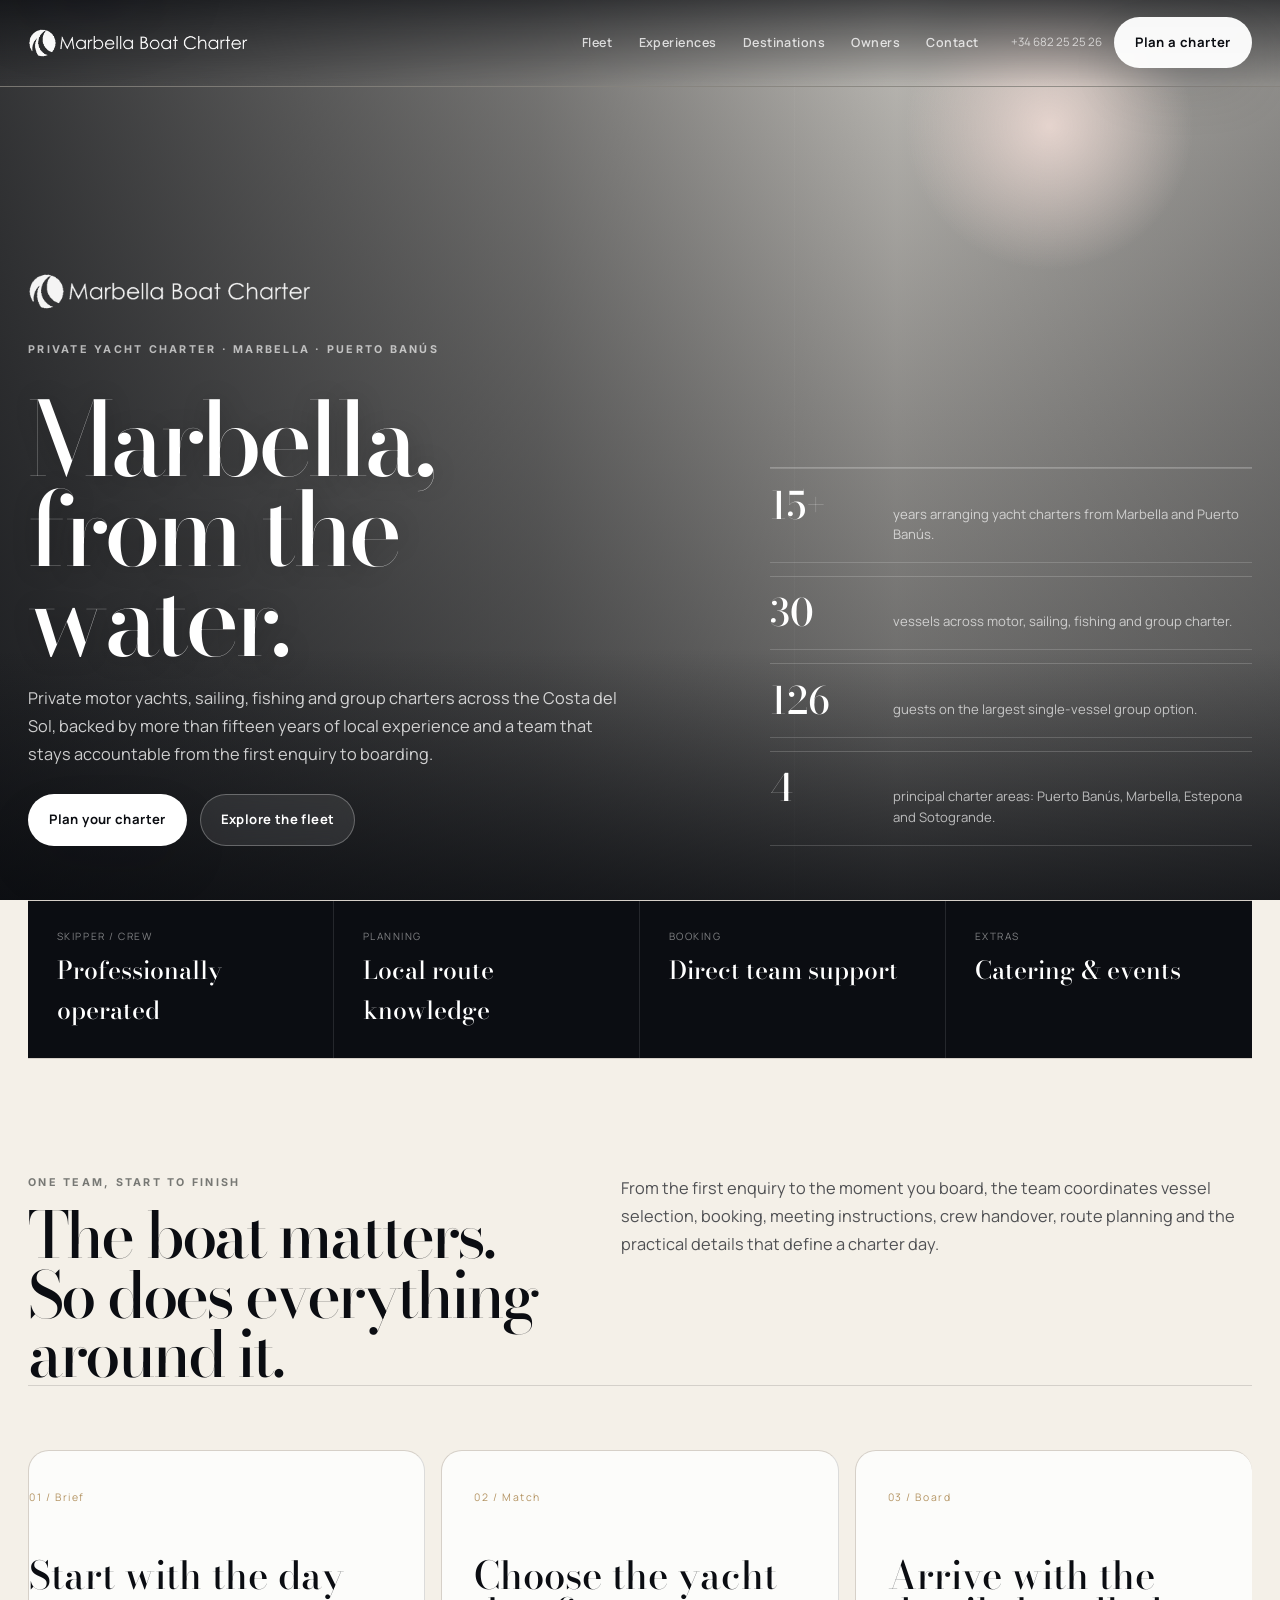
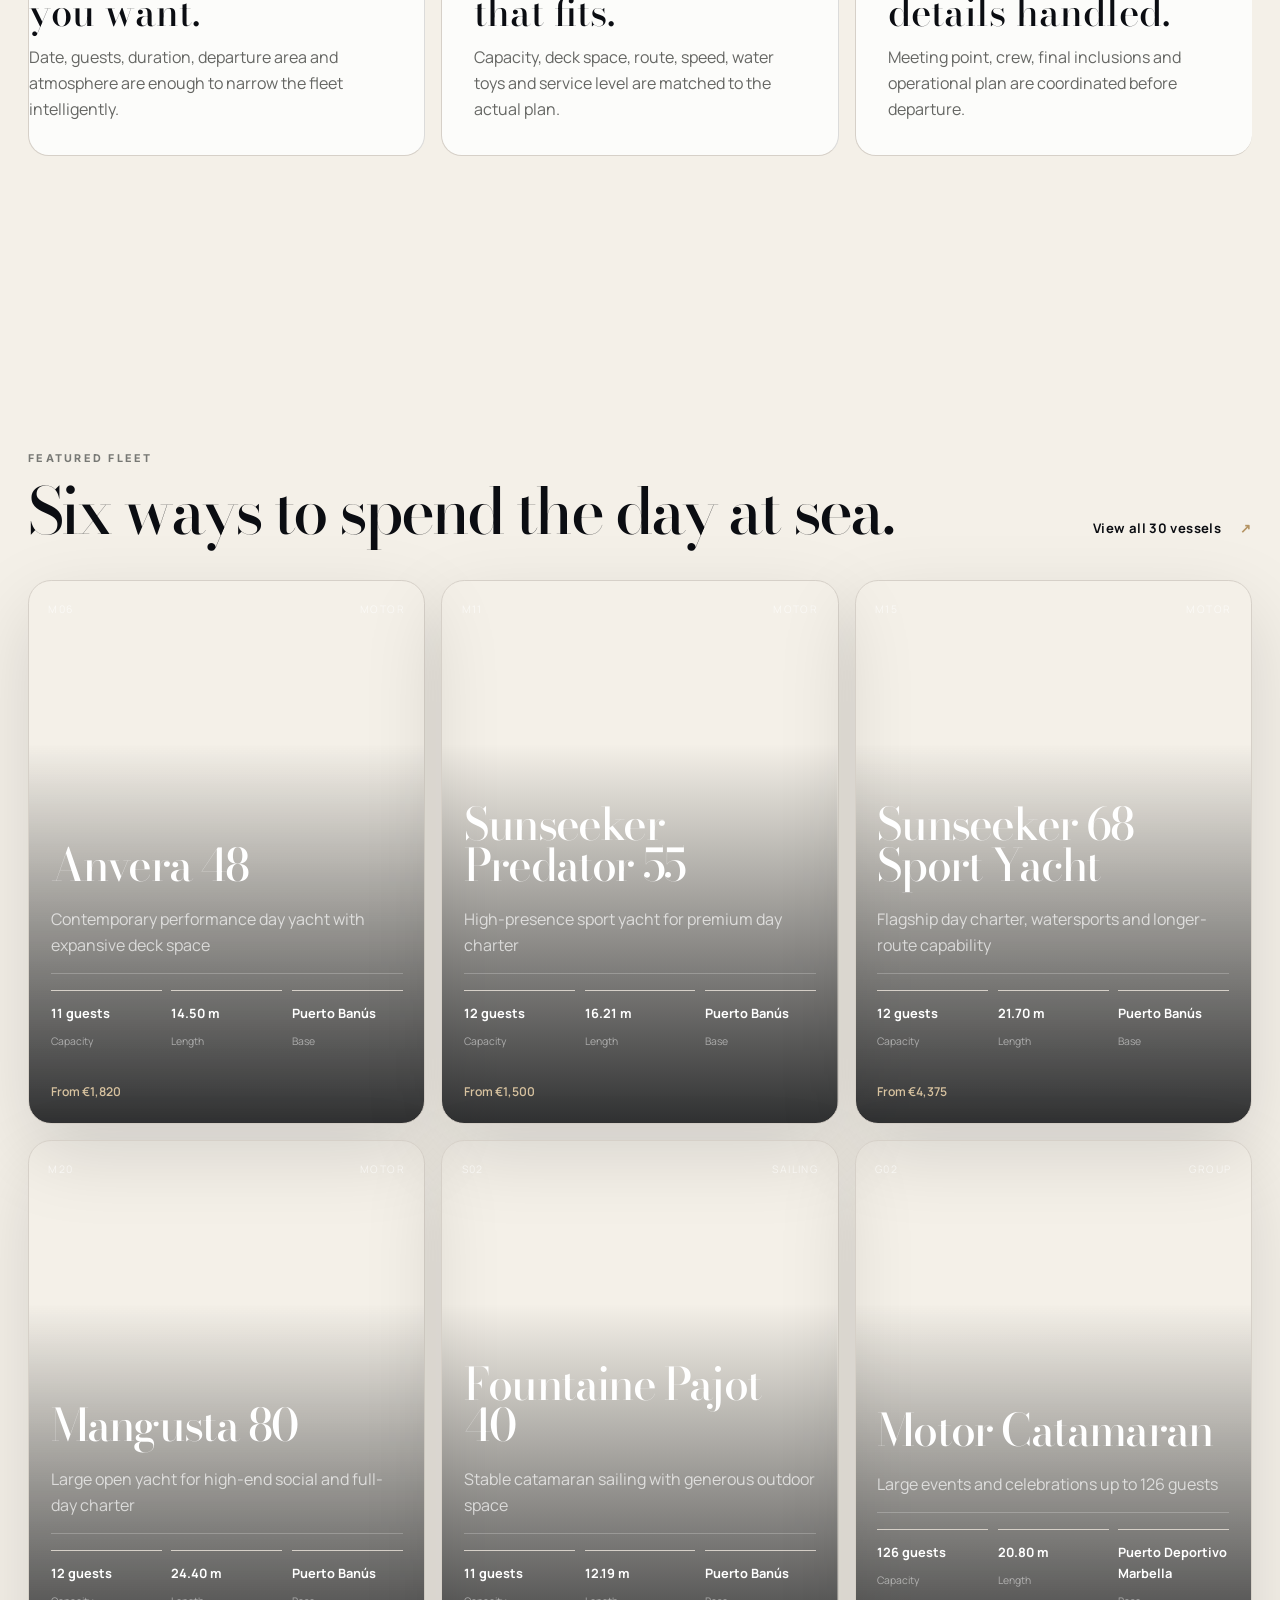
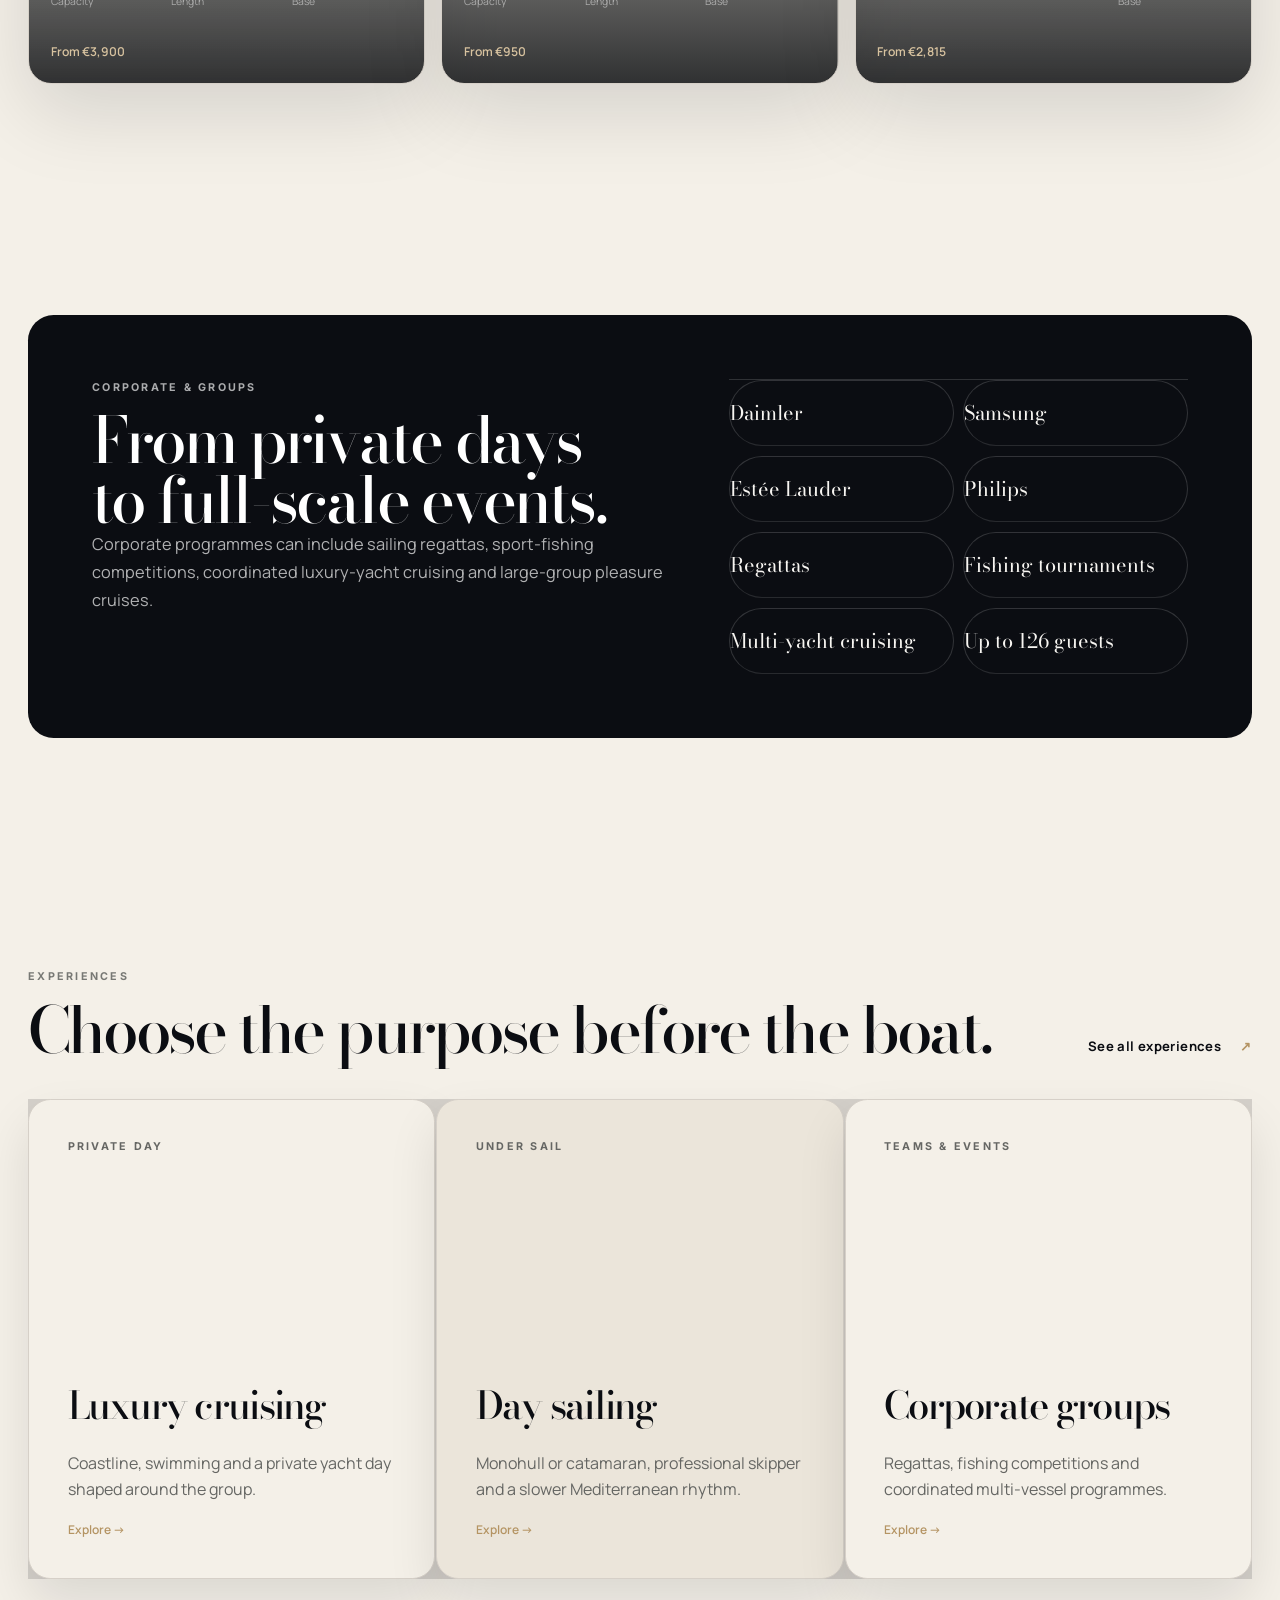
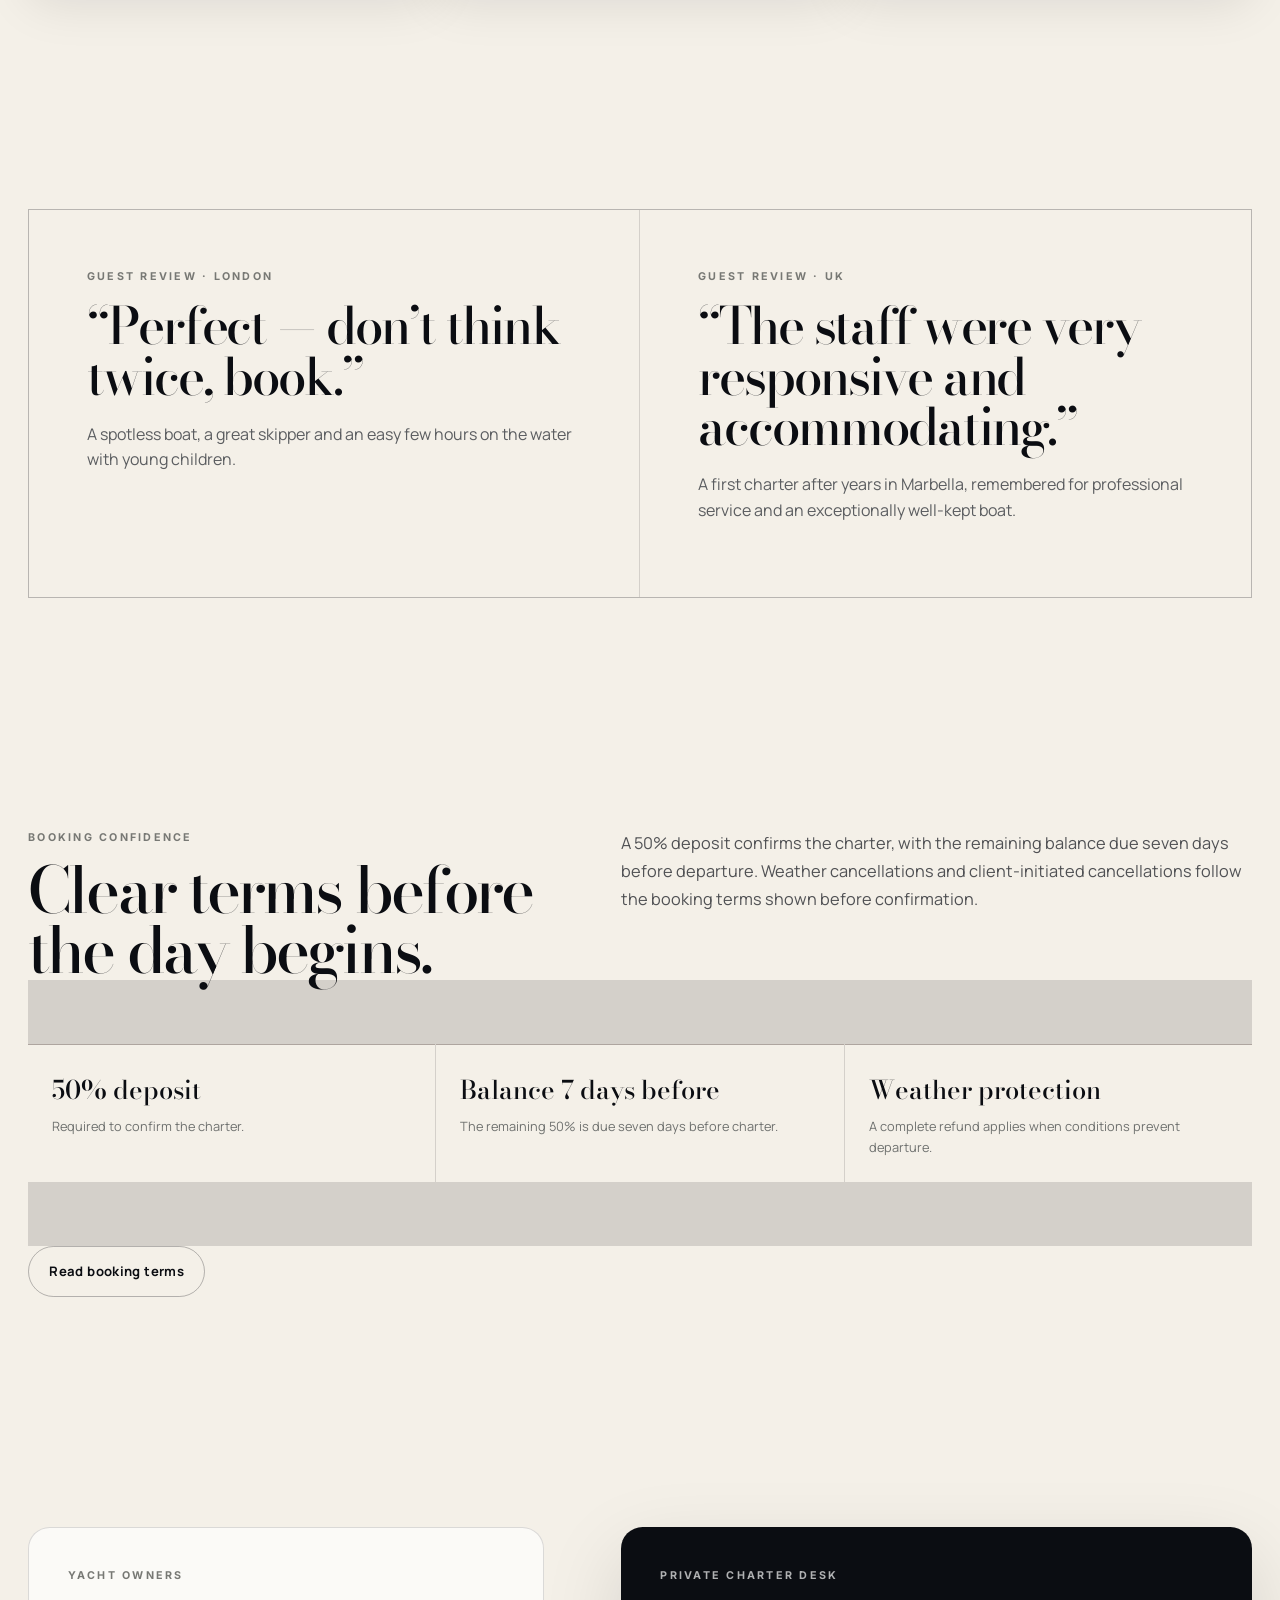
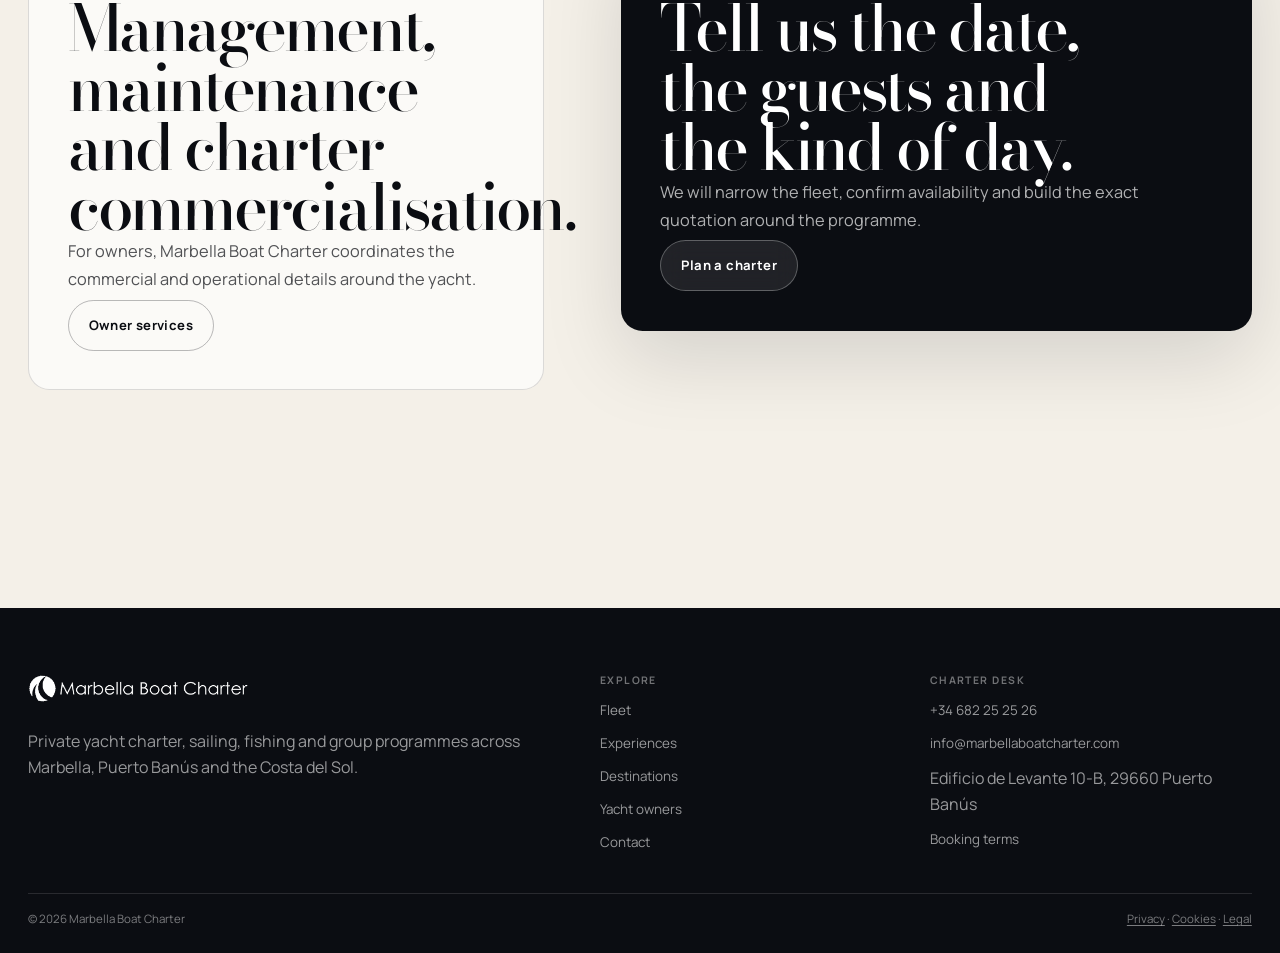
==== commit 346cff77: "Rebuild flagship luxury home" ====
--- a/index.html
+++ b/index.html
@@ -1,67 +1 @@
-<!doctype html>
-<html lang="en">
-<head>
-<meta charset="utf-8"><meta name="viewport" content="width=device-width,initial-scale=1,viewport-fit=cover">
-<title>Marbella Boat Charter | Yacht charter Marbella & Puerto Banús</title>
-<meta name="description" content="Private yacht and boat charter across Marbella, Puerto Banús and the Costa del Sol. 30 published vessels, sailing, fishing, group events, catering and yacht management.">
-<link rel="canonical" href="https://marbellaboatcharter.com/"><meta name="theme-color" content="#10131a">
-<meta property="og:type" content="website"><meta property="og:title" content="Marbella Boat Charter | Yacht charter Marbella & Puerto Banús"><meta property="og:description" content="Private yacht charter, sailing, fishing and group programmes across Marbella and the Costa del Sol."><meta property="og:url" content="https://marbellaboatcharter.com/">
-<link rel="stylesheet" href="styles/brand.css"><link rel="stylesheet" href="styles/site.css"><link rel="stylesheet" href="styles/platform.css">
-<script type="application/ld+json">{"@context":"https://schema.org","@graph":[{"@type":"LocalBusiness","@id":"https://marbellaboatcharter.com/#business","name":"Marbella Boat Charter","url":"https://marbellaboatcharter.com/","telephone":"+34 682 25 25 26","email":"info@marbellaboatcharter.com","address":{"@type":"PostalAddress","streetAddress":"Edificio de Levante 10-B","postalCode":"29660","addressLocality":"Puerto Banús","addressRegion":"Málaga","addressCountry":"ES"},"areaServed":["Marbella","Puerto Banús","Estepona","Sotogrande","Costa del Sol"],"knowsAbout":["Yacht charter","Boat charter","Sailing charter","Sport fishing charter","Corporate yacht events","Yacht management","Yacht maintenance"]},{"@type":"WebSite","name":"Marbella Boat Charter","url":"https://marbellaboatcharter.com/","publisher":{"@id":"https://marbellaboatcharter.com/#business"}}]}</script>
-</head>
-<body>
-<a class="skip-link" href="#main">Skip to content</a>
-<header class="site-header level5-header">
-  <div class="site-header__inner shell--wide">
-    <a class="brand-mark" href="/" aria-label="Marbella Boat Charter home"><span class="brand-mark__sign" aria-hidden="true">M</span><span>Marbella Boat Charter</span></a>
-    <nav class="nav" aria-label="Primary navigation"><a href="/fleet">Fleet</a><a href="/experiences">Experiences</a><a href="/destinations">Destinations</a><a href="/owners">Owners</a><a href="/contact">Contact</a></nav>
-    <div class="header-actions"><a class="header-contact" href="tel:+34682252526">+34 682 25 25 26</a><a class="btn" data-variant="primary" href="/contact">Plan a charter</a><button class="menu-toggle" type="button" aria-label="Open navigation" aria-expanded="false" data-menu-toggle>☰</button></div>
-  </div>
-  <nav class="mobile-nav shell--wide" aria-label="Mobile navigation" data-mobile-nav data-open="false"><a href="/fleet">Fleet</a><a href="/experiences">Experiences</a><a href="/destinations">Destinations</a><a href="/owners">Owners</a><a href="/contact">Contact</a><a class="btn" data-variant="primary" href="/contact">Plan a charter</a></nav>
-</header>
-<main id="main">
-<section class="home-luxury-hero">
-  <div class="shell--wide home-luxury-hero__inner">
-    <div class="home-luxury-hero__copy">
-      <img class="hero-wordmark" src="assets/logo-white.png" alt="Marbella Boat Charter">
-      <p class="eyebrow eyebrow--light">Puerto Banús · Marbella · Costa del Sol</p>
-      <h1 class="display">Private charter. Every detail handled.</h1>
-      <p class="lead">Choose from motor yachts, sailing yachts, specialist fishing boats and large group vessels. The team recommends the right boat, confirms the route, prepares the booking and stays accountable through the day.</p>
-      <div class="hero__actions"><a class="btn" data-variant="primary" href="/contact">Plan your charter</a><a class="btn" data-variant="ghost" href="/fleet">Explore 30 vessels</a></div>
-    </div>
-    <div class="home-luxury-hero__proof">
-      <div class="home-proof-card"><strong>30</strong><span>currently published vessels across motor, sailing, fishing and group charter.</span></div>
-      <div class="home-proof-card"><strong>126</strong><span>guests on the largest single-vessel group option.</span></div>
-      <div class="home-proof-card"><strong>2–8h+</strong><span>from short coastal departures to full-day and selected longer itineraries.</span></div>
-      <div class="home-proof-card"><strong>4 areas</strong><span>Puerto Banús, Marbella, Estepona and Sotogrande, depending on vessel and programme.</span></div>
-    </div>
-  </div>
-</section>
-<section class="brand-evidence shell--wide" aria-label="Charter service highlights"><div><span>Skipper / crew</span><strong>Professionally operated</strong></div><div><span>Planning</span><strong>Route matched to the day</strong></div><div><span>Booking</span><strong>Direct team support</strong></div><div><span>Extras</span><strong>Catering & event options</strong></div></section>
-<section class="section shell">
-  <div class="split"><div><p class="eyebrow">One team from enquiry to boarding</p><h2 class="display display--section">The boat matters. So does everything around it.</h2></div><p class="lead">Marbella Boat Charter positions itself as more than an intermediary: the team handles vessel selection, booking, meeting instructions, crew handover, route planning and the practical details that can make or break a charter day.</p></div>
-  <div class="service-steps section--tight"><article class="service-step"><span class="service-step__num">01 / Choose</span><h3>Start with the day you want.</h3><p>Date, guests, duration, departure area and atmosphere are enough to narrow the fleet intelligently.</p></article><article class="service-step"><span class="service-step__num">02 / Confirm</span><h3>Know what you are booking.</h3><p>The final quote confirms vessel, price, VAT treatment, inclusions, extras and any route-specific conditions.</p></article><article class="service-step"><span class="service-step__num">03 / Board</span><h3>Arrive with the details handled.</h3><p>Meeting point, crew introduction and operational plan are coordinated before departure.</p></article></div>
-</section>
-<section class="section shell--wide">
-  <div class="section-heading"><div><p class="eyebrow">Featured fleet</p><h2 class="display display--section">Six very different ways to go to sea.</h2></div><a class="btn" data-variant="text" href="/fleet">View all 30 vessels</a></div>
-  <div class="selector-grid" data-home-vessels></div>
-</section>
-<section class="section shell--wide">
-  <div class="trust-band"><div><p class="eyebrow eyebrow--light">Corporate & groups</p><h2 class="display display--section">Built for more than private family days.</h2><p class="lead">The public corporate programme includes sailing regattas, sport-fishing competitions, coordinated luxury-yacht cruising and large-group pleasure cruises. The company lists previous corporate work for brands including Daimler, Samsung, Estée Lauder and Philips.</p></div><div class="corporate-names" aria-label="Corporate brands named by Marbella Boat Charter"><span>Daimler</span><span>Samsung</span><span>Estée Lauder</span><span>Philips</span><span>Regattas</span><span>Fishing tournaments</span><span>Multi-yacht cruising</span><span>Up to 126 guests</span></div></div>
-</section>
-<section class="section shell--wide">
-  <div class="section-heading"><div><p class="eyebrow">Experiences</p><h2 class="display display--section">Choose the purpose before the boat.</h2></div><a class="btn" data-variant="text" href="/experiences">See all experiences</a></div>
-  <div class="editorial-card-grid"><a class="editorial-card" href="/experiences/luxury-cruising"><p class="eyebrow">Private day</p><h3 class="display display--card">Luxury cruising</h3><p>Coastline, swimming and a private yacht day shaped around the group.</p><span>Explore →</span></a><a class="editorial-card" href="/experiences/day-sailing"><p class="eyebrow">Under sail</p><h3 class="display display--card">Day sailing</h3><p>Monohull or catamaran, professional skipper and more time connected to wind and sea.</p><span>Explore →</span></a><a class="editorial-card" href="/experiences/corporate-groups"><p class="eyebrow">Teams & events</p><h3 class="display display--card">Corporate groups</h3><p>Regattas, fishing competitions and coordinated multi-vessel programmes.</p><span>Explore →</span></a></div>
-</section>
-<section class="section shell">
-  <div class="split"><div><p class="eyebrow">Booking confidence</p><h2 class="display display--section">Commercial terms should be visible before money changes hands.</h2></div><p class="lead">The operator's published booking terms state a 50% deposit to confirm, the remaining 50% seven days before charter, full refund for weather cancellation, and defined cancellation charges for client-initiated cancellations.</p></div>
-  <div class="booking-confidence section--tight"><article><strong>50% deposit</strong><p>Required to confirm under the currently published terms.</p></article><article><strong>Balance 7 days before</strong><p>The remaining 50% is due seven days before charter.</p></article><article><strong>Weather protection</strong><p>Published terms state a complete refund when cancellation is due to weather conditions.</p></article></div>
-  <a class="btn" data-variant="secondary" href="/booking-terms">Read booking terms</a>
-</section>
-<section class="section shell">
-  <div class="cta-layout"><article class="panel"><p class="eyebrow">Yacht owners</p><h2 class="display display--section">Management, maintenance and charter commercialisation.</h2><p class="lead">For owners, Marbella Boat Charter offers maintenance coordination and an integrated management service covering clients, crew, moorings, payments, maintenance and charter marketing.</p><div class="hero__actions"><a class="btn" data-variant="secondary" href="/owners">Owner services</a></div></article><aside class="panel panel--dark"><p class="eyebrow">Charter desk</p><h2 class="display display--section">Tell us the date, guests and the day you have in mind.</h2><p class="lead">The team will narrow the fleet and confirm a realistic route and final quote.</p><div class="hero__actions"><a class="btn" data-variant="ghost" href="/contact">Start planning</a></div></aside></div>
-</section>
-</main>
-<footer class="site-footer level5-footer"><div class="shell footer-top"><div><a class="brand-mark" href="/"><span class="brand-mark__sign" aria-hidden="true">M</span><span>Marbella Boat Charter</span></a><p class="footer-note">Private yacht charter, sailing, fishing and group programmes across Marbella, Puerto Banús and the Costa del Sol.</p></div><nav class="footer-nav" aria-label="Explore"><strong>Explore</strong><a href="/fleet">Fleet</a><a href="/experiences">Experiences</a><a href="/destinations">Destinations</a><a href="/owners">Yacht owners</a><a href="/contact">Contact</a></nav><div class="footer-contact"><strong>Charter desk</strong><a href="tel:+34682252526">+34 682 25 25 26</a><a href="mailto:info@marbellaboatcharter.com">info@marbellaboatcharter.com</a><span>Edificio de Levante 10-B, 29660 Puerto Banús</span><a href="/booking-terms">Booking terms</a></div></div><div class="shell footer-bottom"><span>© <span data-year></span> Marbella Boat Charter</span><span><a href="/privacy">Privacy</a> · <a href="/cookies">Cookies</a> · <a href="/legal">Legal</a></span></div></footer>
-<script type="module" src="scripts/site.js"></script><script type="module" src="scripts/footer.js"></script><script type="module" src="scripts/platform.js"></script>
-</body></html>
+<!doctype html><html lang="en"><head><meta charset="utf-8"><meta name="viewport" content="width=device-width,initial-scale=1,viewport-fit=cover"><title>Marbella Boat Charter | Private yacht charter in Marbella & Puerto Banús</title><meta name="description" content="Private yacht charter, sailing, fishing and group charters across Marbella, Puerto Banús and the Costa del Sol, backed by more than fifteen years of local experience."><link rel="canonical" href="https://marbellaboatcharter.com/"><meta name="theme-color" content="#0b0d12"><link rel="stylesheet" href="styles/brand.css"><link rel="stylesheet" href="styles/site.css"><link rel="stylesheet" href="styles/platform.css"><link rel="stylesheet" href="styles/luxury.css"></head><body class="page-home"><a class="skip-link" href="#main">Skip to content</a><header class="site-header level5-header"><div class="site-header__inner shell--wide"><a class="brand-logo" href="index.html"><img src="assets/logo-white.png" width="400" height="60" alt="Marbella Boat Charter"></a><nav class="nav"><a href="fleet.html">Fleet</a><a href="experiences.html">Experiences</a><a href="destinations.html">Destinations</a><a href="owners.html">Owners</a><a href="contact.html">Contact</a></nav><div class="header-actions"><a class="header-contact" href="tel:+34682252526">+34 682 25 25 26</a><a class="btn" data-variant="primary" href="booking.html">Plan a charter</a><button class="menu-toggle" type="button" aria-label="Open navigation" aria-expanded="false" data-menu-toggle>☰</button></div></div><nav class="mobile-nav shell--wide" data-mobile-nav data-open="false"><a href="fleet.html">Fleet</a><a href="experiences.html">Experiences</a><a href="destinations.html">Destinations</a><a href="owners.html">Owners</a><a href="contact.html">Contact</a><a class="btn" data-variant="primary" href="booking.html">Plan a charter</a></nav></header><main id="main"><section class="home-luxury-hero"><div class="shell--wide home-luxury-hero__inner"><div class="home-luxury-hero__copy"><img class="hero-wordmark" src="assets/logo-white.png" width="400" height="60" alt="Marbella Boat Charter"><p class="eyebrow eyebrow--light">Private yacht charter · Marbella · Puerto Banús</p><h1 class="display">Marbella, from the water.</h1><p class="lead">Private motor yachts, sailing, fishing and group charters across the Costa del Sol, backed by more than fifteen years of local experience and a team that stays accountable from the first enquiry to boarding.</p><div class="hero__actions"><a class="btn" data-variant="primary" href="booking.html">Plan your charter</a><a class="btn" data-variant="ghost" href="fleet.html">Explore the fleet</a></div></div><div class="home-luxury-hero__proof"><div class="home-proof-card"><strong>15+</strong><span>years arranging yacht charters from Marbella and Puerto Banús.</span></div><div class="home-proof-card"><strong>30</strong><span>vessels across motor, sailing, fishing and group charter.</span></div><div class="home-proof-card"><strong>126</strong><span>guests on the largest single-vessel group option.</span></div><div class="home-proof-card"><strong>4</strong><span>principal charter areas: Puerto Banús, Marbella, Estepona and Sotogrande.</span></div></div></div></section><section class="brand-evidence shell--wide"><div><span>Skipper / crew</span><strong>Professionally operated</strong></div><div><span>Planning</span><strong>Local route knowledge</strong></div><div><span>Booking</span><strong>Direct team support</strong></div><div><span>Extras</span><strong>Catering & events</strong></div></section><section class="section shell"><div class="split"><div><p class="eyebrow">One team, start to finish</p><h2 class="display display--section">The boat matters. So does everything around it.</h2></div><p class="lead">From the first enquiry to the moment you board, the team coordinates vessel selection, booking, meeting instructions, crew handover, route planning and the practical details that define a charter day.</p></div><div class="service-steps section--tight"><article class="service-step"><span class="service-step__num">01 / Brief</span><h3>Start with the day you want.</h3><p>Date, guests, duration, departure area and atmosphere are enough to narrow the fleet intelligently.</p></article><article class="service-step"><span class="service-step__num">02 / Match</span><h3>Choose the yacht that fits.</h3><p>Capacity, deck space, route, speed, water toys and service level are matched to the actual plan.</p></article><article class="service-step"><span class="service-step__num">03 / Board</span><h3>Arrive with the details handled.</h3><p>Meeting point, crew, final inclusions and operational plan are coordinated before departure.</p></article></div></section><section class="section shell--wide"><div class="section-heading"><div><p class="eyebrow">Featured fleet</p><h2 class="display display--section">Six ways to spend the day at sea.</h2></div><a class="btn" data-variant="text" href="fleet.html">View all 30 vessels</a></div><div class="selector-grid" data-home-vessels></div></section><section class="section shell--wide"><div class="trust-band"><div><p class="eyebrow eyebrow--light">Corporate & groups</p><h2 class="display display--section">From private days to full-scale events.</h2><p class="lead">Corporate programmes can include sailing regattas, sport-fishing competitions, coordinated luxury-yacht cruising and large-group pleasure cruises.</p></div><div class="corporate-names"><span>Daimler</span><span>Samsung</span><span>Estée Lauder</span><span>Philips</span><span>Regattas</span><span>Fishing tournaments</span><span>Multi-yacht cruising</span><span>Up to 126 guests</span></div></div></section><section class="section shell--wide"><div class="section-heading"><div><p class="eyebrow">Experiences</p><h2 class="display display--section">Choose the purpose before the boat.</h2></div><a class="btn" data-variant="text" href="experiences.html">See all experiences</a></div><div class="editorial-card-grid"><a class="editorial-card" href="/experiences/luxury-cruising"><p class="eyebrow">Private day</p><h3 class="display display--card">Luxury cruising</h3><p>Coastline, swimming and a private yacht day shaped around the group.</p><span>Explore →</span></a><a class="editorial-card" href="/experiences/day-sailing"><p class="eyebrow">Under sail</p><h3 class="display display--card">Day sailing</h3><p>Monohull or catamaran, professional skipper and a slower Mediterranean rhythm.</p><span>Explore →</span></a><a class="editorial-card" href="/experiences/corporate-groups"><p class="eyebrow">Teams & events</p><h3 class="display display--card">Corporate groups</h3><p>Regattas, fishing competitions and coordinated multi-vessel programmes.</p><span>Explore →</span></a></div></section><section class="section shell"><div class="review-grid"><article class="review-card"><p class="eyebrow">Guest review · London</p><blockquote>“Perfect — don’t think twice, book.”</blockquote><p>A spotless boat, a great skipper and an easy few hours on the water with young children.</p></article><article class="review-card"><p class="eyebrow">Guest review · UK</p><blockquote>“The staff were very responsive and accommodating.”</blockquote><p>A first charter after years in Marbella, remembered for professional service and an exceptionally well-kept boat.</p></article></div></section><section class="section shell"><div class="split"><div><p class="eyebrow">Booking confidence</p><h2 class="display display--section">Clear terms before the day begins.</h2></div><p class="lead">A 50% deposit confirms the charter, with the remaining balance due seven days before departure. Weather cancellations and client-initiated cancellations follow the booking terms shown before confirmation.</p></div><div class="booking-confidence section--tight"><article><strong>50% deposit</strong><p>Required to confirm the charter.</p></article><article><strong>Balance 7 days before</strong><p>The remaining 50% is due seven days before charter.</p></article><article><strong>Weather protection</strong><p>A complete refund applies when conditions prevent departure.</p></article></div><a class="btn" data-variant="secondary" href="booking-terms.html">Read booking terms</a></section><section class="section shell"><div class="cta-layout"><article class="panel"><p class="eyebrow">Yacht owners</p><h2 class="display display--section">Management, maintenance and charter commercialisation.</h2><p class="lead">For owners, Marbella Boat Charter coordinates the commercial and operational details around the yacht.</p><div class="hero__actions"><a class="btn" data-variant="secondary" href="owners.html">Owner services</a></div></article><aside class="panel panel--dark"><p class="eyebrow">Private charter desk</p><h2 class="display display--section">Tell us the date, the guests and the kind of day.</h2><p class="lead">We will narrow the fleet, confirm availability and build the exact quotation around the programme.</p><div class="hero__actions"><a class="btn" data-variant="ghost" href="booking.html">Plan a charter</a></div></aside></div></section></main><footer class="site-footer level5-footer"><div class="shell footer-top"><div><a class="brand-logo" href="index.html"><img src="assets/logo-white.png" width="400" height="60" alt="Marbella Boat Charter"></a><p class="footer-note">Private yacht charter, sailing, fishing and group programmes across Marbella, Puerto Banús and the Costa del Sol.</p></div><nav class="footer-nav"><strong>Explore</strong><a href="fleet.html">Fleet</a><a href="experiences.html">Experiences</a><a href="destinations.html">Destinations</a><a href="owners.html">Yacht owners</a><a href="contact.html">Contact</a></nav><div class="footer-contact"><strong>Charter desk</strong><a href="tel:+34682252526">+34 682 25 25 26</a><a href="mailto:info@marbellaboatcharter.com">info@marbellaboatcharter.com</a><span>Edificio de Levante 10-B, 29660 Puerto Banús</span><a href="booking-terms.html">Booking terms</a></div></div><div class="shell footer-bottom"><span>© <span data-year></span> Marbella Boat Charter</span><span><a href="privacy.html">Privacy</a> · <a href="cookies.html">Cookies</a> · <a href="legal.html">Legal</a></span></div></footer><script type="module" src="scripts/site.js"></script><script type="module" src="scripts/footer.js"></script><script type="module" src="scripts/platform.js"></script></body></html>
--- a/styles/luxury.css
+++ b/styles/luxury.css
@@ -0,0 +1,27 @@
+@import url('https://fonts.googleapis.com/css2?family=Bodoni+Moda:opsz,wght@6..96,500;6..96,600&family=Manrope:wght@400;500;600;700&display=swap');
+
+:root{
+  --ink:#0b0d12;--ink-2:#14171d;--paper:#f4f0e8;--paper-2:#ebe5da;--white:#fff;--muted:#6f716f;
+  --champagne:#b49463;--champagne-2:#d7c29f;--sea:#496d75;--line:rgba(17,20,25,.14);--line-light:rgba(255,255,255,.18);
+  --serif:'Bodoni Moda',Didot,'Times New Roman',serif;--sans:'Manrope',Arial,sans-serif;
+  --gutter:clamp(1rem,2.2vw,2.4rem);--max:110rem;--max-copy:45rem;--ease:cubic-bezier(.2,.72,.2,1);
+  --shadow:0 28px 80px rgba(8,10,14,.13);--shadow-strong:0 36px 100px rgba(8,10,14,.24);--r:1.35rem;
+  --img-banus:url('https://images.unsplash.com/photo-1770929356171-bf7bc61a2c15?auto=format&fit=crop&w=2400&q=88');
+  --img-yacht:url('https://images.unsplash.com/photo-1756670813432-df0b2cd327c5?auto=format&fit=crop&w=2400&q=88');
+  --img-sail:url('https://images.unsplash.com/photo-1771354686596-11b5a1f04d4e?auto=format&fit=crop&w=2400&q=88');
+}
+*{box-sizing:border-box}html{scroll-behavior:smooth}body{margin:0;background:var(--paper);color:var(--ink);font-family:var(--sans);font-size:16px;line-height:1.62;-webkit-font-smoothing:antialiased;text-rendering:optimizeLegibility}img{display:block;max-width:100%}a{color:inherit}button,input,select,textarea{font:inherit}.shell,.shell--wide{width:min(calc(100% - 2*var(--gutter)),94rem);margin-inline:auto}.shell--wide{width:min(calc(100% - 2*var(--gutter)),var(--max))}.section{padding-block:clamp(5.5rem,9vw,10rem)}.section--tight{padding-block:clamp(2.8rem,5vw,5rem)}
+.skip-link{position:fixed;left:1rem;top:1rem;z-index:9999;transform:translateY(-180%);background:var(--white);color:var(--ink);padding:.75rem 1rem;border-radius:999px}.skip-link:focus{transform:none}.eyebrow{margin:0 0 .95rem;font-size:.67rem;font-weight:700;letter-spacing:.21em;text-transform:uppercase;color:#777874}.eyebrow--light{color:rgba(255,255,255,.66)}.display{margin:0;font-family:var(--serif);font-weight:500;letter-spacing:-.045em;line-height:.93;text-wrap:balance}.display--xl{font-size:clamp(3.8rem,7.8vw,8.8rem)}.display--section{font-size:clamp(2.7rem,5vw,5.6rem)}.display--card{font-size:clamp(2rem,3vw,3.45rem)}.lead{margin:0;max-width:var(--max-copy);font-size:clamp(1.02rem,1.25vw,1.28rem);line-height:1.72;color:#505154}.body-copy{color:#5b5d60;max-width:44rem}.small{color:var(--muted);font-size:.86rem}
+.btn{display:inline-flex;align-items:center;justify-content:center;min-height:3.2rem;padding:.78rem 1.25rem;border:1px solid transparent;border-radius:999px;text-decoration:none;font-size:.82rem;font-weight:700;letter-spacing:.03em;cursor:pointer;transition:transform .22s var(--ease),background .22s var(--ease),color .22s var(--ease),border-color .22s var(--ease)}.btn:hover{transform:translateY(-1px)}.btn[data-variant=primary]{background:var(--white);color:var(--ink)}.btn[data-variant=secondary]{background:transparent;border-color:rgba(12,14,18,.28);color:var(--ink)}.btn[data-variant=ghost]{background:rgba(255,255,255,.09);border-color:rgba(255,255,255,.28);color:var(--white);backdrop-filter:blur(12px)}.btn[data-variant=text]{min-height:auto;padding:.2rem 0;background:transparent;color:var(--ink);border:0;border-radius:0}.btn[data-variant=text]::after{content:'↗';margin-left:.6rem;color:var(--champagne)}
+.site-header{position:fixed;inset:0 0 auto;z-index:900;background:linear-gradient(180deg,rgba(8,10,14,.66),rgba(8,10,14,0));color:var(--white);transition:background .3s var(--ease),backdrop-filter .3s var(--ease),border-color .3s var(--ease)}.site-header.is-scrolled{background:rgba(10,12,16,.88);backdrop-filter:blur(18px);border-bottom:1px solid rgba(255,255,255,.09)}.site-header__inner{min-height:5.35rem;display:grid;grid-template-columns:minmax(12rem,1fr) auto auto;gap:2rem;align-items:center}.brand-logo{display:inline-flex;align-items:center;text-decoration:none;color:var(--white)}.brand-logo img{width:min(14rem,46vw);height:auto}.nav{display:flex;align-items:center;gap:1.65rem}.nav a,.mobile-nav a{position:relative;text-decoration:none;color:rgba(255,255,255,.78);font-size:.78rem;font-weight:600;letter-spacing:.035em}.nav a::after{content:'';position:absolute;left:0;right:0;bottom:-.5rem;height:1px;background:var(--champagne-2);transform:scaleX(0);transform-origin:left;transition:transform .22s var(--ease)}.nav a:hover::after,.nav a[aria-current=page]::after{transform:scaleX(1)}.header-actions{display:flex;align-items:center;gap:.8rem}.header-contact{font-size:.72rem;color:rgba(255,255,255,.68);text-decoration:none}.header-actions .btn[data-variant=primary]{background:rgba(255,255,255,.96);color:var(--ink)}.menu-toggle{display:none;width:2.85rem;height:2.85rem;border:1px solid rgba(255,255,255,.28);border-radius:50%;background:rgba(255,255,255,.08);color:var(--white);cursor:pointer}.mobile-nav{display:none;padding:0 var(--gutter) 1.25rem;background:rgba(10,12,16,.95)}.mobile-nav[data-open=true]{display:grid;gap:1rem}
+.home-luxury-hero{position:relative;min-height:100svh;color:var(--white);background-image:linear-gradient(90deg,rgba(6,8,12,.78) 0%,rgba(6,8,12,.47) 42%,rgba(6,8,12,.16) 70%,rgba(6,8,12,.34) 100%),linear-gradient(180deg,rgba(6,8,12,.08),rgba(6,8,12,.62)),var(--img-banus);background-size:cover;background-position:center 56%;overflow:hidden}.home-luxury-hero::after{content:'';position:absolute;inset:auto 0 0;height:28%;background:linear-gradient(180deg,transparent,rgba(7,9,13,.7));pointer-events:none}.home-luxury-hero__inner{position:relative;z-index:2;min-height:100svh;display:grid;grid-template-columns:minmax(0,1.15fr) minmax(20rem,.85fr);gap:clamp(3rem,7vw,8rem);align-items:end;padding-top:10rem;padding-bottom:3.4rem}.home-luxury-hero__copy{display:grid;gap:1.25rem;align-content:end}.home-luxury-hero__copy .display{font-size:clamp(4.5rem,8vw,9.2rem);max-width:8.3ch;line-height:.88;text-shadow:0 2px 26px rgba(0,0,0,.22)}.home-luxury-hero__copy .lead{color:rgba(255,255,255,.78);max-width:37rem}.hero-wordmark{width:min(18rem,70%);height:auto;margin-bottom:.5rem}.hero__actions{display:flex;flex-wrap:wrap;gap:.8rem;margin-top:.4rem}.home-luxury-hero__proof{align-self:end;border-top:1px solid rgba(255,255,255,.24)}.home-proof-card{display:grid;grid-template-columns:6.5rem 1fr;gap:1.2rem;align-items:baseline;padding:1.1rem 0;border-bottom:1px solid rgba(255,255,255,.16)}.home-proof-card strong{font-family:var(--serif);font-size:2.35rem;font-weight:500;line-height:1}.home-proof-card span{font-size:.82rem;line-height:1.55;color:rgba(255,255,255,.67)}.brand-evidence{display:grid;grid-template-columns:repeat(4,minmax(0,1fr));background:var(--ink);color:var(--white)}.brand-evidence>div{padding:1.7rem 1.8rem;border-right:1px solid rgba(255,255,255,.11)}.brand-evidence>div:last-child{border-right:0}.brand-evidence span{display:block;font-size:.63rem;text-transform:uppercase;letter-spacing:.15em;color:rgba(255,255,255,.48)}.brand-evidence strong{display:block;margin-top:.35rem;font-family:var(--serif);font-size:1.55rem;font-weight:500}
+.split,.detail-grid,.cta-layout,.rate-section{display:grid;grid-template-columns:minmax(0,.9fr) minmax(0,1.1fr);gap:clamp(2rem,6vw,6.5rem);align-items:start}.panel{padding:clamp(1.7rem,3vw,2.5rem);background:rgba(255,255,255,.64);border:1px solid var(--line);border-radius:var(--r);box-shadow:none}.panel--dark{background:var(--ink);color:var(--white);border-color:transparent;box-shadow:var(--shadow)}.panel--dark .lead,.panel--dark .body-copy,.panel--dark .eyebrow{color:rgba(255,255,255,.68)}.service-steps{display:grid;grid-template-columns:repeat(3,minmax(0,1fr));border-top:1px solid var(--line)}.service-step{padding:2rem 2rem 2rem 0;border-right:1px solid var(--line)}.service-step+.service-step{padding-left:2rem}.service-step:last-child{border-right:0}.service-step__num{font-size:.65rem;letter-spacing:.15em;color:var(--champagne)}.service-step h3{margin:3rem 0 .8rem;font-family:var(--serif);font-size:clamp(2rem,3vw,3.2rem);font-weight:500;line-height:.98}.service-step p{color:#656663}.section-heading{display:flex;justify-content:space-between;align-items:end;gap:2rem;margin-bottom:2.4rem}.selector-grid,.fleet-cards{display:grid;grid-template-columns:repeat(3,minmax(0,1fr));gap:1rem}.selector-card,.fleet-product{position:relative;min-height:34rem;padding:1.35rem;display:flex;flex-direction:column;justify-content:flex-end;overflow:hidden;background:linear-gradient(180deg,transparent 30%,rgba(5,7,10,.82)),var(--img-yacht);background-size:cover;background-position:center;color:var(--white);text-decoration:none;box-shadow:var(--shadow);transition:transform .32s var(--ease)}.selector-card:hover,.fleet-product:hover{transform:translateY(-4px)}.selector-card__top{position:absolute;inset:1.2rem 1.2rem auto;display:flex;justify-content:space-between;font-size:.65rem;text-transform:uppercase;letter-spacing:.14em;color:rgba(255,255,255,.62)}.selector-card__title,.fleet-product__name{font-family:var(--serif);font-size:clamp(2.4rem,3.5vw,4.1rem);font-weight:500;line-height:.9;letter-spacing:-.04em}.selector-card p{color:rgba(255,255,255,.68)}.selector-card__meta{display:grid;grid-template-columns:repeat(3,1fr);gap:.6rem;padding-top:1rem;border-top:1px solid rgba(255,255,255,.22)}.selector-card__meta strong{display:block;font-size:.8rem}.selector-card__meta span{font-size:.65rem;color:rgba(255,255,255,.5)}.selector-card__price{margin-top:1rem;font-size:.76rem;color:var(--champagne-2)}.fleet-product--sailing{background-image:linear-gradient(180deg,transparent 30%,rgba(5,7,10,.82)),var(--img-sail)}.fleet-product--group,.fleet-product--fishing{background-image:linear-gradient(180deg,transparent 30%,rgba(5,7,10,.82)),var(--img-banus)}.fleet-tools{display:flex;flex-wrap:wrap;gap:.7rem;padding-bottom:1.3rem;border-bottom:1px solid var(--line)}.fleet-tools label{display:grid;gap:.35rem;font-size:.63rem;text-transform:uppercase;letter-spacing:.12em;color:var(--muted)}.fleet-tools select{min-width:10rem;padding:.65rem .75rem;border:1px solid var(--line);background:transparent}.fleet-result-bar{display:flex;justify-content:space-between;gap:1rem;padding:1rem 0 1.5rem;font-size:.76rem;color:var(--muted)}.compare-dock{position:fixed;left:50%;bottom:1rem;z-index:850;transform:translateX(-50%);width:min(calc(100% - 2rem),60rem);padding:.9rem 1rem;background:rgba(10,12,16,.94);backdrop-filter:blur(18px);color:var(--white);display:flex;align-items:center;gap:1rem;box-shadow:var(--shadow-strong)}.compare-dock[hidden]{display:none}.compare-dock>div:nth-child(2){display:flex;gap:.4rem;flex:1}.compare-dock span{font-size:.72rem;color:rgba(255,255,255,.58)}
+.trust-band{padding:clamp(2.5rem,5vw,5rem);display:grid;grid-template-columns:minmax(0,1fr) minmax(18rem,.8fr);gap:4rem;background:var(--ink);color:var(--white)}.trust-band .lead{color:rgba(255,255,255,.68)}.corporate-names{display:grid;grid-template-columns:repeat(2,1fr);border-top:1px solid rgba(255,255,255,.15)}.corporate-names span{padding:1rem 0;border-bottom:1px solid rgba(255,255,255,.12);font-family:var(--serif);font-size:1.25rem}.editorial-card-grid{display:grid;grid-template-columns:repeat(3,minmax(0,1fr));gap:1px;background:var(--line)}.editorial-card{min-height:30rem;padding:clamp(1.5rem,3vw,3rem);display:flex;flex-direction:column;background:var(--paper);text-decoration:none;transition:background .25s var(--ease),color .25s var(--ease)}.editorial-card:nth-child(3n+2){background:var(--paper-2)}.editorial-card:hover{background:var(--ink);color:var(--white)}.editorial-card h2,.editorial-card h3{margin:auto 0 1rem}.editorial-card p{color:#656663}.editorial-card:hover p,.editorial-card:hover .eyebrow{color:rgba(255,255,255,.58)}.editorial-card>span{font-size:.75rem;color:var(--champagne)}.editorial-hero{min-height:66svh;padding:11rem 0 5rem;display:grid;align-items:end;color:var(--white);background:linear-gradient(90deg,rgba(6,8,12,.78),rgba(6,8,12,.28)),var(--img-yacht);background-size:cover;background-position:center}.page-destinations .editorial-hero,.page-destination .editorial-hero{background-image:linear-gradient(90deg,rgba(6,8,12,.78),rgba(6,8,12,.28)),var(--img-banus)}.page-experiences .editorial-hero,.page-experience .editorial-hero{background-image:linear-gradient(90deg,rgba(6,8,12,.78),rgba(6,8,12,.28)),var(--img-sail)}.editorial-hero .lead{color:rgba(255,255,255,.72)}
+.vessel-hero{min-height:82svh;padding:11rem 0 4rem;display:grid;align-items:end;color:var(--white);background:linear-gradient(90deg,rgba(6,8,12,.8),rgba(6,8,12,.2)),var(--img-yacht);background-size:cover;background-position:center}.page-yacht-sailing .vessel-hero{background-image:linear-gradient(90deg,rgba(6,8,12,.8),rgba(6,8,12,.2)),var(--img-sail)}.page-yacht-group .vessel-hero,.page-yacht-fishing .vessel-hero{background-image:linear-gradient(90deg,rgba(6,8,12,.8),rgba(6,8,12,.2)),var(--img-banus)}.vessel-hero__grid{display:grid;grid-template-columns:minmax(0,1.1fr) minmax(18rem,.65fr);gap:4rem;align-items:end}.vessel-hero .lead{color:rgba(255,255,255,.72)}.vessel-facts{display:grid;border-top:1px solid rgba(255,255,255,.22)}.vessel-facts div{display:grid;grid-template-columns:6rem 1fr;gap:1rem;padding:.9rem 0;border-bottom:1px solid rgba(255,255,255,.14)}.vessel-facts span{font-size:.65rem;text-transform:uppercase;letter-spacing:.12em;color:rgba(255,255,255,.48)}.vessel-facts strong{font-weight:600;font-size:.85rem}.rate-card{padding:1.4rem;border:1px solid var(--line);background:rgba(255,255,255,.5)}.rate-card strong{font-family:var(--serif);font-size:2.15rem;font-weight:500}.faq-item{border-top:1px solid var(--line)}.faq-item:last-child{border-bottom:1px solid var(--line)}.faq-item summary{padding:1.2rem 0;cursor:pointer;list-style:none;display:flex;justify-content:space-between;font-weight:600}.faq-item p{color:#666;margin:0 0 1.2rem}.related-vessels{display:grid;grid-template-columns:repeat(3,1fr);gap:1rem}
+.review-grid{display:grid;grid-template-columns:repeat(2,minmax(0,1fr));gap:1px;background:var(--line);border:1px solid var(--line)}.review-card{padding:clamp(2.4rem,4.5vw,4.5rem);background:var(--paper)}.review-card blockquote{margin:0 0 1.3rem;font-family:var(--serif);font-size:clamp(2.3rem,4vw,4.3rem);font-weight:500;line-height:.98;letter-spacing:-.04em}.review-card p:last-child{max-width:31rem;color:#5b5d60}.booking-confidence{display:grid;grid-template-columns:repeat(3,1fr);gap:1px;background:var(--line)}.booking-confidence article{padding:1.5rem;background:var(--paper)}.booking-confidence strong{font-family:var(--serif);font-size:1.6rem;font-weight:500}.booking-confidence p{color:var(--muted);font-size:.8rem}.site-footer,.level5-footer{background:var(--ink);color:var(--white)}.footer-top{display:grid;grid-template-columns:1.3fr .7fr .8fr;gap:3rem;padding:4rem 0 2.5rem}.footer-note,.footer-nav a,.footer-contact a,.footer-contact span{color:rgba(255,255,255,.58)}.footer-nav,.footer-contact{display:grid;align-content:start;gap:.7rem}.footer-nav strong,.footer-contact strong{font-size:.65rem;text-transform:uppercase;letter-spacing:.14em;color:rgba(255,255,255,.42)}.footer-nav a,.footer-contact a{text-decoration:none;font-size:.84rem}.footer-bottom{display:flex;justify-content:space-between;gap:1rem;padding:1rem 0 1.5rem;border-top:1px solid rgba(255,255,255,.12);font-size:.72rem;color:rgba(255,255,255,.46)}.footer-bottom a{color:inherit}
+.booking-hero{min-height:52svh;padding:10rem 0 clamp(4rem,7vw,7rem);display:grid;align-items:end;color:var(--white);background:linear-gradient(90deg,rgba(6,8,12,.8),rgba(6,8,12,.32)),var(--img-yacht);background-size:cover;background-position:center 62%}.booking-hero .display{font-size:clamp(3.7rem,7vw,7.6rem);max-width:11ch}.booking-hero .lead{color:rgba(255,255,255,.76)}.booking-layout{display:grid;grid-template-columns:minmax(0,1.18fr) minmax(19rem,.82fr);gap:clamp(2rem,5vw,6rem);align-items:start}.booking-form{display:grid;gap:1.35rem}.booking-form__section{padding-bottom:2rem;border-bottom:1px solid var(--line)}.booking-form__section-head{display:grid;grid-template-columns:3.2rem 1fr;gap:1rem;margin-bottom:1.4rem}.booking-form__section-head>span{font-family:var(--serif);font-size:1.75rem;color:var(--champagne)}.booking-form__section-head h2{margin:0;font-family:var(--serif);font-size:clamp(1.9rem,3vw,3rem);font-weight:500;letter-spacing:-.035em}.booking-form__section-head p{margin:.35rem 0 0;color:var(--muted);font-size:.88rem}.field-grid{display:grid;grid-template-columns:repeat(2,minmax(0,1fr));gap:1rem}.field{display:grid;gap:.5rem}.field--full{grid-column:1/-1}.field label{font-size:.69rem;font-weight:700;letter-spacing:.11em;text-transform:uppercase;color:#60615f}.field input,.field select,.field textarea{width:100%;border:0;border-bottom:1px solid rgba(12,14,18,.28);border-radius:0;background:transparent;color:var(--ink);padding:.9rem .1rem;outline:none}.field textarea{min-height:8.5rem;resize:vertical}.field-hint{margin:0;color:var(--muted);font-size:.76rem}.booking-choice-grid{display:grid;grid-template-columns:repeat(4,1fr);gap:.6rem}.booking-choice{position:relative}.booking-choice input{position:absolute;opacity:0}.booking-choice label{min-height:5.5rem;padding:1rem;display:flex;flex-direction:column;justify-content:space-between;border:1px solid var(--line);background:rgba(255,255,255,.38);cursor:pointer}.booking-choice label strong{font-family:var(--serif);font-size:1.5rem;font-weight:500}.booking-choice label span{font-size:.72rem;color:var(--muted)}.booking-choice input:checked+label{border-color:var(--champagne);background:#fff}.booking-aside{position:sticky;top:7.2rem;background:var(--ink);color:var(--white);padding:clamp(1.7rem,3vw,2.5rem);box-shadow:var(--shadow-strong)}.booking-aside .eyebrow{color:rgba(255,255,255,.5)}.booking-aside h2{margin:0 0 1rem;font-family:var(--serif);font-size:clamp(2.3rem,4vw,4rem);line-height:.96;font-weight:500;letter-spacing:-.04em}.booking-aside p{color:rgba(255,255,255,.64)}.booking-assurance{display:grid;margin:2rem 0;border-top:1px solid rgba(255,255,255,.16)}.booking-assurance div{display:grid;grid-template-columns:2rem 1fr;gap:.8rem;padding:1rem 0;border-bottom:1px solid rgba(255,255,255,.12)}.booking-assurance span{color:var(--champagne-2);font-size:.72rem}.booking-assurance strong{font-size:.85rem}.booking-aside .btn{width:100%;background:var(--paper)!important;color:var(--ink)!important}.booking-status{min-height:1.5rem;margin:.8rem 0 0;color:#6a6c6a;font-size:.82rem}
+.contact-hero{padding:11rem 0 clamp(5rem,9vw,9rem);color:var(--white);background:linear-gradient(90deg,rgba(6,8,12,.88),rgba(6,8,12,.46)),var(--img-banus);background-size:cover;background-position:center 58%}.contact-hero__grid{display:grid;grid-template-columns:minmax(0,1fr) minmax(18rem,.6fr);gap:5rem;align-items:end}.contact-hero .display{font-size:clamp(3.9rem,7vw,7.8rem);max-width:10ch}.contact-hero .lead{color:rgba(255,255,255,.73)}.contact-signature{border-left:1px solid rgba(255,255,255,.24);padding-left:2rem;display:grid;gap:.55rem}.contact-signature span{font-size:.7rem;text-transform:uppercase;letter-spacing:.14em;color:rgba(255,255,255,.5)}.contact-signature a{font-family:var(--serif);font-size:clamp(2rem,3vw,3.4rem);text-decoration:none;line-height:1.05}.contact-channel-grid{display:grid;grid-template-columns:repeat(3,1fr);gap:1px;background:var(--line)}.contact-channel{padding:2rem;background:var(--paper);text-decoration:none;min-height:12rem;display:flex;flex-direction:column;justify-content:space-between}.contact-channel span{font-size:.67rem;text-transform:uppercase;letter-spacing:.15em;color:var(--muted)}.contact-channel strong{font-family:var(--serif);font-size:clamp(1.7rem,2.6vw,2.7rem);font-weight:500;line-height:1}.contact-channel p{margin:0;color:#656664;font-size:.84rem}
+.owners-hero{min-height:78svh;padding:10rem 0 4rem;color:var(--white);display:grid;align-items:end;background:linear-gradient(90deg,rgba(6,8,12,.86),rgba(6,8,12,.44) 55%,rgba(6,8,12,.18)),var(--img-yacht);background-size:cover;background-position:center}.owners-hero__grid{display:grid;grid-template-columns:minmax(0,1.1fr) minmax(20rem,.7fr);gap:5rem;align-items:end}.owners-hero .display{font-size:clamp(4rem,7.6vw,8.3rem);max-width:9ch}.owners-hero .lead{color:rgba(255,255,255,.75)}.owners-proof{display:grid;border-top:1px solid rgba(255,255,255,.22)}.owners-proof div{padding:1rem 0;border-bottom:1px solid rgba(255,255,255,.14);display:grid;grid-template-columns:7rem 1fr;gap:1rem}.owners-proof span{font-size:.68rem;text-transform:uppercase;letter-spacing:.13em;color:rgba(255,255,255,.48)}.owners-proof strong{font-size:.86rem}.owner-service-grid{display:grid;grid-template-columns:repeat(3,1fr);gap:1px;background:var(--line)}.owner-service{padding:clamp(2rem,4vw,4rem) clamp(1.5rem,3vw,3rem);background:var(--paper);min-height:24rem;display:flex;flex-direction:column}.owner-service h3{margin:auto 0 1rem;font-family:var(--serif);font-size:clamp(2.2rem,3.6vw,4rem);font-weight:500;line-height:.96;letter-spacing:-.04em}.owner-service p{margin:0;color:#5e605e}.owner-process{display:grid;grid-template-columns:repeat(4,1fr);border-top:1px solid var(--line);border-bottom:1px solid var(--line)}.owner-process article{padding:2rem;border-right:1px solid var(--line)}.owner-process article:last-child{border-right:0}.owner-process span{font-family:var(--serif);font-size:2rem;color:var(--champagne)}.owner-process h3{font-family:var(--serif);font-size:1.7rem;font-weight:500;margin:2.5rem 0 .7rem}.owner-process p{font-size:.84rem;color:var(--muted)}.consent-row{display:flex!important;align-items:flex-start;gap:.75rem!important;font-size:.78rem!important;line-height:1.55!important;text-transform:none!important;letter-spacing:0!important;font-weight:500!important;color:#666865!important}.consent-row input{width:1rem!important;height:1rem!important;min-width:1rem;margin:.2rem 0 0;padding:0!important}.honeypot{position:absolute!important;left:-9999px!important;width:1px!important;height:1px!important;opacity:0!important}
+@media(max-width:72rem){.site-header__inner{grid-template-columns:1fr auto}.nav,.header-contact{display:none}.menu-toggle{display:grid;place-items:center}.header-actions .btn{display:none}.home-luxury-hero__inner,.split,.detail-grid,.cta-layout,.rate-section,.trust-band,.vessel-hero__grid,.booking-layout,.contact-hero__grid,.owners-hero__grid{grid-template-columns:1fr}.home-luxury-hero__proof{display:grid;grid-template-columns:repeat(2,1fr)}.home-proof-card{grid-template-columns:5rem 1fr}.brand-evidence{grid-template-columns:repeat(2,1fr)}.selector-grid,.fleet-cards,.editorial-card-grid{grid-template-columns:repeat(2,1fr)}.service-steps{grid-template-columns:1fr}.service-step,.service-step+.service-step{padding:1.5rem 0;border-right:0;border-bottom:1px solid var(--line)}.booking-aside{position:relative;top:auto}.booking-choice-grid{grid-template-columns:repeat(2,1fr)}.contact-channel-grid,.owner-service-grid{grid-template-columns:1fr}.owner-process{grid-template-columns:repeat(2,1fr)}.review-grid{grid-template-columns:1fr}.footer-top{grid-template-columns:1fr}}
+@media(max-width:48rem){.home-luxury-hero__inner{padding-top:8rem}.home-luxury-hero__copy .display{font-size:clamp(4rem,18vw,6.2rem)}.home-luxury-hero__proof{grid-template-columns:1fr}.brand-evidence{grid-template-columns:1fr}.brand-evidence>div{border-right:0;border-bottom:1px solid rgba(255,255,255,.11)}.selector-grid,.fleet-cards,.editorial-card-grid,.related-vessels{grid-template-columns:1fr}.selector-card,.fleet-product{min-height:28rem}.section-heading{align-items:start;flex-direction:column}.booking-confidence{grid-template-columns:1fr}.editorial-hero,.vessel-hero{min-height:60svh;padding-top:8.5rem}.compare-dock{align-items:stretch;flex-direction:column}.booking-hero{min-height:62svh;padding-top:8.5rem}.booking-hero .display,.contact-hero .display,.owners-hero .display{font-size:clamp(3.3rem,14vw,5.2rem)}.field-grid,.booking-choice-grid{grid-template-columns:1fr}.contact-signature{border-left:0;border-top:1px solid rgba(255,255,255,.24);padding:1.5rem 0 0}.owner-process{grid-template-columns:1fr}.owner-process article{border-right:0;border-bottom:1px solid var(--line)}.footer-bottom{flex-direction:column}}
+@media(prefers-reduced-motion:reduce){html{scroll-behavior:auto}*,*::before,*::after{animation-duration:.01ms!important;transition-duration:.01ms!important}}
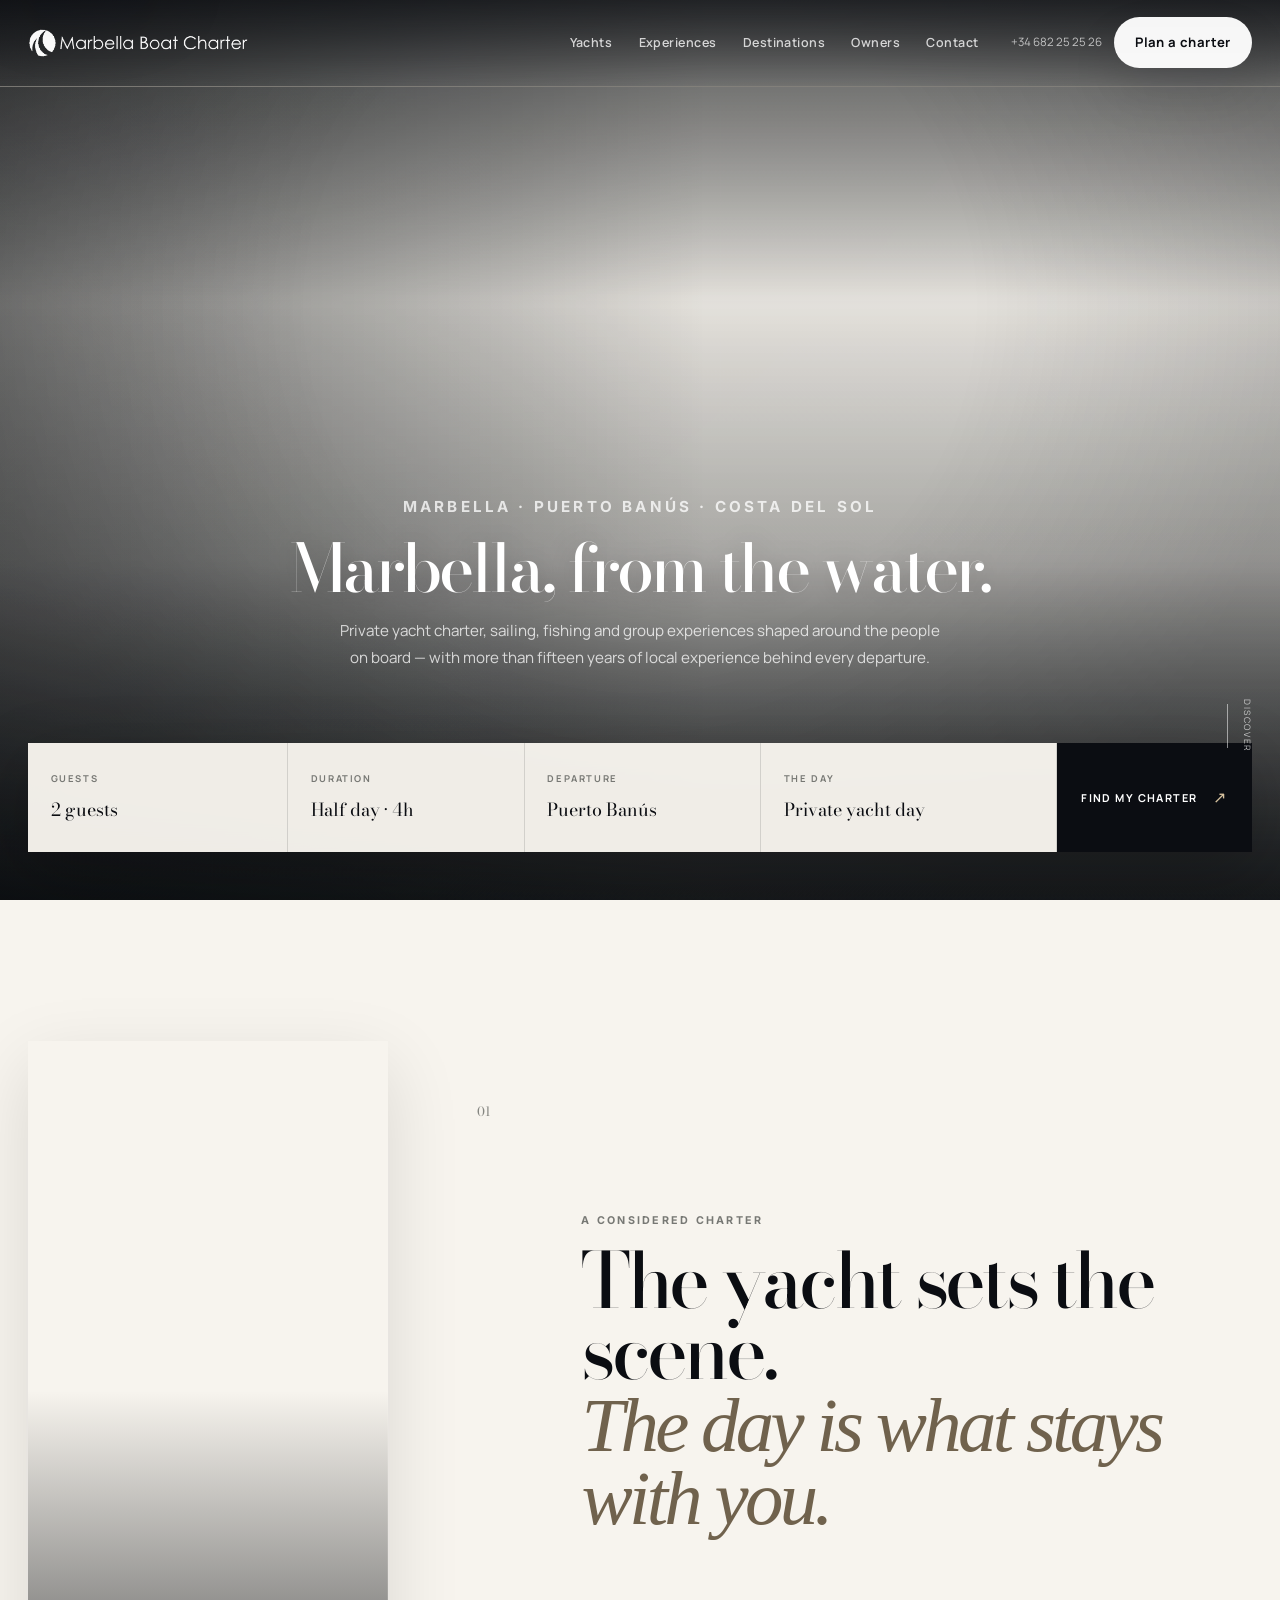
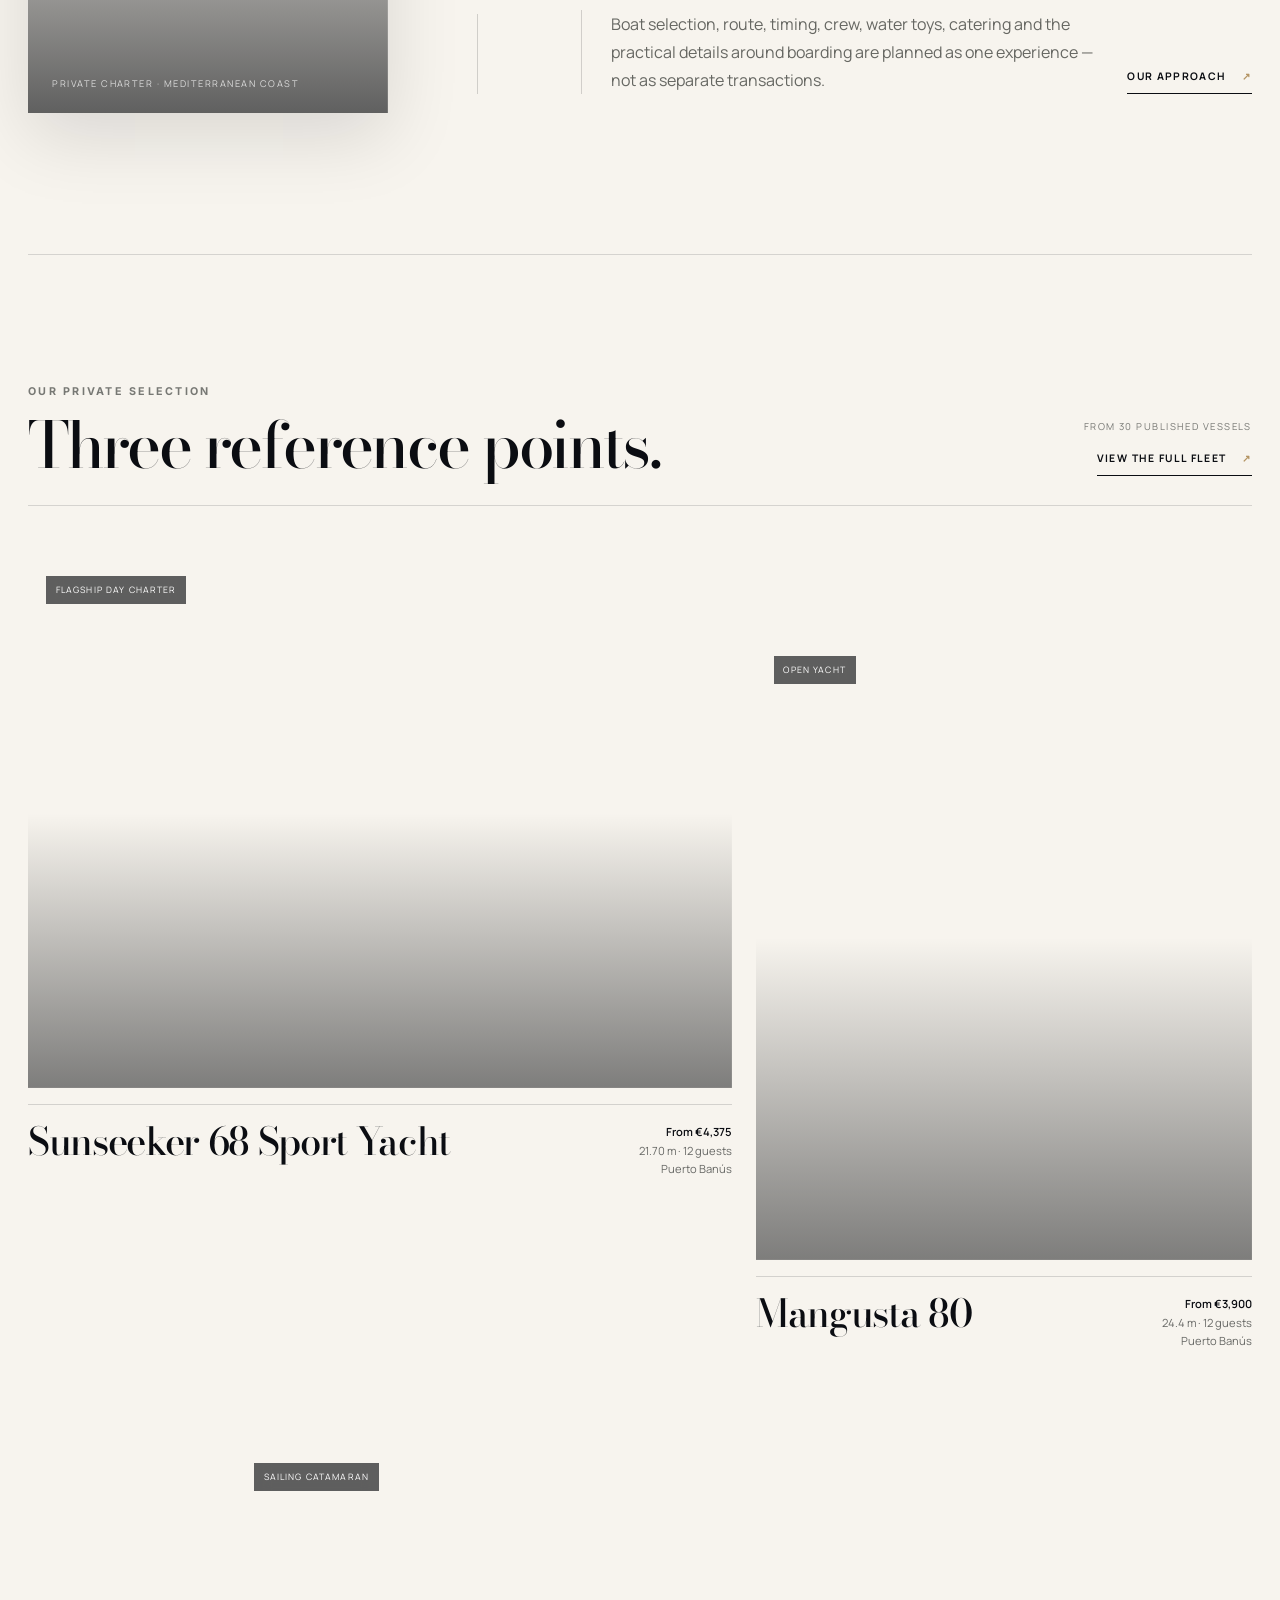
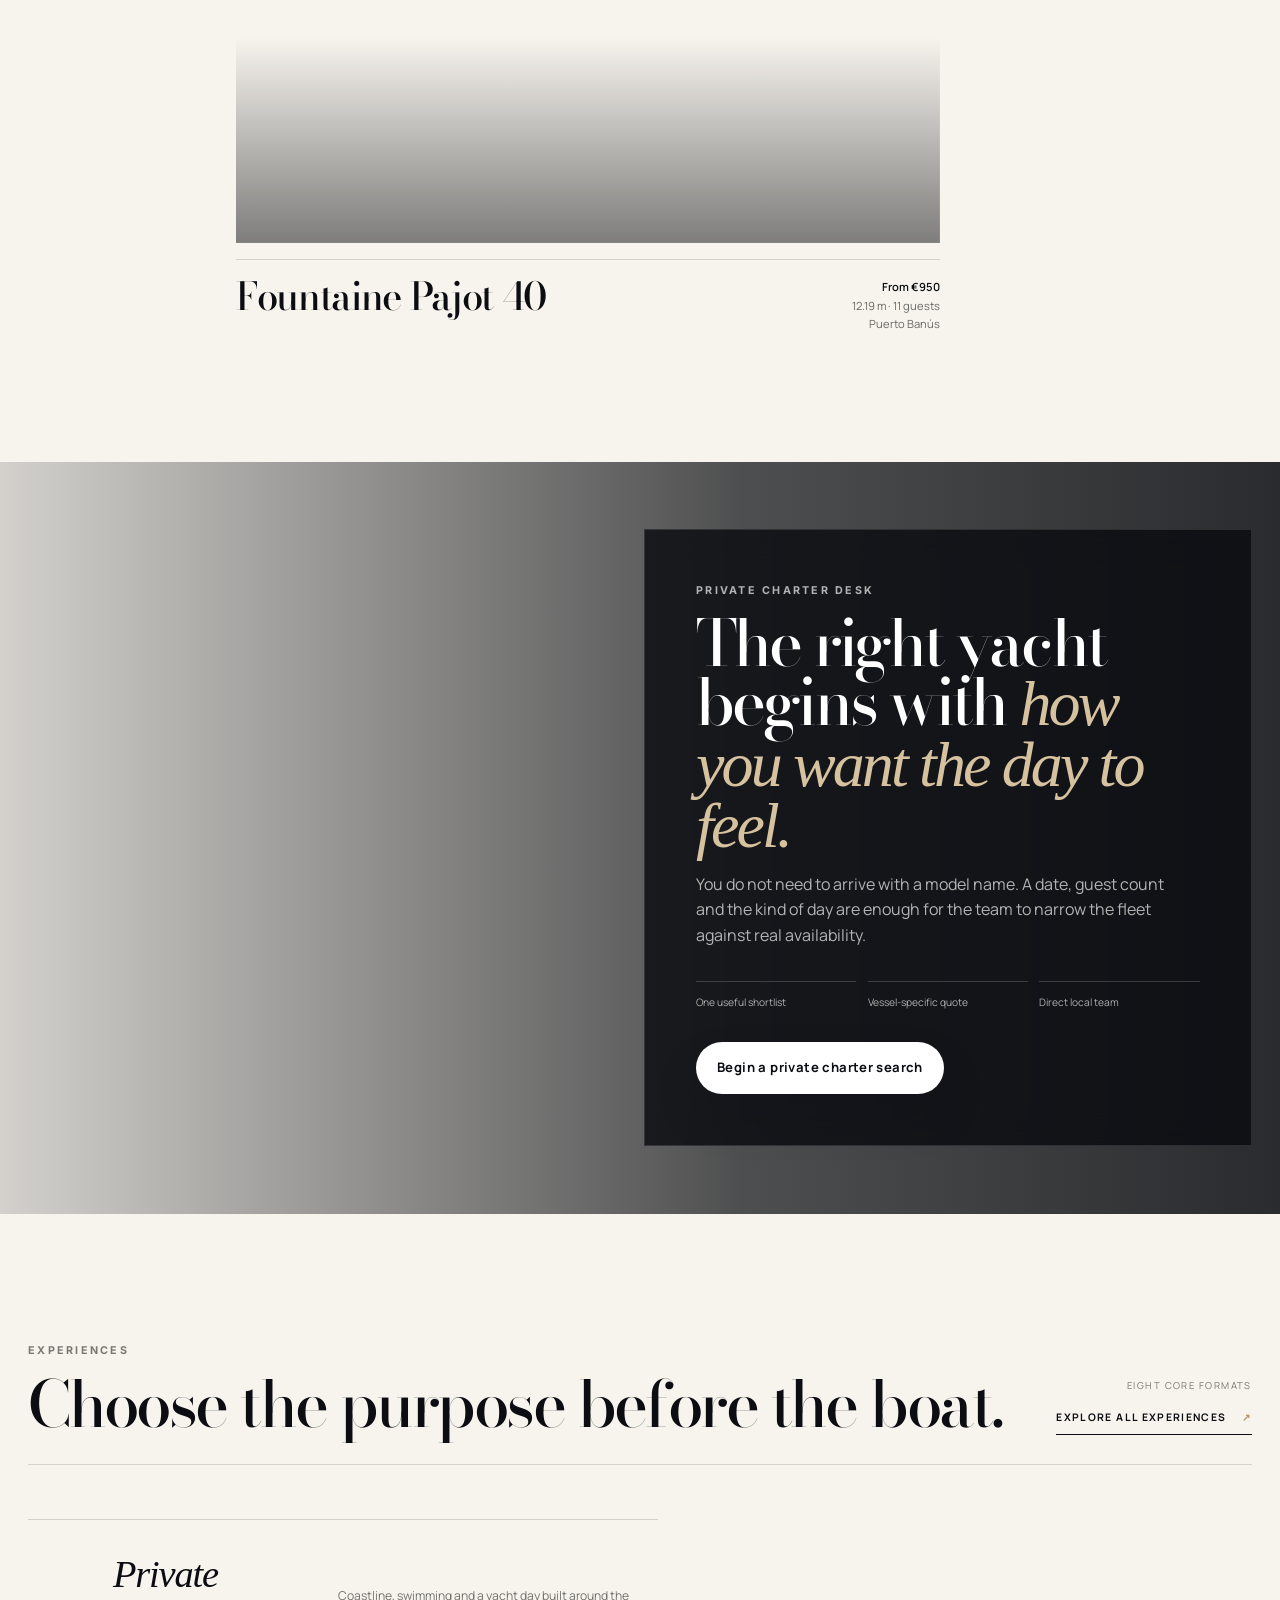
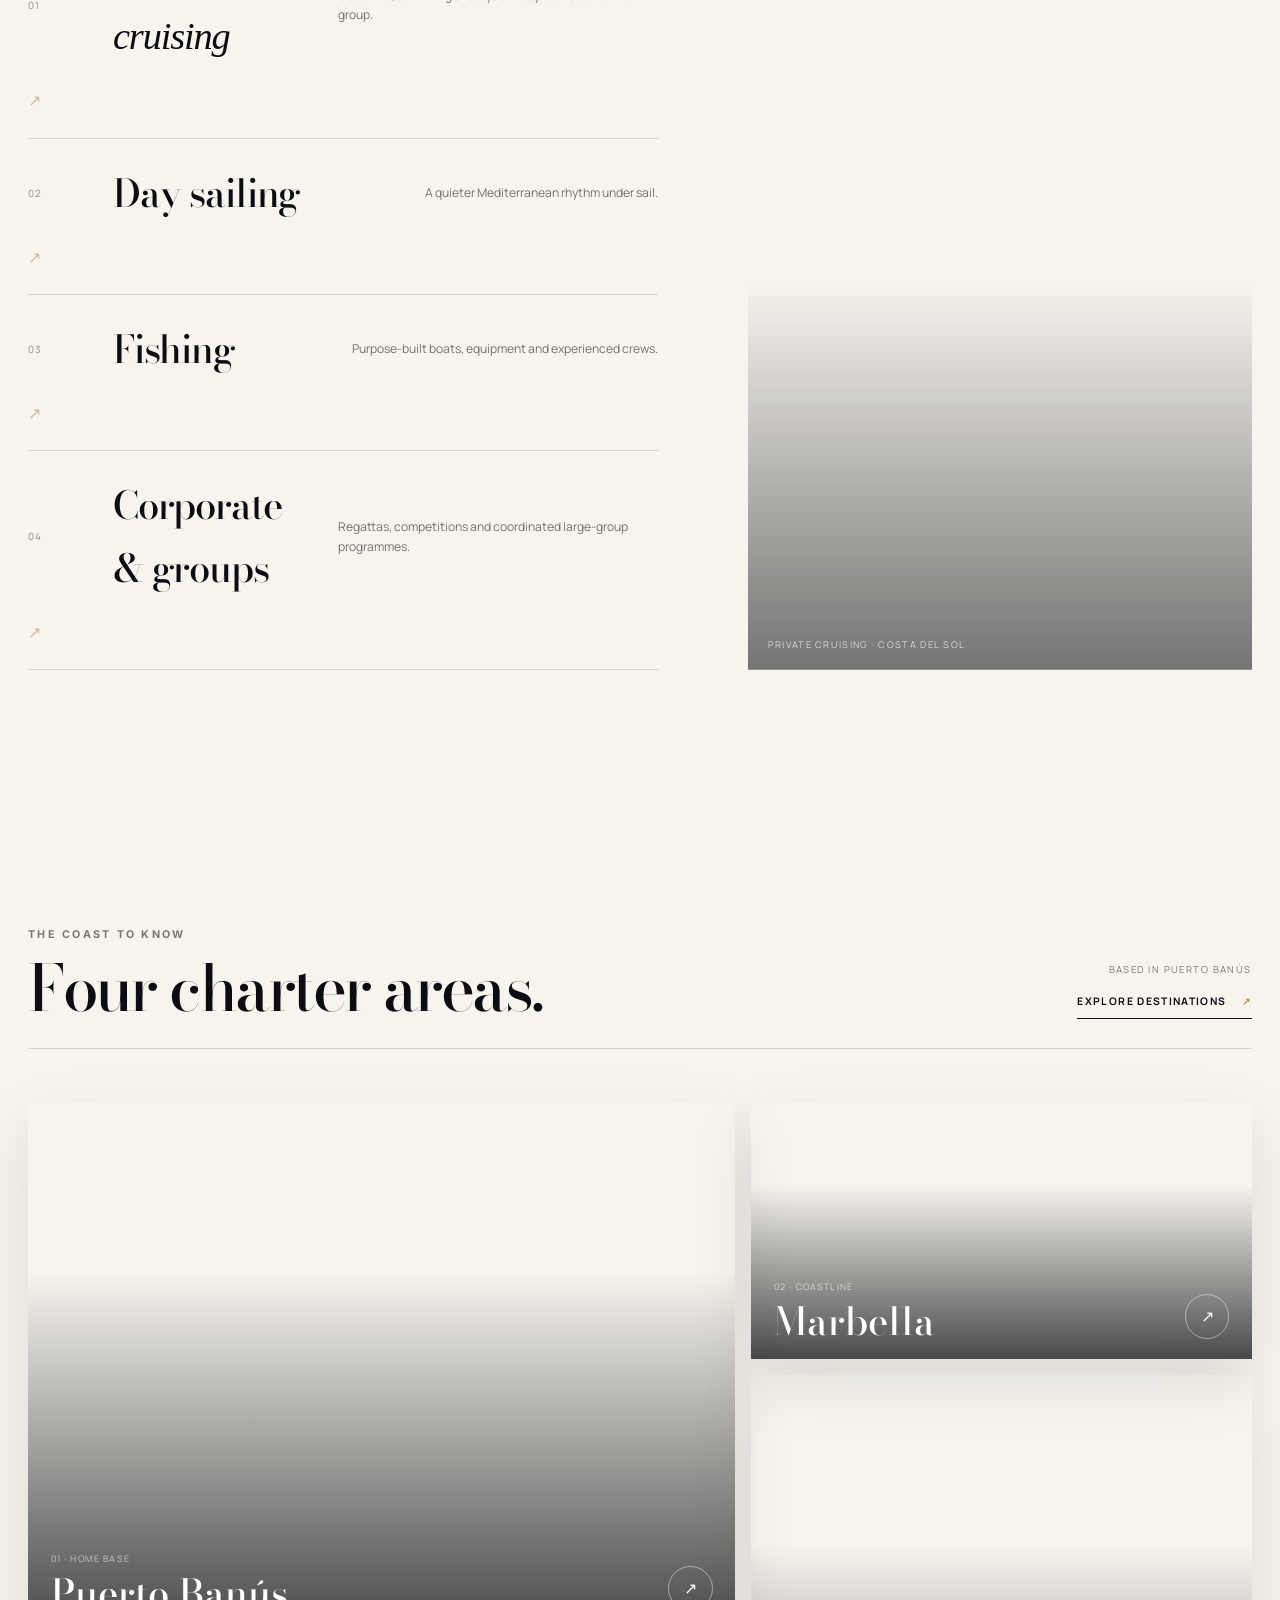
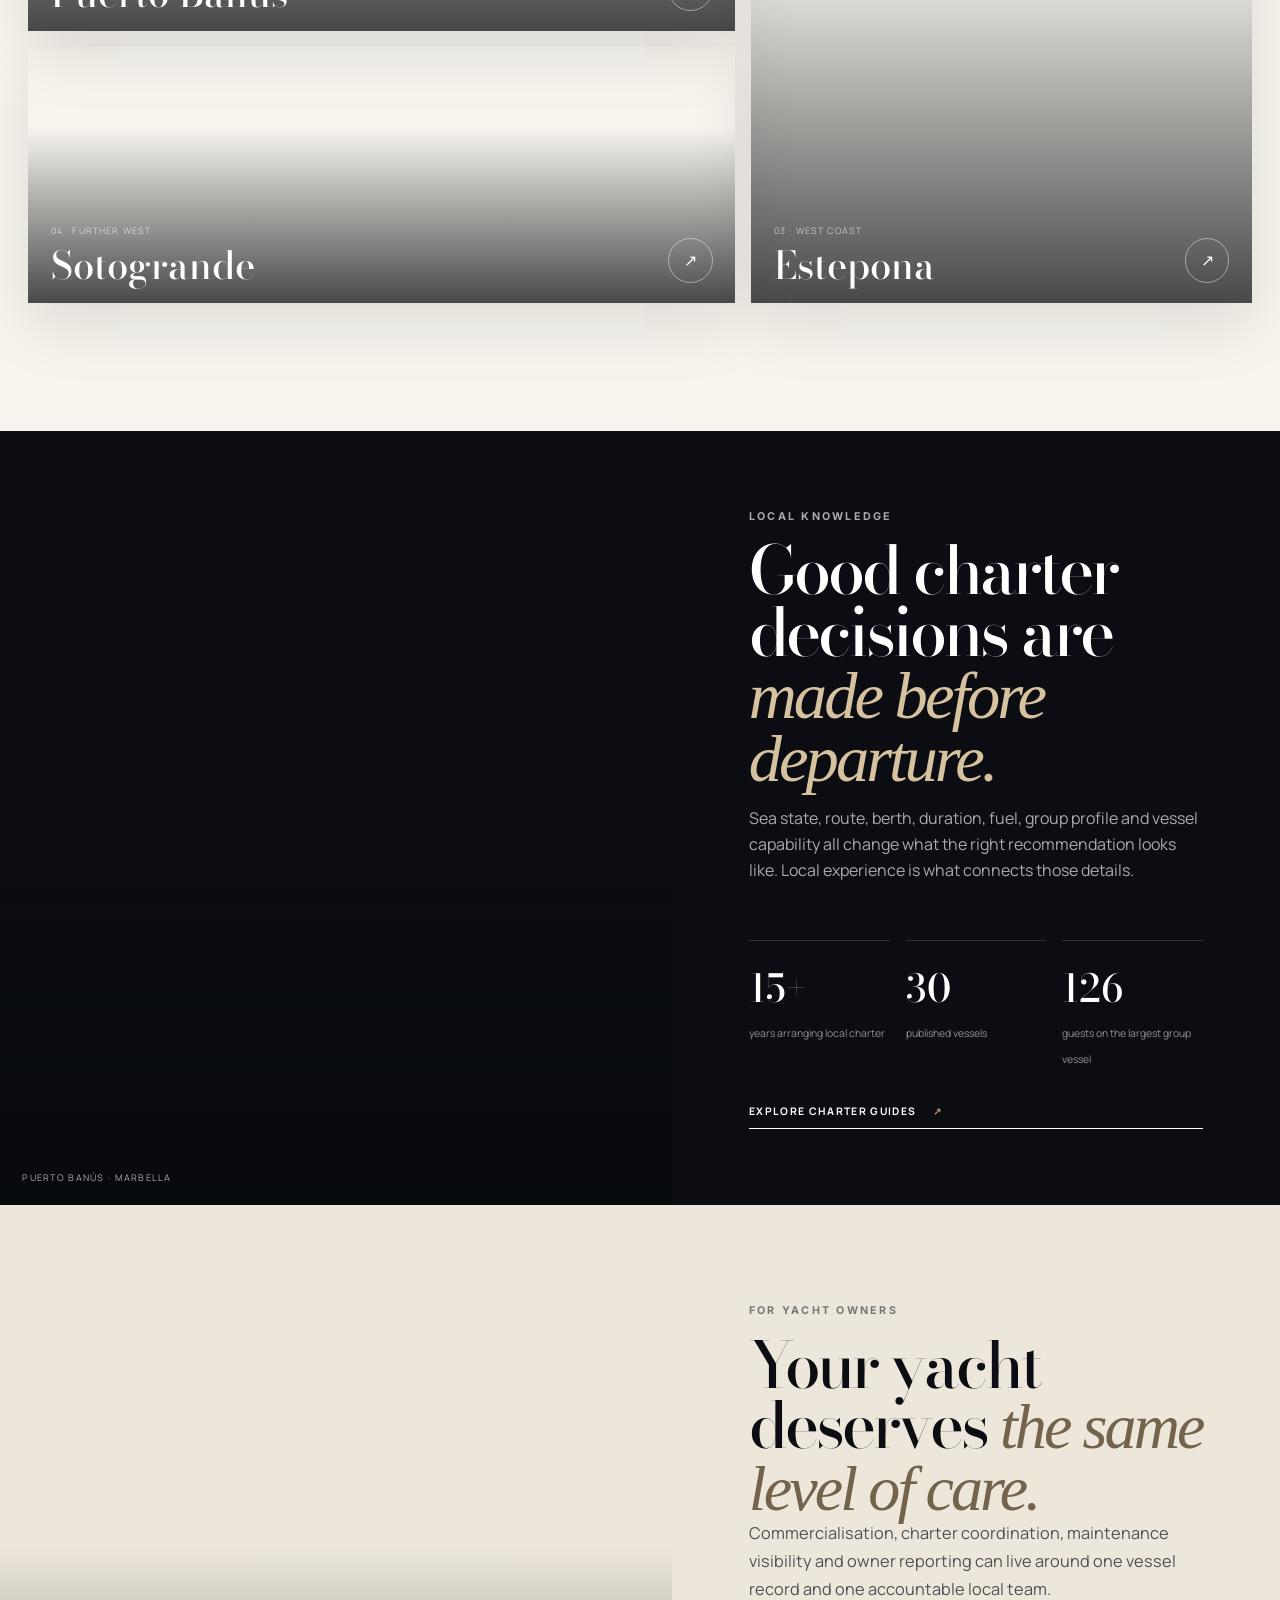
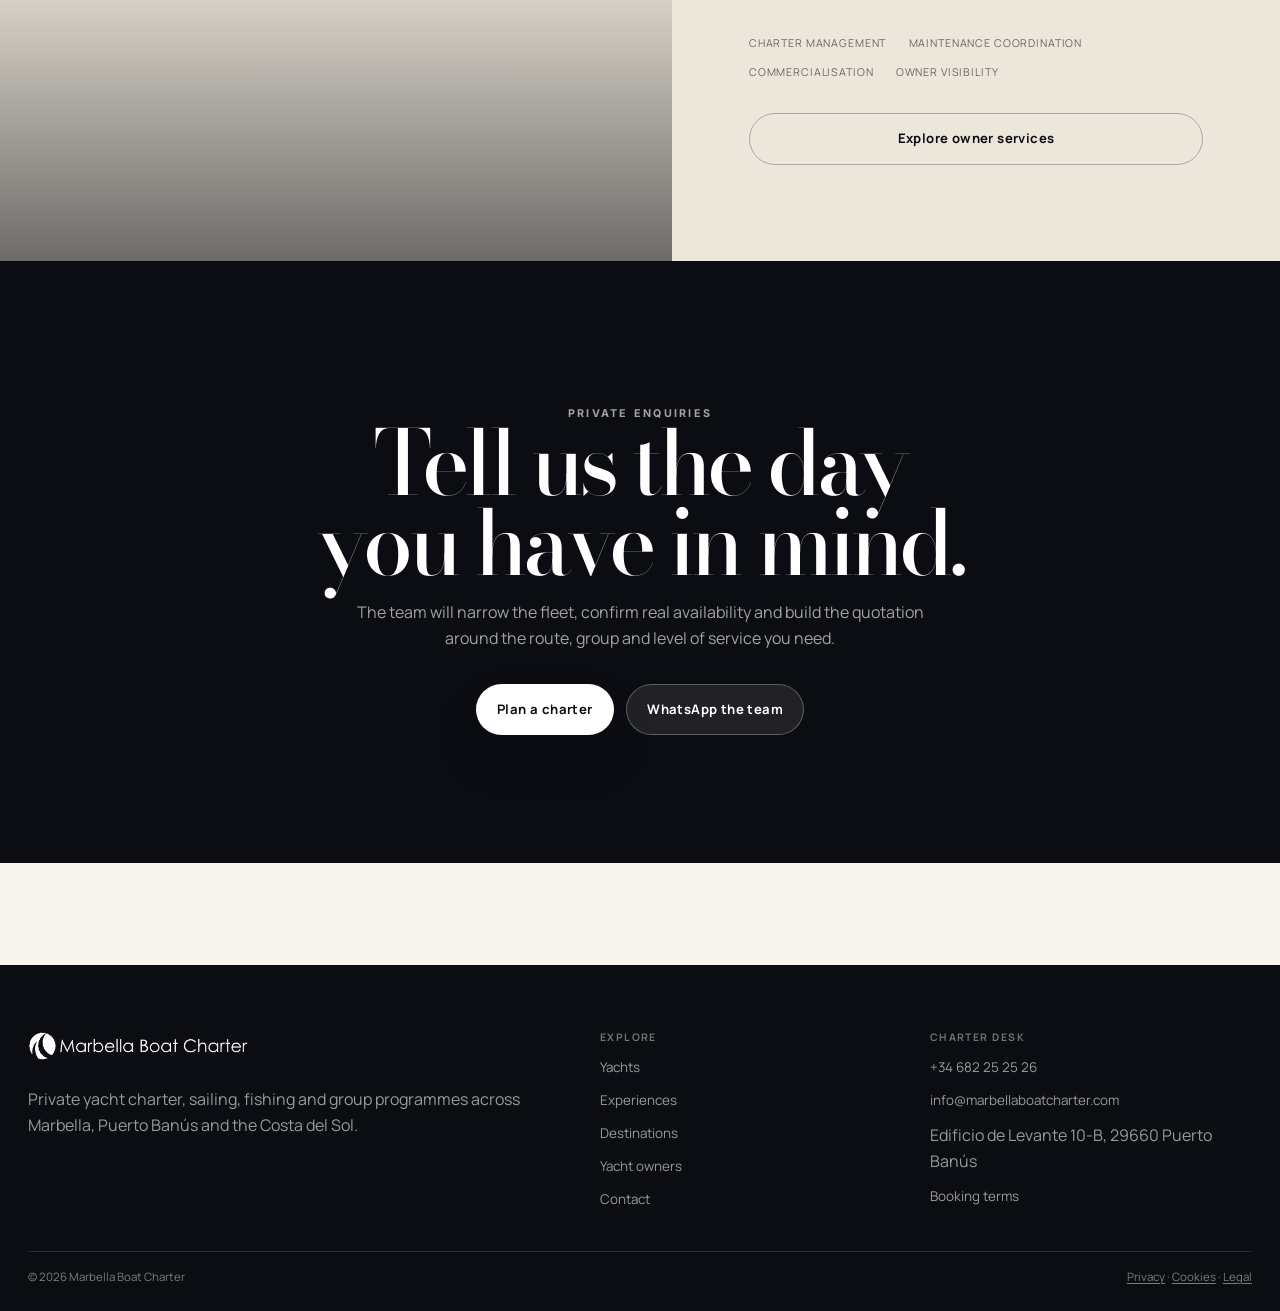
==== commit 45e34d74: "Rebuild landing to flagship editorial standard" ====
--- a/index.html
+++ b/index.html
@@ -1 +1,130 @@
-<!doctype html><html lang="en"><head><meta charset="utf-8"><meta name="viewport" content="width=device-width,initial-scale=1,viewport-fit=cover"><title>Marbella Boat Charter | Private yacht charter in Marbella & Puerto Banús</title><meta name="description" content="Private yacht charter, sailing, fishing and group charters across Marbella, Puerto Banús and the Costa del Sol, backed by more than fifteen years of local experience."><link rel="canonical" href="https://marbellaboatcharter.com/"><meta name="theme-color" content="#0b0d12"><link rel="stylesheet" href="styles/brand.css"><link rel="stylesheet" href="styles/site.css"><link rel="stylesheet" href="styles/platform.css"><link rel="stylesheet" href="styles/luxury.css"></head><body class="page-home"><a class="skip-link" href="#main">Skip to content</a><header class="site-header level5-header"><div class="site-header__inner shell--wide"><a class="brand-logo" href="index.html"><img src="assets/logo-white.png" width="400" height="60" alt="Marbella Boat Charter"></a><nav class="nav"><a href="fleet.html">Fleet</a><a href="experiences.html">Experiences</a><a href="destinations.html">Destinations</a><a href="owners.html">Owners</a><a href="contact.html">Contact</a></nav><div class="header-actions"><a class="header-contact" href="tel:+34682252526">+34 682 25 25 26</a><a class="btn" data-variant="primary" href="booking.html">Plan a charter</a><button class="menu-toggle" type="button" aria-label="Open navigation" aria-expanded="false" data-menu-toggle>☰</button></div></div><nav class="mobile-nav shell--wide" data-mobile-nav data-open="false"><a href="fleet.html">Fleet</a><a href="experiences.html">Experiences</a><a href="destinations.html">Destinations</a><a href="owners.html">Owners</a><a href="contact.html">Contact</a><a class="btn" data-variant="primary" href="booking.html">Plan a charter</a></nav></header><main id="main"><section class="home-luxury-hero"><div class="shell--wide home-luxury-hero__inner"><div class="home-luxury-hero__copy"><img class="hero-wordmark" src="assets/logo-white.png" width="400" height="60" alt="Marbella Boat Charter"><p class="eyebrow eyebrow--light">Private yacht charter · Marbella · Puerto Banús</p><h1 class="display">Marbella, from the water.</h1><p class="lead">Private motor yachts, sailing, fishing and group charters across the Costa del Sol, backed by more than fifteen years of local experience and a team that stays accountable from the first enquiry to boarding.</p><div class="hero__actions"><a class="btn" data-variant="primary" href="booking.html">Plan your charter</a><a class="btn" data-variant="ghost" href="fleet.html">Explore the fleet</a></div></div><div class="home-luxury-hero__proof"><div class="home-proof-card"><strong>15+</strong><span>years arranging yacht charters from Marbella and Puerto Banús.</span></div><div class="home-proof-card"><strong>30</strong><span>vessels across motor, sailing, fishing and group charter.</span></div><div class="home-proof-card"><strong>126</strong><span>guests on the largest single-vessel group option.</span></div><div class="home-proof-card"><strong>4</strong><span>principal charter areas: Puerto Banús, Marbella, Estepona and Sotogrande.</span></div></div></div></section><section class="brand-evidence shell--wide"><div><span>Skipper / crew</span><strong>Professionally operated</strong></div><div><span>Planning</span><strong>Local route knowledge</strong></div><div><span>Booking</span><strong>Direct team support</strong></div><div><span>Extras</span><strong>Catering & events</strong></div></section><section class="section shell"><div class="split"><div><p class="eyebrow">One team, start to finish</p><h2 class="display display--section">The boat matters. So does everything around it.</h2></div><p class="lead">From the first enquiry to the moment you board, the team coordinates vessel selection, booking, meeting instructions, crew handover, route planning and the practical details that define a charter day.</p></div><div class="service-steps section--tight"><article class="service-step"><span class="service-step__num">01 / Brief</span><h3>Start with the day you want.</h3><p>Date, guests, duration, departure area and atmosphere are enough to narrow the fleet intelligently.</p></article><article class="service-step"><span class="service-step__num">02 / Match</span><h3>Choose the yacht that fits.</h3><p>Capacity, deck space, route, speed, water toys and service level are matched to the actual plan.</p></article><article class="service-step"><span class="service-step__num">03 / Board</span><h3>Arrive with the details handled.</h3><p>Meeting point, crew, final inclusions and operational plan are coordinated before departure.</p></article></div></section><section class="section shell--wide"><div class="section-heading"><div><p class="eyebrow">Featured fleet</p><h2 class="display display--section">Six ways to spend the day at sea.</h2></div><a class="btn" data-variant="text" href="fleet.html">View all 30 vessels</a></div><div class="selector-grid" data-home-vessels></div></section><section class="section shell--wide"><div class="trust-band"><div><p class="eyebrow eyebrow--light">Corporate & groups</p><h2 class="display display--section">From private days to full-scale events.</h2><p class="lead">Corporate programmes can include sailing regattas, sport-fishing competitions, coordinated luxury-yacht cruising and large-group pleasure cruises.</p></div><div class="corporate-names"><span>Daimler</span><span>Samsung</span><span>Estée Lauder</span><span>Philips</span><span>Regattas</span><span>Fishing tournaments</span><span>Multi-yacht cruising</span><span>Up to 126 guests</span></div></div></section><section class="section shell--wide"><div class="section-heading"><div><p class="eyebrow">Experiences</p><h2 class="display display--section">Choose the purpose before the boat.</h2></div><a class="btn" data-variant="text" href="experiences.html">See all experiences</a></div><div class="editorial-card-grid"><a class="editorial-card" href="/experiences/luxury-cruising"><p class="eyebrow">Private day</p><h3 class="display display--card">Luxury cruising</h3><p>Coastline, swimming and a private yacht day shaped around the group.</p><span>Explore →</span></a><a class="editorial-card" href="/experiences/day-sailing"><p class="eyebrow">Under sail</p><h3 class="display display--card">Day sailing</h3><p>Monohull or catamaran, professional skipper and a slower Mediterranean rhythm.</p><span>Explore →</span></a><a class="editorial-card" href="/experiences/corporate-groups"><p class="eyebrow">Teams & events</p><h3 class="display display--card">Corporate groups</h3><p>Regattas, fishing competitions and coordinated multi-vessel programmes.</p><span>Explore →</span></a></div></section><section class="section shell"><div class="review-grid"><article class="review-card"><p class="eyebrow">Guest review · London</p><blockquote>“Perfect — don’t think twice, book.”</blockquote><p>A spotless boat, a great skipper and an easy few hours on the water with young children.</p></article><article class="review-card"><p class="eyebrow">Guest review · UK</p><blockquote>“The staff were very responsive and accommodating.”</blockquote><p>A first charter after years in Marbella, remembered for professional service and an exceptionally well-kept boat.</p></article></div></section><section class="section shell"><div class="split"><div><p class="eyebrow">Booking confidence</p><h2 class="display display--section">Clear terms before the day begins.</h2></div><p class="lead">A 50% deposit confirms the charter, with the remaining balance due seven days before departure. Weather cancellations and client-initiated cancellations follow the booking terms shown before confirmation.</p></div><div class="booking-confidence section--tight"><article><strong>50% deposit</strong><p>Required to confirm the charter.</p></article><article><strong>Balance 7 days before</strong><p>The remaining 50% is due seven days before charter.</p></article><article><strong>Weather protection</strong><p>A complete refund applies when conditions prevent departure.</p></article></div><a class="btn" data-variant="secondary" href="booking-terms.html">Read booking terms</a></section><section class="section shell"><div class="cta-layout"><article class="panel"><p class="eyebrow">Yacht owners</p><h2 class="display display--section">Management, maintenance and charter commercialisation.</h2><p class="lead">For owners, Marbella Boat Charter coordinates the commercial and operational details around the yacht.</p><div class="hero__actions"><a class="btn" data-variant="secondary" href="owners.html">Owner services</a></div></article><aside class="panel panel--dark"><p class="eyebrow">Private charter desk</p><h2 class="display display--section">Tell us the date, the guests and the kind of day.</h2><p class="lead">We will narrow the fleet, confirm availability and build the exact quotation around the programme.</p><div class="hero__actions"><a class="btn" data-variant="ghost" href="booking.html">Plan a charter</a></div></aside></div></section></main><footer class="site-footer level5-footer"><div class="shell footer-top"><div><a class="brand-logo" href="index.html"><img src="assets/logo-white.png" width="400" height="60" alt="Marbella Boat Charter"></a><p class="footer-note">Private yacht charter, sailing, fishing and group programmes across Marbella, Puerto Banús and the Costa del Sol.</p></div><nav class="footer-nav"><strong>Explore</strong><a href="fleet.html">Fleet</a><a href="experiences.html">Experiences</a><a href="destinations.html">Destinations</a><a href="owners.html">Yacht owners</a><a href="contact.html">Contact</a></nav><div class="footer-contact"><strong>Charter desk</strong><a href="tel:+34682252526">+34 682 25 25 26</a><a href="mailto:info@marbellaboatcharter.com">info@marbellaboatcharter.com</a><span>Edificio de Levante 10-B, 29660 Puerto Banús</span><a href="booking-terms.html">Booking terms</a></div></div><div class="shell footer-bottom"><span>© <span data-year></span> Marbella Boat Charter</span><span><a href="privacy.html">Privacy</a> · <a href="cookies.html">Cookies</a> · <a href="legal.html">Legal</a></span></div></footer><script type="module" src="scripts/site.js"></script><script type="module" src="scripts/footer.js"></script><script type="module" src="scripts/platform.js"></script></body></html>+<!doctype html>
+<html lang="en">
+<head>
+  <meta charset="utf-8">
+  <meta name="viewport" content="width=device-width,initial-scale=1,viewport-fit=cover">
+  <title>Marbella Boat Charter | Private yacht charter in Marbella & Puerto Banús</title>
+  <meta name="description" content="Private yacht charter, sailing, fishing and group charters across Marbella, Puerto Banús and the Costa del Sol, backed by more than fifteen years of local experience.">
+  <meta name="robots" content="index,follow,max-image-preview:large">
+  <link rel="canonical" href="https://marbellaboatcharter.com/">
+  <meta property="og:type" content="website"><meta property="og:title" content="Marbella Boat Charter | Private yacht charter in Marbella & Puerto Banús"><meta property="og:description" content="Private motor yachts, sailing, fishing and group charters across the Costa del Sol."><meta property="og:url" content="https://marbellaboatcharter.com/">
+  <meta name="theme-color" content="#0b0d12">
+  <link rel="stylesheet" href="styles/brand.css">
+  <link rel="stylesheet" href="styles/site.css">
+  <link rel="stylesheet" href="styles/platform.css">
+  <link rel="stylesheet" href="styles/luxury.css">
+  <link rel="stylesheet" href="styles/home-luxury.css">
+  <script type="application/ld+json">{"@context":"https://schema.org","@type":"LocalBusiness","name":"Marbella Boat Charter","url":"https://marbellaboatcharter.com/","telephone":"+34 682 25 25 26","email":"info@marbellaboatcharter.com","address":{"@type":"PostalAddress","streetAddress":"Edificio de Levante 10-B","postalCode":"29660","addressLocality":"Puerto Banús","addressRegion":"Málaga","addressCountry":"ES"},"areaServed":["Marbella","Puerto Banús","Estepona","Sotogrande","Costa del Sol"]}</script>
+</head>
+<body class="page-home5">
+  <a class="skip-link" href="#main">Skip to content</a>
+  <header class="site-header level5-header" data-site-header>
+    <div class="site-header__inner shell--wide">
+      <a class="brand-logo" href="index.html" aria-label="Marbella Boat Charter home"><img src="assets/logo-white.png" width="400" height="60" alt="Marbella Boat Charter"></a>
+      <nav class="nav" aria-label="Primary navigation"><a href="fleet.html">Yachts</a><a href="experiences.html">Experiences</a><a href="destinations.html">Destinations</a><a href="owners.html">Owners</a><a href="contact.html">Contact</a></nav>
+      <div class="header-actions"><a class="header-contact" href="tel:+34682252526">+34 682 25 25 26</a><a class="btn" data-variant="primary" href="booking.html">Plan a charter</a><button class="menu-toggle" type="button" aria-label="Open navigation" aria-expanded="false" data-menu-toggle>☰</button></div>
+    </div>
+    <nav class="mobile-nav shell--wide" aria-label="Mobile navigation" data-mobile-nav data-open="false"><a href="fleet.html">Yachts</a><a href="experiences.html">Experiences</a><a href="destinations.html">Destinations</a><a href="owners.html">Owners</a><a href="contact.html">Contact</a><a class="btn" data-variant="primary" href="booking.html">Plan a charter</a></nav>
+  </header>
+
+  <main id="main">
+    <section class="home5-hero" aria-labelledby="home5-title">
+      <div class="home5-hero__inner home5-shell">
+        <div class="home5-hero__claim">
+          <p class="eyebrow eyebrow--light">Marbella · Puerto Banús · Costa del Sol</p>
+          <h1 id="home5-title">Marbella, from the water.</h1>
+          <p>Private yacht charter, sailing, fishing and group experiences shaped around the people on board — with more than fifteen years of local experience behind every departure.</p>
+        </div>
+        <form class="home5-finder" data-home5-finder aria-label="Charter finder">
+          <label><span>Guests</span><select name="guests"><option value="2">2 guests</option><option value="4">4 guests</option><option value="6">6 guests</option><option value="10">10 guests</option><option value="12">12 guests</option><option value="20">20+ guests</option><option value="50">50+ guests</option></select></label>
+          <label><span>Duration</span><select name="duration"><option value="4 hours">Half day · 4h</option><option value="2 hours">Short escape · 2h</option><option value="8 hours">Full day · 8h</option><option value="Longer / custom">Longer / custom</option></select></label>
+          <label><span>Departure</span><select name="port"><option value="Puerto Banús">Puerto Banús</option><option value="Marbella">Marbella</option><option value="Estepona">Estepona</option><option value="Sotogrande">Sotogrande</option><option value="Flexible / recommend">Recommend</option></select></label>
+          <label><span>The day</span><select name="plan"><option value="Private yacht day">Private yacht day</option><option value="Sunset charter">Sunset charter</option><option value="Swimming and coastline">Swim & coast</option><option value="Sailing">Sailing</option><option value="Fishing">Fishing</option><option value="Corporate or group event">Corporate / group</option></select></label>
+          <button type="submit">Find my charter</button>
+        </form>
+      </div>
+      <a class="home5-scroll" href="#story">Discover</a>
+    </section>
+
+    <section class="home5-intro home5-shell home5-reveal" id="story">
+      <div class="home5-intro__media"><span>Private charter · Mediterranean coast</span></div>
+      <div class="home5-intro__editorial">
+        <div class="home5-section-index">01</div>
+        <div class="home5-intro__title"><p class="eyebrow">A considered charter</p><h2>The yacht sets the scene.<br><em>The day is what stays with you.</em></h2></div>
+        <div class="home5-intro__action"><p>Boat selection, route, timing, crew, water toys, catering and the practical details around boarding are planned as one experience — not as separate transactions.</p><a class="home5-text-link" href="about.html">Our approach</a></div>
+      </div>
+    </section>
+
+    <section class="section home5-shell home5-reveal">
+      <div class="home5-heading"><div><p class="eyebrow">Our private selection</p><h2>Three reference points.</h2></div><div class="home5-heading__aside"><span>From 30 published vessels</span><a class="home5-text-link" href="fleet.html">View the full fleet</a></div></div>
+      <div class="home5-selection">
+        <a class="home5-yacht-card" href="/yachts/sunseeker-68-sport-yacht"><div class="home5-yacht-card__media"><span>Flagship day charter</span></div><div class="home5-yacht-card__copy"><h3>Sunseeker 68 Sport Yacht</h3><div class="home5-yacht-card__meta"><strong>From €4,375</strong>21.70 m · 12 guests<br>Puerto Banús</div></div></a>
+        <a class="home5-yacht-card" href="/yachts/mangusta-80"><div class="home5-yacht-card__media"><span>Open yacht</span></div><div class="home5-yacht-card__copy"><h3>Mangusta 80</h3><div class="home5-yacht-card__meta"><strong>From €3,900</strong>24.4 m · 12 guests<br>Puerto Banús</div></div></a>
+        <a class="home5-yacht-card" href="/yachts/fountaine-pajot-40"><div class="home5-yacht-card__media"><span>Sailing catamaran</span></div><div class="home5-yacht-card__copy"><h3>Fountaine Pajot 40</h3><div class="home5-yacht-card__meta"><strong>From €950</strong>12.19 m · 11 guests<br>Puerto Banús</div></div></a>
+      </div>
+    </section>
+
+    <section class="home5-signature home5-reveal">
+      <div class="home5-signature__card">
+        <p class="eyebrow eyebrow--light">Private charter desk</p>
+        <h2>The right yacht begins with <em>how you want the day to feel.</em></h2>
+        <p>You do not need to arrive with a model name. A date, guest count and the kind of day are enough for the team to narrow the fleet against real availability.</p>
+        <div class="home5-signature__points"><span>One useful shortlist</span><span>Vessel-specific quote</span><span>Direct local team</span></div>
+        <a class="btn" data-variant="primary" href="booking.html">Begin a private charter search</a>
+      </div>
+    </section>
+
+    <section class="section home5-shell home5-reveal">
+      <div class="home5-heading"><div><p class="eyebrow">Experiences</p><h2>Choose the purpose before the boat.</h2></div><div class="home5-heading__aside"><span>Eight core formats</span><a class="home5-text-link" href="experiences.html">Explore all experiences</a></div></div>
+      <div class="home5-experience">
+        <div class="home5-experience__list">
+          <button class="home5-experience__row" type="button" data-home5-experience data-scene="yacht" data-caption="Private cruising · Costa del Sol" data-href="/experiences/luxury-cruising"><span>01</span><h3>Private cruising</h3><p>Coastline, swimming and a yacht day built around the group.</p></button>
+          <button class="home5-experience__row" type="button" data-home5-experience data-scene="sailing" data-caption="Day sailing · Marbella" data-href="/experiences/day-sailing"><span>02</span><h3>Day sailing</h3><p>A quieter Mediterranean rhythm under sail.</p></button>
+          <button class="home5-experience__row" type="button" data-home5-experience data-scene="fishing" data-caption="Fishing charter · Puerto Banús" data-href="/experiences/fishing"><span>03</span><h3>Fishing</h3><p>Purpose-built boats, equipment and experienced crews.</p></button>
+          <button class="home5-experience__row" type="button" data-home5-experience data-scene="group" data-caption="Corporate events · Marbella" data-href="/experiences/corporate-groups"><span>04</span><h3>Corporate & groups</h3><p>Regattas, competitions and coordinated large-group programmes.</p></button>
+        </div>
+        <div class="home5-experience__visual" data-home5-experience-visual data-scene="yacht" data-caption="Private cruising · Costa del Sol" aria-hidden="true"></div>
+      </div>
+    </section>
+
+    <section class="section home5-shell home5-reveal">
+      <div class="home5-heading"><div><p class="eyebrow">The coast to know</p><h2>Four charter areas.</h2></div><div class="home5-heading__aside"><span>Based in Puerto Banús</span><a class="home5-text-link" href="destinations.html">Explore destinations</a></div></div>
+      <div class="home5-destinations">
+        <a class="home5-destination" href="/destinations/puerto-banus"><div class="home5-destination__copy"><div><small>01 · Home base</small><strong>Puerto Banús</strong></div><span class="home5-destination__arrow">↗</span></div></a>
+        <a class="home5-destination" href="/destinations/marbella"><div class="home5-destination__copy"><div><small>02 · Coastline</small><strong>Marbella</strong></div><span class="home5-destination__arrow">↗</span></div></a>
+        <a class="home5-destination" href="/destinations/estepona"><div class="home5-destination__copy"><div><small>03 · West coast</small><strong>Estepona</strong></div><span class="home5-destination__arrow">↗</span></div></a>
+        <a class="home5-destination" href="/destinations/sotogrande"><div class="home5-destination__copy"><div><small>04 · Further west</small><strong>Sotogrande</strong></div><span class="home5-destination__arrow">↗</span></div></a>
+      </div>
+    </section>
+
+    <section class="home5-intelligence home5-reveal">
+      <div class="home5-intelligence__image"><span>Puerto Banús · Marbella</span></div>
+      <div class="home5-intelligence__panel"><p class="eyebrow eyebrow--light">Local knowledge</p><h2>Good charter decisions are <em>made before departure.</em></h2><p>Sea state, route, berth, duration, fuel, group profile and vessel capability all change what the right recommendation looks like. Local experience is what connects those details.</p><div class="home5-stats"><div><strong>15+</strong><span>years arranging local charter</span></div><div><strong>30</strong><span>published vessels</span></div><div><strong>126</strong><span>guests on the largest group vessel</span></div></div><a class="home5-text-link" href="guides/index.html">Explore charter guides</a></div>
+    </section>
+
+    <section class="home5-owners home5-reveal">
+      <div class="home5-owners__visual" aria-hidden="true"></div>
+      <div class="home5-owners__copy"><p class="eyebrow">For yacht owners</p><h2>Your yacht deserves <em>the same level of care.</em></h2><p class="lead">Commercialisation, charter coordination, maintenance visibility and owner reporting can live around one vessel record and one accountable local team.</p><div class="home5-owner-services"><span>Charter management</span><span>Maintenance coordination</span><span>Commercialisation</span><span>Owner visibility</span></div><a class="btn" data-variant="secondary" href="owners.html">Explore owner services</a></div>
+    </section>
+
+    <section class="home5-final home5-reveal">
+      <p class="eyebrow eyebrow--light">Private enquiries</p>
+      <h2>Tell us the day you have in mind.</h2>
+      <p>The team will narrow the fleet, confirm real availability and build the quotation around the route, group and level of service you need.</p>
+      <div class="hero__actions"><a class="btn" data-variant="primary" href="booking.html">Plan a charter</a><a class="btn" data-variant="ghost" href="https://wa.me/34682252526" target="_blank" rel="noopener">WhatsApp the team</a></div>
+    </section>
+  </main>
+
+  <footer class="site-footer level5-footer">
+    <div class="shell footer-top">
+      <div><a class="brand-logo" href="index.html"><img src="assets/logo-white.png" width="400" height="60" alt="Marbella Boat Charter"></a><p class="footer-note">Private yacht charter, sailing, fishing and group programmes across Marbella, Puerto Banús and the Costa del Sol.</p></div>
+      <nav class="footer-nav" aria-label="Explore"><strong>Explore</strong><a href="fleet.html">Yachts</a><a href="experiences.html">Experiences</a><a href="destinations.html">Destinations</a><a href="owners.html">Yacht owners</a><a href="contact.html">Contact</a></nav>
+      <div class="footer-contact"><strong>Charter desk</strong><a href="tel:+34682252526">+34 682 25 25 26</a><a href="mailto:info@marbellaboatcharter.com">info@marbellaboatcharter.com</a><span>Edificio de Levante 10-B, 29660 Puerto Banús</span><a href="booking-terms.html">Booking terms</a></div>
+    </div>
+    <div class="shell footer-bottom"><span>© <span data-year></span> Marbella Boat Charter</span><span><a href="privacy.html">Privacy</a> · <a href="cookies.html">Cookies</a> · <a href="legal.html">Legal</a></span></div>
+  </footer>
+  <script type="module" src="scripts/site.js"></script>
+  <script type="module" src="scripts/footer.js"></script>
+  <script type="module" src="scripts/home-luxury.js"></script>
+</body>
+</html>
--- a/styles/brand.css
+++ b/styles/brand.css
@@ -1,8 +1,8 @@
+@import url('./luxury.css');
 @import url('https://fonts.googleapis.com/css2?family=Cormorant+Garamond:wght@500;600;700&family=Inter:wght@400;500;600;700&display=swap');
 
 @layer archic.brand {
   :root {
-
     --gutter: clamp(1rem, 2vw, 2rem);
     --z-raised: 10;
     --z-header: 200;
@@ -22,14 +22,12 @@
     --brand-gold-deep: oklch(48% 0.08 70);
     --brand-line: oklch(60% 0.02 80);
     --brand-line-soft: oklch(82% 0.016 84);
-
     --bg-primary: var(--brand-ivory);
     --bg-secondary: oklch(98.2% 0.005 88);
     --bg-inverse: var(--brand-ink);
     --surface: var(--brand-white);
     --surface-2: oklch(97.4% 0.007 86);
     --surface-hover: oklch(94.8% 0.012 84);
-
     --surface-sunken: oklch(94.8% 0.01 85);
     --status-error: oklch(52% 0.18 25);
     --status-error-bg: oklch(96% 0.018 25);
@@ -41,7 +39,6 @@
     --status-info-bg: oklch(96% 0.014 230);
     --surface-overlay: oklch(99% 0.003 85 / 0.84);
     --scrim: oklch(10% 0.02 255 / 0.72);
-
     --text-primary: oklch(18% 0.02 255);
     --text-secondary: oklch(33% 0.018 248);
     --text-muted: oklch(47% 0.016 248);
@@ -49,12 +46,10 @@
     --text-link: oklch(25% 0.03 240);
     --text-link-hover: var(--brand-ink);
     --text-accent: var(--brand-gold-deep);
-
     --border-subtle: color-mix(in oklch, var(--brand-line-soft) 78%, white);
     --border-strong: color-mix(in oklch, var(--brand-line) 68%, white);
     --border-interactive: color-mix(in oklch, var(--brand-gold-deep) 70%, var(--brand-line));
     --border-focus: var(--brand-gold-deep);
-
     --interactive: var(--brand-ink);
     --interactive-hover: oklch(17% 0.02 255);
     --interactive-active: oklch(12% 0.015 255);
@@ -64,11 +59,9 @@
     --interactive-secondary: transparent;
     --interactive-secondary-hover: color-mix(in oklch, var(--brand-gold) 12%, transparent);
     --on-interactive-secondary: var(--brand-ink);
-
     --focus: var(--brand-gold-deep);
     --focus-ring-width: var(--focus-width);
     --focus-ring-offset: var(--focus-offset);
-
     --font-display: 'Cormorant Garamond', Georgia, serif;
     --font-body: 'Inter', Arial, sans-serif;
     --font-functional: 'Inter', Arial, sans-serif;
@@ -76,7 +69,6 @@
     --weight-body: 400;
     --weight-emphasis: 500;
     --weight-strong: 700;
-
     --fs-2xs: clamp(0.68rem, 0.67rem + 0.03vw, 0.74rem);
     --fs-xs: clamp(0.74rem, 0.72rem + 0.08vw, 0.82rem);
     --fs-sm: clamp(0.92rem, 0.89rem + 0.10vw, 1rem);
@@ -87,7 +79,6 @@
     --fs-3xl: clamp(3rem, 2.28rem + 2.5vw, 4.9rem);
     --fs-4xl: clamp(4rem, 2.95rem + 4vw, 6.9rem);
     --fs-5xl: clamp(4.9rem, 3.5rem + 5.7vw, 8.9rem);
-
     --radius-control: 999px;
     --radius-container: 1.8rem;
     --radius-media: 1.8rem;
@@ -98,7 +89,6 @@
     --elevation-raised: 0 24px 50px oklch(14% 0.024 255 / 0.10);
     --elevation-overlay: 0 30px 80px oklch(14% 0.024 255 / 0.20);
     --elevation-dialog: 0 36px 90px oklch(14% 0.024 255 / 0.26);
-
     --control-height-sm: 40px;
     --control-height-md: 52px;
     --control-height-lg: 58px;
@@ -107,7 +97,6 @@
     --control-gap: 0.625rem;
     --control-font-size: var(--fs-sm);
     --safe-area-gutter: 1.25rem;
-
     --motion-feedback: 100ms;
     --motion-press: 70ms;
     --motion-local: 180ms;
--- a/styles/home-luxury.css
+++ b/styles/home-luxury.css
@@ -0,0 +1,80 @@
+/* Marbella Boat Charter — flagship landing only. Benchmark: editorial luxury, bespoke to charter. */
+
+.page-home5{background:#f7f4ee;color:#0b0d12}
+.page-home5 .section{padding-block:clamp(7rem,10vw,11rem)}
+.page-home5 .home5-shell{width:min(calc(100% - 2*var(--gutter)),100rem);margin-inline:auto}
+
+.home5-hero{position:relative;height:min(940px,100svh);min-height:760px;overflow:hidden;color:#fff;background:linear-gradient(180deg,rgba(4,7,10,.45),rgba(4,7,10,.04) 34%,rgba(4,7,10,.18) 62%,rgba(4,7,10,.72)),linear-gradient(90deg,rgba(4,7,10,.28),transparent 55%),var(--img-banus);background-size:cover;background-position:center 56%}
+.home5-hero::before{content:'';position:absolute;inset:-2%;background:inherit;background-size:cover;background-position:center 56%;transform:scale(1.025);will-change:transform;z-index:0}
+.home5-hero::after{content:'';position:absolute;inset:0;background:radial-gradient(circle at 50% 34%,transparent 0 38%,rgba(3,5,8,.13) 76%);z-index:1;pointer-events:none}
+.home5-hero__inner{position:relative;z-index:2;height:100%;display:flex;flex-direction:column;justify-content:flex-end;padding-top:9rem;padding-bottom:3rem}
+.home5-hero__claim{max-width:47rem;margin:0 auto clamp(3rem,8vh,6.5rem);text-align:center}
+.home5-hero__claim .eyebrow{margin-bottom:1rem}
+.home5-hero__claim h1{margin:0 auto;font-family:var(--serif);font-weight:500;font-size:clamp(2.8rem,5.2vw,5.7rem);line-height:.94;letter-spacing:-.045em;text-wrap:balance;text-shadow:0 3px 30px rgba(0,0,0,.22)}
+.home5-hero__claim p{max-width:38rem;margin:1.15rem auto 0;color:rgba(255,255,255,.76);font-size:clamp(.95rem,1.15vw,1.12rem);line-height:1.75}
+.home5-finder{display:grid;grid-template-columns:1.1fr 1fr 1fr 1.25fr auto;min-height:6.8rem;background:rgba(247,244,238,.97);color:#0b0d12;box-shadow:0 24px 70px rgba(0,0,0,.24);backdrop-filter:blur(18px)}
+.home5-finder label{display:flex;flex-direction:column;justify-content:center;padding:1.15rem 1.4rem;border-right:1px solid rgba(11,13,18,.13)}
+.home5-finder label span{margin-bottom:.55rem;font-size:.59rem;font-weight:700;letter-spacing:.17em;text-transform:uppercase;color:#777874}
+.home5-finder select{width:100%;border:0;outline:0;background:transparent;appearance:none;font-family:var(--serif);font-size:1.12rem;color:#0b0d12;cursor:pointer}
+.home5-finder button{min-width:12rem;border:0;background:#0b0d12;color:#fff;padding:0 1.5rem;display:flex;align-items:center;justify-content:space-between;gap:1rem;font-size:.68rem;font-weight:700;letter-spacing:.13em;text-transform:uppercase;cursor:pointer;transition:background .25s var(--ease)}
+.home5-finder button:hover{background:#20242b}
+.home5-finder button::after{content:'↗';font-size:1rem;font-weight:400;color:var(--champagne-2)}
+.home5-scroll{position:absolute;z-index:2;right:1.6rem;bottom:9.2rem;display:flex;flex-direction:column;align-items:center;gap:.75rem;color:rgba(255,255,255,.7);font-size:.55rem;letter-spacing:.18em;text-transform:uppercase;writing-mode:vertical-rl;text-decoration:none}
+.home5-scroll::after{content:'';width:1px;height:2.8rem;background:rgba(255,255,255,.52)}
+
+.home5-intro{display:grid;grid-template-columns:minmax(20rem,.72fr) minmax(0,1.55fr);gap:clamp(3rem,7vw,8rem);align-items:stretch;padding-block:clamp(8rem,11vw,12rem);border-bottom:1px solid rgba(11,13,18,.14)}
+.home5-intro__media{position:relative;min-height:42rem;overflow:hidden;background:linear-gradient(180deg,transparent 52%,rgba(3,5,8,.62)),var(--img-yacht);background-size:cover;background-position:center;box-shadow:0 24px 70px rgba(8,10,14,.12)}
+.home5-intro__media span{position:absolute;left:1.5rem;bottom:1.35rem;color:rgba(255,255,255,.75);font-size:.58rem;letter-spacing:.16em;text-transform:uppercase}
+.home5-intro__editorial{display:grid;grid-template-columns:4.5rem minmax(0,1fr);grid-template-rows:1fr auto;column-gap:2rem;align-items:end;padding-block:3.8rem 1.2rem}
+.home5-section-index{grid-row:1/3;align-self:stretch;display:flex;flex-direction:column;justify-content:space-between;font-family:var(--serif);font-size:.8rem;color:#858681}
+.home5-section-index::after{content:'';width:1px;height:5rem;background:rgba(11,13,18,.16)}
+.home5-intro__title h2{max-width:62rem;font-family:var(--serif);font-size:clamp(3.4rem,6vw,6.8rem);font-weight:500;line-height:.93;letter-spacing:-.048em;margin:0}
+.home5-intro__title h2 em{font-weight:500;font-style:italic;color:#70624d}
+.home5-intro__action{margin-top:4.7rem;padding-left:1.8rem;border-left:1px solid rgba(11,13,18,.16);display:grid;grid-template-columns:1fr auto;gap:2rem;align-items:end}
+.home5-intro__action p{max-width:31rem;margin:0;color:#666762;line-height:1.75}
+.home5-text-link{display:inline-flex;align-items:center;gap:1rem;padding-bottom:.5rem;border-bottom:1px solid currentColor;text-decoration:none;font-size:.65rem;font-weight:700;letter-spacing:.13em;text-transform:uppercase;white-space:nowrap}
+.home5-text-link::after{content:'↗';color:var(--champagne)}
+
+.home5-heading{display:flex;justify-content:space-between;align-items:end;gap:2rem;margin-bottom:3.4rem;padding-bottom:1.8rem;border-bottom:1px solid rgba(11,13,18,.14)}
+.home5-heading h2{margin:0;font-family:var(--serif);font-weight:500;font-size:clamp(3rem,5vw,5.5rem);line-height:.95;letter-spacing:-.04em}
+.home5-heading__aside{text-align:right;display:grid;gap:1rem;justify-items:end}.home5-heading__aside span{font-size:.6rem;letter-spacing:.15em;text-transform:uppercase;color:#777874}
+.home5-selection{display:grid;grid-template-columns:repeat(12,minmax(0,1fr));gap:5rem 1.5rem;align-items:start}
+.home5-yacht-card{position:relative;display:flex;flex-direction:column;text-decoration:none;color:#0b0d12;min-width:0}
+.home5-yacht-card:nth-child(1){grid-column:1/8}.home5-yacht-card:nth-child(2){grid-column:8/13;margin-top:5rem}.home5-yacht-card:nth-child(3){grid-column:3/10;margin-top:1rem}
+.home5-yacht-card__media{position:relative;aspect-ratio:4/3;overflow:hidden;background:linear-gradient(180deg,transparent 48%,rgba(5,7,10,.5)),var(--img-yacht);background-size:cover;background-position:center;transition:transform .7s var(--ease)}
+.home5-yacht-card:nth-child(2) .home5-yacht-card__media{aspect-ratio:4/5;background-image:linear-gradient(180deg,transparent 48%,rgba(5,7,10,.5)),var(--img-banus)}
+.home5-yacht-card:nth-child(3) .home5-yacht-card__media{aspect-ratio:16/9;background-image:linear-gradient(180deg,transparent 48%,rgba(5,7,10,.5)),var(--img-sail)}
+.home5-yacht-card:hover .home5-yacht-card__media{transform:translateY(-3px)}
+.home5-yacht-card__media span{position:absolute;left:1.1rem;top:1rem;padding:.42rem .62rem;background:rgba(8,10,14,.64);backdrop-filter:blur(8px);color:#fff;font-size:.55rem;letter-spacing:.13em;text-transform:uppercase}
+.home5-yacht-card__copy{display:grid;grid-template-columns:1fr auto;gap:1rem;padding-top:1.15rem;border-top:1px solid rgba(11,13,18,.15);margin-top:1rem}
+.home5-yacht-card h3{margin:0;font-family:var(--serif);font-weight:500;font-size:clamp(2.1rem,3vw,3.7rem);line-height:.94;letter-spacing:-.035em}
+.home5-yacht-card__meta{text-align:right;font-size:.7rem;line-height:1.65;color:#686966}.home5-yacht-card__meta strong{display:block;color:#0b0d12;font-weight:600}
+
+.home5-signature{position:relative;min-height:47rem;background:linear-gradient(90deg,rgba(6,8,12,.15),rgba(6,8,12,.7) 58%,rgba(6,8,12,.85)),var(--img-sail);background-size:cover;background-position:center;color:#fff;display:grid;align-items:center;overflow:hidden}
+.home5-signature__card{width:min(100% - 2*var(--gutter),38rem);margin-left:auto;margin-right:max(var(--gutter),calc((100vw - 94rem)/2));padding:clamp(2rem,4vw,4rem);background:rgba(10,12,16,.82);backdrop-filter:blur(16px);border:1px solid rgba(255,255,255,.12)}
+.home5-signature__card h2{margin:0;font-family:var(--serif);font-size:clamp(3.1rem,5vw,5.3rem);font-weight:500;line-height:.92;letter-spacing:-.045em}.home5-signature__card h2 em{font-style:italic;color:var(--champagne-2)}
+.home5-signature__card p{color:rgba(255,255,255,.68);max-width:30rem}.home5-signature__points{display:grid;grid-template-columns:repeat(3,1fr);gap:.7rem;margin:2rem 0}.home5-signature__points span{padding-top:.8rem;border-top:1px solid rgba(255,255,255,.18);font-size:.64rem;line-height:1.5;color:rgba(255,255,255,.66)}
+
+.home5-experience{display:grid;grid-template-columns:minmax(0,.9fr) minmax(20rem,.72fr);gap:clamp(3rem,7vw,7rem);align-items:stretch}
+.home5-experience__list{border-top:1px solid rgba(11,13,18,.15)}
+.home5-experience__row{width:100%;display:grid;grid-template-columns:4rem minmax(0,1fr) auto;gap:1.3rem;align-items:center;padding:1.45rem 0;border:0;border-bottom:1px solid rgba(11,13,18,.15);background:transparent;text-align:left;color:#0b0d12;cursor:pointer}
+.home5-experience__row span{font-size:.62rem;color:#8a8a85;letter-spacing:.12em}.home5-experience__row h3{margin:0;font-family:var(--serif);font-size:clamp(1.9rem,3vw,3rem);font-weight:500;letter-spacing:-.03em}.home5-experience__row p{margin:0;max-width:20rem;color:#71726e;font-size:.76rem}.home5-experience__row::after{content:'↗';color:var(--champagne);opacity:.6}.home5-experience__row:hover h3,.home5-experience__row.is-active h3{font-style:italic}.home5-experience__visual{min-height:39rem;position:relative;overflow:hidden;background:linear-gradient(180deg,transparent 48%,rgba(5,7,10,.54)),var(--img-yacht);background-size:cover;background-position:center;transition:background-image .45s ease}.home5-experience__visual[data-scene="sailing"]{background-image:linear-gradient(180deg,transparent 48%,rgba(5,7,10,.54)),var(--img-sail)}.home5-experience__visual[data-scene="group"]{background-image:linear-gradient(180deg,transparent 48%,rgba(5,7,10,.54)),url('https://marbellaboatcharter.com/wp-content/uploads/2022/04/regata.jpg')}.home5-experience__visual[data-scene="fishing"]{background-image:linear-gradient(180deg,transparent 48%,rgba(5,7,10,.54)),url('https://marbellaboatcharter.com/wp-content/uploads/2022/04/pesca-atun.jpg')}.home5-experience__visual::after{content:attr(data-caption);position:absolute;left:1.25rem;bottom:1.1rem;color:rgba(255,255,255,.72);font-size:.58rem;letter-spacing:.14em;text-transform:uppercase}
+
+.home5-destinations{display:grid;grid-template-columns:repeat(12,minmax(0,1fr));grid-auto-rows:16rem;gap:1rem}
+.home5-destination{position:relative;overflow:hidden;color:#fff;text-decoration:none;background-size:cover;background-position:center;box-shadow:0 22px 60px rgba(8,10,14,.1)}
+.home5-destination::before{content:'';position:absolute;inset:0;background:linear-gradient(180deg,transparent 32%,rgba(4,7,10,.72));transition:background .3s ease}.home5-destination:hover::before{background:linear-gradient(180deg,rgba(4,7,10,.04),rgba(4,7,10,.8))}
+.home5-destination:nth-child(1){grid-column:1/8;grid-row:span 2;background-image:var(--img-banus);background-position:center 58%}.home5-destination:nth-child(2){grid-column:8/13;grid-row:span 1;background-image:var(--img-yacht)}.home5-destination:nth-child(3){grid-column:8/13;grid-row:span 2;background-image:var(--img-sail)}.home5-destination:nth-child(4){grid-column:1/8;grid-row:span 1;background-image:url('https://heliairmarbella.com/wp-content/uploads/2024/04/heliair-Puerto-Banus-harbour-1.webp');background-position:center 46%}
+.home5-destination__copy{position:absolute;z-index:1;inset:auto 1.4rem 1.25rem;display:flex;align-items:end;justify-content:space-between;gap:1rem}.home5-destination small{font-size:.56rem;letter-spacing:.13em;text-transform:uppercase;color:rgba(255,255,255,.62)}.home5-destination strong{display:block;margin-top:.28rem;font-family:var(--serif);font-size:clamp(2rem,3vw,3.4rem);font-weight:500;line-height:.95}.home5-destination__arrow{width:2.8rem;height:2.8rem;border:1px solid rgba(255,255,255,.45);border-radius:50%;display:grid;place-items:center}
+
+.home5-intelligence{display:grid;grid-template-columns:1.05fr .95fr;min-height:43rem;background:#0b0d12;color:#fff}.home5-intelligence__image{position:relative;background:linear-gradient(180deg,transparent 55%,rgba(4,7,10,.58)),url('https://heliairmarbella.com/wp-content/uploads/2024/04/heliair-Puerto-Banus-harbour-1.webp');background-size:cover;background-position:center}.home5-intelligence__image span{position:absolute;left:1.4rem;bottom:1.25rem;font-size:.57rem;letter-spacing:.14em;text-transform:uppercase;color:rgba(255,255,255,.66)}
+.home5-intelligence__panel{padding:clamp(3rem,6vw,6.5rem);display:flex;flex-direction:column;justify-content:center}.home5-intelligence__panel h2{margin:0;font-family:var(--serif);font-size:clamp(3.3rem,5.2vw,5.8rem);font-weight:500;line-height:.93;letter-spacing:-.045em}.home5-intelligence__panel h2 em{font-style:italic;color:var(--champagne-2)}.home5-intelligence__panel>p{color:rgba(255,255,255,.65);max-width:32rem}.home5-stats{display:grid;grid-template-columns:repeat(3,1fr);gap:1rem;margin:2.5rem 0 2rem}.home5-stats div{padding-top:1rem;border-top:1px solid rgba(255,255,255,.16)}.home5-stats strong{display:block;font-family:var(--serif);font-size:2.4rem;font-weight:500}.home5-stats span{font-size:.65rem;color:rgba(255,255,255,.55)}
+
+.home5-owners{display:grid;grid-template-columns:minmax(0,1.05fr) minmax(0,.95fr);gap:0;background:#ece6db}.home5-owners__visual{min-height:41rem;background:linear-gradient(180deg,transparent 52%,rgba(4,7,10,.55)),var(--img-yacht);background-size:cover;background-position:center}.home5-owners__copy{padding:clamp(3rem,6vw,6.5rem);display:flex;flex-direction:column;justify-content:center}.home5-owners__copy h2{margin:0;font-family:var(--serif);font-size:clamp(3.2rem,5vw,5.4rem);font-weight:500;line-height:.94;letter-spacing:-.045em}.home5-owners__copy h2 em{font-style:italic;color:#74634b}.home5-owner-services{display:flex;flex-wrap:wrap;gap:.7rem 1.4rem;margin:2rem 0;color:#666762;font-size:.67rem;letter-spacing:.08em;text-transform:uppercase}
+
+.home5-final{padding:clamp(6rem,10vw,10rem) var(--gutter);text-align:center;background:#0b0d12;color:#fff}.home5-final p{max-width:38rem;margin:1rem auto 0;color:rgba(255,255,255,.62)}.home5-final h2{max-width:12ch;margin:0 auto;font-family:var(--serif);font-size:clamp(3.5rem,7vw,7.2rem);font-weight:500;line-height:.9;letter-spacing:-.05em}.home5-final .hero__actions{justify-content:center;margin-top:2rem}
+
+.home5-reveal{opacity:1;transform:none}.home5-motion .home5-reveal{opacity:0;transform:translate3d(0,32px,0);transition:opacity 1s cubic-bezier(.16,1,.3,1),transform 1.15s cubic-bezier(.16,1,.3,1)}.home5-motion .home5-reveal.is-in{opacity:1;transform:none}
+
+@media(max-width:72rem){.home5-finder{grid-template-columns:repeat(2,1fr)}.home5-finder button{min-height:4.7rem}.home5-intro,.home5-experience,.home5-intelligence,.home5-owners{grid-template-columns:1fr}.home5-intro__media{min-height:34rem}.home5-intro__editorial{padding-top:0}.home5-selection{gap:3rem 1rem}.home5-yacht-card:nth-child(1){grid-column:1/8}.home5-yacht-card:nth-child(2){grid-column:8/13;margin-top:3rem}.home5-yacht-card:nth-child(3){grid-column:2/12}.home5-signature__card{margin-inline:auto}.home5-experience__visual{min-height:30rem}.home5-intelligence__image,.home5-owners__visual{min-height:32rem}}
+@media(max-width:50rem){.page-home5 .section{padding-block:5.8rem}.home5-hero{height:auto;min-height:760px}.home5-hero__inner{min-height:760px;padding-bottom:1rem}.home5-hero__claim{margin-bottom:2rem}.home5-hero__claim h1{font-size:clamp(2.7rem,12vw,4.8rem)}.home5-finder{grid-template-columns:1fr}.home5-finder label{min-height:4.3rem}.home5-finder button{min-height:4.6rem}.home5-scroll{display:none}.home5-intro{grid-template-columns:1fr;padding-block:6rem;gap:2.2rem}.home5-intro__media{min-height:30rem}.home5-intro__editorial{grid-template-columns:2.4rem 1fr;column-gap:1rem}.home5-intro__title h2{font-size:clamp(3rem,13vw,4.8rem)}.home5-intro__action{grid-template-columns:1fr;gap:1.5rem;margin-top:2.8rem}.home5-heading{align-items:start;flex-direction:column}.home5-heading__aside{justify-items:start;text-align:left}.home5-selection{display:grid;grid-template-columns:1fr;gap:3.4rem}.home5-yacht-card:nth-child(n){grid-column:auto;margin-top:0}.home5-yacht-card:nth-child(2) .home5-yacht-card__media{aspect-ratio:4/3}.home5-yacht-card__copy{grid-template-columns:1fr}.home5-yacht-card__meta{text-align:left}.home5-signature{min-height:42rem}.home5-signature__card{width:calc(100% - 2rem);padding:1.8rem}.home5-signature__points{grid-template-columns:1fr}.home5-experience__row{grid-template-columns:2.5rem 1fr}.home5-experience__row p{grid-column:2}.home5-experience__row::after{display:none}.home5-destinations{display:grid;grid-template-columns:1fr;grid-auto-rows:22rem}.home5-destination:nth-child(n){grid-column:auto;grid-row:auto}.home5-stats{grid-template-columns:1fr}.home5-intelligence__panel,.home5-owners__copy{padding:2rem 1.2rem 3.5rem}.home5-final{padding-inline:1rem}}
+@media(prefers-reduced-motion:reduce){.home5-hero::before{transform:none!important}.home5-motion .home5-reveal{opacity:1!important;transform:none!important;transition:none!important}}
